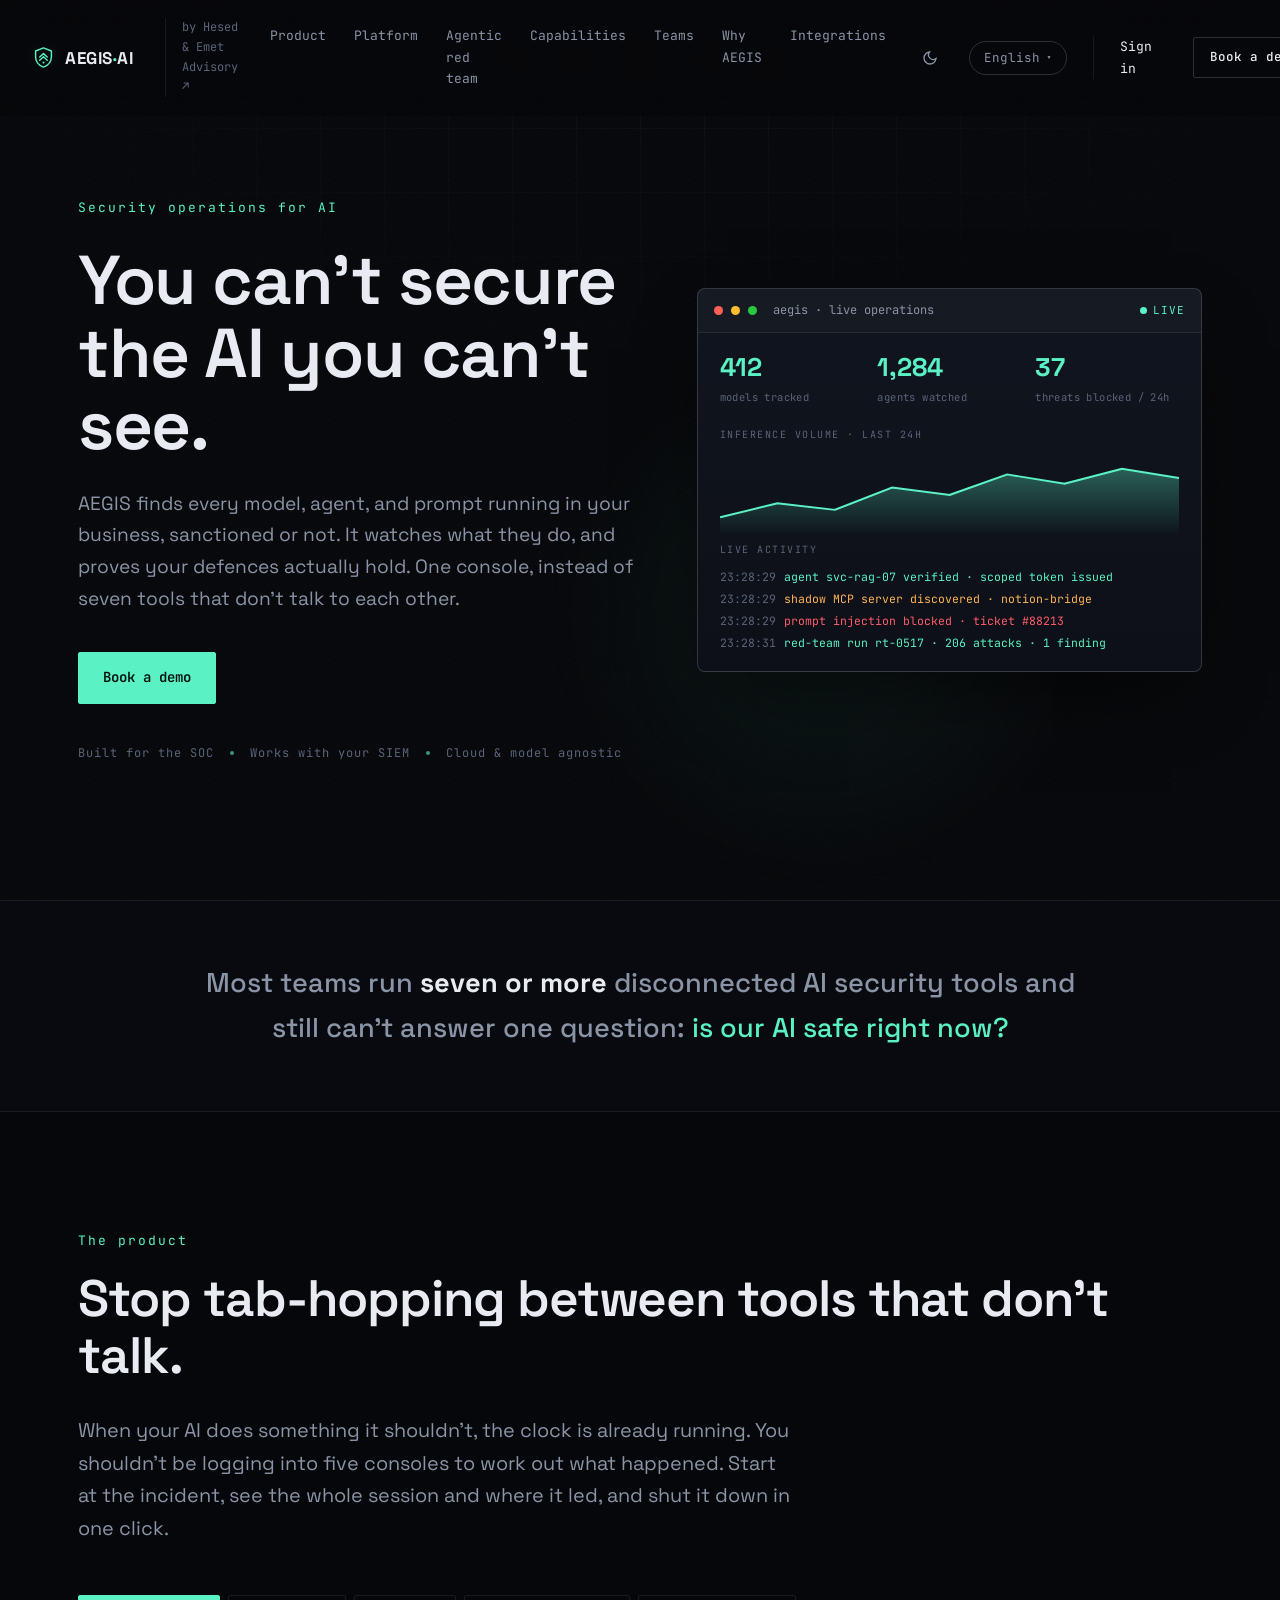
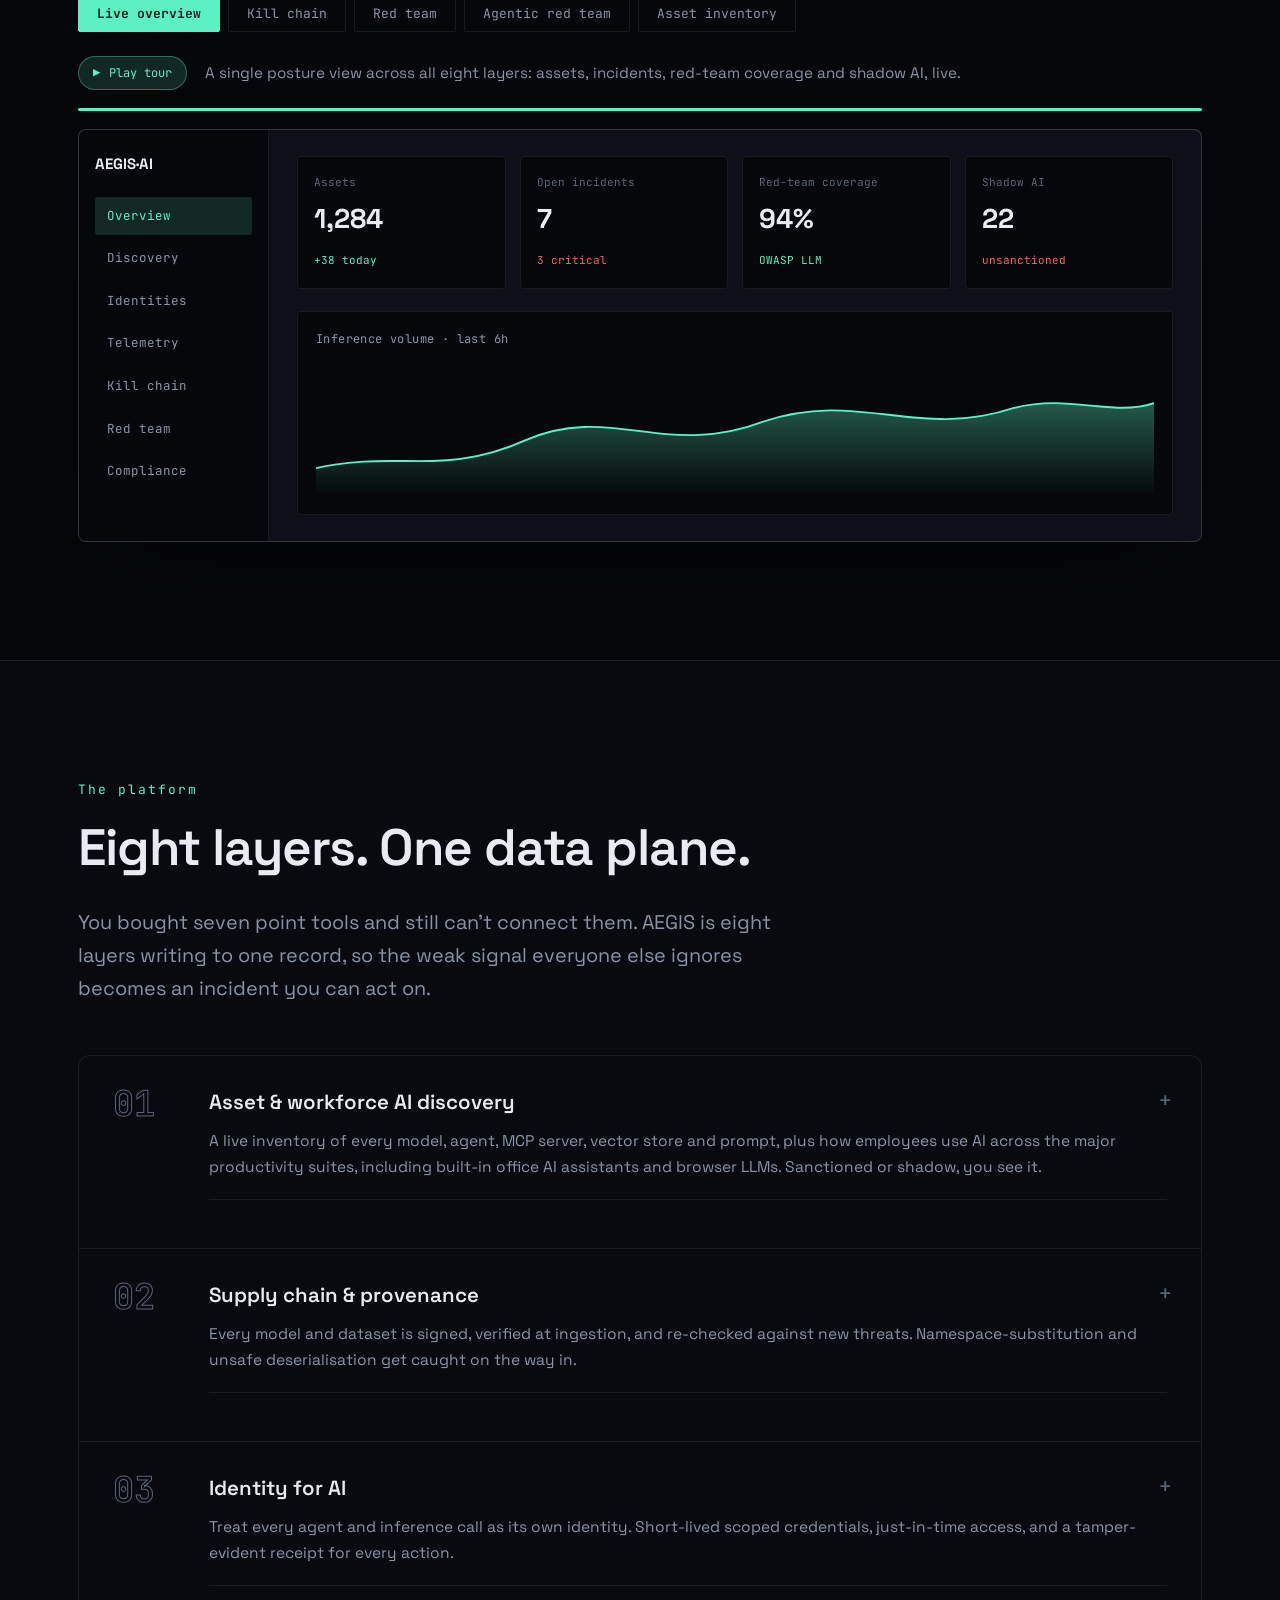
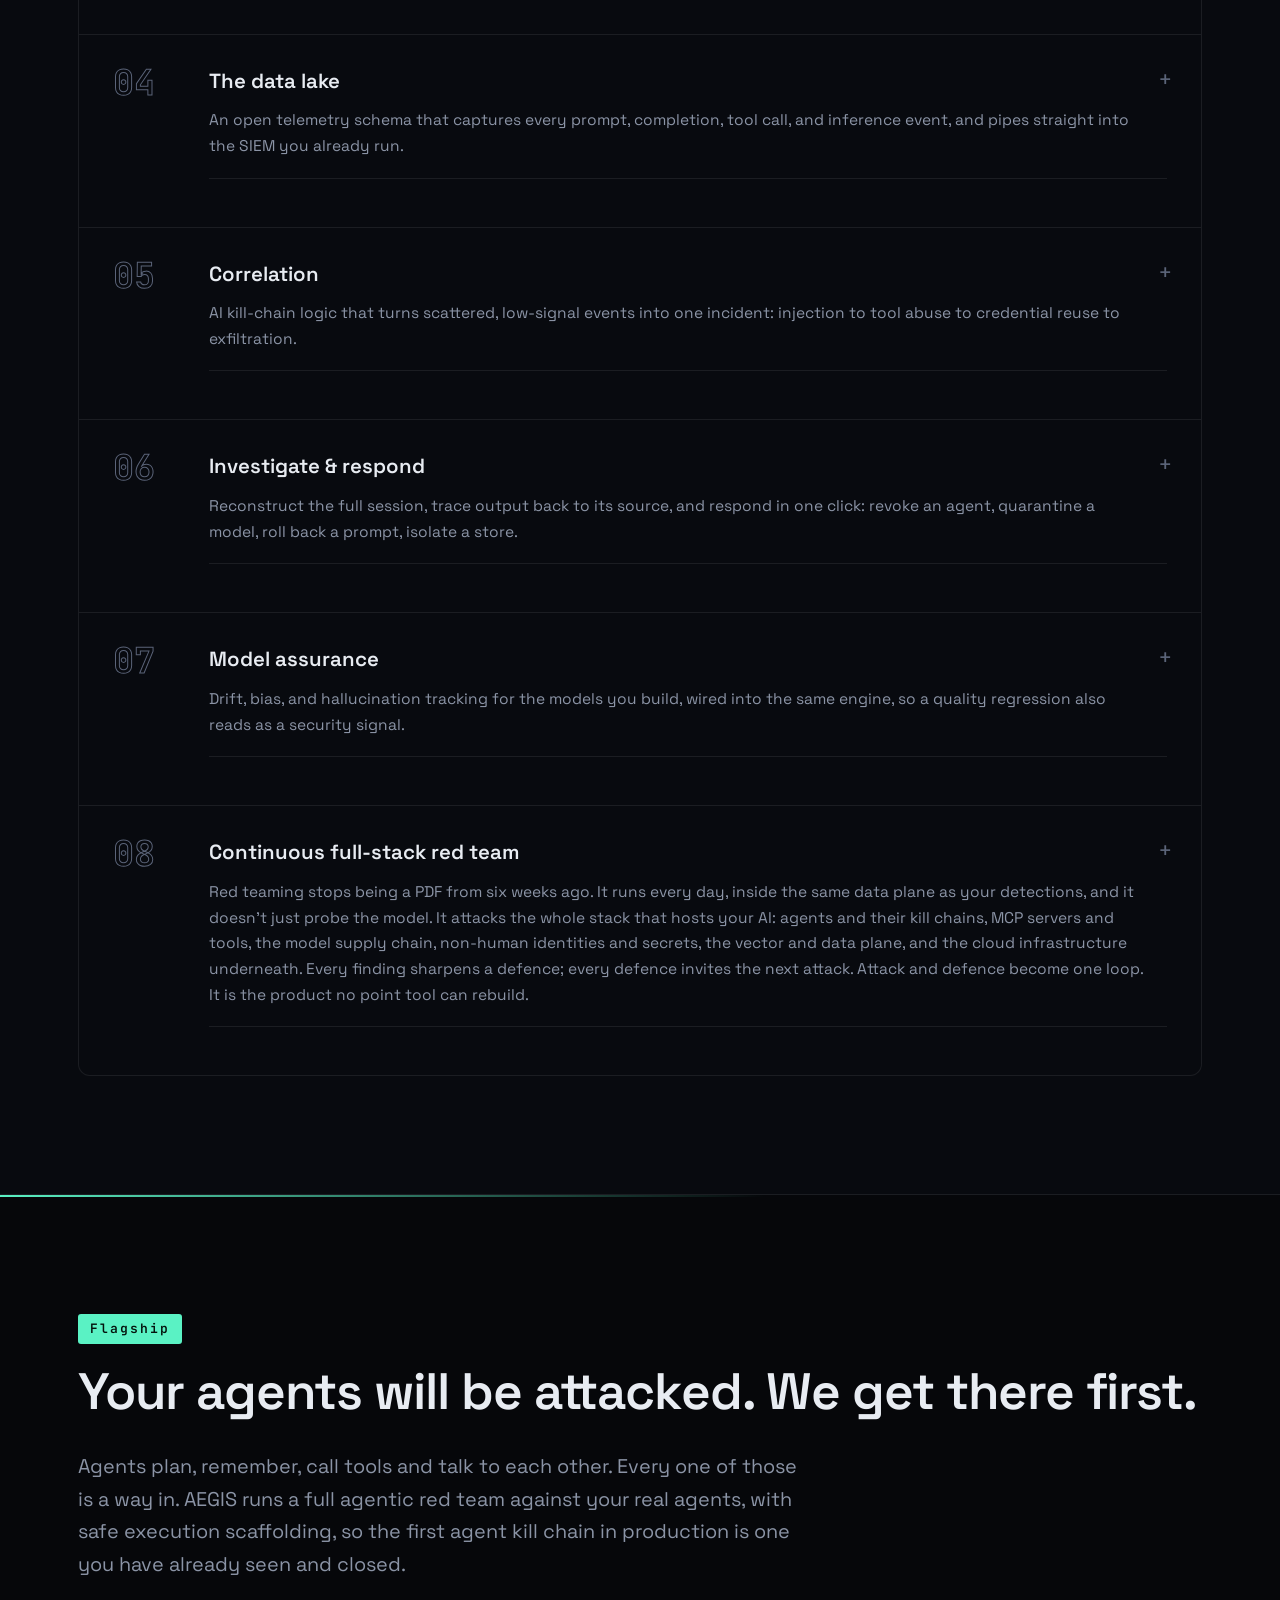
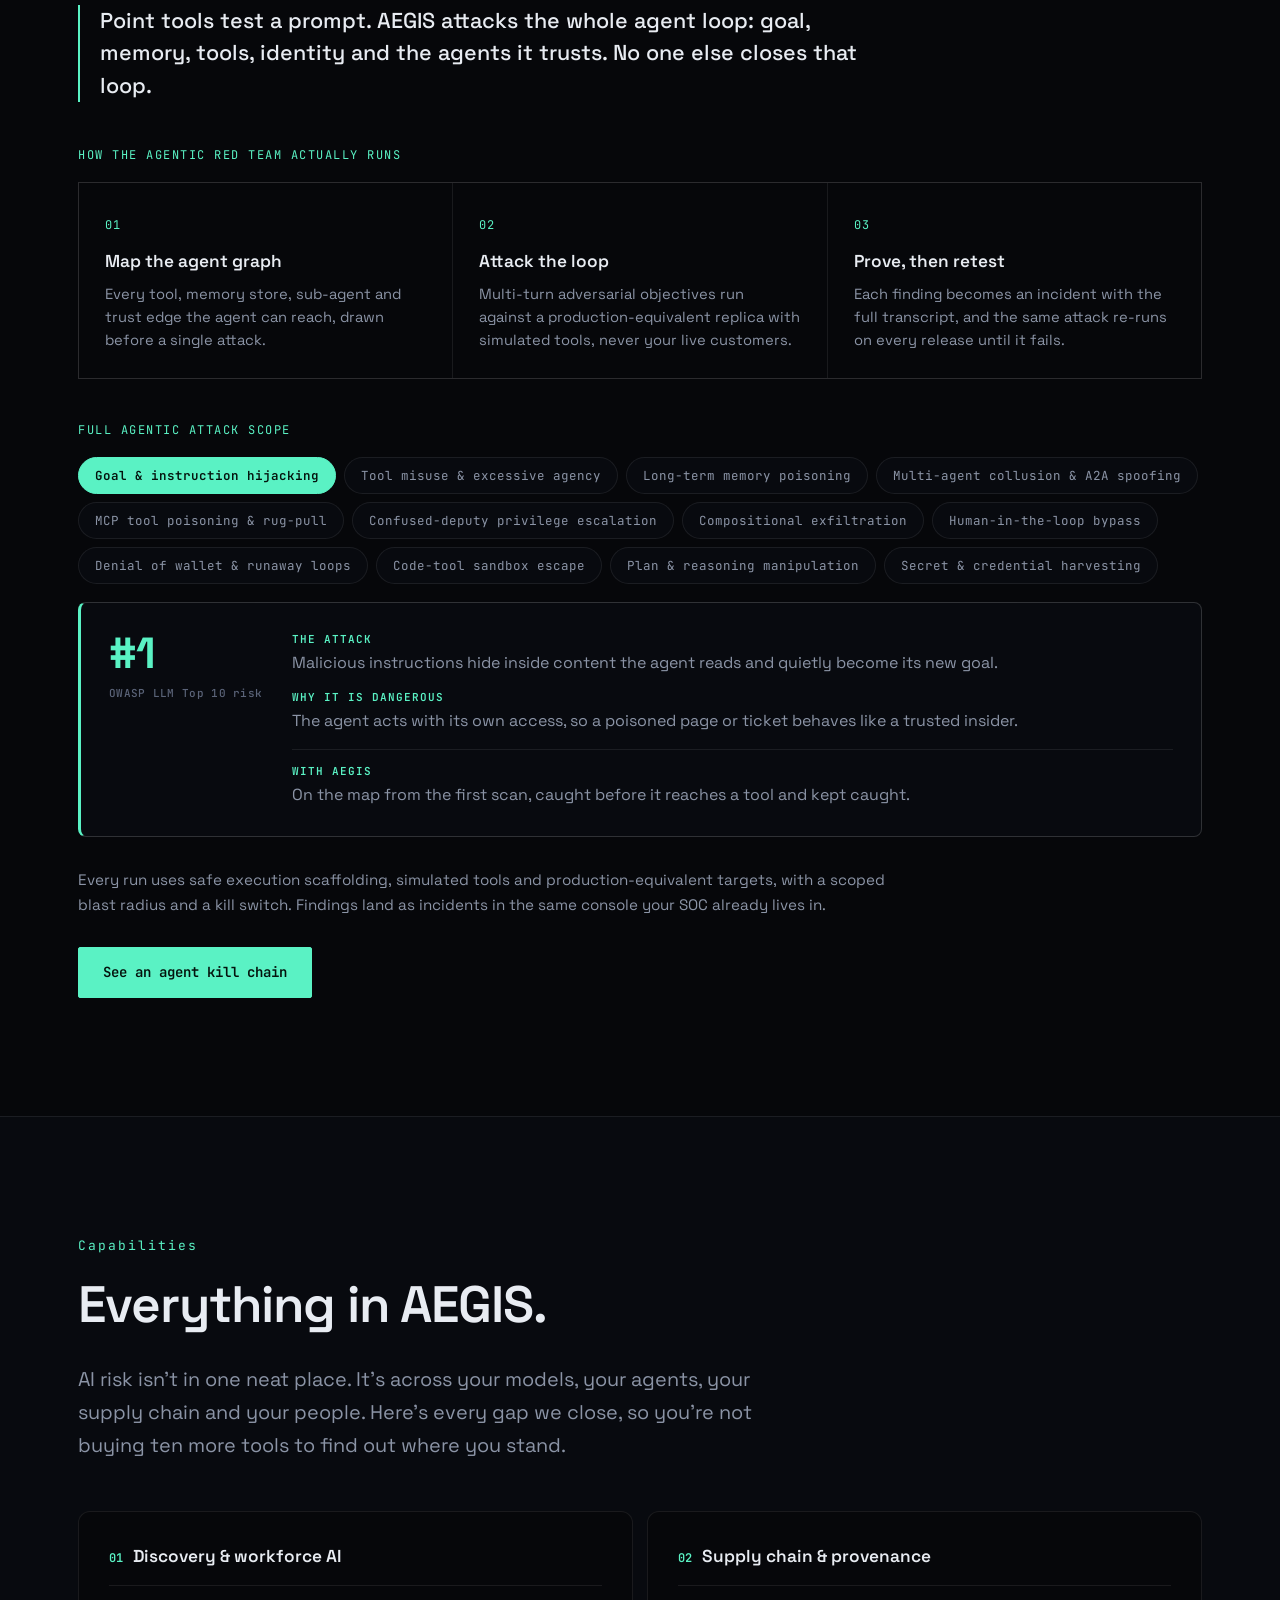
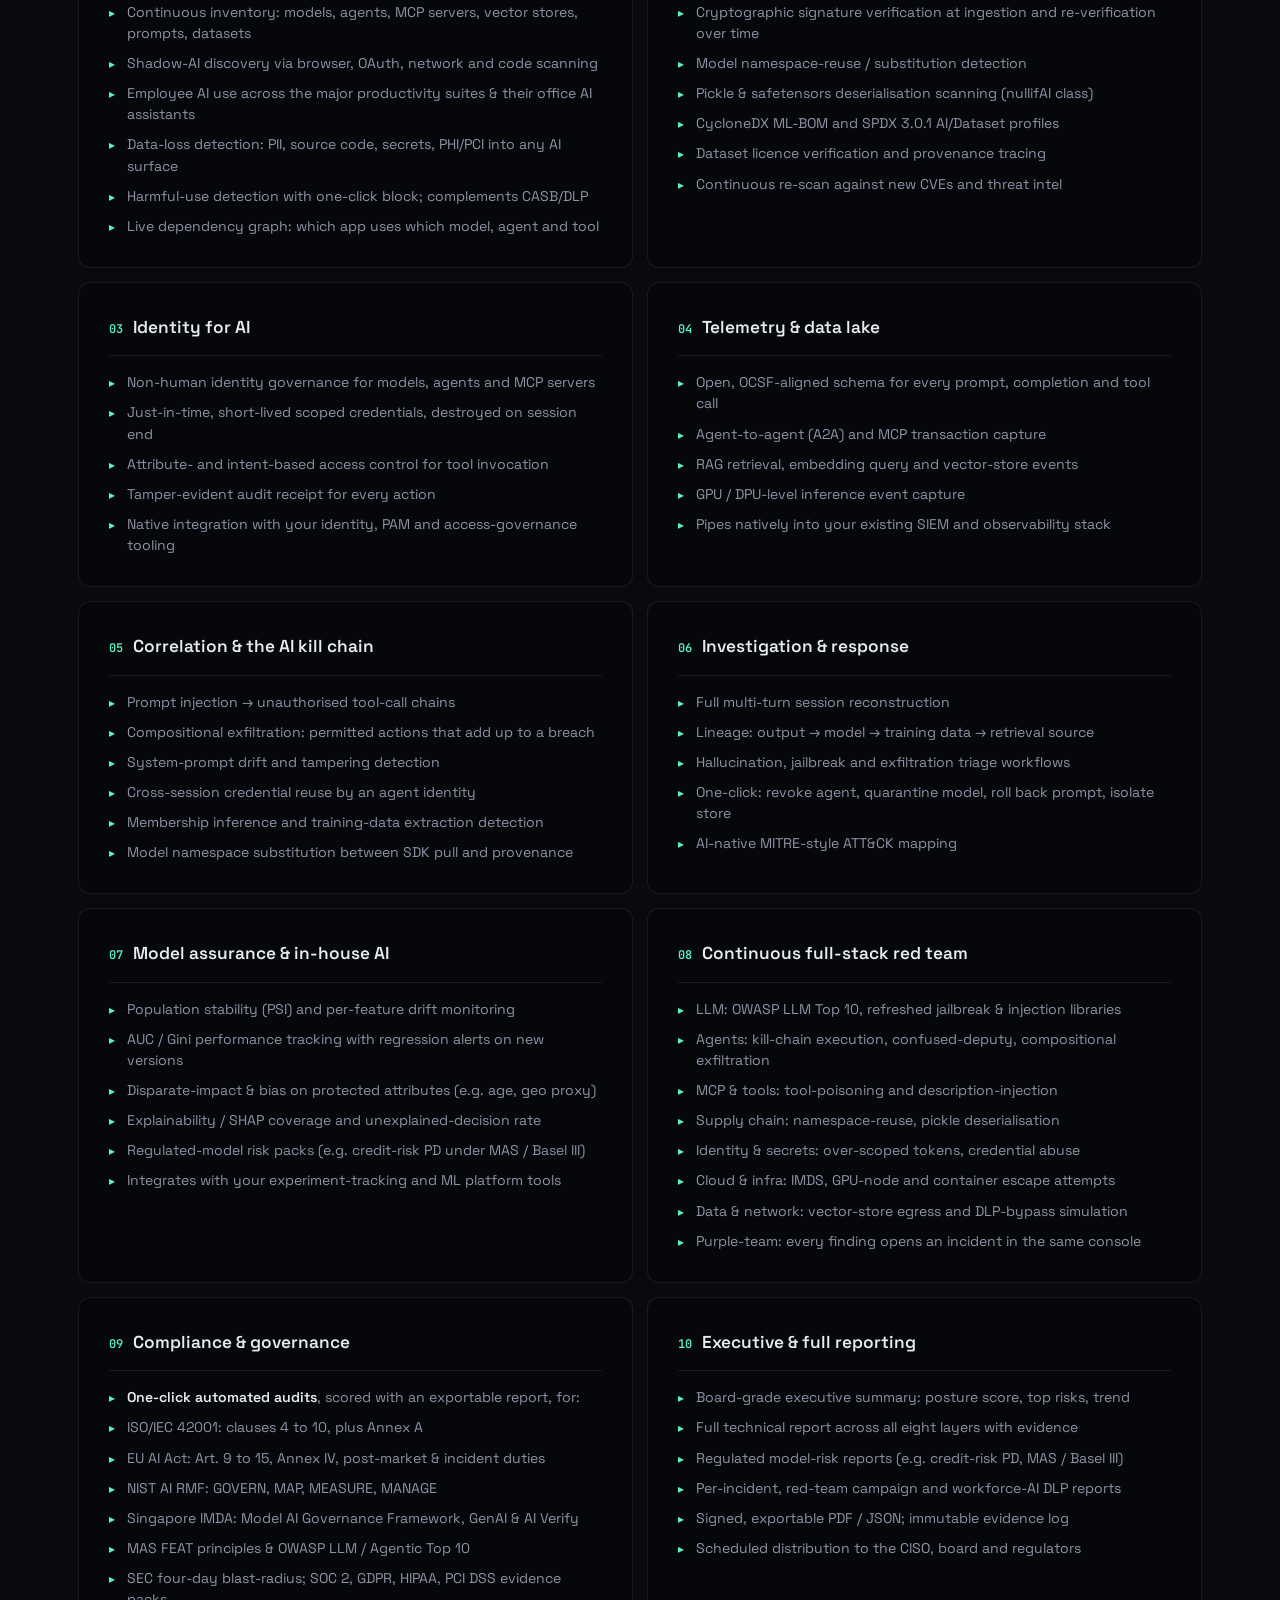
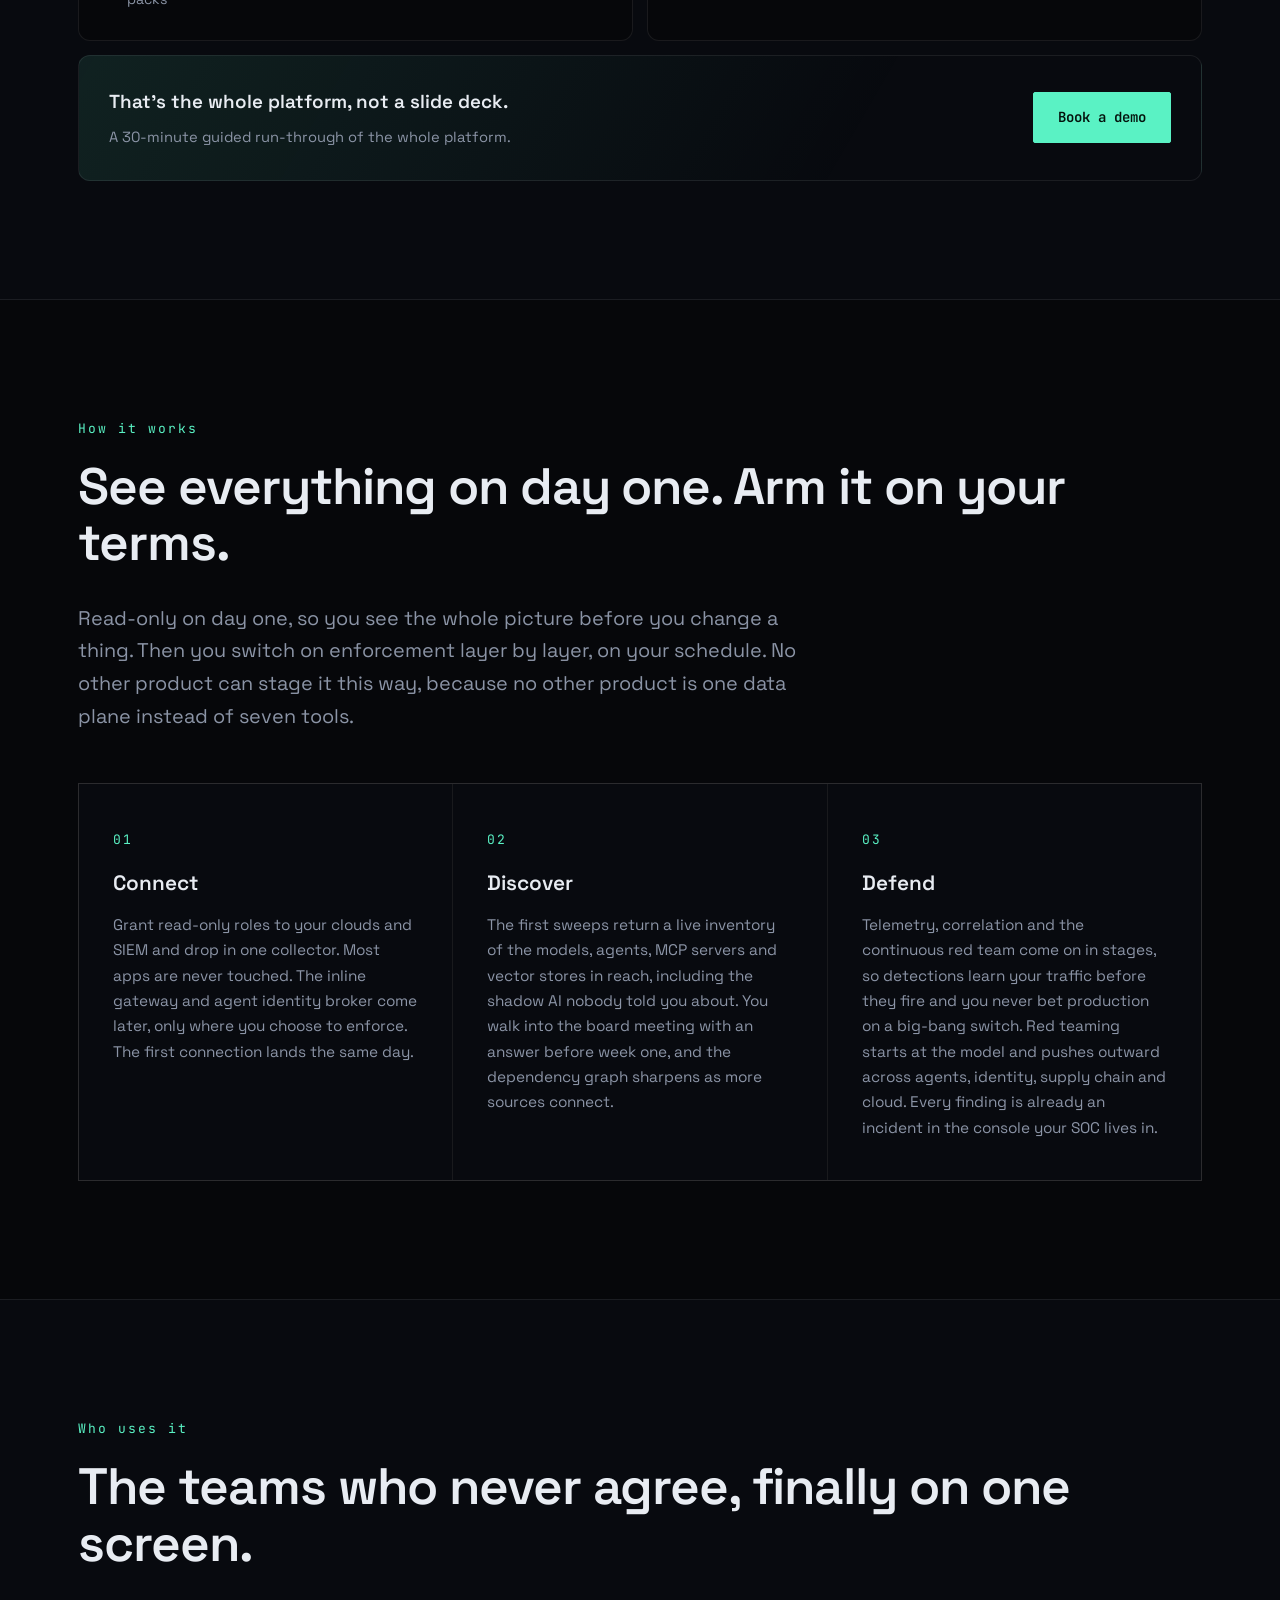
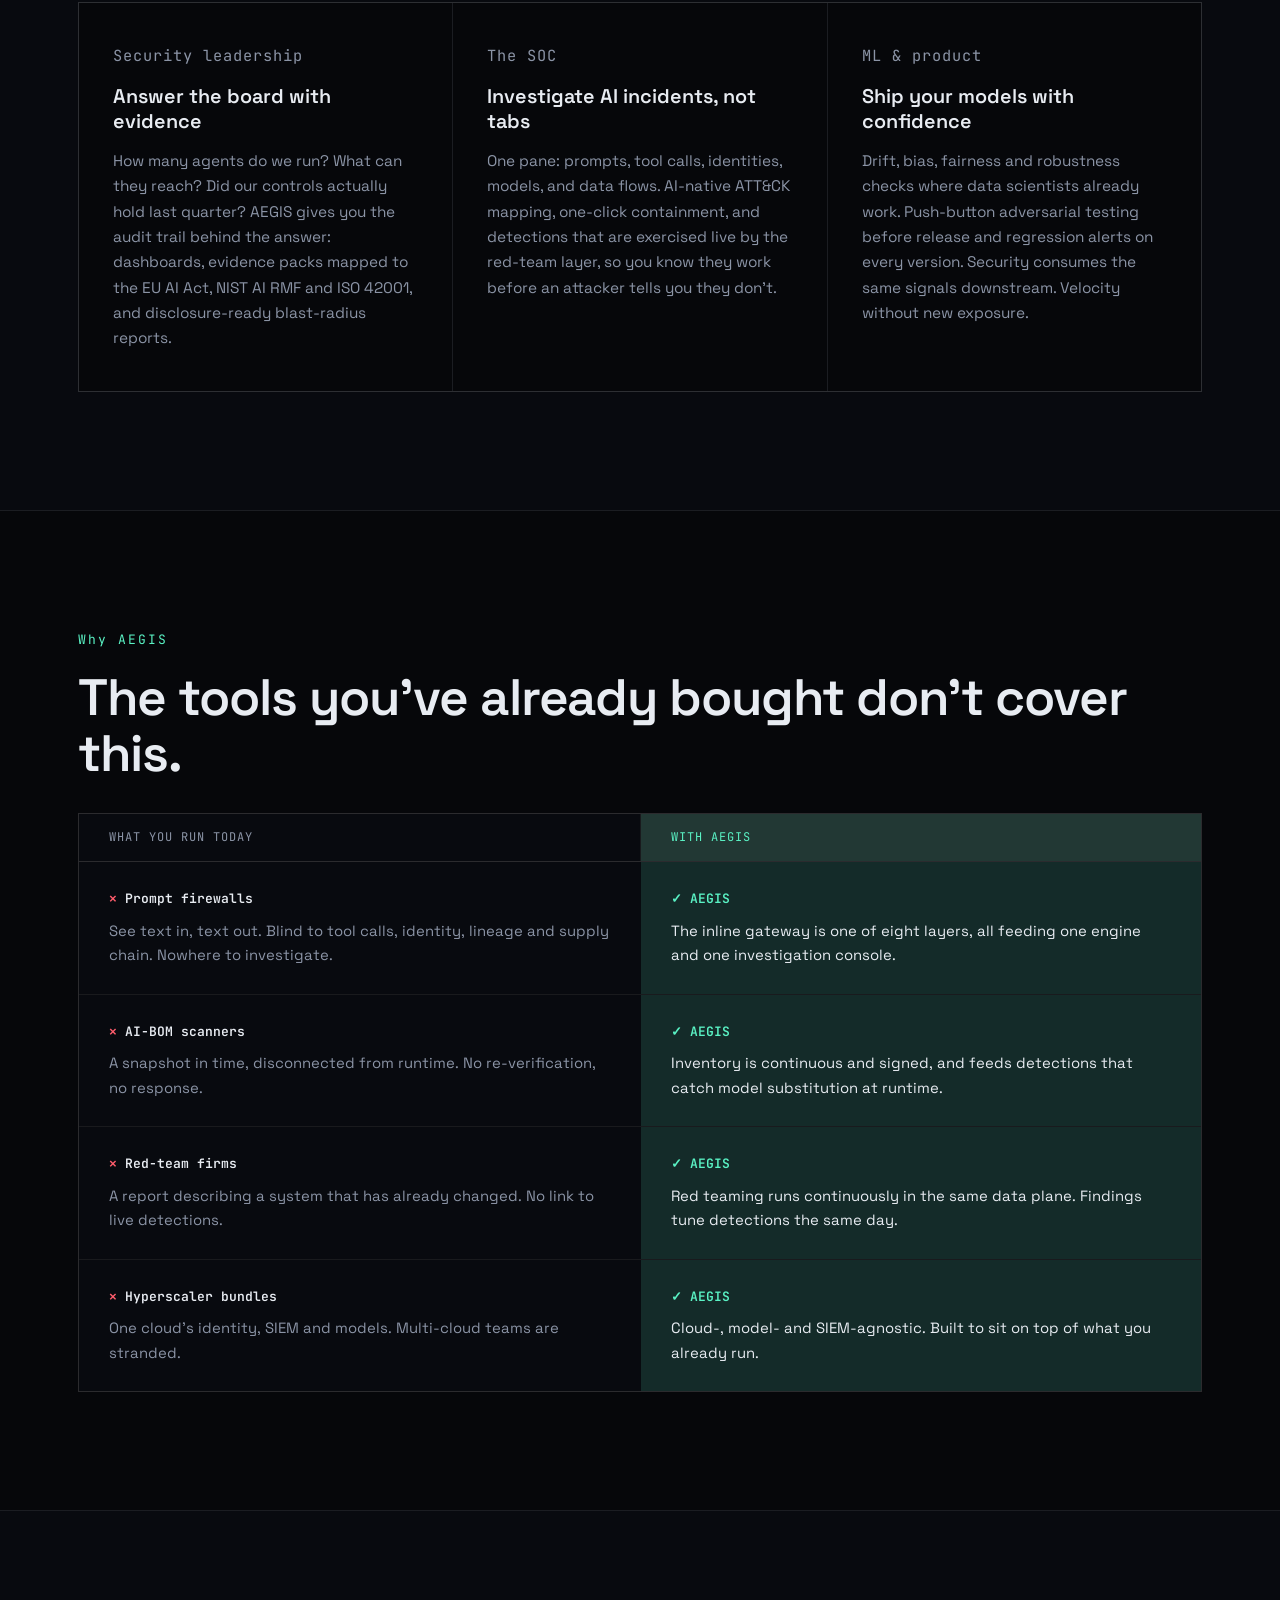
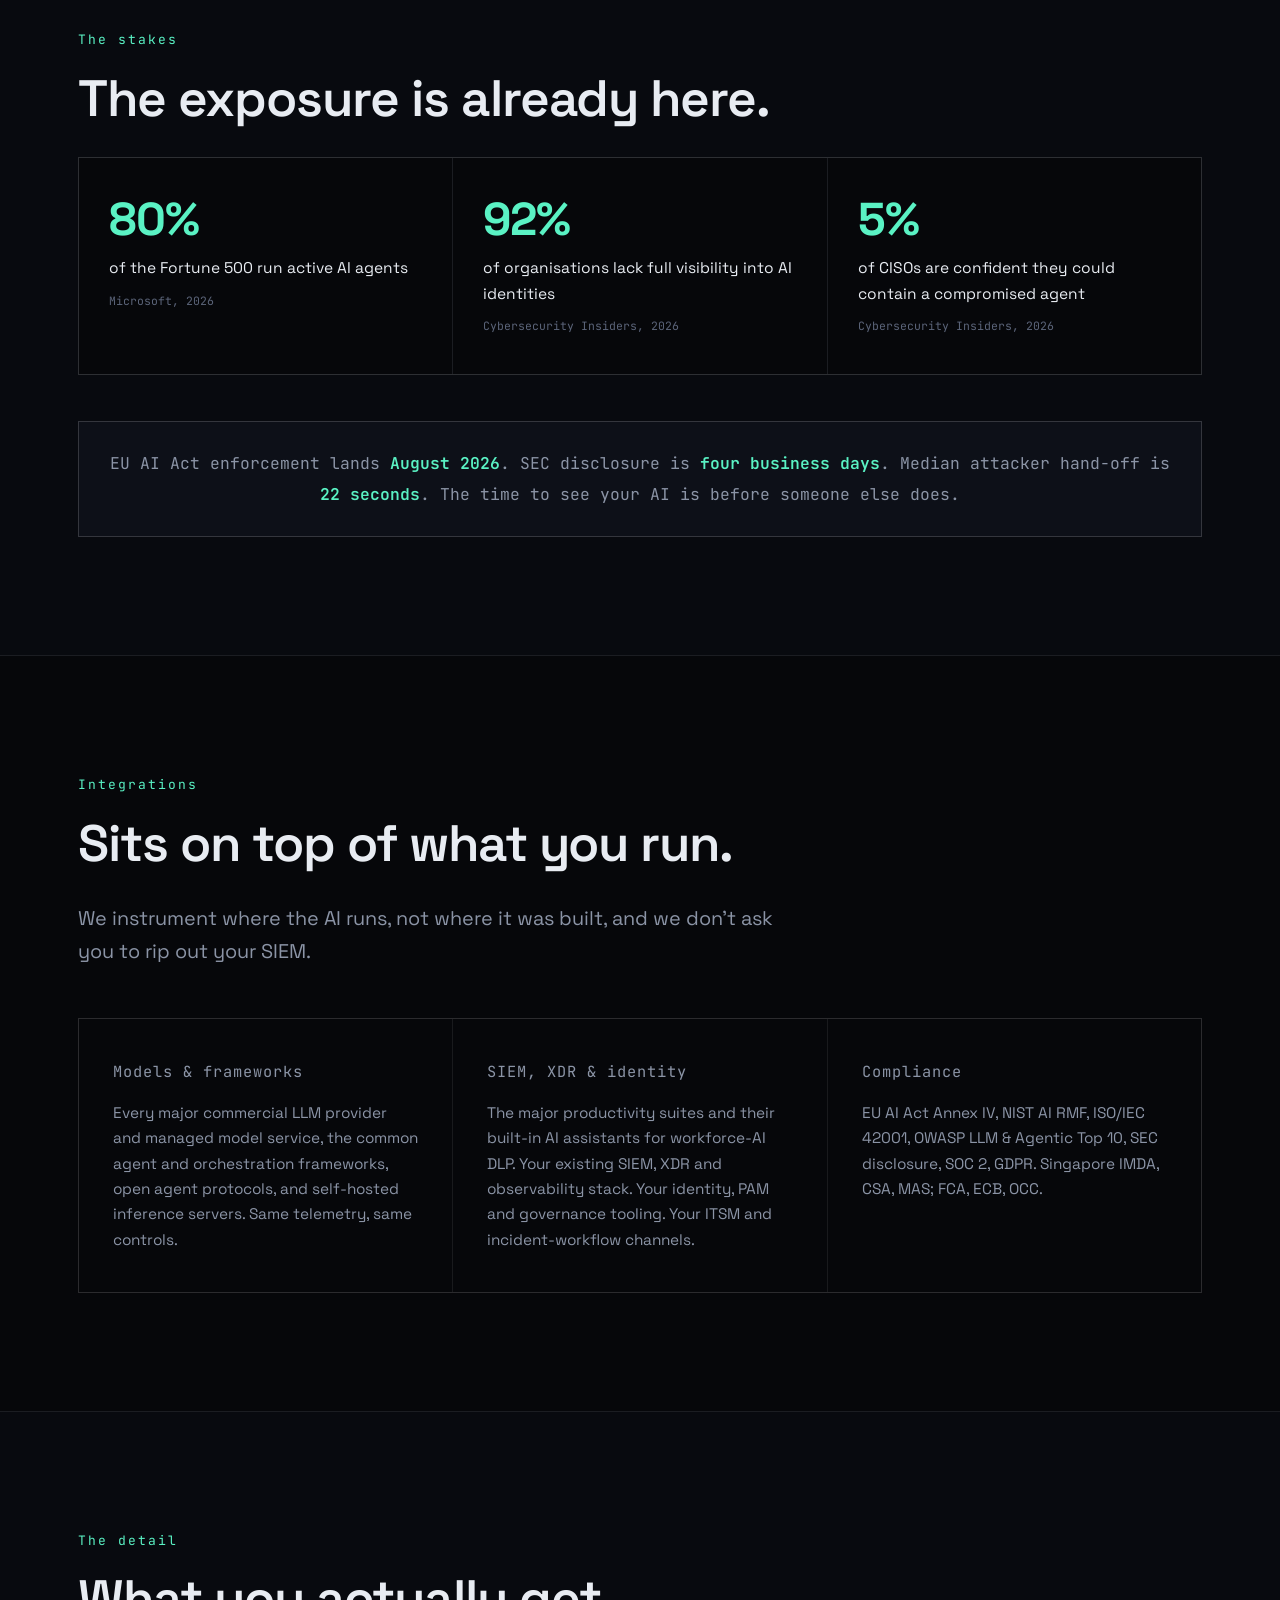
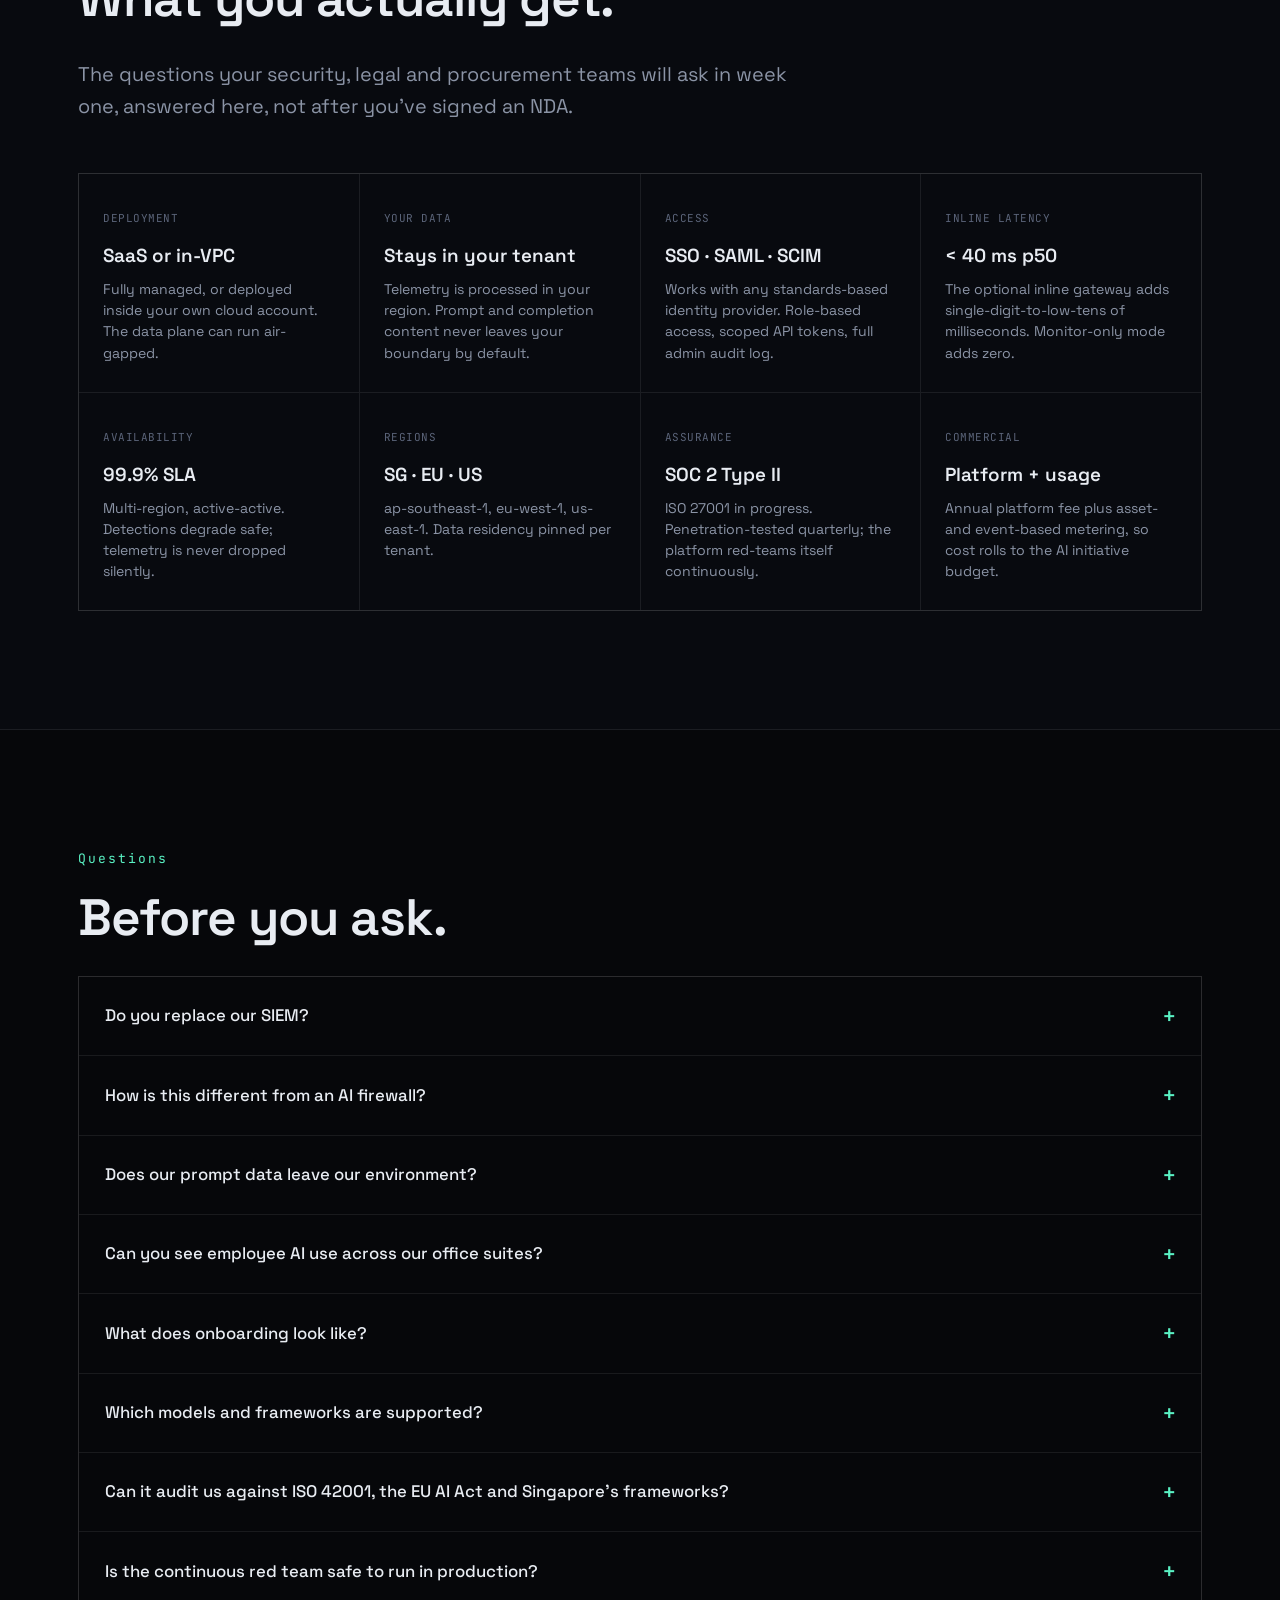
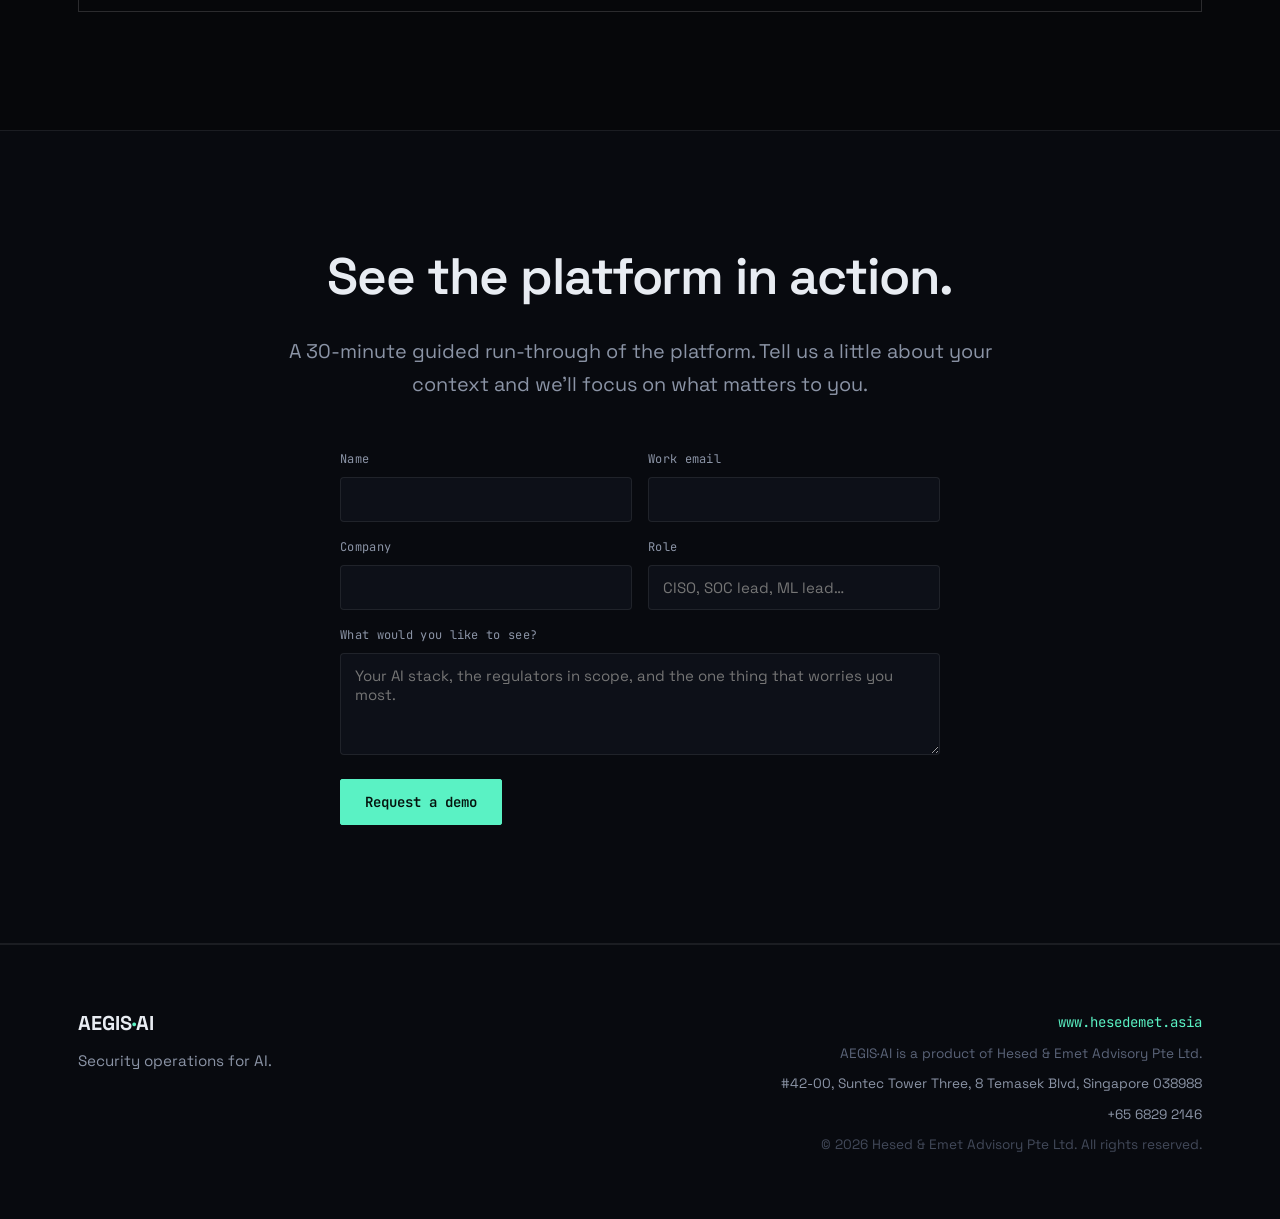
==== index.html @ 000a37b0 "Agentic explorer: attack deep-dive (stat + threat + impact + assurance), not mechanics - Rebuild the" ====
<!DOCTYPE html>
<html lang="en">
<head>
<meta charset="UTF-8" />
<meta name="viewport" content="width=device-width, initial-scale=1" />
<title>AEGIS·AI · Security operations for AI</title>
<meta name="description" content="AEGIS·AI is the security operations platform for AI. Discover every model and agent, govern non-human identities, watch every prompt and tool call, and red-team your defences continuously, from one console." />
<meta name="theme-color" content="#06070a" />
<meta property="og:title" content="AEGIS·AI · Security operations for AI" />
<meta property="og:description" content="One console for the whole AI stack. Discover, govern, monitor, and red-team, continuously." />
<meta property="og:type" content="website" />
<link rel="canonical" href="https://aegis.hesedemet.asia/" />
<meta name="robots" content="index, follow, max-image-preview:large, max-snippet:-1" />
<meta name="author" content="Hesed & Emet Advisory Pte Ltd" />
<meta name="keywords" content="AI security, AI security operations, AI-SOC, LLM security, agent security, non-human identity, AI red teaming, AI governance, ISO 42001, EU AI Act, NIST AI RMF, MAS FEAT, Singapore IMDA, shadow AI, AI SIEM" />
<meta property="og:site_name" content="AEGIS·AI" />
<meta property="og:url" content="https://aegis.hesedemet.asia/" />
<meta property="og:locale" content="en" />
<meta property="og:locale:alternate" content="zh_Hant" />
<meta property="og:image" content="https://aegis.hesedemet.asia/og.svg" />
<meta name="twitter:card" content="summary_large_image" />
<meta name="twitter:title" content="AEGIS·AI · Security operations for AI" />
<meta name="twitter:description" content="Find every model, agent and prompt running in your business, watch what they do, and prove your defences hold. One console, continuously red-teamed." />
<meta name="twitter:image" content="https://aegis.hesedemet.asia/og.svg" />
<link rel="alternate" hreflang="en" href="https://aegis.hesedemet.asia/" />
<link rel="alternate" hreflang="zh-Hant" href="https://aegis.hesedemet.asia/" />
<link rel="alternate" hreflang="x-default" href="https://aegis.hesedemet.asia/" />
<link rel="sitemap" type="application/xml" href="https://aegis.hesedemet.asia/sitemap.xml" />
<script type="application/ld+json">
{
  "@context": "https://schema.org",
  "@graph": [
    {
      "@type": "Organization",
      "@id": "https://aegis.hesedemet.asia/#org",
      "name": "Hesed & Emet Advisory Pte Ltd",
      "url": "https://www.hesedemet.asia",
      "telephone": "+65 6829 2146",
      "address": {
        "@type": "PostalAddress",
        "streetAddress": "#42-00, Suntec Tower Three, 8 Temasek Blvd",
        "addressLocality": "Singapore",
        "postalCode": "038988",
        "addressCountry": "SG"
      }
    },
    {
      "@type": "WebSite",
      "@id": "https://aegis.hesedemet.asia/#website",
      "url": "https://aegis.hesedemet.asia/",
      "name": "AEGIS·AI",
      "inLanguage": ["en", "zh-Hant"],
      "publisher": { "@id": "https://aegis.hesedemet.asia/#org" }
    },
    {
      "@type": "SoftwareApplication",
      "name": "AEGIS·AI",
      "applicationCategory": "SecurityApplication",
      "operatingSystem": "Web, SaaS, in-VPC",
      "url": "https://aegis.hesedemet.asia/",
      "publisher": { "@id": "https://aegis.hesedemet.asia/#org" },
      "description": "AEGIS·AI is the unified AI Security Operations platform: discover every model, agent and prompt, govern non-human identities, correlate the AI kill chain, and run continuous full-stack red teaming, from one console. One-click conformity audits for ISO/IEC 42001, the EU AI Act, NIST AI RMF, Singapore IMDA and MAS FEAT.",
      "offers": { "@type": "Offer", "category": "Annual platform fee plus asset- and event-based usage" }
    },
    {
      "@type": "FAQPage",
      "mainEntity": [
        { "@type": "Question", "name": "Do you replace our SIEM?", "acceptedAnswer": { "@type": "Answer", "text": "No. AEGIS is built to sit on top of the SIEM you already run. We make it AI-fluent and feed it correlated incidents in OCSF." } },
        { "@type": "Question", "name": "How is this different from an AI firewall?", "acceptedAnswer": { "@type": "Answer", "text": "A prompt firewall sees text in and text out. AEGIS also sees tool calls, agent identity, model lineage and supply chain, and correlates them. The gateway is one of eight layers, not the whole product." } },
        { "@type": "Question", "name": "Does our prompt data leave our environment?", "acceptedAnswer": { "@type": "Answer", "text": "Not by default. The data plane runs in your region or your VPC. You choose what is redacted before anything is stored, and content can stay entirely in your tenant." } },
        { "@type": "Question", "name": "Can it audit us against ISO 42001, the EU AI Act and Singapore's frameworks?", "acceptedAnswer": { "@type": "Answer", "text": "Yes. AEGIS runs one-click, scored conformity audits for ISO/IEC 42001, the EU AI Act, NIST AI RMF, the Singapore IMDA Model AI Governance Framework, MAS FEAT and OWASP, each control mapped to live platform evidence with findings, remediation and an exportable report." } }
      ]
    }
  ]
}
</script>
<link rel="preconnect" href="https://fonts.googleapis.com" />
<link rel="preconnect" href="https://fonts.gstatic.com" crossorigin />
<link href="https://fonts.googleapis.com/css2?family=Space+Grotesk:wght@400;500;600;700&family=JetBrains+Mono:wght@400;500;600&display=swap" rel="stylesheet" />
<link rel="stylesheet" href="styles.css?v=6" />
<style>
/* critical: language dropdown ships with the HTML so it can't desync from cached CSS */
.lang-dd{position:relative}
.lang-tg{height:34px;padding:0 14px;display:flex;align-items:center;gap:6px;border:1px solid rgba(255,255,255,.16);border-radius:18px;background:transparent;color:#8b94a6;cursor:pointer;font-family:'JetBrains Mono',monospace;font-size:12.5px;white-space:nowrap;transition:.2s}
.lang-tg:hover{color:#5af2c4;border-color:#5af2c4}
.lang-caret{font-size:10px;transition:transform .2s}
.lang-dd.open .lang-caret{transform:rotate(180deg)}
.lang-menu{position:absolute;right:0;top:calc(100% + 8px);min-width:150px;list-style:none;margin:0;padding:6px;background:#0d1018;border:1px solid rgba(255,255,255,.16);border-radius:8px;box-shadow:0 18px 40px -16px rgba(0,0,0,.6);opacity:0;visibility:hidden;transform:translateY(-6px);transition:opacity .18s,transform .18s,visibility .18s;z-index:70}
.lang-dd.open .lang-menu{opacity:1;visibility:visible;transform:none}
.lang-menu li{font-family:'JetBrains Mono',monospace;font-size:13px;color:#8b94a6;padding:9px 12px;border-radius:5px;cursor:pointer;transition:.15s}
.lang-menu li:hover{color:#e8ecf2;background:rgba(255,255,255,.06)}
.lang-menu li[aria-selected="true"]{color:#5af2c4;background:rgba(90,242,196,.14)}
html[data-theme="light"] .lang-menu{background:#fff}
</style>
<link rel="icon" href="data:image/svg+xml,%3Csvg xmlns='http://www.w3.org/2000/svg' viewBox='0 0 32 32' fill='none' stroke='%235af2c4' stroke-width='2' stroke-linejoin='round' stroke-linecap='round'%3E%3Cpath d='M16 2.6 27 6.9V14.8C27 21.8 22.4 26.9 16 29.4 9.6 26.9 5 21.8 5 14.8V6.9Z'/%3E%3Cpath d='M10.8 15.4 16 10.6l5.2 4.8'/%3E%3Cpath d='M10.8 19.8 16 15l5.2 4.8'/%3E%3Ccircle cx='16' cy='22.8' r='1.4' fill='%235af2c4' stroke='none'/%3E%3C/svg%3E" />
<script>try{var t=localStorage.getItem("aegis_theme");if(t)document.documentElement.dataset.theme=t;}catch(e){}</script>
</head>
<body>
<div class="grid-bg" aria-hidden="true"></div>
<div class="noise" aria-hidden="true"></div>

<header class="nav" id="nav">
  <a class="brand" href="#top" aria-label="AEGIS AI home">
    <span class="brand-mark" aria-hidden="true">
      <svg viewBox="0 0 32 32" width="23" height="23" fill="none" stroke="currentColor" stroke-width="2" stroke-linejoin="round" stroke-linecap="round"><path d="M16 2.6 27 6.9V14.8C27 21.8 22.4 26.9 16 29.4 9.6 26.9 5 21.8 5 14.8V6.9Z"/><path d="M10.8 15.4 16 10.6l5.2 4.8"/><path d="M10.8 19.8 16 15l5.2 4.8"/><circle cx="16" cy="22.8" r="1.4" fill="currentColor" stroke="none"/></svg>
    </span>
    <span class="brand-text">AEGIS<span class="dot">·</span>AI</span>
  </a>
  <a class="nav-parent" href="https://www.hesedemet.asia" target="_blank" rel="noopener">by Hesed &amp; Emet Advisory ↗</a>
  <nav class="nav-links" aria-label="Primary">
    <a href="#product">Product</a>
    <a href="#platform">Platform</a>
    <a href="#agentic">Agentic red team</a>
    <a href="#capabilities">Capabilities</a>
    <a href="#teams">Teams</a>
    <a href="#why">Why AEGIS</a>
    <a href="#integrations">Integrations</a>
  </nav>
  <div class="nav-cta">
    <button class="theme-tg" id="themeTg" aria-label="Toggle dark or light theme" title="Toggle theme">
      <svg class="t-moon" viewBox="0 0 24 24" width="16" height="16" fill="none" stroke="currentColor" stroke-width="2"><path d="M21 12.8A9 9 0 1 1 11.2 3 7 7 0 0 0 21 12.8Z"/></svg>
      <svg class="t-sun" viewBox="0 0 24 24" width="16" height="16" fill="none" stroke="currentColor" stroke-width="2"><circle cx="12" cy="12" r="4"/><path d="M12 2v2M12 20v2M4 12H2M22 12h-2M5 5l1.5 1.5M17.5 17.5 19 19M19 5l-1.5 1.5M6.5 17.5 5 19"/></svg>
    </button>
    <div class="lang-dd" id="langDd">
      <button class="lang-tg" id="langBtn" aria-haspopup="listbox" aria-expanded="false" aria-label="Select language">English <span class="lang-caret" aria-hidden="true">▾</span></button>
      <ul class="lang-menu" role="listbox" aria-label="Language">
        <li role="option" data-lang="en">English</li>
        <li role="option" data-lang="zh-Hant">繁體中文</li>
        <li role="option" data-lang="zh-Hans">简体中文</li>
        <li role="option" data-lang="ko">한국어</li>
      </ul>
    </div>
    <a href="login.html" class="nav-login">Sign in</a>
    <a href="#demo" class="btn btn-sm">Book a demo</a>
  </div>
  <button class="nav-toggle" id="navToggle" aria-label="Toggle menu" aria-expanded="false">
    <span></span><span></span><span></span>
  </button>
</header>

<main id="top">

  <!-- HERO -->
  <section class="hero">
    <div class="wrap hero-grid">
      <div class="hero-copy">
        <p class="kicker reveal">Security operations for AI</p>
        <h1 class="hero-title reveal">
          You can't secure the AI you can't see.
        </h1>
        <p class="hero-sub reveal">
          AEGIS finds every model, agent, and prompt running in your business,
          sanctioned or not. It watches what they do, and proves your defences
          actually hold. One console, instead of seven tools that don't talk to each other.
        </p>
        <div class="hero-cta reveal">
          <a href="#demo" class="btn btn-primary">Book a demo</a>
        </div>
        <div class="hero-trust reveal">
          <span>Built for the SOC</span><i></i>
          <span>Works with your SIEM</span><i></i>
          <span>Cloud &amp; model agnostic</span>
        </div>
      </div>

      <div class="hero-visual reveal" aria-hidden="true">
        <div class="console-mock">
          <div class="cm-bar">
            <span class="cm-dot"></span><span class="cm-dot"></span><span class="cm-dot"></span>
            <span class="cm-title">aegis · live operations</span>
            <span class="cm-live"><i></i> LIVE</span>
          </div>
          <div class="cm-body">
            <div class="cm-stats">
              <div><b id="hModels">0</b><small>models tracked</small></div>
              <div><b id="hAgents">0</b><small>agents watched</small></div>
              <div><b id="hThreats">0</b><small>threats blocked / 24h</small></div>
            </div>
            <div class="cm-cap">Inference volume · last 24h</div>
            <svg class="cm-chart" viewBox="0 0 320 90" preserveAspectRatio="none">
              <defs>
                <linearGradient id="g1" x1="0" y1="0" x2="0" y2="1">
                  <stop offset="0" stop-color="#5af2c4" stop-opacity=".35"/>
                  <stop offset="1" stop-color="#5af2c4" stop-opacity="0"/>
                </linearGradient>
              </defs>
              <path class="cm-area" d="M0,70 L40,55 L80,62 L120,38 L160,46 L200,24 L240,34 L280,18 L320,28 L320,90 L0,90 Z" fill="url(#g1)"/>
              <path class="cm-line" d="M0,70 L40,55 L80,62 L120,38 L160,46 L200,24 L240,34 L280,18 L320,28" fill="none" stroke="#5af2c4" stroke-width="2"/>
            </svg>
            <div class="cm-cap">Live activity</div>
            <div class="cm-feed" id="hFeed"></div>
          </div>
        </div>
      </div>
    </div>
  </section>

  <!-- LOGO / PROBLEM STRIP -->
  <section class="strip">
    <div class="wrap">
      <p class="strip-line reveal">
        Most teams run <b>seven or more</b> disconnected AI security tools and still
        can't answer one question: <em>is our AI safe right now?</em>
      </p>
    </div>
  </section>

  <!-- PRODUCT PREVIEW -->
  <section class="section" id="product">
    <div class="wrap">
      <p class="sec-label reveal">The product</p>
      <h2 class="sec-title reveal">Stop tab-hopping between tools that don't talk.</h2>
      <p class="lede reveal">
        When your AI does something it shouldn't, the clock is already running. You shouldn't be
        logging into five consoles to work out what happened. Start at the incident, see the
        whole session and where it led, and shut it down in one click.
      </p>

      <div class="tabs reveal" id="prodTabs">
        <button class="tab active" data-tab="overview">Live overview</button>
        <button class="tab" data-tab="killchain">Kill chain</button>
        <button class="tab" data-tab="redteam">Red team</button>
        <button class="tab" data-tab="agentic">Agentic red team</button>
        <button class="tab" data-tab="assets">Asset inventory</button>
      </div>

      <div class="tour reveal" id="tour">
        <button class="tour-btn" id="tourBtn" aria-label="Pause tour">
          <span class="t-pause">❚❚</span><span class="t-play">▶</span>
          <em id="tourState">Auto-tour</em>
        </button>
        <p class="tour-cap" id="tourCap">A single posture view across all eight layers: assets, incidents, red-team coverage and shadow AI, live.</p>
        <div class="tour-prog"><i id="tourBar"></i></div>
      </div>

      <div class="shot reveal">
        <!-- OVERVIEW -->
        <figure class="shot-pane active" data-pane="overview">
          <div class="ui">
            <div class="ui-side">
              <span class="ui-logo">AEGIS·AI</span>
              <i class="on">Overview</i><i>Discovery</i><i>Identities</i><i>Telemetry</i><i>Kill chain</i><i>Red team</i><i>Compliance</i>
            </div>
            <div class="ui-main">
              <div class="ui-row">
                <div class="ui-kpi"><span>Assets</span><b>1,284</b><em class="up">+38 today</em></div>
                <div class="ui-kpi"><span>Open incidents</span><b>7</b><em class="down">3 critical</em></div>
                <div class="ui-kpi"><span>Red-team coverage</span><b>94%</b><em class="up">OWASP LLM</em></div>
                <div class="ui-kpi"><span>Shadow AI</span><b>22</b><em class="down">unsanctioned</em></div>
              </div>
              <div class="ui-panel">
                <div class="ui-panel-h">Inference volume · last 6h</div>
                <svg viewBox="0 0 600 140" preserveAspectRatio="none" class="ui-graph">
                  <path d="M0,110 C60,90 90,120 150,80 C210,40 250,100 320,60 C390,25 430,80 500,45 C540,30 570,55 600,40 L600,140 L0,140 Z" fill="url(#g1)"/>
                  <path d="M0,110 C60,90 90,120 150,80 C210,40 250,100 320,60 C390,25 430,80 500,45 C540,30 570,55 600,40" fill="none" stroke="#5af2c4" stroke-width="2"/>
                </svg>
              </div>
            </div>
          </div>
        </figure>
        <!-- KILL CHAIN -->
        <figure class="shot-pane" data-pane="killchain">
          <div class="ui">
            <div class="ui-side">
              <span class="ui-logo">AEGIS·AI</span>
              <i>Overview</i><i>Discovery</i><i>Identities</i><i>Telemetry</i><i class="on">Kill chain</i><i>Red team</i><i>Compliance</i>
            </div>
            <div class="ui-main">
              <div class="ui-panel-h">Multi-stage attack · incident #4471</div>
              <div class="kc">
                <div class="kc-node done"><b>Prompt injection</b><span>via support ticket</span></div>
                <div class="kc-edge"></div>
                <div class="kc-node done"><b>Tool call abused</b><span>internal search API</span></div>
                <div class="kc-edge"></div>
                <div class="kc-node warn"><b>Credential reuse</b><span>agent svc-rag-07</span></div>
                <div class="kc-edge"></div>
                <div class="kc-node crit"><b>Data exfiltration</b><span>blocked by AEGIS</span></div>
              </div>
              <p class="kc-note">Four low-signal events. One correlated incident. Single-tool stacks see none of this.</p>
            </div>
          </div>
        </figure>
        <!-- RED TEAM -->
        <figure class="shot-pane" data-pane="redteam">
          <div class="ui">
            <div class="ui-side">
              <span class="ui-logo">AEGIS·AI</span>
              <i>Overview</i><i>Discovery</i><i>Identities</i><i>Telemetry</i><i>Kill chain</i><i class="on">Red team</i><i>Compliance</i>
            </div>
            <div class="ui-main">
              <div class="ui-panel-h">Continuous full-stack red team · run rt-2026-0517</div>
              <div class="rt-rows">
                <div class="rt-row"><span class="rt-tag pass">PASS</span>LLM · indirect prompt injection · 142 variants</div>
                <div class="rt-row"><span class="rt-tag pass">PASS</span>Agent kill-chain · confused-deputy tool abuse</div>
                <div class="rt-row"><span class="rt-tag fail">FINDING</span>Identity · over-scoped agent token reachable</div>
                <div class="rt-row"><span class="rt-tag pass">PASS</span>Supply chain · model namespace substitution</div>
                <div class="rt-row"><span class="rt-tag pass">PASS</span>Cloud infra · IMDS / GPU node escape attempts</div>
              </div>
              <p class="kc-note">Model, agents, identity, supply chain and the cloud underneath: every finding opens an incident in the same console.</p>
            </div>
          </div>
        </figure>
        <!-- AGENTIC RED TEAM -->
        <figure class="shot-pane" data-pane="agentic">
          <div class="ui">
            <div class="ui-side">
              <span class="ui-logo">AEGIS·AI</span>
              <i>Overview</i><i>Discovery</i><i>Identities</i><i>Telemetry</i><i>Kill chain</i><i class="on">Agentic RT</i><i>Compliance</i>
            </div>
            <div class="ui-main">
              <div class="ui-panel-h">Agentic kill chain · run agt-2026-0517 · target svc-rag-07</div>
              <div class="kc">
                <div class="kc-node done"><b>Goal hijack</b><span>poisoned RAG doc</span></div>
                <div class="kc-edge"></div>
                <div class="kc-node done"><b>Memory poison</b><span>long-term store</span></div>
                <div class="kc-edge"></div>
                <div class="kc-node warn"><b>Tool chain abuse</b><span>confused deputy</span></div>
                <div class="kc-edge"></div>
                <div class="kc-node crit"><b>Exfil attempt</b><span>blocked at egress</span></div>
              </div>
              <p class="kc-note">A real agent, attacked the way an adversary would: goal, memory, tools and the agents it trusts. Caught before it ever ran for real.</p>
            </div>
          </div>
        </figure>
        <!-- ASSETS -->
        <figure class="shot-pane" data-pane="assets">
          <div class="ui">
            <div class="ui-side">
              <span class="ui-logo">AEGIS·AI</span>
              <i>Overview</i><i class="on">Discovery</i><i>Identities</i><i>Telemetry</i><i>Kill chain</i><i>Red team</i><i>Compliance</i>
            </div>
            <div class="ui-main">
              <div class="ui-panel-h">AI asset inventory · 1,284 discovered</div>
              <table class="ui-table">
                <tr><th>Asset</th><th>Type</th><th>Owner</th><th>Status</th></tr>
                <tr><td>llm-prod · loan-assistant</td><td>Model</td><td>Lending</td><td><span class="ok">Verified</span></td></tr>
                <tr><td>svc-rag-07</td><td>Agent</td><td>Support</td><td><span class="ok">Verified</span></td></tr>
                <tr><td>internal · credit-risk-pd</td><td>Model</td><td>Risk</td><td><span class="warn">Re-scan</span></td></tr>
                <tr><td>unsanctioned-mcp-bridge</td><td>MCP server</td><td>n/a</td><td><span class="bad">Shadow</span></td></tr>
              </table>
            </div>
          </div>
        </figure>
      </div>
    </div>
  </section>

  <!-- PLATFORM -->
  <section class="section alt" id="platform">
    <div class="wrap">
      <p class="sec-label reveal">The platform</p>
      <h2 class="sec-title reveal">Eight layers. One data plane.</h2>
      <p class="lede reveal">
        You bought seven point tools and still can't connect them. AEGIS is eight layers writing
        to one record, so the weak signal everyone else ignores becomes an incident you can act on.
      </p>

      <div class="layers">
        <article class="layer reveal">
          <div class="layer-no"><span>01</span></div>
          <div class="layer-body">
            <h3>Asset &amp; workforce AI discovery</h3>
            <p>A live inventory of every model, agent, MCP server, vector store and prompt, plus
            how employees use AI across the major productivity suites, including built-in office
            AI assistants and browser LLMs. Sanctioned or shadow, you see it.</p>
            <div class="layer-detail"><div class="ld-in">
              <div class="ld-col"><span class="ld-k">The gap today</span><p>Most teams can't say how many models and agents they actually run, and only see the AI that passes through the browser. Shadow-AI breaches add USD 670k each. You can't protect what you can't list.</p></div>
              <div class="ld-col"><span class="ld-k">Why you need it</span><p>One live inventory across cloud, code, OAuth and the office suites, with owners and dependencies, so the board question "how much AI do we run, and who owns it?" finally has a real answer.</p></div>
            </div></div>
          </div>
        </article>
        <article class="layer reveal">
          <div class="layer-no"><span>02</span></div>
          <div class="layer-body">
            <h3>Supply chain &amp; provenance</h3>
            <p>Every model and dataset is signed, verified at ingestion, and re-checked against
            new threats. Namespace-substitution and unsafe deserialisation get caught on the way in.</p>
            <div class="layer-detail"><div class="ld-in">
              <div class="ld-col"><span class="ld-k">The gap today</span><p>Models arrive unsigned from public hubs. Roughly 352,000 unsafe issues were found across 51,700 of them, and attackers have swapped backdoored models into cloud catalogues via namespace reuse.</p></div>
              <div class="ld-col"><span class="ld-k">Why you need it</span><p>Every model and dataset is signed and verified on the way in and re-checked against new CVEs. Substitution and unsafe deserialisation are blocked before production, not found after a breach.</p></div>
            </div></div>
          </div>
        </article>
        <article class="layer reveal">
          <div class="layer-no"><span>03</span></div>
          <div class="layer-body">
            <h3>Identity for AI</h3>
            <p>Treat every agent and inference call as its own identity. Short-lived scoped
            credentials, just-in-time access, and a tamper-evident receipt for every action.</p>
            <div class="layer-detail"><div class="ld-in">
              <div class="ld-col"><span class="ld-k">The gap today</span><p>Agents run on broad, long-lived service keys; 97% of AI-breached organisations lacked proper access controls, so one compromised agent is a standing skeleton key.</p></div>
              <div class="ld-col"><span class="ld-k">Why you need it</span><p>Each agent gets its own short-lived, scoped identity with just-in-time access and a tamper-evident receipt. Damage is contained to one session and provable afterwards.</p></div>
            </div></div>
          </div>
        </article>
        <article class="layer reveal">
          <div class="layer-no"><span>04</span></div>
          <div class="layer-body">
            <h3>The data lake</h3>
            <p>An open telemetry schema that captures every prompt, completion, tool call, and
            inference event, and pipes straight into the SIEM you already run.</p>
            <div class="layer-detail"><div class="ld-in">
              <div class="ld-col"><span class="ld-k">The gap today</span><p>Prompts, tool calls and inference events never reach your SIEM, so AI incidents leave no forensic trail and the SOC is effectively blind to them.</p></div>
              <div class="ld-col"><span class="ld-k">Why you need it</span><p>An open, OCSF-aligned record of everything the AI did flows into the SIEM you already run. AI finally has an audit trail you can investigate and retain for regulators.</p></div>
            </div></div>
          </div>
        </article>
        <article class="layer reveal">
          <div class="layer-no"><span>05</span></div>
          <div class="layer-body">
            <h3>Correlation</h3>
            <p>AI kill-chain logic that turns scattered, low-signal events into one incident:
            injection to tool abuse to credential reuse to exfiltration.</p>
            <div class="layer-detail"><div class="ld-in">
              <div class="ld-col"><span class="ld-k">The gap today</span><p>Every tool sees one weak signal; nobody joins injection → tool abuse → credential reuse → exfiltration, so multi-stage AI attacks read as background noise.</p></div>
              <div class="ld-col"><span class="ld-k">Why you need it</span><p>Cross-layer kill-chain logic fuses those scattered signals into one high-confidence incident in seconds: the attack single-tool stacks never see.</p></div>
            </div></div>
          </div>
        </article>
        <article class="layer reveal">
          <div class="layer-no"><span>06</span></div>
          <div class="layer-body">
            <h3>Investigate &amp; respond</h3>
            <p>Reconstruct the full session, trace output back to its source, and respond in one
            click: revoke an agent, quarantine a model, roll back a prompt, isolate a store.</p>
            <div class="layer-detail"><div class="ld-in">
              <div class="ld-col"><span class="ld-k">The gap today</span><p>After an AI incident, piecing together what the model saw, did and leaked across tools takes hours, but SEC disclosure is four days and attacker hand-off is 22 seconds.</p></div>
              <div class="ld-col"><span class="ld-k">Why you need it</span><p>Full session reconstruction and output-to-source lineage in one place, with one-click revoke, quarantine, rollback and isolate. Contain in minutes, with the evidence already written.</p></div>
            </div></div>
          </div>
        </article>
        <article class="layer reveal">
          <div class="layer-no"><span>07</span></div>
          <div class="layer-body">
            <h3>Model assurance</h3>
            <p>Drift, bias, and hallucination tracking for the models you build, wired into the
            same engine, so a quality regression also reads as a security signal.</p>
            <div class="layer-detail"><div class="ld-in">
              <div class="ld-col"><span class="ld-k">The gap today</span><p>Drift, bias and hallucination sit in notebooks the SOC never sees; a regulated model going wrong is both a quality and a security failure, and nobody catches it in time.</p></div>
              <div class="ld-col"><span class="ld-k">Why you need it</span><p>The same engine tracks PSI drift, disparate impact and hallucination on your own models. A quality regression also fires as a security signal, with regulator-ready evidence (e.g. credit-risk PD under MAS / Basel III).</p></div>
            </div></div>
          </div>
        </article>
        <article class="layer reveal">
          <div class="layer-no"><span>08</span></div>
          <div class="layer-body">
            <h3>Continuous full-stack red team</h3>
            <p>Red teaming stops being a PDF from six weeks ago. It runs every day, inside the
            same data plane as your detections, and it doesn't just probe the model. It attacks
            the whole stack that hosts your AI: agents and their kill chains, MCP servers and
            tools, the model supply chain, non-human identities and secrets, the vector and data
            plane, and the cloud infrastructure underneath. Every finding sharpens a defence;
            every defence invites the next attack. Attack and defence become one loop. It is the
            product no point tool can rebuild.</p>
            <div class="layer-detail"><div class="ld-in">
              <div class="ld-col"><span class="ld-k">The gap today</span><p>Red teaming is a six-week-old PDF describing a system that has already changed, and it only tested the model, not the agents, identity, supply chain or cloud beneath it.</p></div>
              <div class="ld-col"><span class="ld-k">Why you need it</span><p>Automated adversarial testing runs daily in the same data plane across the whole stack; every finding tunes a detection and opens a real incident, so you can answer "did our controls actually hold this quarter?" with proof.</p></div>
            </div></div>
          </div>
        </article>
      </div>
    </div>
  </section>

  <!-- AGENTIC RED TEAM -->
  <section class="section flagship-sec" id="agentic">
    <div class="wrap">
      <p class="sec-label reveal">Flagship</p>
      <h2 class="sec-title reveal">Your agents will be attacked. We get there first.</h2>
      <p class="lede reveal">Agents plan, remember, call tools and talk to each other. Every one
      of those is a way in. AEGIS runs a full agentic red team against your real agents, with
      safe execution scaffolding, so the first agent kill chain in production is one you have
      already seen and closed.</p>
      <p class="agentic-edge reveal">Point tools test a prompt. AEGIS attacks the whole agent
      loop: goal, memory, tools, identity and the agents it trusts. No one else closes that loop.</p>

      <p class="mini-h reveal">How the agentic red team actually runs</p>
      <div class="agt-steps reveal">
        <div class="agt-step"><span>01</span><b>Map the agent graph</b><p>Every tool, memory
        store, sub-agent and trust edge the agent can reach, drawn before a single attack.</p></div>
        <div class="agt-step"><span>02</span><b>Attack the loop</b><p>Multi-turn adversarial
        objectives run against a production-equivalent replica with simulated tools, never your
        live customers.</p></div>
        <div class="agt-step"><span>03</span><b>Prove, then retest</b><p>Each finding becomes an
        incident with the full transcript, and the same attack re-runs on every release until it
        fails.</p></div>
      </div>

      <p class="mini-h reveal">Full agentic attack scope</p>
      <div class="scope expl reveal" id="agtScopeGrid">
        <button class="scope-i active" data-sd="0">Goal &amp; instruction hijacking</button>
        <button class="scope-i" data-sd="1">Tool misuse &amp; excessive agency</button>
        <button class="scope-i" data-sd="2">Long-term memory poisoning</button>
        <button class="scope-i" data-sd="3">Multi-agent collusion &amp; A2A spoofing</button>
        <button class="scope-i" data-sd="4">MCP tool poisoning &amp; rug-pull</button>
        <button class="scope-i" data-sd="5">Confused-deputy privilege escalation</button>
        <button class="scope-i" data-sd="6">Compositional exfiltration</button>
        <button class="scope-i" data-sd="7">Human-in-the-loop bypass</button>
        <button class="scope-i" data-sd="8">Denial of wallet &amp; runaway loops</button>
        <button class="scope-i" data-sd="9">Code-tool sandbox escape</button>
        <button class="scope-i" data-sd="10">Plan &amp; reasoning manipulation</button>
        <button class="scope-i" data-sd="11">Secret &amp; credential harvesting</button>
      </div>
      <div class="scope-detail reveal" id="agtDetail" aria-live="polite"></div>

      <p class="agentic-safe reveal">Every run uses safe execution scaffolding, simulated tools
      and production-equivalent targets, with a scoped blast radius and a kill switch. Findings
      land as incidents in the same console your SOC already lives in.</p>
      <div class="hero-cta reveal"><a href="#demo" class="btn btn-primary">See an agent kill chain</a></div>
    </div>
  </section>

  <!-- CAPABILITIES -->
  <section class="section alt" id="capabilities">
    <div class="wrap">
      <p class="sec-label reveal">Capabilities</p>
      <h2 class="sec-title reveal">Everything in AEGIS.</h2>
      <p class="lede reveal">AI risk isn't in one neat place. It's across your models, your
      agents, your supply chain and your people. Here's every gap we close, so you're not buying
      ten more tools to find out where you stand.</p>
      <div class="caps">

        <article class="cap reveal">
          <h3><span>01</span> Discovery &amp; workforce AI</h3>
          <ul>
            <li>Continuous inventory: models, agents, MCP servers, vector stores, prompts, datasets</li>
            <li>Shadow-AI discovery via browser, OAuth, network and code scanning</li>
            <li>Employee AI use across the major productivity suites &amp; their office AI assistants</li>
            <li>Data-loss detection: PII, source code, secrets, PHI/PCI into any AI surface</li>
            <li>Harmful-use detection with one-click block; complements CASB/DLP</li>
            <li>Live dependency graph: which app uses which model, agent and tool</li>
          </ul>
        </article>

        <article class="cap reveal">
          <h3><span>02</span> Supply chain &amp; provenance</h3>
          <ul>
            <li>Cryptographic signature verification at ingestion and re-verification over time</li>
            <li>Model namespace-reuse / substitution detection</li>
            <li>Pickle &amp; safetensors deserialisation scanning (nullifAI class)</li>
            <li>CycloneDX ML-BOM and SPDX 3.0.1 AI/Dataset profiles</li>
            <li>Dataset licence verification and provenance tracing</li>
            <li>Continuous re-scan against new CVEs and threat intel</li>
          </ul>
        </article>

        <article class="cap reveal">
          <h3><span>03</span> Identity for AI</h3>
          <ul>
            <li>Non-human identity governance for models, agents and MCP servers</li>
            <li>Just-in-time, short-lived scoped credentials, destroyed on session end</li>
            <li>Attribute- and intent-based access control for tool invocation</li>
            <li>Tamper-evident audit receipt for every action</li>
            <li>Native integration with your identity, PAM and access-governance tooling</li>
          </ul>
        </article>

        <article class="cap reveal">
          <h3><span>04</span> Telemetry &amp; data lake</h3>
          <ul>
            <li>Open, OCSF-aligned schema for every prompt, completion and tool call</li>
            <li>Agent-to-agent (A2A) and MCP transaction capture</li>
            <li>RAG retrieval, embedding query and vector-store events</li>
            <li>GPU / DPU-level inference event capture</li>
            <li>Pipes natively into your existing SIEM and observability stack</li>
          </ul>
        </article>

        <article class="cap reveal">
          <h3><span>05</span> Correlation &amp; the AI kill chain</h3>
          <ul>
            <li>Prompt injection → unauthorised tool-call chains</li>
            <li>Compositional exfiltration: permitted actions that add up to a breach</li>
            <li>System-prompt drift and tampering detection</li>
            <li>Cross-session credential reuse by an agent identity</li>
            <li>Membership inference and training-data extraction detection</li>
            <li>Model namespace substitution between SDK pull and provenance</li>
          </ul>
        </article>

        <article class="cap reveal">
          <h3><span>06</span> Investigation &amp; response</h3>
          <ul>
            <li>Full multi-turn session reconstruction</li>
            <li>Lineage: output → model → training data → retrieval source</li>
            <li>Hallucination, jailbreak and exfiltration triage workflows</li>
            <li>One-click: revoke agent, quarantine model, roll back prompt, isolate store</li>
            <li>AI-native MITRE-style ATT&amp;CK mapping</li>
          </ul>
        </article>

        <article class="cap reveal">
          <h3><span>07</span> Model assurance &amp; in-house AI</h3>
          <ul>
            <li>Population stability (PSI) and per-feature drift monitoring</li>
            <li>AUC / Gini performance tracking with regression alerts on new versions</li>
            <li>Disparate-impact &amp; bias on protected attributes (e.g. age, geo proxy)</li>
            <li>Explainability / SHAP coverage and unexplained-decision rate</li>
            <li>Regulated-model risk packs (e.g. credit-risk PD under MAS / Basel III)</li>
            <li>Integrates with your experiment-tracking and ML platform tools</li>
          </ul>
        </article>

        <article class="cap reveal">
          <h3><span>08</span> Continuous full-stack red team</h3>
          <ul>
            <li>LLM: OWASP LLM Top 10, refreshed jailbreak &amp; injection libraries</li>
            <li>Agents: kill-chain execution, confused-deputy, compositional exfiltration</li>
            <li>MCP &amp; tools: tool-poisoning and description-injection</li>
            <li>Supply chain: namespace-reuse, pickle deserialisation</li>
            <li>Identity &amp; secrets: over-scoped tokens, credential abuse</li>
            <li>Cloud &amp; infra: IMDS, GPU-node and container escape attempts</li>
            <li>Data &amp; network: vector-store egress and DLP-bypass simulation</li>
            <li>Purple-team: every finding opens an incident in the same console</li>
          </ul>
        </article>

        <article class="cap reveal">
          <h3><span>09</span> Compliance &amp; governance</h3>
          <ul>
            <li><b>One-click automated audits</b>, scored with an exportable report, for:</li>
            <li>ISO/IEC 42001: clauses 4 to 10, plus Annex A</li>
            <li>EU AI Act: Art. 9 to 15, Annex IV, post-market &amp; incident duties</li>
            <li>NIST AI RMF: GOVERN, MAP, MEASURE, MANAGE</li>
            <li>Singapore IMDA: Model AI Governance Framework, GenAI &amp; AI Verify</li>
            <li>MAS FEAT principles &amp; OWASP LLM / Agentic Top 10</li>
            <li>SEC four-day blast-radius; SOC 2, GDPR, HIPAA, PCI DSS evidence packs</li>
          </ul>
        </article>

        <article class="cap reveal">
          <h3><span>10</span> Executive &amp; full reporting</h3>
          <ul>
            <li>Board-grade executive summary: posture score, top risks, trend</li>
            <li>Full technical report across all eight layers with evidence</li>
            <li>Regulated model-risk reports (e.g. credit-risk PD, MAS / Basel III)</li>
            <li>Per-incident, red-team campaign and workforce-AI DLP reports</li>
            <li>Signed, exportable PDF / JSON; immutable evidence log</li>
            <li>Scheduled distribution to the CISO, board and regulators</li>
          </ul>
        </article>

        <article class="cap cap-cta reveal">
          <div>
            <h3 class="cta-h">That's the whole platform, not a slide deck.</h3>
            <p>A 30-minute guided run-through of the whole platform.</p>
          </div>
          <a href="#demo" class="btn btn-primary">Book a demo</a>
        </article>

      </div>
    </div>
  </section>

  <!-- HOW IT WORKS -->
  <section class="section" id="how">
    <div class="wrap">
      <p class="sec-label reveal">How it works</p>
      <h2 class="sec-title reveal">See everything on day one. Arm it on your terms.</h2>
      <p class="lede reveal">Read-only on day one, so you see the whole picture before you change
      a thing. Then you switch on enforcement layer by layer, on your schedule. No other product
      can stage it this way, because no other product is one data plane instead of seven tools.</p>
      <div class="steps">
        <article class="step reveal">
          <span class="step-n">01</span>
          <h3>Connect</h3>
          <p>Grant read-only roles to your clouds and SIEM and drop in one collector. Most apps
          are never touched. The inline gateway and agent identity broker come later, only where
          you choose to enforce. The first connection lands the same day.</p>
        </article>
        <article class="step reveal">
          <span class="step-n">02</span>
          <h3>Discover</h3>
          <p>The first sweeps return a live inventory of the models, agents, MCP servers and
          vector stores in reach, including the shadow AI nobody told you about. You walk into the
          board meeting with an answer before week one, and the dependency graph sharpens as more
          sources connect.</p>
        </article>
        <article class="step reveal">
          <span class="step-n">03</span>
          <h3>Defend</h3>
          <p>Telemetry, correlation and the continuous red team come on in stages, so detections
          learn your traffic before they fire and you never bet production on a big-bang switch.
          Red teaming starts at the model and pushes outward across agents, identity, supply chain
          and cloud. Every finding is already an incident in the console your SOC lives in.</p>
        </article>
      </div>
    </div>
  </section>

  <!-- TEAMS -->
  <section class="section alt" id="teams">
    <div class="wrap">
      <p class="sec-label reveal">Who uses it</p>
      <h2 class="sec-title reveal">The teams who never agree, finally on one screen.</h2>
      <div class="personas">
        <article class="persona reveal">
          <p class="persona-tag">Security leadership</p>
          <h3>Answer the board with evidence</h3>
          <p>How many agents do we run? What can they reach? Did our controls actually hold last
          quarter? AEGIS gives you the audit trail behind the answer: dashboards, evidence packs
          mapped to the EU AI Act, NIST AI RMF and ISO 42001, and disclosure-ready blast-radius
          reports.</p>
        </article>
        <article class="persona reveal">
          <p class="persona-tag">The SOC</p>
          <h3>Investigate AI incidents, not tabs</h3>
          <p>One pane: prompts, tool calls, identities, models, and data flows. AI-native ATT&amp;CK
          mapping, one-click containment, and detections that are exercised live by the red-team
          layer, so you know they work before an attacker tells you they don't.</p>
        </article>
        <article class="persona reveal">
          <p class="persona-tag">ML &amp; product</p>
          <h3>Ship your models with confidence</h3>
          <p>Drift, bias, fairness and robustness checks where data scientists already work.
          Push-button adversarial testing before release and regression alerts on every version.
          Security consumes the same signals downstream. Velocity without new exposure.</p>
        </article>
      </div>
    </div>
  </section>

  <!-- WHY -->
  <section class="section" id="why">
    <div class="wrap">
      <p class="sec-label reveal">Why AEGIS</p>
      <h2 class="sec-title reveal">The tools you've already bought don't cover this.</h2>
      <div class="vs-head reveal"><span>What you run today</span><span>With AEGIS</span></div>
      <div class="compare">
        <div class="cmp reveal">
          <div class="cmp-x"><span class="mark">Prompt firewalls</span>
            <p>See text in, text out. Blind to tool calls, identity, lineage and supply chain.
            Nowhere to investigate.</p>
          </div>
          <div class="cmp-v"><span class="mark">AEGIS</span>
            <p>The inline gateway is one of eight layers, all feeding one engine and one
            investigation console.</p>
          </div>
        </div>
        <div class="cmp reveal">
          <div class="cmp-x"><span class="mark">AI-BOM scanners</span>
            <p>A snapshot in time, disconnected from runtime. No re-verification, no response.</p>
          </div>
          <div class="cmp-v"><span class="mark">AEGIS</span>
            <p>Inventory is continuous and signed, and feeds detections that catch model
            substitution at runtime.</p>
          </div>
        </div>
        <div class="cmp reveal">
          <div class="cmp-x"><span class="mark">Red-team firms</span>
            <p>A report describing a system that has already changed. No link to live detections.</p>
          </div>
          <div class="cmp-v"><span class="mark">AEGIS</span>
            <p>Red teaming runs continuously in the same data plane. Findings tune detections the
            same day.</p>
          </div>
        </div>
        <div class="cmp reveal">
          <div class="cmp-x"><span class="mark">Hyperscaler bundles</span>
            <p>One cloud's identity, SIEM and models. Multi-cloud teams are stranded.</p>
          </div>
          <div class="cmp-v"><span class="mark">AEGIS</span>
            <p>Cloud-, model- and SIEM-agnostic. Built to sit on top of what you already run.</p>
          </div>
        </div>
      </div>
    </div>
  </section>

  <!-- METRICS -->
  <section class="section alt" id="metrics">
    <div class="wrap">
      <p class="sec-label reveal">The stakes</p>
      <h2 class="sec-title reveal">The exposure is already here.</h2>
      <div class="stat-row">
        <div class="stat reveal">
          <div class="stat-num" data-count="80" data-suffix="%">0%</div>
          <div class="stat-desc">of the Fortune 500 run active AI agents</div>
          <div class="stat-src">Microsoft, 2026</div>
        </div>
        <div class="stat reveal">
          <div class="stat-num" data-count="92" data-suffix="%">0%</div>
          <div class="stat-desc">of organisations lack full visibility into AI identities</div>
          <div class="stat-src">Cybersecurity Insiders, 2026</div>
        </div>
        <div class="stat reveal">
          <div class="stat-num" data-count="5" data-suffix="%">0%</div>
          <div class="stat-desc">of CISOs are confident they could contain a compromised agent</div>
          <div class="stat-src">Cybersecurity Insiders, 2026</div>
        </div>
      </div>
      <p class="band reveal">
        EU AI Act enforcement lands <strong>August 2026</strong>. SEC disclosure is
        <strong>four business days</strong>. Median attacker hand-off is
        <strong>22 seconds</strong>. The time to see your AI is before someone else does.
      </p>
    </div>
  </section>

  <!-- INTEGRATIONS -->
  <section class="section" id="integrations">
    <div class="wrap">
      <p class="sec-label reveal">Integrations</p>
      <h2 class="sec-title reveal">Sits on top of what you run.</h2>
      <p class="lede reveal">We instrument where the AI runs, not where it was built, and we
      don't ask you to rip out your SIEM.</p>
      <div class="eco">
        <article class="eco-col reveal">
          <p class="persona-tag">Models &amp; frameworks</p>
          <p>Every major commercial LLM provider and managed model service, the common agent and
          orchestration frameworks, open agent protocols, and self-hosted inference servers.
          Same telemetry, same controls.</p>
        </article>
        <article class="eco-col reveal">
          <p class="persona-tag">SIEM, XDR &amp; identity</p>
          <p>The major productivity suites and their built-in AI assistants for workforce-AI DLP.
          Your existing SIEM, XDR and observability stack. Your identity, PAM and governance
          tooling. Your ITSM and incident-workflow channels.</p>
        </article>
        <article class="eco-col reveal">
          <p class="persona-tag">Compliance</p>
          <p>EU AI Act Annex IV, NIST AI RMF, ISO/IEC 42001, OWASP LLM &amp; Agentic Top 10,
          SEC disclosure, SOC 2, GDPR. Singapore IMDA, CSA, MAS; FCA, ECB, OCC.</p>
        </article>
      </div>
    </div>
  </section>

  <!-- SPECS -->
  <section class="section alt" id="specs">
    <div class="wrap">
      <p class="sec-label reveal">The detail</p>
      <h2 class="sec-title reveal">What you actually get.</h2>
      <p class="lede reveal">The questions your security, legal and procurement teams will ask in
      week one, answered here, not after you've signed an NDA.</p>
      <div class="specs">
        <div class="spec reveal"><span>Deployment</span><b>SaaS or in-VPC</b><p>Fully managed, or
        deployed inside your own cloud account. The data plane can run air-gapped.</p></div>
        <div class="spec reveal"><span>Your data</span><b>Stays in your tenant</b><p>Telemetry is
        processed in your region. Prompt and completion content never leaves your boundary by
        default.</p></div>
        <div class="spec reveal"><span>Access</span><b>SSO · SAML · SCIM</b><p>Works with any
        standards-based identity provider. Role-based access, scoped API tokens, full admin audit
        log.</p></div>
        <div class="spec reveal"><span>Inline latency</span><b>&lt; 40 ms p50</b><p>The optional
        inline gateway adds single-digit-to-low-tens of milliseconds. Monitor-only mode adds
        zero.</p></div>
        <div class="spec reveal"><span>Availability</span><b>99.9% SLA</b><p>Multi-region,
        active-active. Detections degrade safe; telemetry is never dropped silently.</p></div>
        <div class="spec reveal"><span>Regions</span><b>SG · EU · US</b><p>ap-southeast-1,
        eu-west-1, us-east-1. Data residency pinned per tenant.</p></div>
        <div class="spec reveal"><span>Assurance</span><b>SOC 2 Type II</b><p>ISO 27001 in
        progress. Penetration-tested quarterly; the platform red-teams itself continuously.</p></div>
        <div class="spec reveal"><span>Commercial</span><b>Platform + usage</b><p>Annual platform
        fee plus asset- and event-based metering, so cost rolls to the AI initiative budget.</p></div>
      </div>
    </div>
  </section>

  <!-- FAQ -->
  <section class="section" id="faq">
    <div class="wrap">
      <p class="sec-label reveal">Questions</p>
      <h2 class="sec-title reveal">Before you ask.</h2>
      <div class="faq">
        <details class="reveal"><summary>Do you replace our SIEM?</summary><p>No. AEGIS is built
        to sit on top of the SIEM you already run. We make it AI-fluent and feed it correlated
        incidents in OCSF.</p></details>
        <details class="reveal"><summary>How is this different from an AI firewall?</summary><p>A
        prompt firewall sees text in and text out. AEGIS also sees tool calls, agent identity,
        model lineage and supply chain, and correlates them. The gateway is one of eight layers,
        not the whole product.</p></details>
        <details class="reveal"><summary>Does our prompt data leave our environment?</summary><p>Not
        by default. The data plane runs in your region or your VPC. You choose what is redacted
        before anything is stored, and content can stay entirely in your tenant.</p></details>
        <details class="reveal"><summary>Can you see employee AI use across our office
        suites?</summary><p>Yes. AEGIS watches workforce AI across the major productivity suites:
        their built-in office AI assistants, connected GPTs and browser LLMs. It flags data loss
        (PII, source code, secrets or regulated data leaving into an AI surface) and harmful use,
        with the user, the data class and a one-click block. It complements your CASB and DLP
        rather than replacing them.</p></details>
        <details class="reveal"><summary>What does onboarding look like?</summary><p>Days, not
        quarters. Read-only roles and one collector get you a first inventory and a SIEM feed
        within days. Correlation takes a short baseline to learn your traffic; the enforcement
        layers (inline gateway, non-human identity, continuous red team) switch on in phases, on
        your call. Passive coverage needs zero app code changes. Enforcement points need a light
        integration only where you choose to put them. You see the value before you commit to it.</p></details>
        <details class="reveal"><summary>Which models and frameworks are supported?</summary><p>Every
        major commercial LLM provider and managed model service, the common agent and orchestration
        frameworks, open agent protocols, and self-hosted inference servers. Same telemetry, same
        controls, wherever the AI runs.</p></details>
        <details class="reveal"><summary>Can it audit us against ISO 42001, the EU AI Act and
        Singapore's frameworks?</summary><p>Yes. AEGIS runs one-click, scored conformity audits for
        ISO/IEC 42001, the EU AI Act, NIST AI RMF, the Singapore IMDA Model AI Governance
        Framework (incl. GenAI &amp; AI Verify), MAS FEAT and OWASP. Each control is mapped to live
        platform evidence, with findings, remediation and an exportable report. Executive board
        packs and full technical reports are generated from the same live data.</p></details>
        <details class="reveal"><summary>Is the continuous red team safe to run in
        production?</summary><p>Yes. Attacks run with safe-execution scaffolding against
        production-equivalent targets. Findings open as incidents in the same console; purple-team
        by design.</p></details>
      </div>
    </div>
  </section>

  <!-- DEMO / CTA -->
  <section class="section alt cta-section" id="demo">
    <div class="wrap cta-wrap reveal">
      <h2 class="sec-title">See the platform in action.</h2>
      <p class="lede">A 30-minute guided run-through of the platform. Tell us a little about your
      context and we'll focus on what matters to you.</p>
      <form class="demo-form" id="demoForm" action="https://formspree.io/f/mdajozzj" method="POST">
        <div class="df-row">
          <label><span>Name</span><input type="text" name="name" required autocomplete="name" /></label>
          <label><span>Work email</span><input type="email" name="email" required autocomplete="email" /></label>
        </div>
        <div class="df-row">
          <label><span>Company</span><input type="text" name="company" required autocomplete="organization" /></label>
          <label><span>Role</span><input type="text" name="role" placeholder="CISO, SOC lead, ML lead…" /></label>
        </div>
        <label><span>What would you like to see?</span><textarea name="message" rows="4" placeholder="Your AI stack, the regulators in scope, and the one thing that worries you most."></textarea></label>
        <input type="hidden" name="_subject" value="AEGIS·AI demo request" />
        <input type="text" name="_gotcha" tabindex="-1" autocomplete="off" aria-hidden="true" class="df-hp" />
        <div class="df-foot">
          <button type="submit" class="btn btn-primary">Request a demo</button>
          <p class="df-msg" id="dfMsg" role="status" aria-live="polite"></p>
        </div>
      </form>
    </div>
  </section>

</main>

<footer class="footer">
  <div class="wrap footer-in">
    <div class="footer-brand">
      <span class="brand-text">AEGIS<span class="dot">·</span>AI</span>
      <p>Security operations for AI.</p>
    </div>
    <div class="footer-meta">
      <a href="https://www.hesedemet.asia" target="_blank" rel="noopener">www.hesedemet.asia</a>
      <p>AEGIS·AI is a product of Hesed &amp; Emet Advisory Pte Ltd.</p>
      <p class="fc">#42-00, Suntec Tower Three, 8 Temasek Blvd, Singapore 038988</p>
      <p class="fc">+65 6829 2146</p>
      <p class="muted">© 2026 Hesed &amp; Emet Advisory Pte Ltd. All rights reserved.</p>
    </div>
  </div>
</footer>

<script src="i18n.js?v=6"></script>
<script src="script.js?v=6"></script>
</body>
</html>
---- styles.css ----
:root{
  --bg:#06070a;
  --bg-alt:#080a0f;
  --panel:#0d1018;
  --panel-2:#11151f;
  --line:rgba(255,255,255,.08);
  --line-strong:rgba(255,255,255,.16);
  --txt:#e8ecf2;
  --muted:#8b94a6;
  --faint:#5b6479;
  --accent:#5af2c4;
  --accent-dim:rgba(90,242,196,.14);
  --danger:#ff5d6c;
  --warn:#ffb454;
  --mono:'JetBrains Mono',ui-monospace,SFMono-Regular,Menlo,monospace;
  --sans:'Space Grotesk',-apple-system,BlinkMacSystemFont,'Segoe UI',sans-serif;
  --max:1180px;
}
*{box-sizing:border-box;margin:0;padding:0}
html{scroll-behavior:smooth}
body{background:var(--bg);color:var(--txt);font-family:var(--sans);font-size:17px;line-height:1.65;-webkit-font-smoothing:antialiased;overflow-x:hidden}
a{color:inherit;text-decoration:none}
em{font-style:normal;color:var(--accent)}
::selection{background:var(--accent);color:#04130d}

.grid-bg{position:fixed;inset:0;z-index:-2;background-image:linear-gradient(var(--line) 1px,transparent 1px),linear-gradient(90deg,var(--line) 1px,transparent 1px);background-size:64px 64px;-webkit-mask-image:radial-gradient(ellipse 80% 60% at 50% 0%,#000 0%,transparent 75%);mask-image:radial-gradient(ellipse 80% 60% at 50% 0%,#000 0%,transparent 75%);opacity:.5}
.noise{position:fixed;inset:0;z-index:-1;pointer-events:none;opacity:.035;background-image:url("data:image/svg+xml,%3Csvg xmlns='http://www.w3.org/2000/svg' width='120' height='120'%3E%3Cfilter id='n'%3E%3CfeTurbulence type='fractalNoise' baseFrequency='.85' numOctaves='3'/%3E%3C/filter%3E%3Crect width='120' height='120' filter='url(%23n)'/%3E%3C/svg%3E")}
.wrap{max-width:var(--max);margin:0 auto;padding:0 28px}

/* nav */
.nav{position:fixed;top:0;left:0;right:0;z-index:50;display:flex;align-items:center;gap:32px;padding:18px 32px;backdrop-filter:blur(14px);background:rgba(6,7,10,.55);border-bottom:1px solid transparent;transition:background .3s,border-color .3s,padding .3s}
.nav.scrolled{background:rgba(6,7,10,.9);border-bottom-color:var(--line);padding:13px 32px}
.brand{display:flex;align-items:center;gap:10px;font-weight:700;letter-spacing:.5px}
.brand-mark{color:var(--accent);display:flex;filter:drop-shadow(0 0 8px var(--accent-dim))}
.brand-text{font-size:17px}
.dot{color:var(--accent)}
.nav-parent{font-family:var(--mono);font-size:12px;color:var(--faint);padding-left:16px;border-left:1px solid var(--line);transition:color .2s;align-self:center}
.nav-parent:hover{color:var(--accent)}
.nav-links{display:flex;gap:28px;margin-left:auto;font-family:var(--mono);font-size:13px}
.nav-links a{color:var(--muted);transition:color .2s;position:relative}
.nav-links a:hover{color:var(--txt)}
.nav-links a::after{content:"";position:absolute;left:0;right:100%;bottom:-6px;height:1px;background:var(--accent);transition:right .25s}
.nav-links a:hover::after{right:0}
.nav-cta{display:flex;align-items:center;gap:26px}
.nav-cta .btn-sm{margin-left:6px}
.nav-login{font-family:var(--mono);font-size:13px;color:var(--txt);padding-left:26px;border-left:1px solid var(--line)}
@media(max-width:900px){.nav-login{padding-left:0;border-left:0}}
.nav-login:hover{color:var(--accent)}
.btn{display:inline-flex;align-items:center;justify-content:center;font-family:var(--mono);font-size:14px;font-weight:500;padding:13px 24px;border-radius:2px;border:1px solid var(--line-strong);transition:all .2s;cursor:pointer;white-space:nowrap}
.btn-sm{padding:9px 16px;font-size:12.5px}
.btn-primary{background:var(--accent);color:#04130d;border-color:var(--accent);font-weight:600}
.btn-primary:hover{box-shadow:0 0 28px var(--accent-dim);transform:translateY(-1px)}
.btn-ghost{background:transparent}
.btn-ghost:hover,.btn-sm:hover{border-color:var(--accent);color:var(--accent)}
.lang-dd{position:relative}
.lang-tg{height:34px;padding:0 14px;display:flex;align-items:center;gap:6px;border:1px solid var(--line-2);border-radius:18px;background:transparent;color:var(--muted);cursor:pointer;transition:.2s;font-family:var(--mono);font-size:12.5px;white-space:nowrap}
.lang-tg:hover{color:var(--accent);border-color:var(--accent)}
.lang-caret{font-size:10px;transition:transform .2s}
.lang-dd.open .lang-caret{transform:rotate(180deg)}
.lang-menu{position:absolute;right:0;top:calc(100% + 8px);min-width:148px;list-style:none;margin:0;padding:6px;background:var(--panel);border:1px solid var(--line-2);border-radius:8px;box-shadow:0 18px 40px -16px rgba(0,0,0,.6);opacity:0;visibility:hidden;transform:translateY(-6px);transition:.18s;z-index:60}
.lang-dd.open .lang-menu{opacity:1;visibility:visible;transform:none}
.lang-menu li{font-family:var(--mono);font-size:13px;color:var(--muted);padding:9px 12px;border-radius:5px;cursor:pointer;transition:.15s}
.lang-menu li:hover{color:var(--txt);background:rgba(255,255,255,.05)}
.lang-menu li[aria-selected="true"]{color:var(--accent);background:var(--accent-dim)}
.theme-tg{width:34px;height:34px;display:grid;place-items:center;border:1px solid var(--line-2);border-radius:50%;background:transparent;color:var(--muted);cursor:pointer;transition:.2s}
.theme-tg:hover{color:var(--accent);border-color:var(--accent)}
.theme-tg .t-sun{display:none}
html[data-theme="light"] .theme-tg .t-sun{display:block}
html[data-theme="light"] .theme-tg .t-moon{display:none}
.nav-toggle{display:none;flex-direction:column;gap:5px;background:none;border:0;cursor:pointer;padding:6px}
.nav-toggle span{width:22px;height:2px;background:var(--txt);transition:.25s}

/* hero */
.hero{min-height:100vh;display:flex;align-items:center;padding:150px 0 90px;position:relative}
.hero::after{content:"";position:absolute;left:64%;top:34%;width:620px;height:620px;transform:translateX(-50%);z-index:-1;background:radial-gradient(circle,rgba(90,242,196,.07) 0%,transparent 62%);filter:blur(12px)}
.hero-grid{display:grid;grid-template-columns:1.05fr .95fr;gap:60px;align-items:center}
.kicker{font-family:var(--mono);font-size:13px;color:var(--accent);letter-spacing:2px;margin-bottom:26px}
.hero-title{font-size:clamp(2.5rem,5.4vw,4.4rem);font-weight:600;line-height:1.05;letter-spacing:-.02em;margin-bottom:26px}
.hero-sub{font-size:clamp(1.02rem,1.5vw,1.22rem);color:var(--muted);max-width:560px;margin-bottom:38px}
.hero-cta{display:flex;gap:16px;flex-wrap:wrap}
.hero-trust{display:flex;align-items:center;gap:16px;flex-wrap:wrap;margin-top:40px;font-family:var(--mono);font-size:12px;letter-spacing:1px;color:var(--faint)}
.hero-trust i{width:4px;height:4px;border-radius:50%;background:var(--accent);opacity:.6}

/* console mock */
.console-mock{border:1px solid var(--line-strong);border-radius:8px;background:linear-gradient(180deg,var(--panel-2),var(--panel));box-shadow:0 30px 80px -30px rgba(0,0,0,.8);overflow:hidden}
.cm-bar{display:flex;align-items:center;gap:8px;padding:12px 16px;border-bottom:1px solid var(--line);background:rgba(255,255,255,.02)}
.cm-dot{width:9px;height:9px;border-radius:50%;background:var(--faint)}
.cm-dot:first-child{background:#ff5f57}.cm-dot:nth-child(2){background:#febc2e}.cm-dot:nth-child(3){background:#28c840}
.cm-title{font-family:var(--mono);font-size:12px;color:var(--muted);margin-left:8px}
.cm-live{margin-left:auto;font-family:var(--mono);font-size:11px;color:var(--accent);display:flex;align-items:center;gap:6px;letter-spacing:1px}
.cm-live i{width:7px;height:7px;border-radius:50%;background:var(--accent);animation:pulse 1.6s infinite}
@keyframes pulse{0%,100%{opacity:1;box-shadow:0 0 0 0 var(--accent-dim)}50%{opacity:.5;box-shadow:0 0 0 6px transparent}}
.cm-body{padding:22px 22px 18px}
.cm-stats{display:grid;grid-template-columns:repeat(3,1fr);gap:14px;margin-bottom:18px}
.cm-stats b{font-size:1.6rem;font-weight:700;color:var(--accent);display:block;line-height:1}
.cm-stats small{font-family:var(--mono);font-size:10.5px;color:var(--faint);letter-spacing:.4px}
.cm-cap{font-family:var(--mono);font-size:10px;color:var(--faint);letter-spacing:1.5px;text-transform:uppercase;margin:4px 0 8px}
.cm-chart{width:100%;height:84px;display:block;margin-bottom:6px}
.cm-line{stroke-dasharray:600;stroke-dashoffset:600;animation:draw 2.4s ease forwards .3s}
@keyframes draw{to{stroke-dashoffset:0}}
.cm-feed{font-family:var(--mono);font-size:11.5px;line-height:1.9;min-height:76px}
.cm-feed div{display:flex;gap:8px;opacity:0;transform:translateY(4px);animation:feedIn .4s forwards}
.cm-feed .t{color:var(--faint)}
.cm-feed .ok{color:var(--accent)}.cm-feed .warn{color:var(--warn)}.cm-feed .bad{color:var(--danger)}
@keyframes feedIn{to{opacity:1;transform:none}}

/* strip */
.strip{padding:60px 0;border-top:1px solid var(--line);border-bottom:1px solid var(--line);background:var(--bg-alt)}
.strip-line{font-size:clamp(1.1rem,2.4vw,1.7rem);text-align:center;color:var(--muted);max-width:880px;margin:0 auto;font-weight:500}
.strip-line b{color:var(--txt)}

/* sections */
.section{padding:118px 0;position:relative}
.section.alt{background:var(--bg-alt);border-top:1px solid var(--line);border-bottom:1px solid var(--line)}
.sec-label{font-family:var(--mono);font-size:13px;color:var(--accent);letter-spacing:2px;margin-bottom:20px}
.sec-title{font-size:clamp(2rem,4.4vw,3.2rem);font-weight:600;line-height:1.1;letter-spacing:-.02em;margin-bottom:30px}
.lede{font-size:clamp(1.04rem,1.6vw,1.24rem);color:var(--muted);max-width:720px;margin-bottom:50px}

/* product tabs + ui mock */
.tabs{display:flex;gap:8px;flex-wrap:wrap;margin-bottom:24px}
.tab{font-family:var(--mono);font-size:13px;color:var(--muted);background:transparent;border:1px solid var(--line);padding:9px 18px;border-radius:2px;cursor:pointer;transition:all .2s}
.tab:hover{color:var(--txt);border-color:var(--line-strong)}
.tab.active{color:#04130d;background:var(--accent);border-color:var(--accent);font-weight:600}
.tour{display:flex;align-items:center;gap:18px;flex-wrap:wrap;margin-bottom:18px}
.tour-btn{display:flex;align-items:center;gap:9px;font-family:var(--mono);font-size:12px;color:var(--accent);background:var(--accent-dim);border:1px solid rgba(90,242,196,.35);padding:8px 14px;border-radius:30px;cursor:pointer;transition:.2s}
.tour-btn:hover{border-color:var(--accent)}
.tour-btn .t-play{display:none}
.tour.paused .tour-btn .t-pause{display:none}
.tour.paused .tour-btn .t-play{display:inline}
.tour-cap{flex:1;min-width:240px;color:var(--muted);font-size:.95rem}
.tour-prog{width:100%;height:3px;background:var(--line);border-radius:3px;overflow:hidden}
.tour-prog i{display:block;height:100%;width:0;background:var(--accent)}
.shot{border:1px solid var(--line-strong);border-radius:8px;overflow:hidden;background:var(--panel);box-shadow:0 40px 90px -40px rgba(0,0,0,.85)}
.shot-pane{display:none}
.shot-pane.active{display:block;animation:feedIn .35s ease}
.ui{display:grid;grid-template-columns:190px 1fr;min-height:380px}
.ui-side{background:var(--bg);border-right:1px solid var(--line);padding:22px 16px;display:flex;flex-direction:column;gap:4px}
.ui-logo{font-weight:700;font-size:15px;margin-bottom:16px;display:block}
.ui-side i{font-family:var(--mono);font-size:12.5px;color:var(--muted);padding:9px 12px;border-radius:3px;font-style:normal}
.ui-side i.on{background:var(--accent-dim);color:var(--accent)}
.ui-main{padding:26px 28px}
.ui-row{display:grid;grid-template-columns:repeat(4,1fr);gap:14px;margin-bottom:22px}
.ui-kpi{background:var(--bg);border:1px solid var(--line);border-radius:4px;padding:16px}
.ui-kpi span{font-family:var(--mono);font-size:11px;color:var(--faint);display:block}
.ui-kpi b{font-size:1.7rem;display:block;margin:6px 0 2px}
.ui-kpi em{font-family:var(--mono);font-size:11px}
.ui-kpi em.up{color:var(--accent)}.ui-kpi em.down{color:var(--danger)}
.ui-panel{background:var(--bg);border:1px solid var(--line);border-radius:4px;padding:18px}
.ui-panel-h{font-family:var(--mono);font-size:12px;color:var(--muted);margin-bottom:16px;letter-spacing:.4px}
.ui-graph{width:100%;height:130px;display:block}
.ui-graph path[stroke]{stroke-dasharray:1400;stroke-dashoffset:1400;animation:draw 2.6s ease forwards}
.kc{display:flex;align-items:center;gap:0;flex-wrap:wrap;margin:10px 0 16px}
.kc-node{background:var(--bg);border:1px solid var(--line-strong);border-radius:4px;padding:14px 18px;min-width:150px}
.kc-node b{display:block;font-size:.95rem}
.kc-node span{font-family:var(--mono);font-size:11px;color:var(--faint)}
.kc-node.done{border-color:rgba(90,242,196,.4)}
.kc-node.warn{border-color:rgba(255,180,84,.5)}
.kc-node.crit{border-color:rgba(255,93,108,.6);background:rgba(255,93,108,.06)}
.kc-edge{width:34px;height:1px;background:var(--line-strong);position:relative}
.kc-edge::after{content:"▸";position:absolute;right:-4px;top:-10px;color:var(--faint)}
.kc-note{font-family:var(--mono);font-size:12.5px;color:var(--muted);border-left:2px solid var(--accent);padding-left:14px}
.rt-rows{display:flex;flex-direction:column;gap:8px;margin-bottom:18px}
.rt-row{display:flex;align-items:center;gap:14px;font-family:var(--mono);font-size:13px;background:var(--bg);border:1px solid var(--line);border-radius:4px;padding:12px 16px}
.rt-tag{font-size:10.5px;font-weight:600;padding:3px 8px;border-radius:2px}
.rt-tag.pass{background:var(--accent-dim);color:var(--accent)}
.rt-tag.fail{background:rgba(255,93,108,.14);color:var(--danger)}
.ui-table{width:100%;border-collapse:collapse;font-size:13px}
.ui-table th{text-align:left;font-family:var(--mono);font-size:11px;color:var(--faint);padding:10px 12px;border-bottom:1px solid var(--line);font-weight:500}
.ui-table td{padding:13px 12px;border-bottom:1px solid var(--line);color:var(--txt)}
.ui-table .ok{color:var(--accent)}.ui-table .warn{color:var(--warn)}.ui-table .bad{color:var(--danger)}

/* layers */
.layers{display:flex;flex-direction:column;border:1px solid var(--line);border-radius:12px;overflow:hidden;background:var(--bg-alt)}
.layer{display:grid;grid-template-columns:72px 1fr;gap:24px;padding:30px 34px;transition:background .2s;cursor:pointer;position:relative;border-bottom:1px solid var(--line)}
.layer:last-child{border-bottom:0}
.layer:hover{background:var(--panel)}
.layer:focus-visible{outline:2px solid var(--accent);outline-offset:-2px}
.layer::after{content:"+";position:absolute;top:34px;right:30px;font-family:var(--mono);font-size:1.3rem;line-height:1;color:var(--faint);transition:transform .25s,color .2s}
.layer:hover::after{color:var(--accent)}
.layer.open::after{transform:rotate(45deg);color:var(--accent)}
.layer-body p{padding-right:24px}
.layer-detail{display:grid;grid-template-rows:0fr;transition:grid-template-rows .35s ease}
.layer-detail .ld-in{overflow:hidden;min-height:0}
.layer.open .layer-detail{grid-template-rows:1fr}
.ld-in{display:grid;grid-template-columns:1fr 1fr;gap:26px;margin-top:18px;padding-top:18px;border-top:1px solid var(--line)}
.ld-k{display:block;font-family:var(--mono);font-size:11px;letter-spacing:1.5px;text-transform:uppercase;color:var(--accent);margin-bottom:8px}
.ld-col p{font-size:.92rem;color:var(--muted);padding-right:0}
.layer.flagship .ld-col p{color:var(--muted)}
@media(max-width:680px){.ld-in{grid-template-columns:1fr;gap:18px}}
.layer-no span{font-family:var(--mono);font-size:2.2rem;font-weight:600;color:transparent;-webkit-text-stroke:1px var(--faint);line-height:1;display:block;transition:-webkit-text-stroke-color .25s}
.layer:hover .layer-no span{-webkit-text-stroke-color:var(--accent)}
.layer-no em{display:inline-block;margin-top:12px;font-family:var(--mono);font-size:10px;letter-spacing:1.5px;color:#04130d;background:var(--accent);padding:3px 8px;border-radius:2px;font-weight:600}
.layer-body h3{font-size:1.28rem;font-weight:600;margin-bottom:10px}
.layer-body p{color:var(--muted);font-size:.97rem}
.layer.flagship{background:linear-gradient(120deg,rgba(90,242,196,.07),transparent 60%)}
.layer.flagship:hover{background:linear-gradient(120deg,rgba(90,242,196,.09),transparent 60%)}
.layer.flagship .layer-body p{color:var(--txt)}

/* personas / eco */
.personas,.eco{display:grid;grid-template-columns:repeat(3,1fr);gap:1px;background:var(--line);border:1px solid var(--line)}
.persona,.eco-col{background:var(--bg);padding:40px 34px}
.section.alt .eco-col{background:var(--bg-alt)}
.persona-tag{font-family:var(--mono);font-size:12px;color:var(--accent);letter-spacing:1px;margin-bottom:16px}
.persona h3,.eco-col h3{font-size:1.24rem;font-weight:600;margin-bottom:14px;line-height:1.25}
.persona p,.eco-col p{color:var(--muted);font-size:.96rem}

/* compare */
.vs-head{display:grid;grid-template-columns:1fr 1fr;gap:1px;border:1px solid var(--line);border-bottom:0;background:var(--line)}
.vs-head span{background:var(--bg-alt);padding:14px 30px;font-family:var(--mono);font-size:12px;letter-spacing:1px;text-transform:uppercase}
.vs-head span:first-child{color:var(--muted)}
.vs-head span:last-child{color:var(--accent);background:var(--accent-dim)}
.compare{display:grid;grid-template-columns:1fr;gap:1px;background:var(--line);border:1px solid var(--line)}
.cmp{background:var(--bg-alt);display:grid;grid-template-columns:1fr 1fr;gap:1px}
.cmp-x,.cmp-v{padding:26px 30px;background:var(--bg-alt)}
.cmp .mark{font-family:var(--mono);font-size:13px;display:block;margin-bottom:9px;font-weight:600}
.cmp-x .mark{color:var(--txt)}
.cmp-x .mark::before{content:"✕ ";color:var(--danger)}
.cmp-v .mark{color:var(--accent)}
.cmp-v .mark::before{content:"✓ ";color:var(--accent)}
.cmp p{font-size:.93rem;color:var(--muted)}
.cmp-v{background:var(--accent-dim)}
.cmp-v p{color:var(--txt)}

/* agentic red team */
.flagship-sec{position:relative}
.flagship-sec::before{content:"";position:absolute;left:0;right:0;top:0;height:2px;background:linear-gradient(90deg,var(--accent),transparent 60%)}
.flagship-sec .sec-label{color:#04130d;background:var(--accent);display:inline-block;padding:4px 12px;border-radius:3px;font-weight:600}
.agt-steps{display:grid;grid-template-columns:repeat(3,1fr);gap:1px;background:var(--line);border:1px solid var(--line);margin-bottom:42px}
.agt-step{background:var(--bg);padding:26px 26px}
.agt-step span{font-family:var(--mono);font-size:12px;color:var(--accent);letter-spacing:1px}
.agt-step b{display:block;font-size:1.08rem;font-weight:600;margin:10px 0 8px}
.agt-step p{color:var(--muted);font-size:.92rem;line-height:1.55}
.scope.expl{display:flex;flex-wrap:wrap;gap:8px;margin-bottom:18px}
.scope-i{font-family:var(--mono);font-size:12.5px;color:var(--muted);background:var(--bg-alt);border:1px solid var(--line);border-radius:30px;padding:9px 16px;cursor:pointer;transition:.18s}
.scope-i:hover{color:var(--txt);border-color:var(--line-strong)}
.scope-i.active{color:#04130d;background:var(--accent);border-color:var(--accent);font-weight:600}
.scope-detail{border:1px solid var(--line-strong);border-left:3px solid var(--accent);border-radius:8px;background:var(--bg-alt);padding:28px;margin-bottom:30px;display:flex;gap:30px;align-items:flex-start;flex-wrap:wrap;min-height:120px}
.scope-detail>div{animation:fadeIn .25s ease}
.sd-stat{flex:none;min-width:150px;font-size:clamp(2rem,3.4vw,2.8rem);font-weight:700;color:var(--accent);line-height:1.02;letter-spacing:-.02em}
.sd-stat small{display:block;margin-top:10px;font-family:var(--mono);font-size:11px;font-weight:500;color:var(--faint);letter-spacing:.3px;line-height:1.5;max-width:210px}
.sd-body{flex:1;min-width:260px}
.sd-body p{margin:0 0 13px;font-size:1rem;color:var(--muted);line-height:1.55}
.sd-body b{display:block;font-family:var(--mono);font-size:11px;letter-spacing:1px;text-transform:uppercase;color:var(--accent);margin-bottom:3px;font-weight:600}
.sd-sure{border-top:1px solid var(--line);padding-top:13px;margin:16px 0 0!important;color:var(--txt)}
@keyframes fadeIn{from{opacity:0;transform:translateY(4px)}to{opacity:1}}
@media(max-width:680px){.scope-detail{gap:18px}.sd-stat{min-width:0}}
.agentic-edge{font-size:clamp(1.05rem,1.9vw,1.35rem);color:var(--txt);font-weight:500;max-width:820px;margin:-26px 0 44px;border-left:2px solid var(--accent);padding-left:20px;line-height:1.5}
.mini-h{font-family:var(--mono);font-size:12px;letter-spacing:1.5px;text-transform:uppercase;color:var(--accent);margin-bottom:16px}
.agentic-safe{font-size:.95rem;color:var(--muted);max-width:820px;margin-bottom:30px}
@media(max-width:900px){.agt-steps{grid-template-columns:1fr}.agentic-edge{margin-top:0}}

/* capabilities */
.caps{display:grid;grid-template-columns:repeat(2,1fr);gap:14px}
.cap{background:var(--bg);border:1px solid var(--line);border-radius:12px;padding:30px 30px;transition:border-color .2s,transform .2s}
.cap:hover{border-color:var(--line-strong);transform:translateY(-2px)}
.cap.flag{background:linear-gradient(150deg,rgba(90,242,196,.09),transparent 70%);border-color:rgba(90,242,196,.3)}
.cap h3{font-size:1.08rem;font-weight:600;display:flex;align-items:baseline;gap:10px;margin-bottom:16px;padding-bottom:14px;border-bottom:1px solid var(--line)}
.cap h3 span{font-family:var(--mono);font-size:12px;color:var(--accent)}
.cap ul{list-style:none;display:flex;flex-direction:column;gap:9px}
.cap li{position:relative;padding-left:18px;font-size:.88rem;color:var(--muted);line-height:1.5}
.cap li::before{content:"▸";position:absolute;left:0;color:var(--accent);font-size:.78rem;top:2px}
.cap li b{color:var(--txt);font-weight:600}
.cap-cta{grid-column:1/-1;display:flex;align-items:center;justify-content:space-between;gap:30px;background:linear-gradient(120deg,rgba(90,242,196,.10),transparent 70%)}
.cap-cta .cta-h{display:block;border:0;padding:0;margin-bottom:8px;font-size:1.18rem}
.cap-cta p{color:var(--muted);font-size:.92rem}
.cap-cta .btn{flex:none}
@media(max-width:620px){.cap-cta{flex-direction:column;align-items:flex-start;gap:18px}}

/* steps */
.steps{display:grid;grid-template-columns:repeat(3,1fr);gap:1px;background:var(--line);border:1px solid var(--line)}
.step{background:var(--bg-alt);padding:40px 34px}
.section.alt .step{background:var(--bg)}
.step-n{font-family:var(--mono);font-size:13px;color:var(--accent);letter-spacing:2px}
.step h3{font-size:1.3rem;font-weight:600;margin:14px 0 12px}
.step p{color:var(--muted);font-size:.96rem}

/* specs */
.specs{display:grid;grid-template-columns:repeat(4,1fr);gap:1px;background:var(--line);border:1px solid var(--line)}
.spec{background:var(--bg-alt);padding:28px 24px}
.spec span{font-family:var(--mono);font-size:11px;color:var(--faint);letter-spacing:.5px;text-transform:uppercase}
.spec b{display:block;font-size:1.18rem;font-weight:600;margin:10px 0 8px}
.spec p{color:var(--muted);font-size:.88rem;line-height:1.5}

/* faq */
.faq{display:grid;gap:1px;background:var(--line);border:1px solid var(--line)}
.faq details{background:var(--bg);padding:0}
.faq summary{cursor:pointer;list-style:none;padding:22px 26px;font-size:1.05rem;font-weight:500;display:flex;align-items:center;justify-content:space-between;transition:color .2s}
.faq summary::-webkit-details-marker{display:none}
.faq summary::after{content:"+";font-family:var(--mono);color:var(--accent);font-size:1.3rem;transition:transform .2s}
.faq details[open] summary::after{transform:rotate(45deg)}
.faq summary:hover{color:var(--accent)}
.faq details p{padding:0 26px 24px;color:var(--muted);font-size:.97rem;max-width:760px}

/* stats */
.stat-row{display:grid;grid-template-columns:repeat(3,1fr);gap:1px;background:var(--line);border:1px solid var(--line)}
.stat{background:var(--bg);padding:38px 30px}
.stat-num{font-size:clamp(2rem,3.6vw,2.9rem);font-weight:700;color:var(--accent);letter-spacing:-.02em;line-height:1}
.stat-desc{color:var(--txt);margin:14px 0 10px;font-size:.97rem}
.stat-src{font-family:var(--mono);font-size:11.5px;color:var(--faint)}
.band{margin-top:46px;padding:26px 30px;border:1px solid var(--line-strong);font-family:var(--mono);font-size:clamp(.85rem,1.5vw,1.02rem);text-align:center;color:var(--muted);background:var(--panel);line-height:1.9}
.band strong{color:var(--accent);font-weight:600}

/* cta */
.cta-section{text-align:center}
.cta-wrap{max-width:760px;margin:0 auto}
.cta-wrap .hero-cta{justify-content:center;margin-bottom:60px}
.demo-form{max-width:600px;margin:44px auto 0;text-align:left}
.df-row{display:grid;grid-template-columns:1fr 1fr;gap:16px}
.demo-form label{display:block;margin-bottom:16px}
.demo-form label span{display:block;font-family:var(--mono);font-size:12px;color:var(--muted);margin-bottom:7px;letter-spacing:.3px}
.demo-form input,.demo-form textarea{width:100%;background:var(--panel);border:1px solid var(--line);color:var(--txt);font-family:var(--sans);font-size:15px;padding:12px 14px;border-radius:4px;outline:none;transition:border-color .2s}
.demo-form input:focus,.demo-form textarea:focus{border-color:var(--accent)}
.demo-form textarea{resize:vertical}
.df-hp{position:absolute;left:-9999px;width:1px;height:1px;opacity:0}
.df-foot{display:flex;align-items:center;gap:18px;margin-top:8px}
.df-foot .btn{flex:none}
.df-msg{font-family:var(--mono);font-size:13px;margin:0}
.df-msg.ok{color:var(--accent)}
.df-msg.err{color:var(--danger)}
.demo-form.sent .df-row,.demo-form.sent label,.demo-form.sent .df-foot .btn{display:none}
.demo-form.sent .df-foot{justify-content:center}

/* footer */
.footer{border-top:1px solid var(--line);padding:62px 0;background:var(--bg-alt)}
.footer-in{display:flex;justify-content:space-between;gap:40px;flex-wrap:wrap}
.footer-brand .brand-text{font-size:20px;font-weight:700}
.footer-brand p{color:var(--muted);margin-top:8px;font-size:.95rem}
.footer-login{display:inline-block;margin-top:14px;font-family:var(--mono);font-size:13px;color:var(--accent)}
.footer-login:hover{text-decoration:underline}
.footer-back{display:inline-block;margin-top:10px;margin-left:18px;font-family:var(--mono);font-size:13px;color:var(--muted)}
.footer-back:hover{color:var(--accent)}
.footer-meta .fc{color:var(--muted)}
@media(max-width:560px){.footer-back{margin-left:0;display:block}}
.footer-meta{text-align:right}
.footer-meta>a{font-family:var(--mono);font-size:14px;color:var(--accent)}
.footer-meta>a:hover{text-decoration:underline}
.footer-meta p{color:var(--faint);font-size:.85rem;margin-top:8px}
.footer-meta .muted{opacity:.7}

/* reveal */
.reveal{opacity:0;transform:translateY(24px);transition:opacity .7s cubic-bezier(.16,1,.3,1),transform .7s cubic-bezier(.16,1,.3,1)}
.reveal.in{opacity:1;transform:none}
@media (prefers-reduced-motion:reduce){
  .reveal{opacity:1;transform:none;transition:none}
  html{scroll-behavior:auto}
  .cm-line,.ui-graph path[stroke],.cm-feed div{animation:none;stroke-dashoffset:0;opacity:1}
  .tour-prog i{width:100%}
}

/* ---- light theme ---- */
html{transition:background-color .3s}
body,.nav,.section,.card,.btn,.shot,input{transition:background-color .3s,border-color .3s,color .3s}
html[data-theme="light"]{
  --bg:#f5f7fb;--bg-alt:#eef2f8;--panel:#ffffff;--panel-2:#f3f6fb;
  --line:rgba(13,20,34,.10);--line-strong:rgba(13,20,34,.18);
  --txt:#0e1726;--muted:#54607a;--faint:#8b95ab;
  --accent:#0c9b78;--accent-dim:rgba(12,155,120,.12);
  --danger:#d83246;--warn:#b27414;
}
html[data-theme="light"] body{background:var(--bg);color:var(--txt)}
html[data-theme="light"] .grid-bg{opacity:.7}
html[data-theme="light"] .noise{opacity:.02}
html[data-theme="light"] .nav{background:rgba(245,247,251,.7)}
html[data-theme="light"] .nav.scrolled{background:rgba(245,247,251,.92)}
html[data-theme="light"] .nav.open .nav-links{background:rgba(245,247,251,.98)}
html[data-theme="light"] .btn-primary,html[data-theme="light"] .tab.active{color:#fff}
html[data-theme="light"] ::selection{background:var(--accent);color:#fff}
html[data-theme="light"] .console-mock,html[data-theme="light"] .shot{box-shadow:0 30px 70px -34px rgba(13,20,34,.28)}
html[data-theme="light"] .layer-no span{-webkit-text-stroke-color:var(--faint)}

@media(max-width:1024px){
  .specs,.caps{grid-template-columns:repeat(2,1fr)}
}
@media(max-width:960px){
  .hero-grid{grid-template-columns:1fr;gap:48px}
  .hero-visual{order:2}
}
@media(max-width:900px){
  .nav-links,.nav .btn-sm,.nav-cta{display:none}
  .nav-toggle{display:flex}
  .nav.open .nav-links{display:flex;flex-direction:column;position:absolute;top:100%;left:0;right:0;background:rgba(6,7,10,.97);padding:24px 32px;gap:20px;border-bottom:1px solid var(--line);margin:0}
  .section{padding:80px 0}
  .layers,.personas,.eco,.compare,.stat-row,.steps,.specs,.caps,.df-row{grid-template-columns:1fr}
  .vs-head{display:none}
  .cmp{grid-template-columns:1fr}
  .cmp-x{border-bottom:1px solid var(--line)}
  .layer.flagship{grid-column:auto}
  .ui{grid-template-columns:1fr}
  .ui-side{flex-direction:row;flex-wrap:wrap;border-right:0;border-bottom:1px solid var(--line)}
  .ui-row{grid-template-columns:repeat(2,1fr)}
  .footer-meta{text-align:left}
}
@media(max-width:560px){
  body{font-size:16px}
  .wrap{padding:0 20px}
  .nav{padding:16px 20px}
  .nav-parent{display:none}
  .cm-stats{grid-template-columns:repeat(3,1fr);gap:8px}
  .kc{flex-direction:column;align-items:flex-start}
  .kc-edge{width:1px;height:20px;margin-left:20px}
  .kc-edge::after{transform:rotate(90deg);right:-9px;top:2px}
}
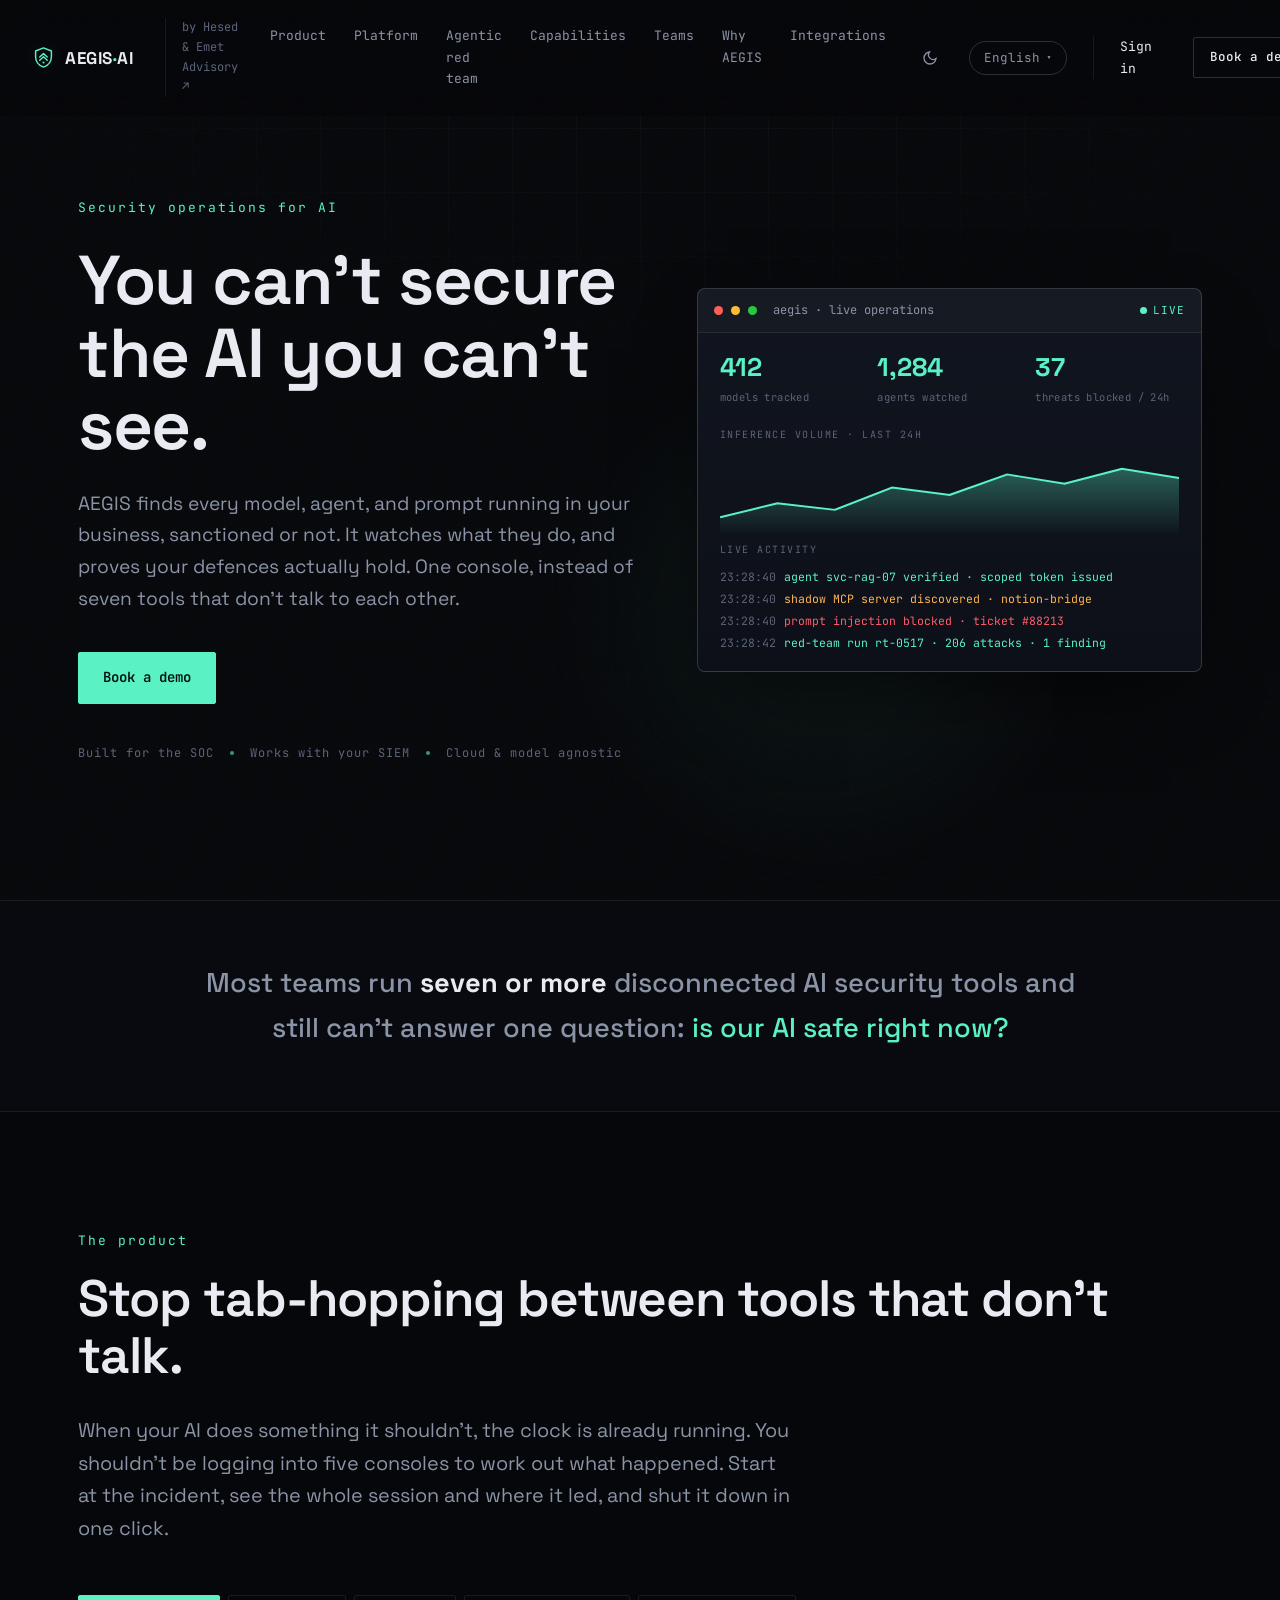
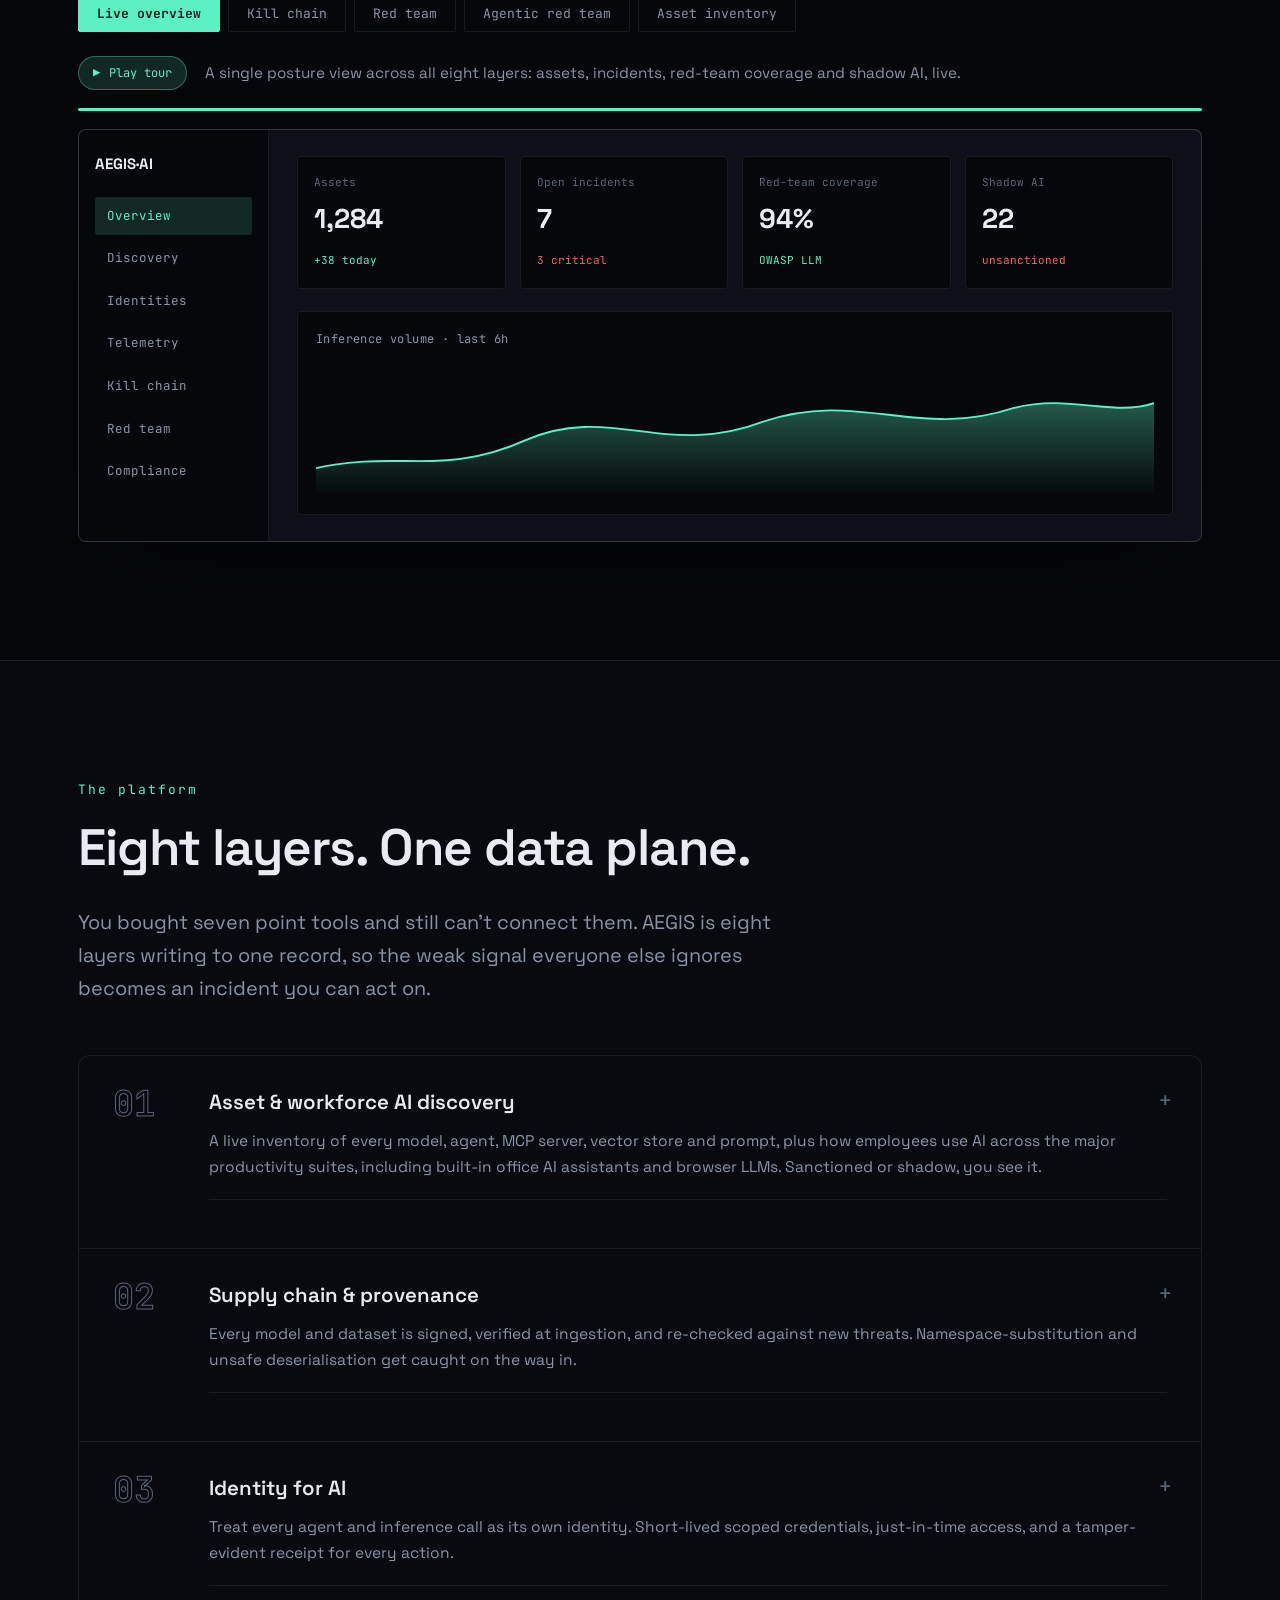
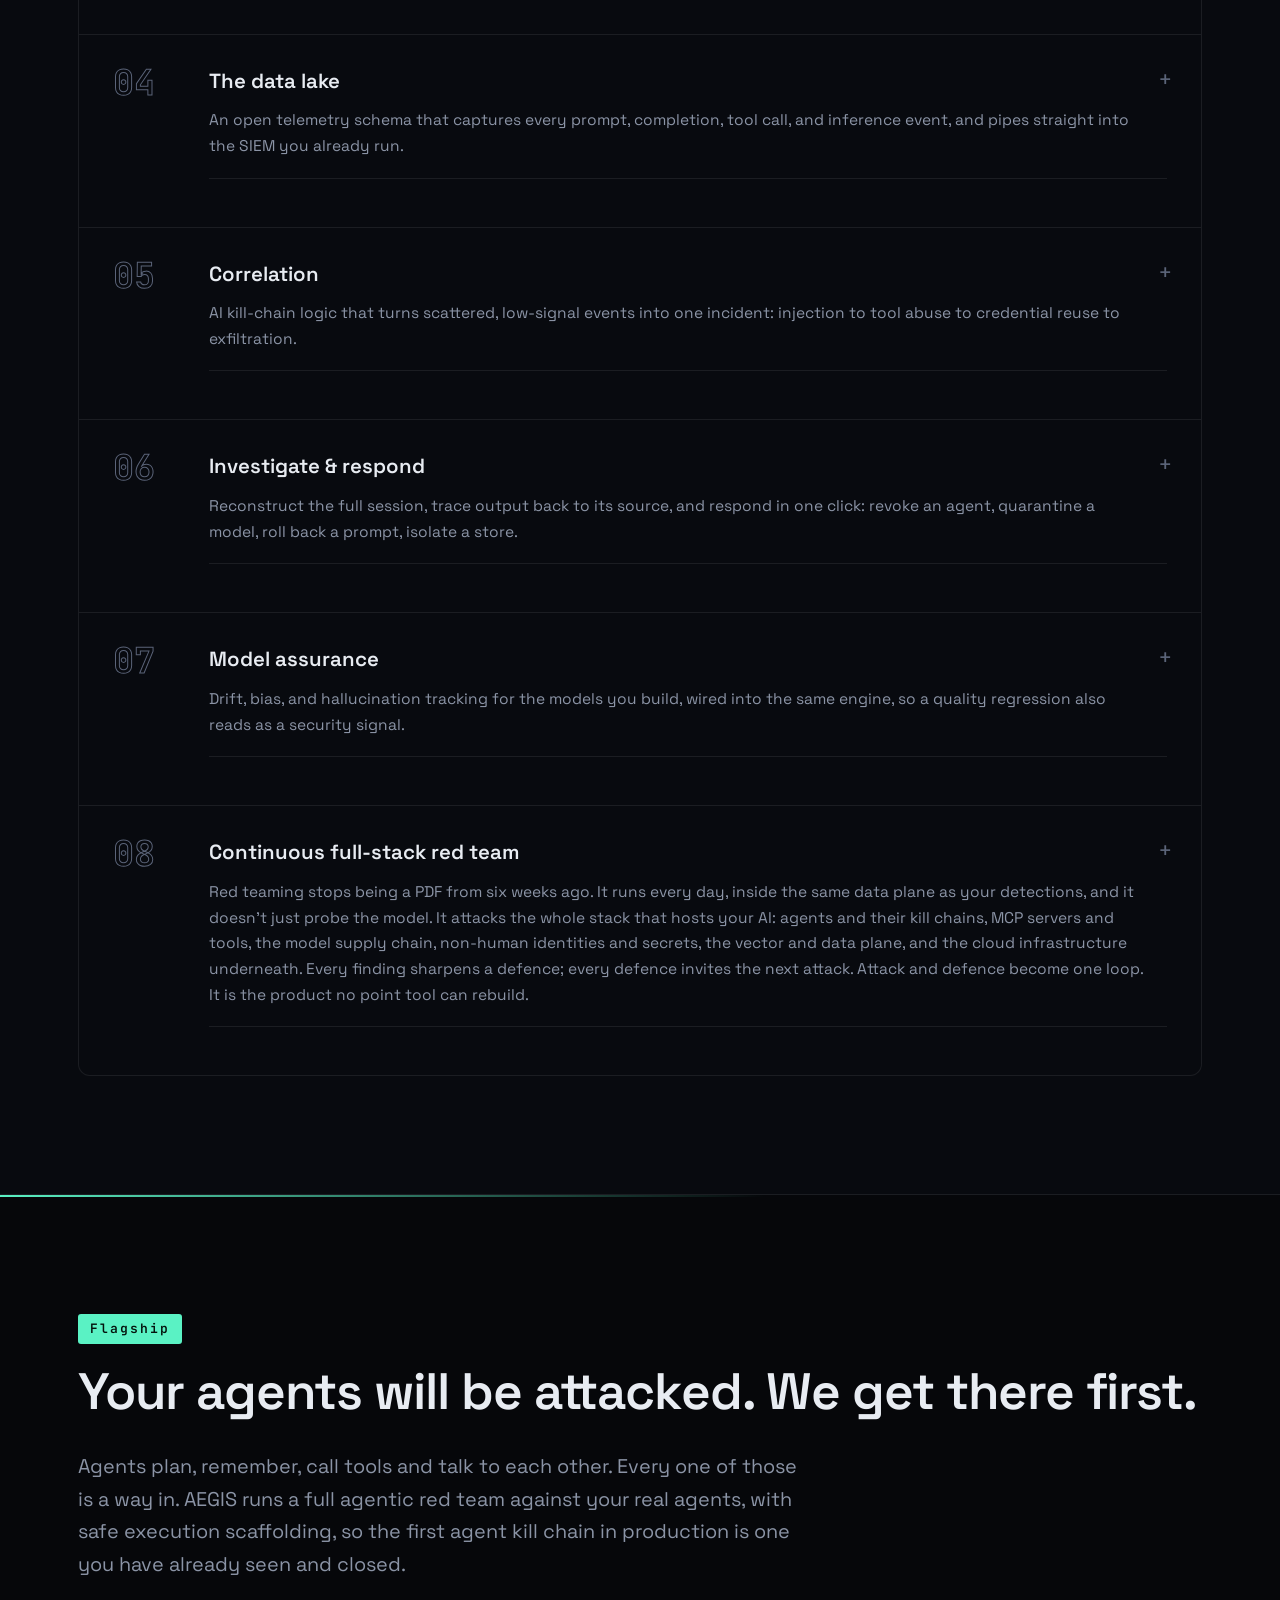
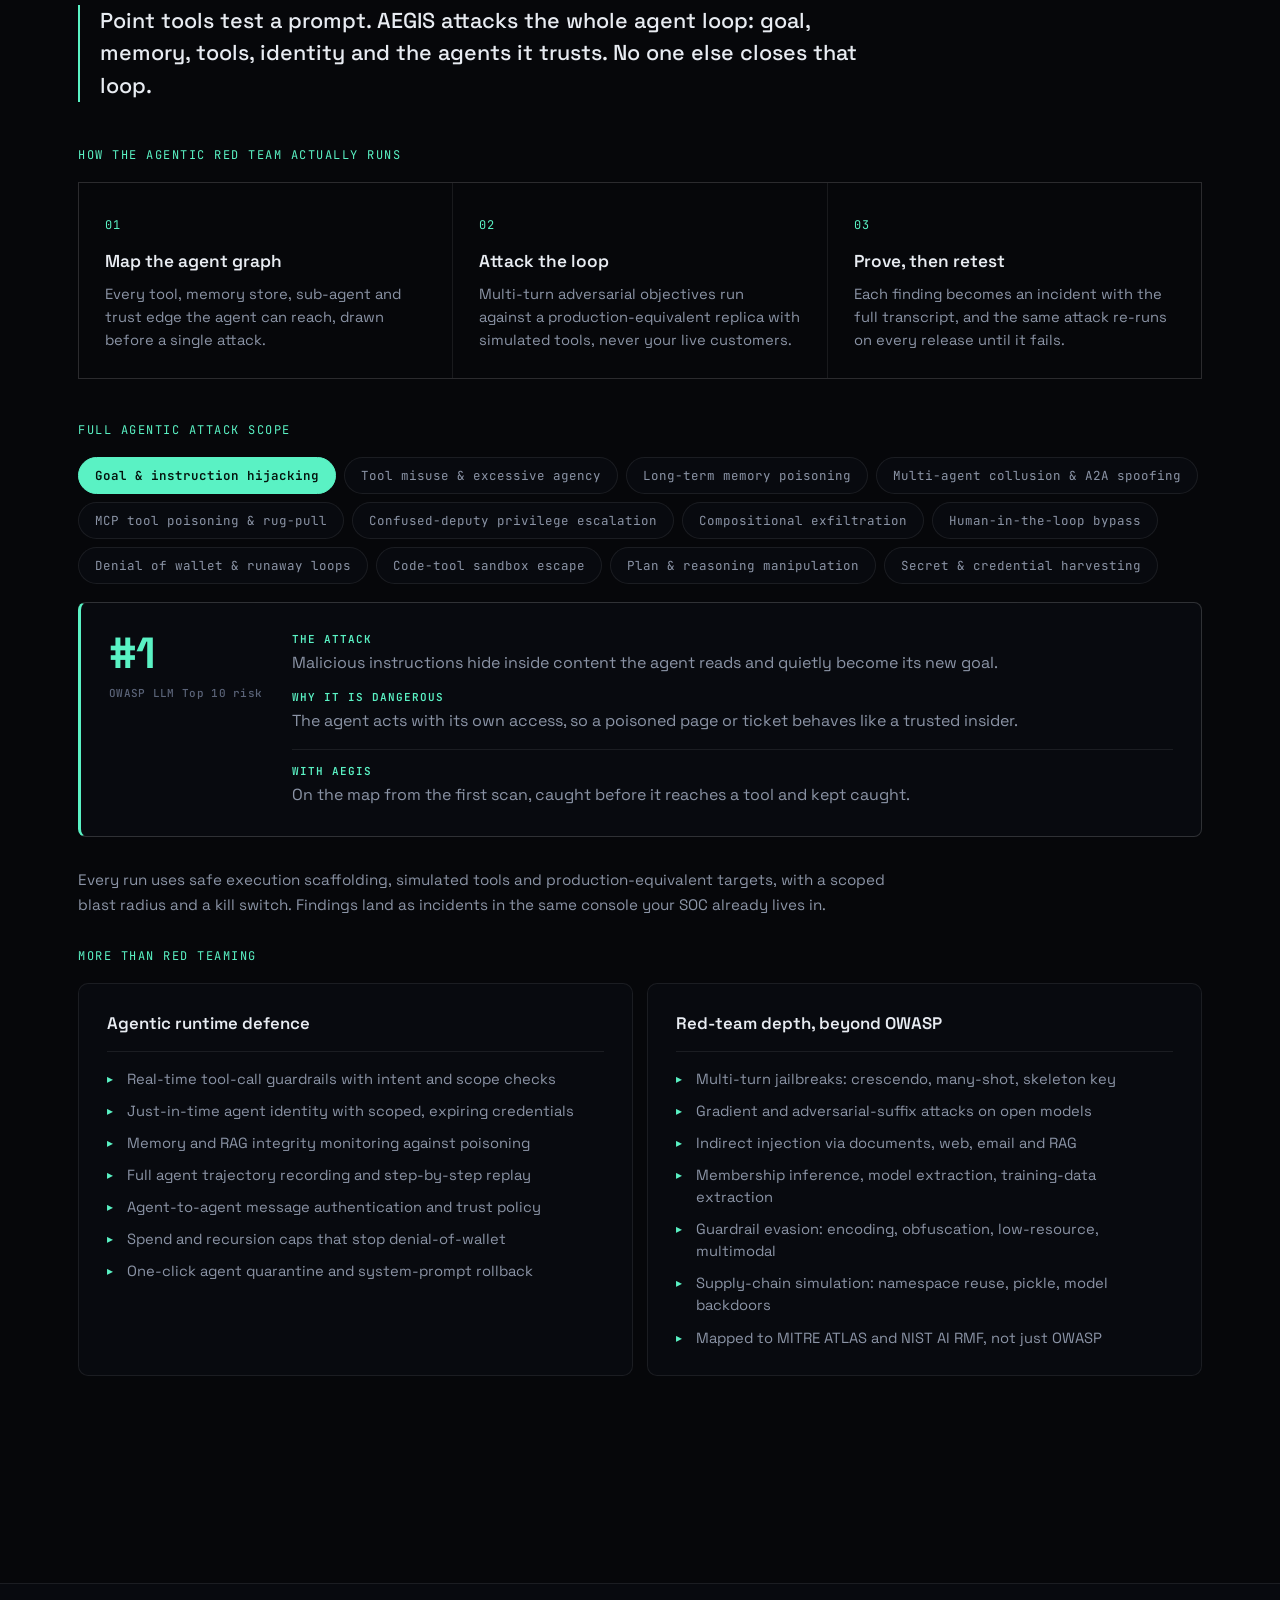
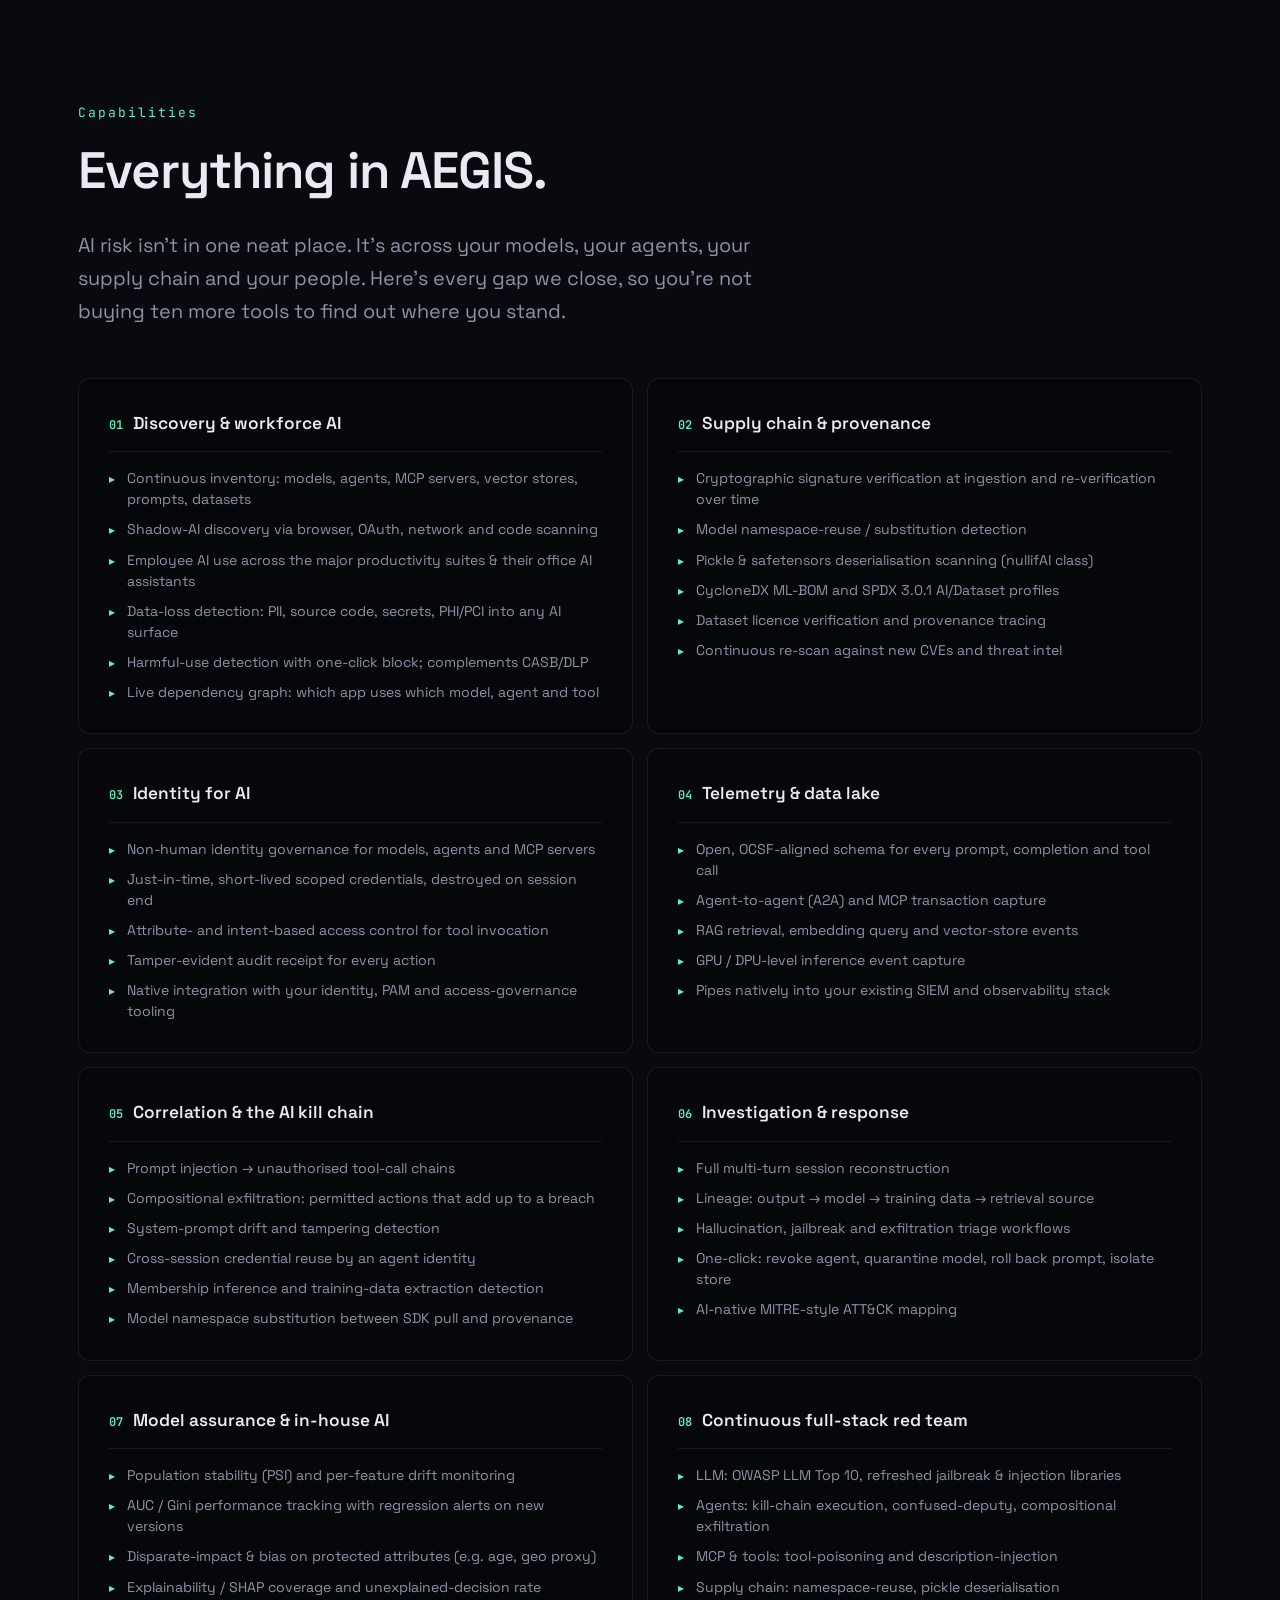
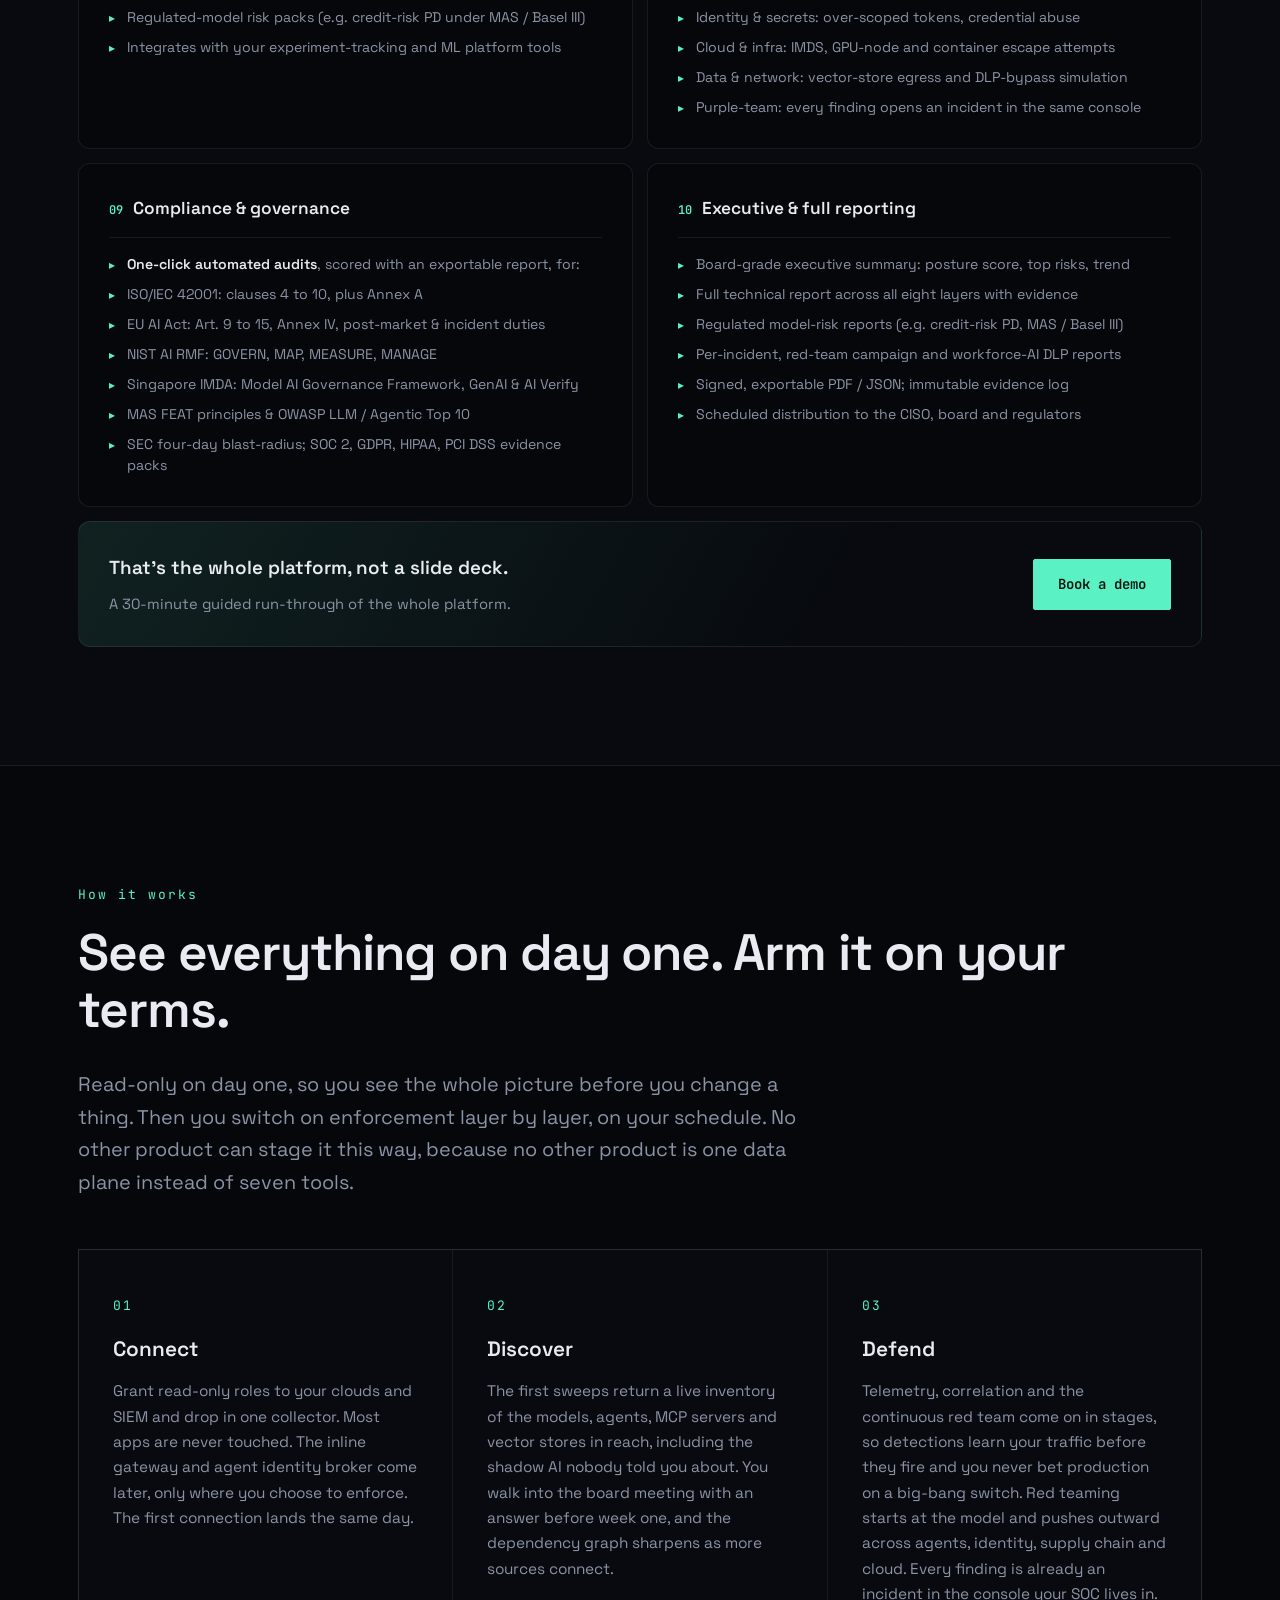
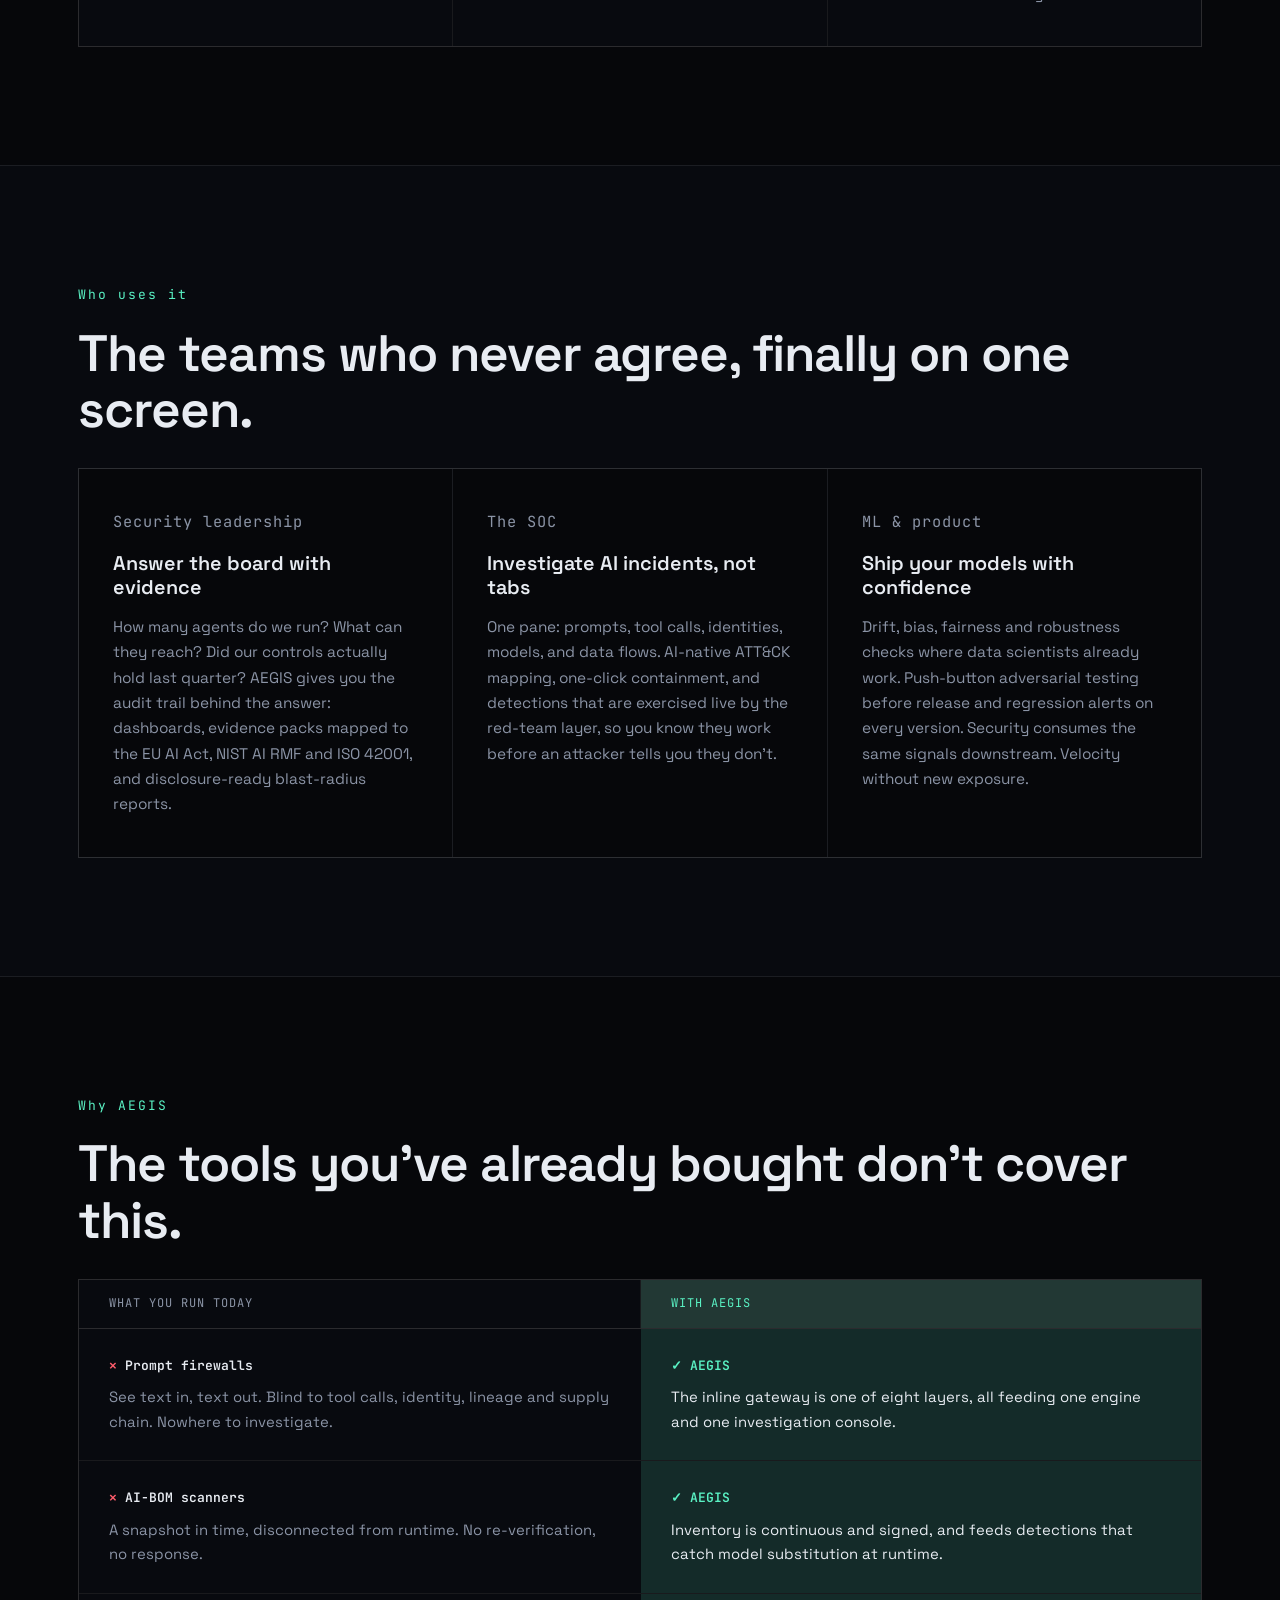
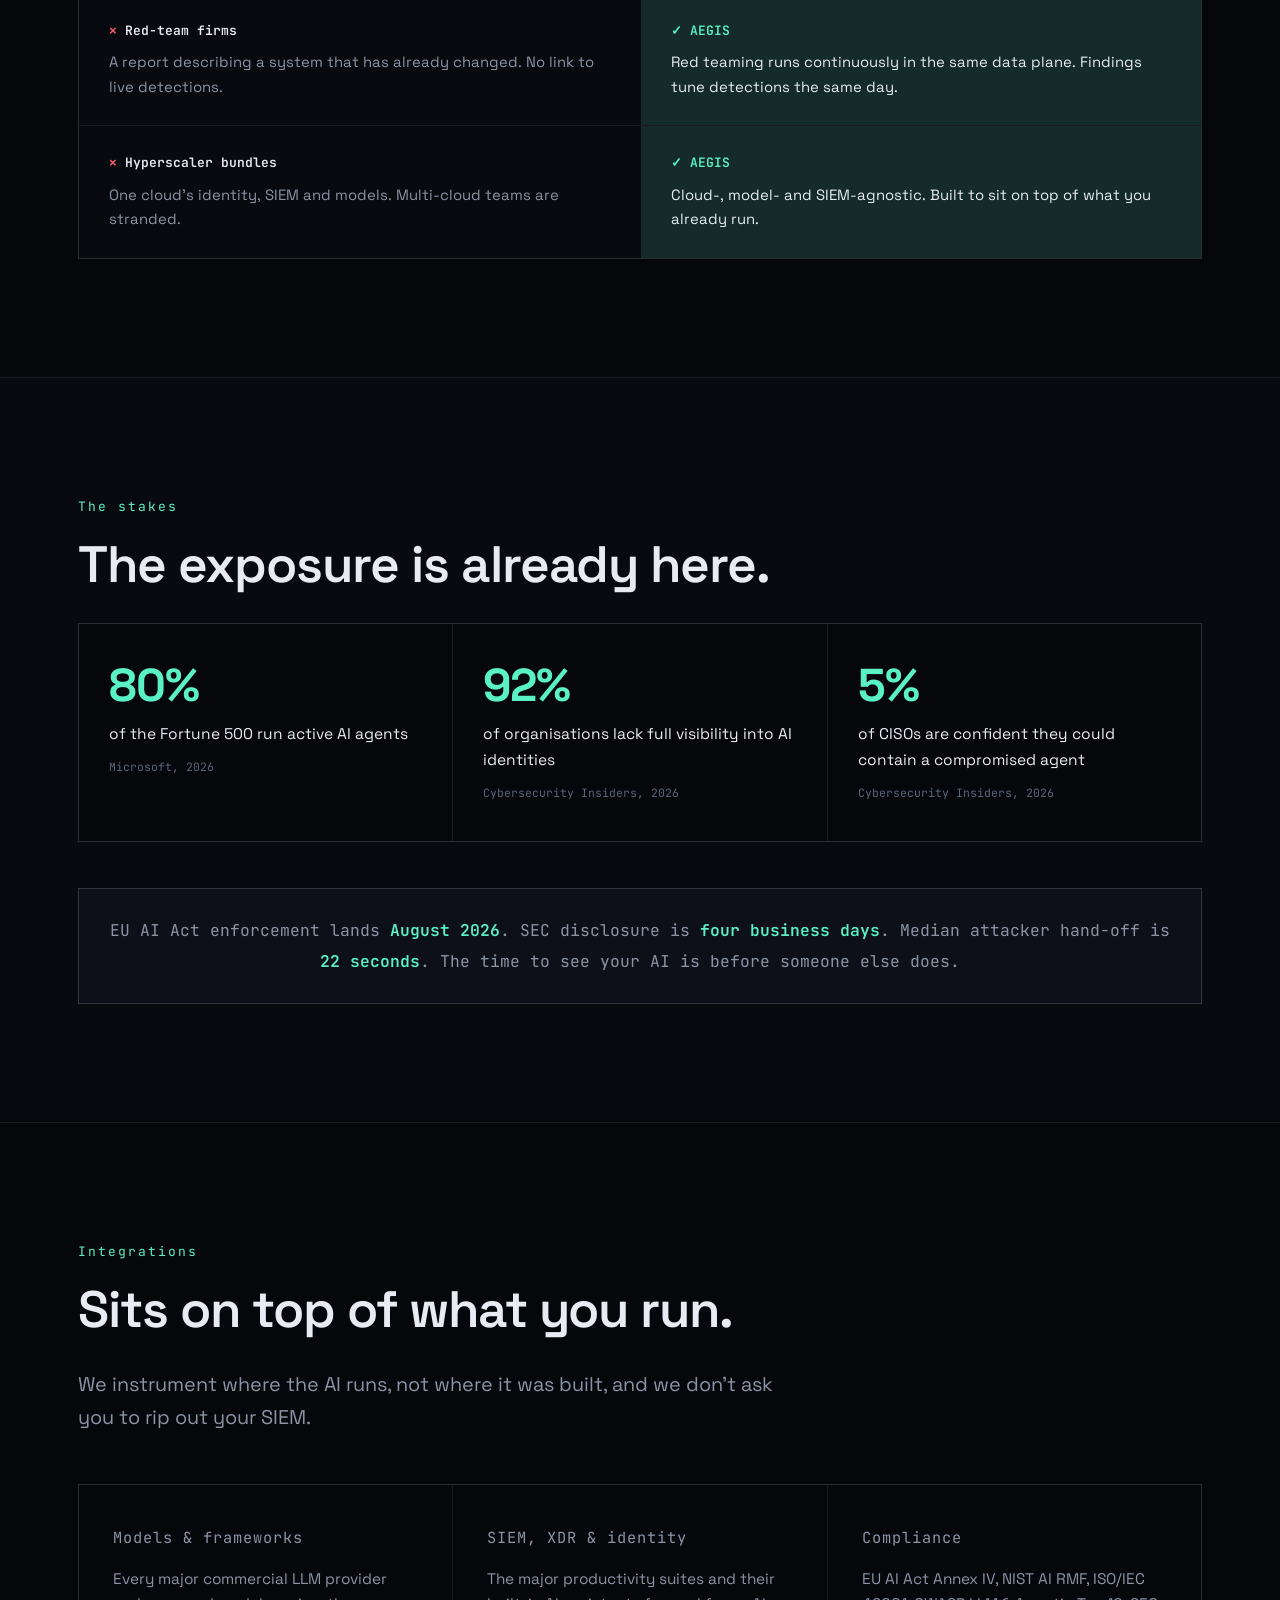
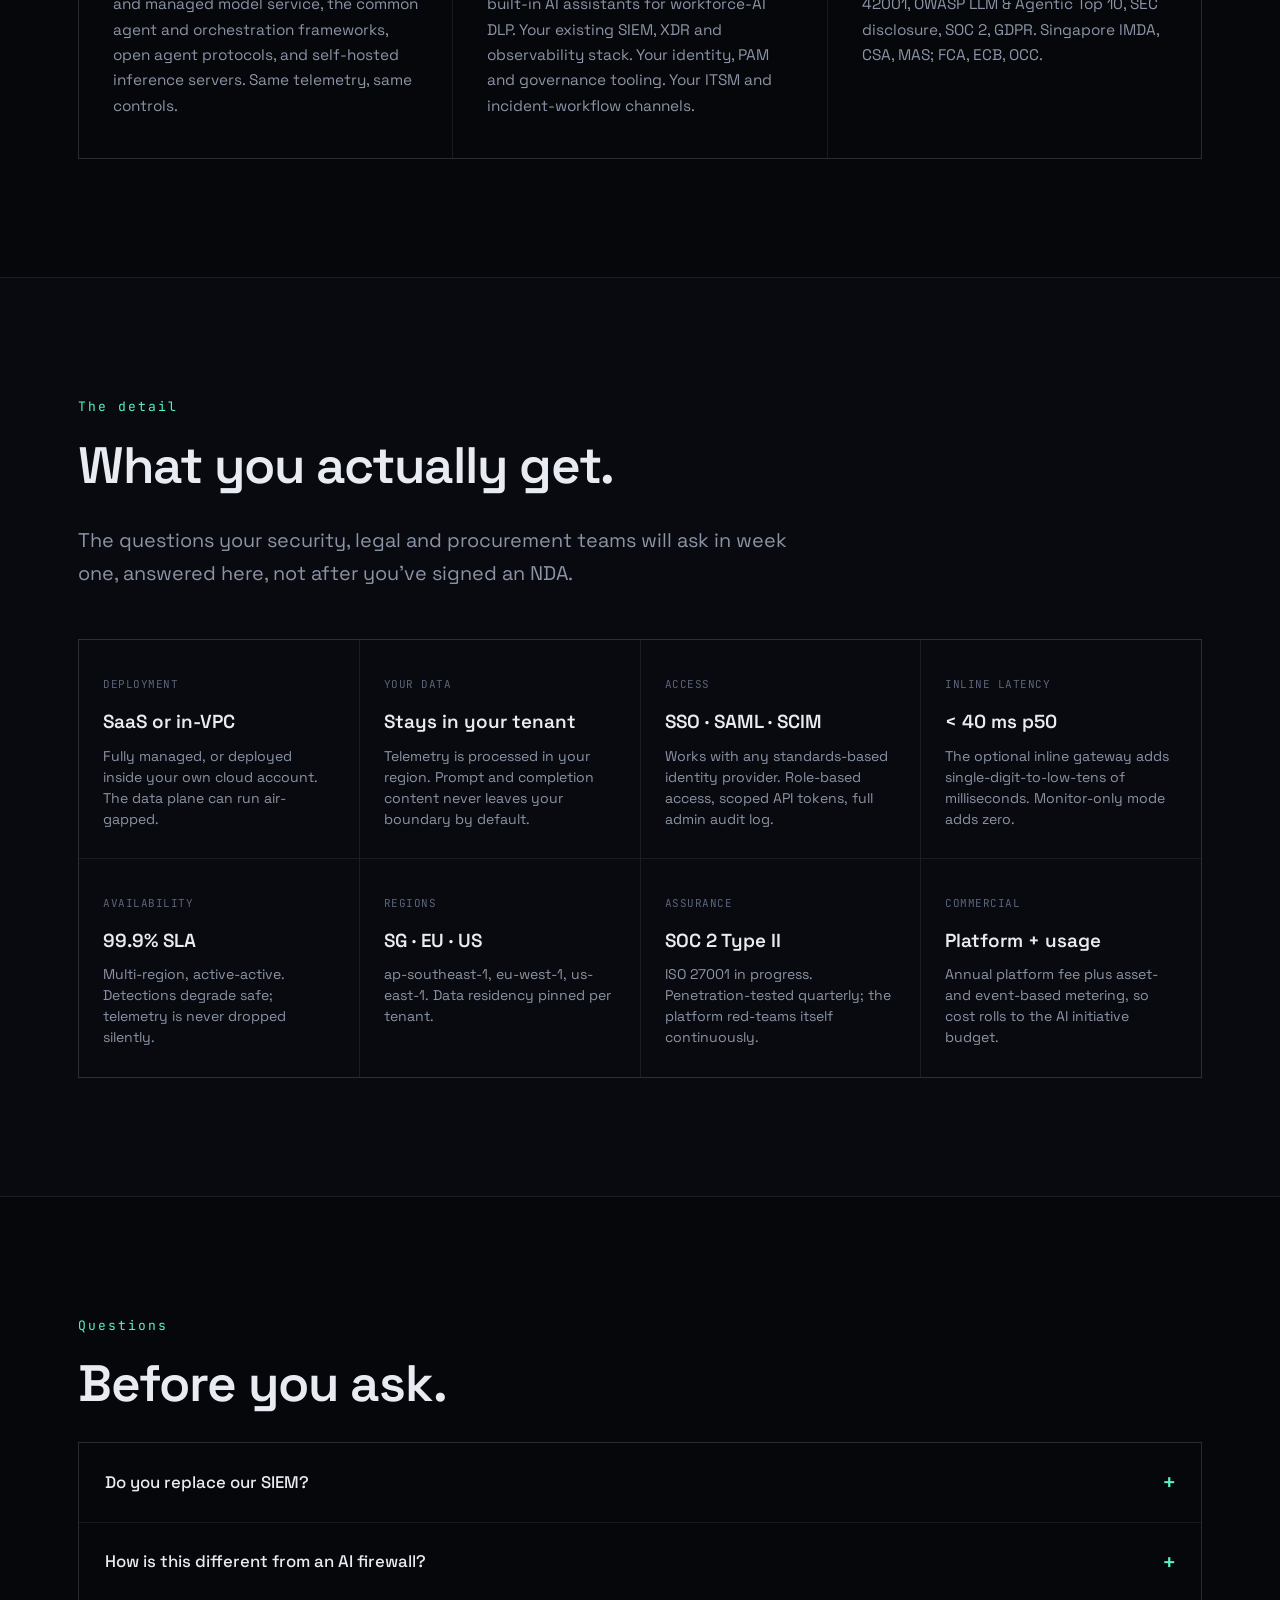
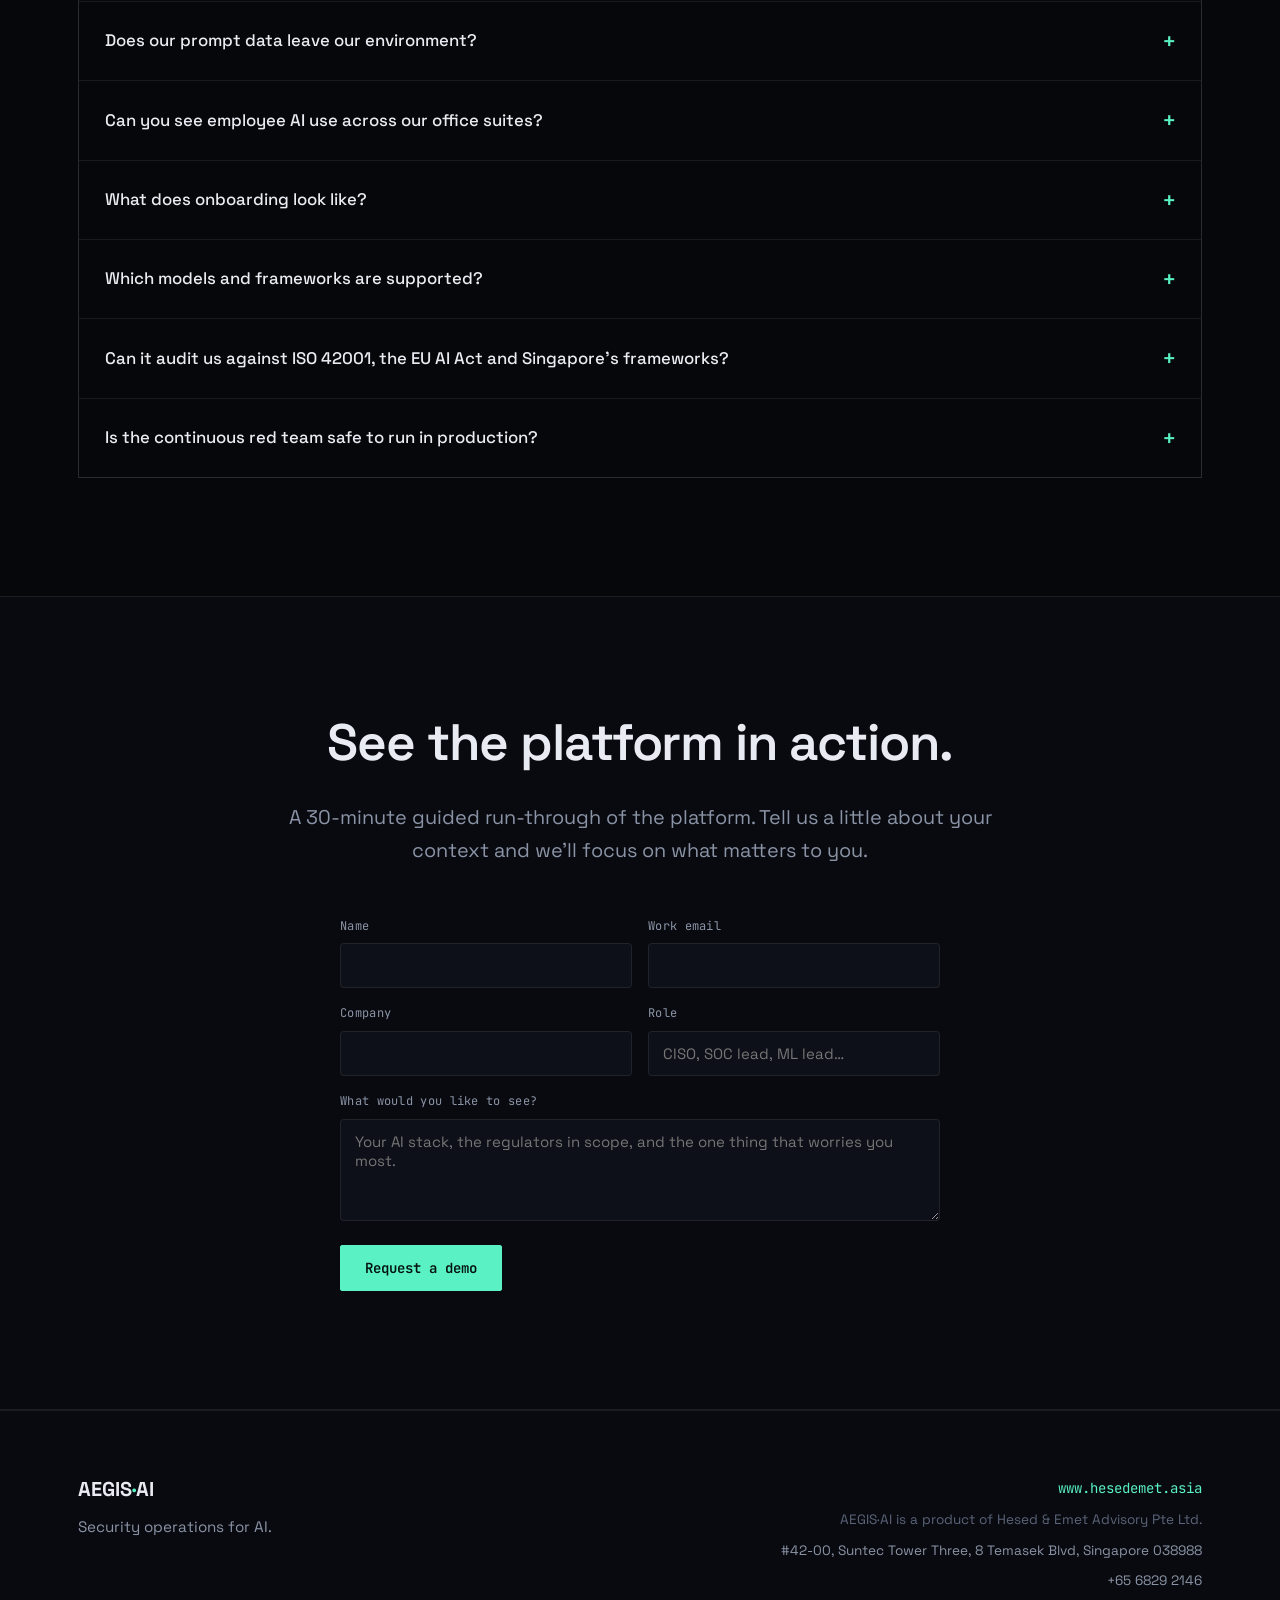
==== commit 62993a97: "Add agentic runtime defence + red-team depth (beyond OWASP); bake into portal - Landing Agentic sect" ====
--- a/index.html
+++ b/index.html
@@ -77,7 +77,7 @@
 <link rel="preconnect" href="https://fonts.googleapis.com" />
 <link rel="preconnect" href="https://fonts.gstatic.com" crossorigin />
 <link href="https://fonts.googleapis.com/css2?family=Space+Grotesk:wght@400;500;600;700&family=JetBrains+Mono:wght@400;500;600&display=swap" rel="stylesheet" />
-<link rel="stylesheet" href="styles.css?v=6" />
+<link rel="stylesheet" href="styles.css?v=7" />
 <style>
 /* critical: language dropdown ships with the HTML so it can't desync from cached CSS */
 .lang-dd{position:relative}
@@ -506,6 +506,35 @@
       <p class="agentic-safe reveal">Every run uses safe execution scaffolding, simulated tools
       and production-equivalent targets, with a scoped blast radius and a kill switch. Findings
       land as incidents in the same console your SOC already lives in.</p>
+
+      <p class="mini-h reveal">More than red teaming</p>
+      <div class="agt-more">
+        <article class="agt-col reveal">
+          <h4>Agentic runtime defence</h4>
+          <ul>
+            <li>Real-time tool-call guardrails with intent and scope checks</li>
+            <li>Just-in-time agent identity with scoped, expiring credentials</li>
+            <li>Memory and RAG integrity monitoring against poisoning</li>
+            <li>Full agent trajectory recording and step-by-step replay</li>
+            <li>Agent-to-agent message authentication and trust policy</li>
+            <li>Spend and recursion caps that stop denial-of-wallet</li>
+            <li>One-click agent quarantine and system-prompt rollback</li>
+          </ul>
+        </article>
+        <article class="agt-col reveal">
+          <h4>Red-team depth, beyond OWASP</h4>
+          <ul>
+            <li>Multi-turn jailbreaks: crescendo, many-shot, skeleton key</li>
+            <li>Gradient and adversarial-suffix attacks on open models</li>
+            <li>Indirect injection via documents, web, email and RAG</li>
+            <li>Membership inference, model extraction, training-data extraction</li>
+            <li>Guardrail evasion: encoding, obfuscation, low-resource, multimodal</li>
+            <li>Supply-chain simulation: namespace reuse, pickle, model backdoors</li>
+            <li>Mapped to MITRE ATLAS and NIST AI RMF, not just OWASP</li>
+          </ul>
+        </article>
+      </div>
+
       <div class="hero-cta reveal"><a href="#demo" class="btn btn-primary">See an agent kill chain</a></div>
     </div>
   </section>
@@ -947,7 +976,7 @@
   </div>
 </footer>
 
-<script src="i18n.js?v=6"></script>
-<script src="script.js?v=6"></script>
+<script src="i18n.js?v=7"></script>
+<script src="script.js?v=7"></script>
 </body>
 </html>
--- a/styles.css
+++ b/styles.css
@@ -246,6 +246,13 @@
 @media(max-width:680px){.scope-detail{gap:18px}.sd-stat{min-width:0}}
 .agentic-edge{font-size:clamp(1.05rem,1.9vw,1.35rem);color:var(--txt);font-weight:500;max-width:820px;margin:-26px 0 44px;border-left:2px solid var(--accent);padding-left:20px;line-height:1.5}
 .mini-h{font-family:var(--mono);font-size:12px;letter-spacing:1.5px;text-transform:uppercase;color:var(--accent);margin-bottom:16px}
+.agt-more{display:grid;grid-template-columns:1fr 1fr;gap:14px;margin-bottom:38px}
+.agt-col{background:var(--bg-alt);border:1px solid var(--line);border-radius:10px;padding:26px 28px}
+.agt-col h4{font-size:1.05rem;font-weight:600;margin:0 0 16px;padding-bottom:13px;border-bottom:1px solid var(--line)}
+.agt-col ul{list-style:none;display:flex;flex-direction:column;gap:10px}
+.agt-col li{position:relative;padding-left:20px;font-size:.92rem;color:var(--muted);line-height:1.5}
+.agt-col li::before{content:"▸";position:absolute;left:0;color:var(--accent);font-size:.78rem;top:2px}
+@media(max-width:900px){.agt-more{grid-template-columns:1fr}}
 .agentic-safe{font-size:.95rem;color:var(--muted);max-width:820px;margin-bottom:30px}
 @media(max-width:900px){.agt-steps{grid-template-columns:1fr}.agentic-edge{margin-top:0}}
 
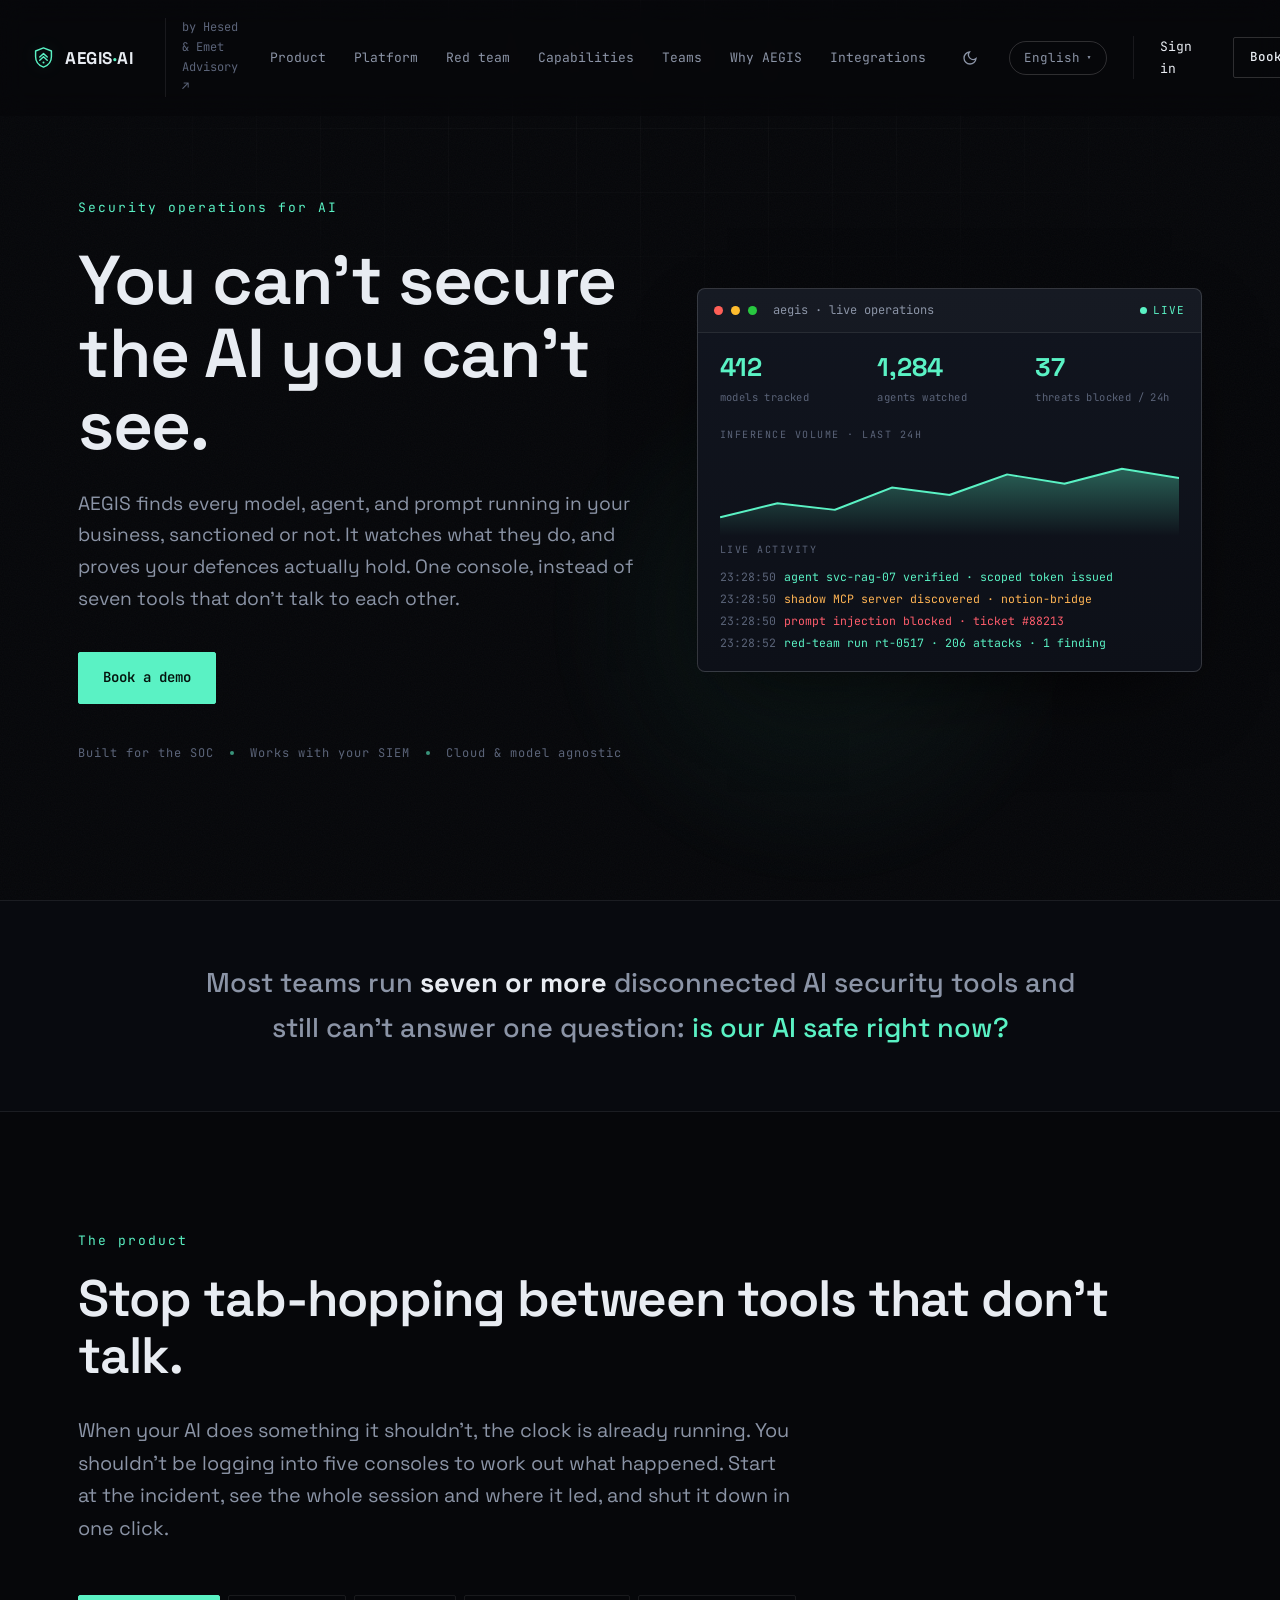
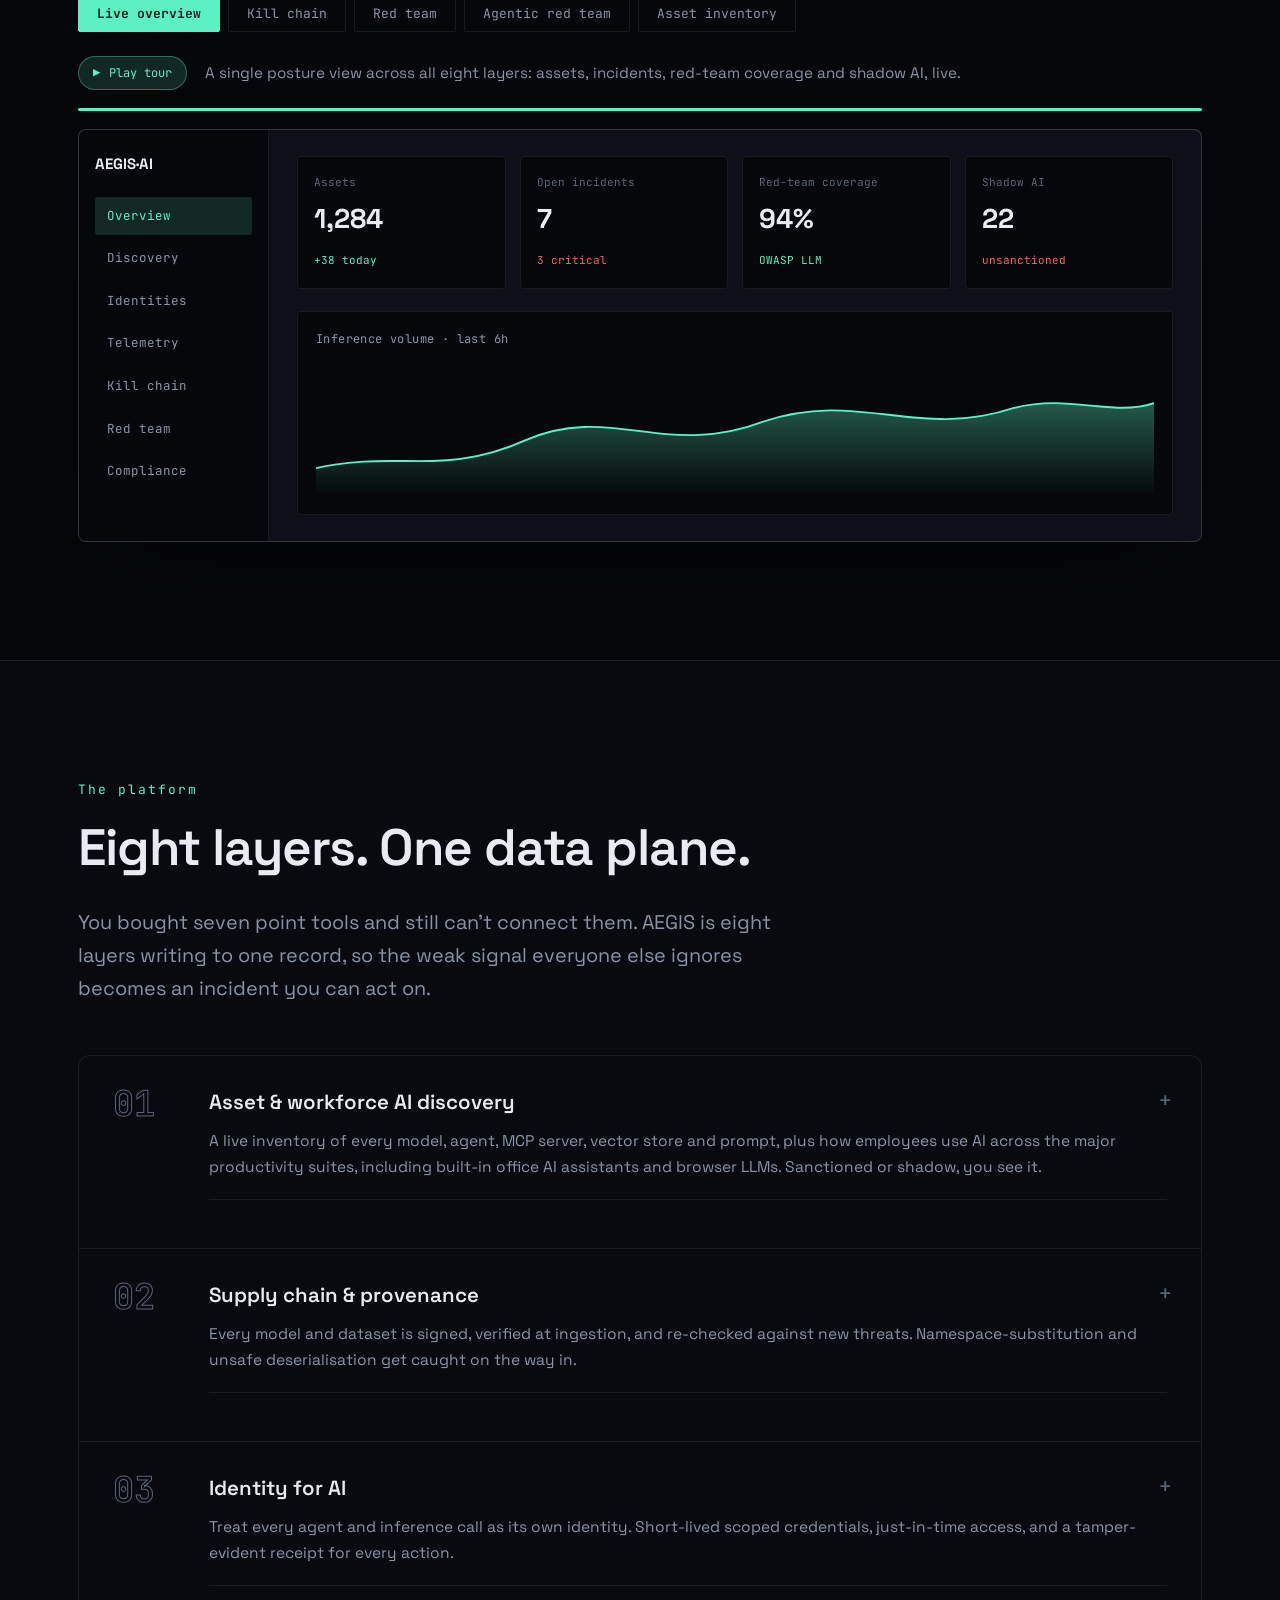
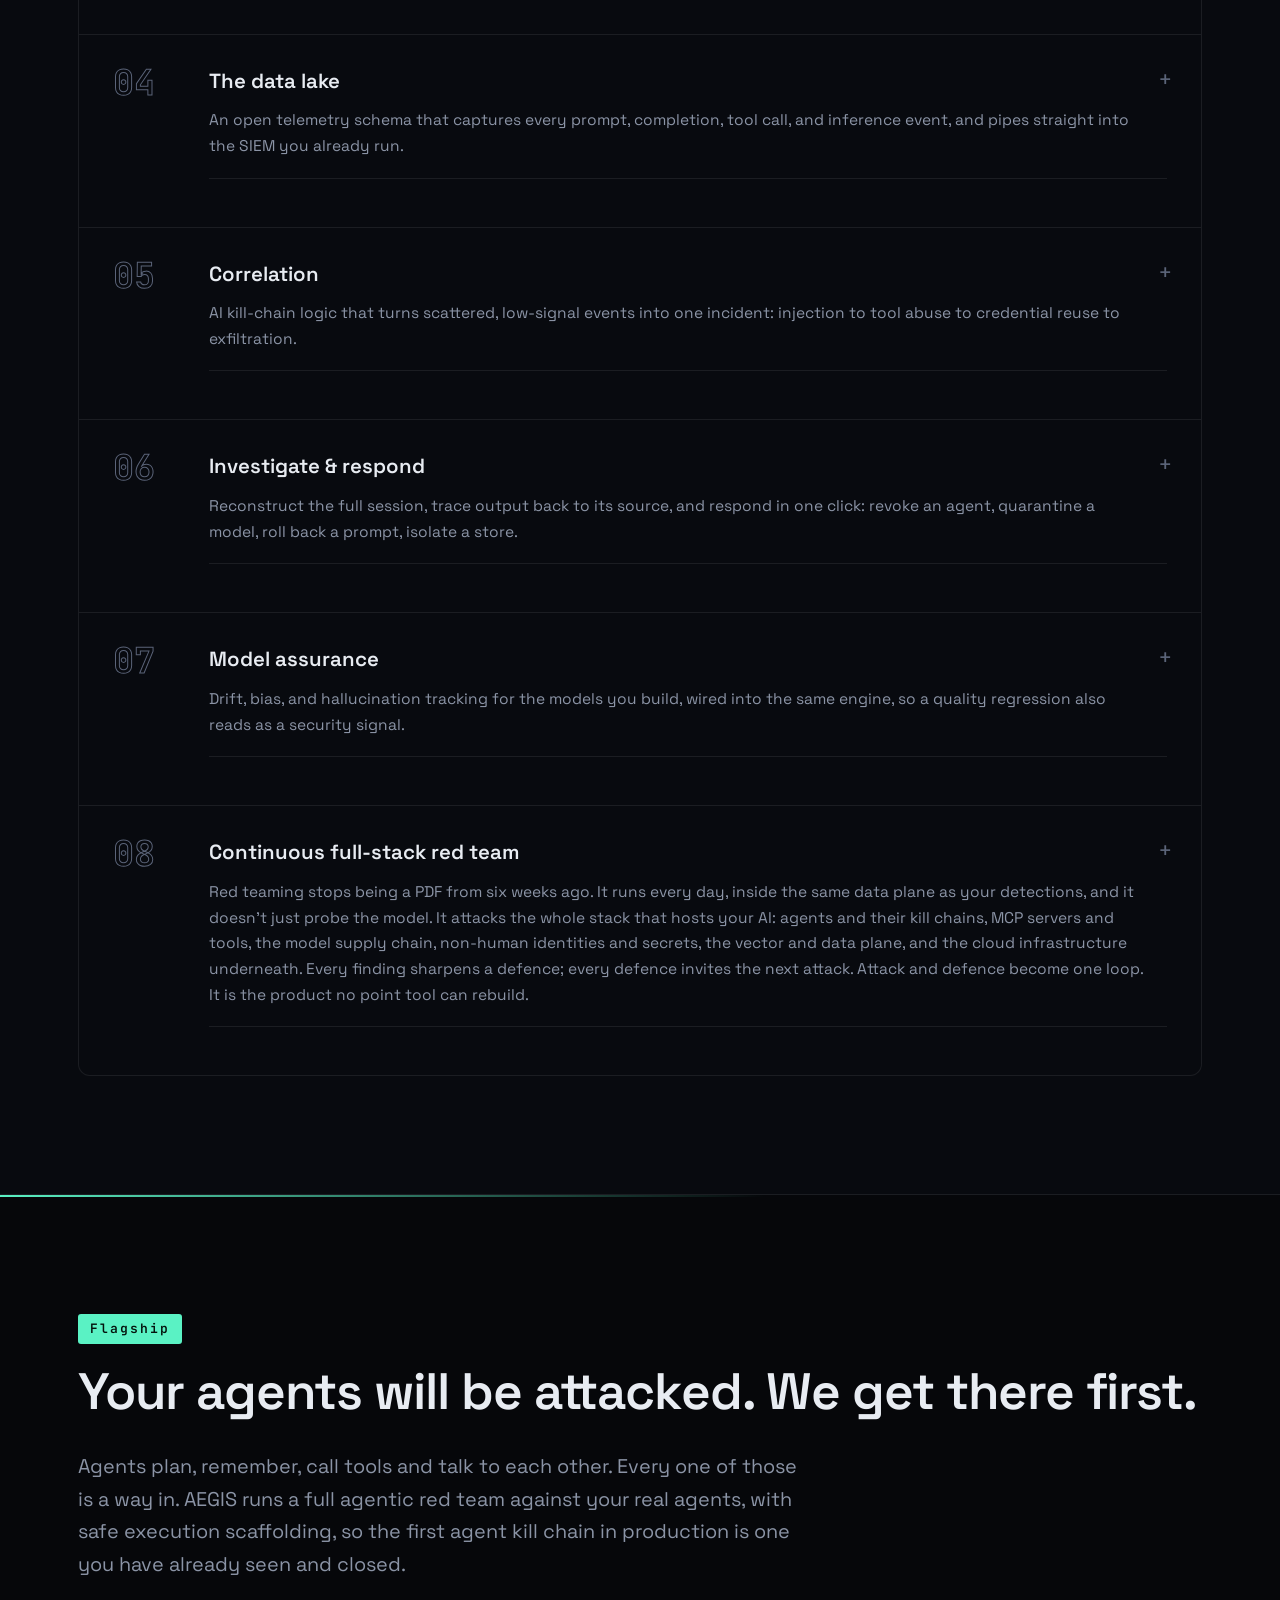
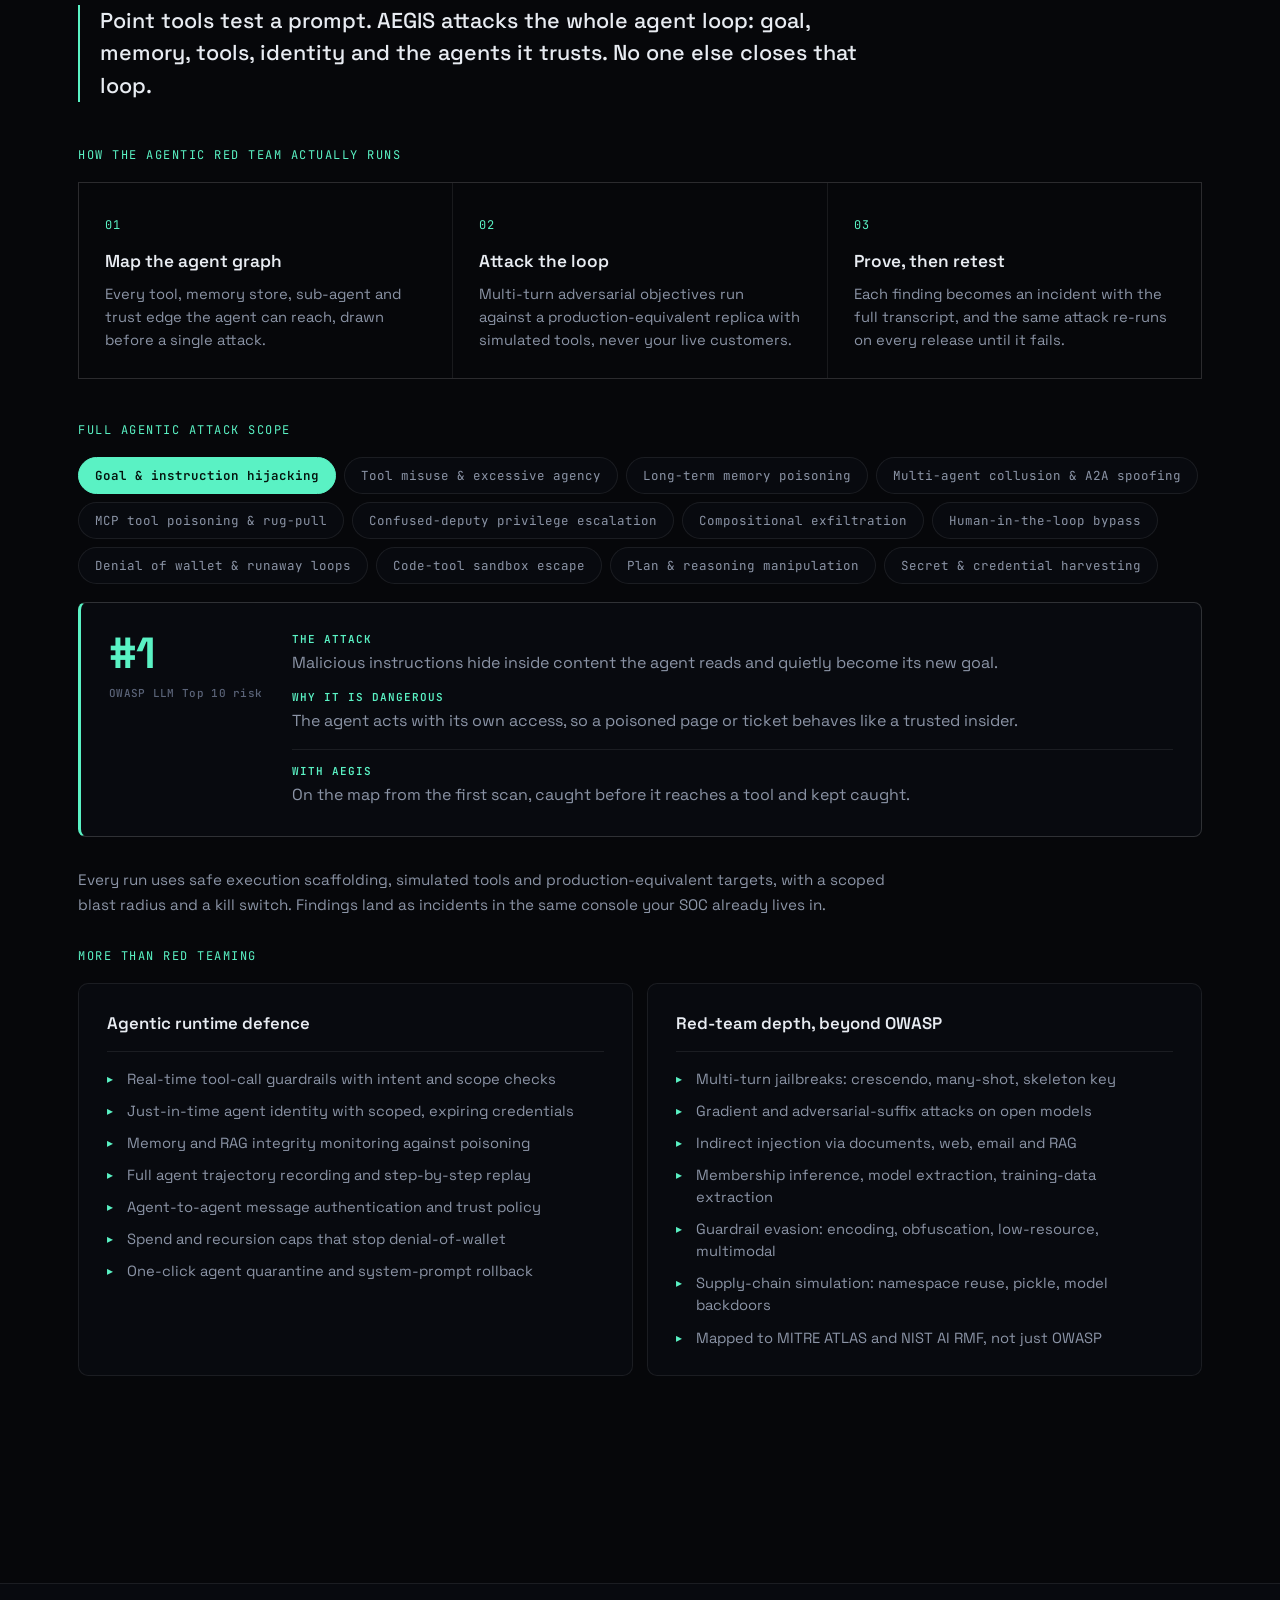
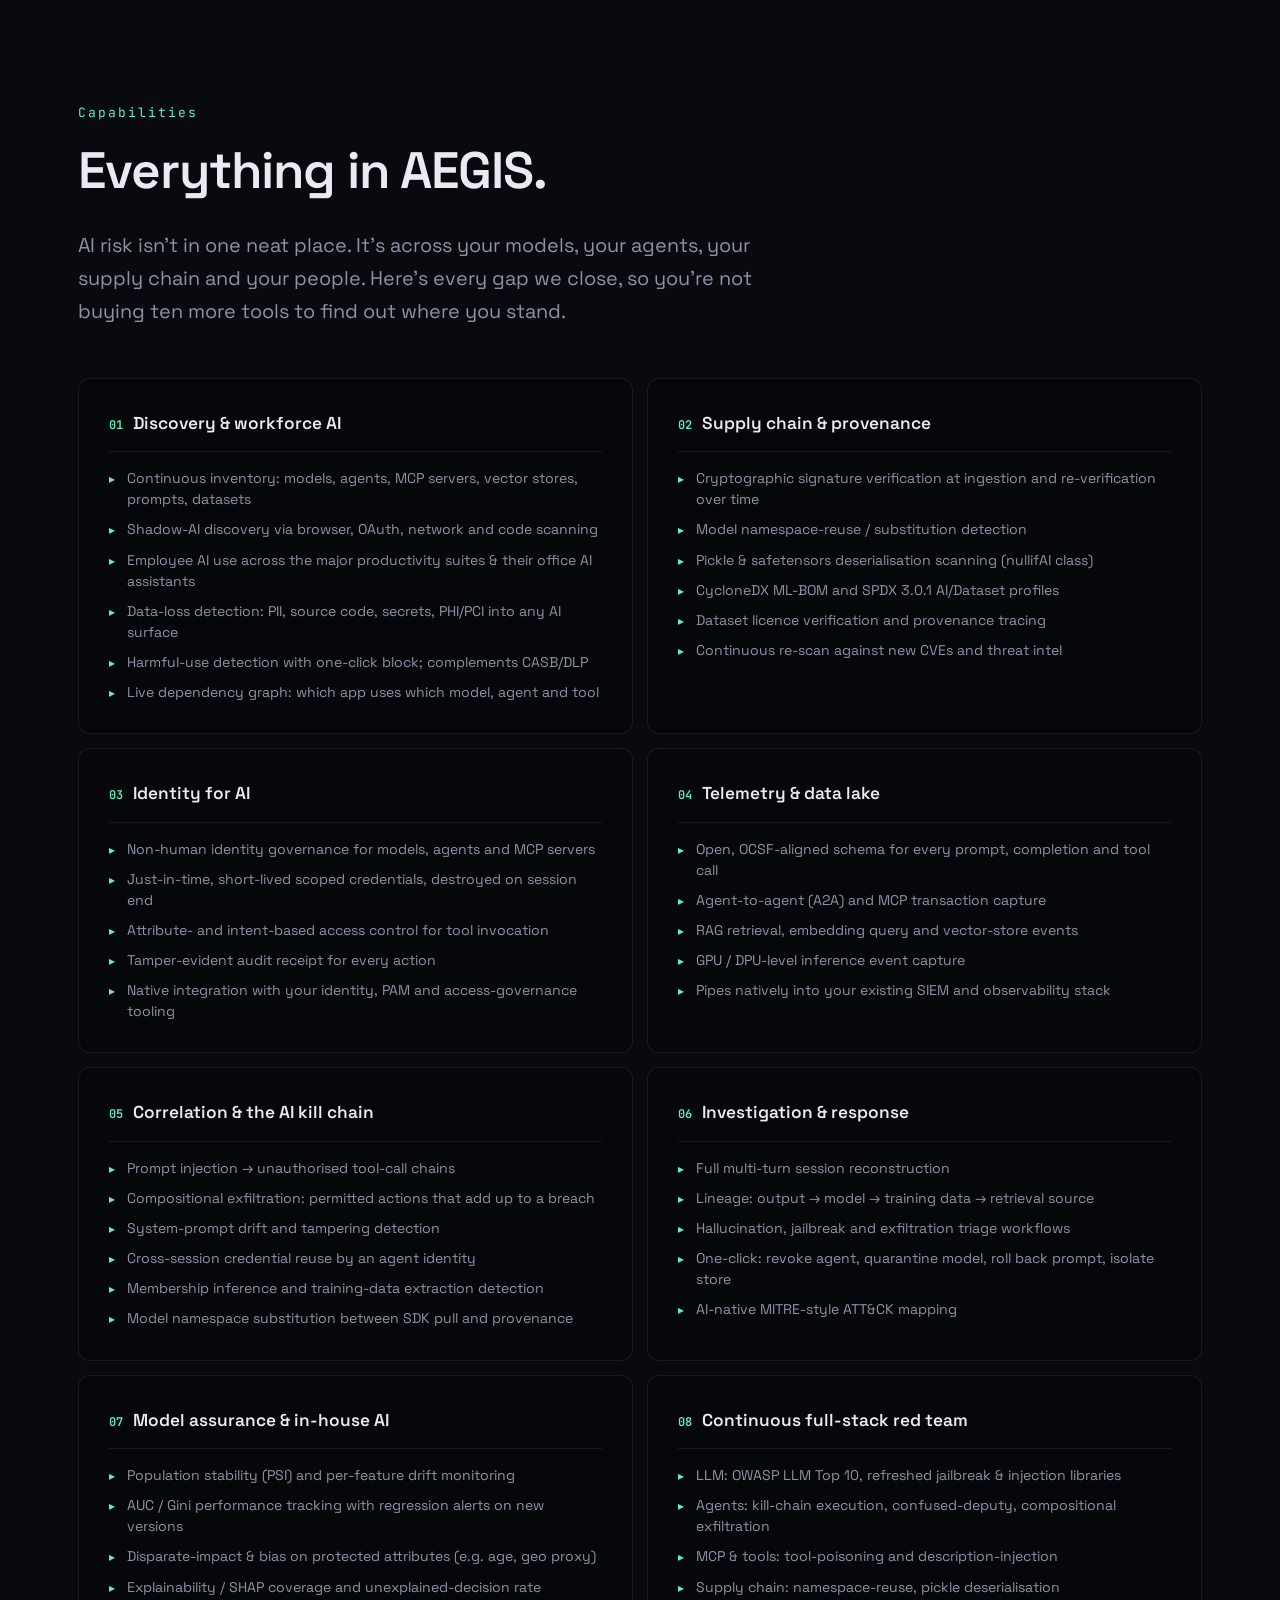
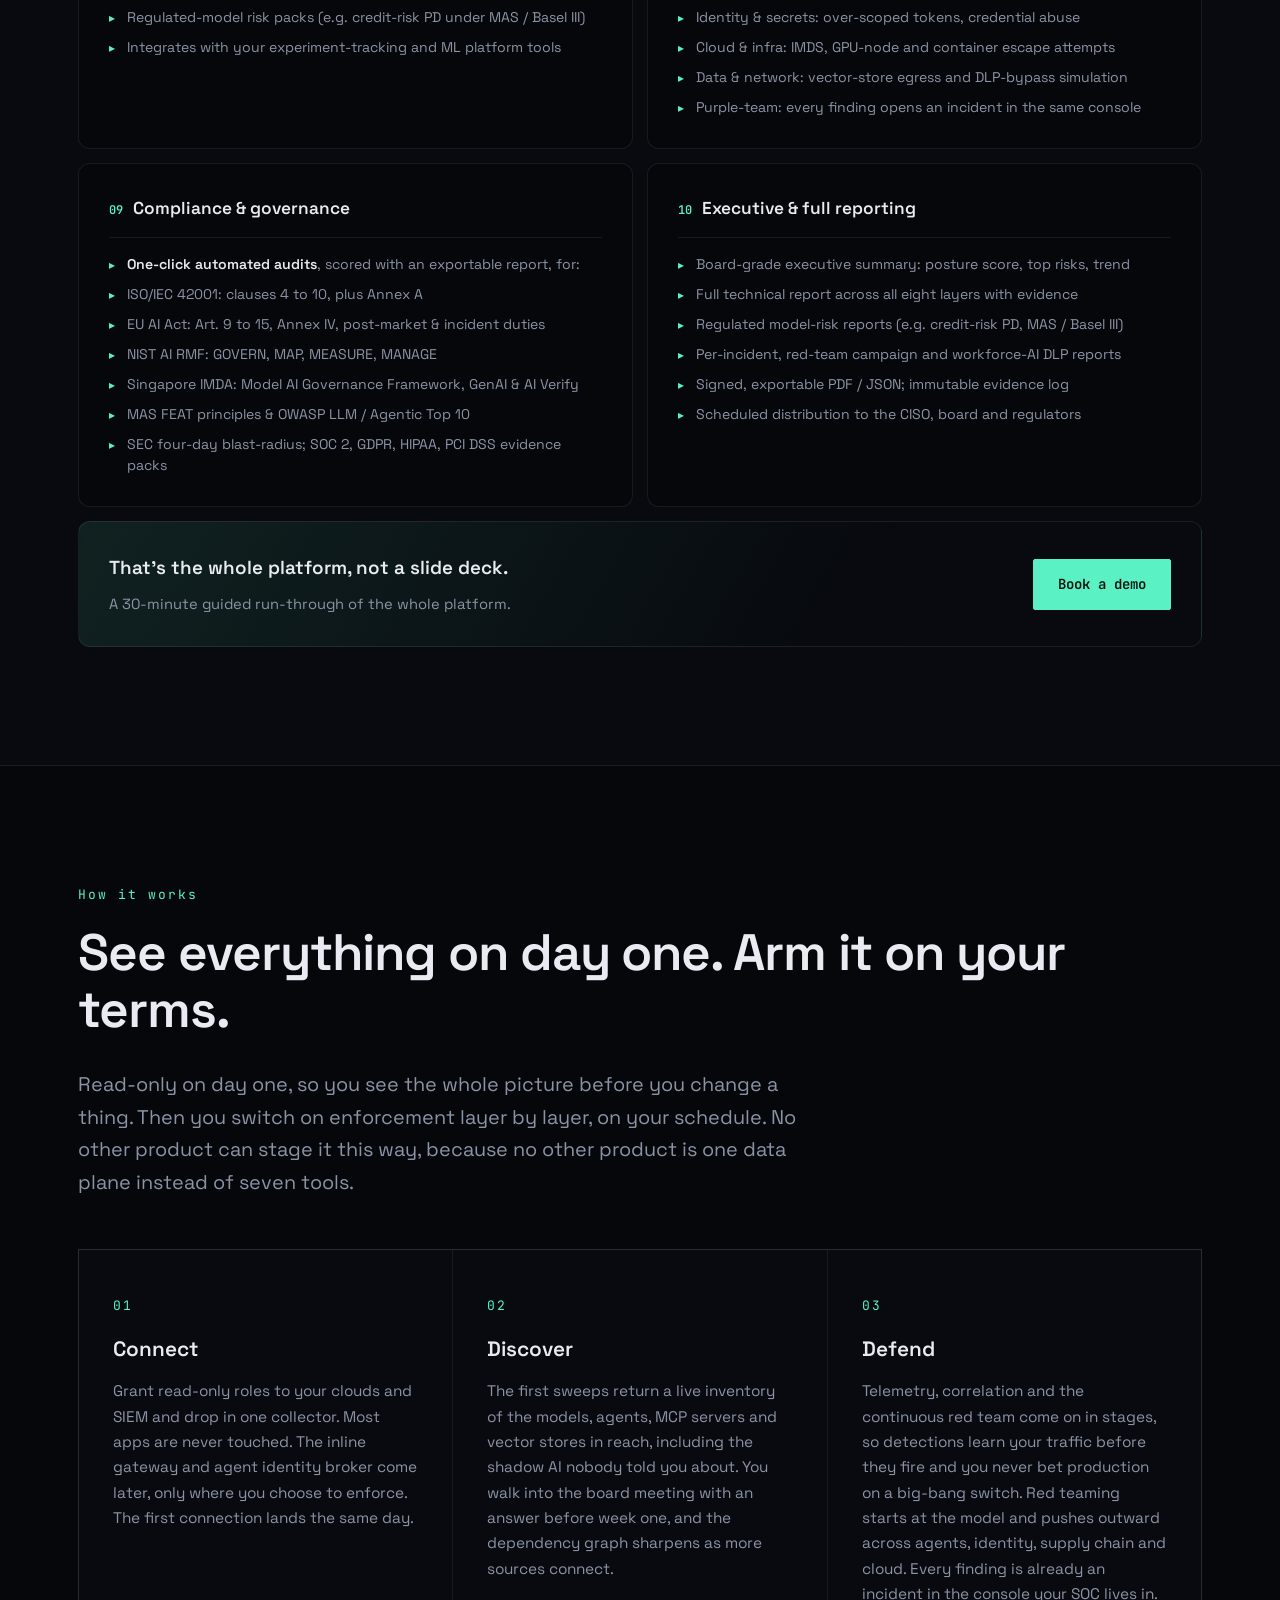
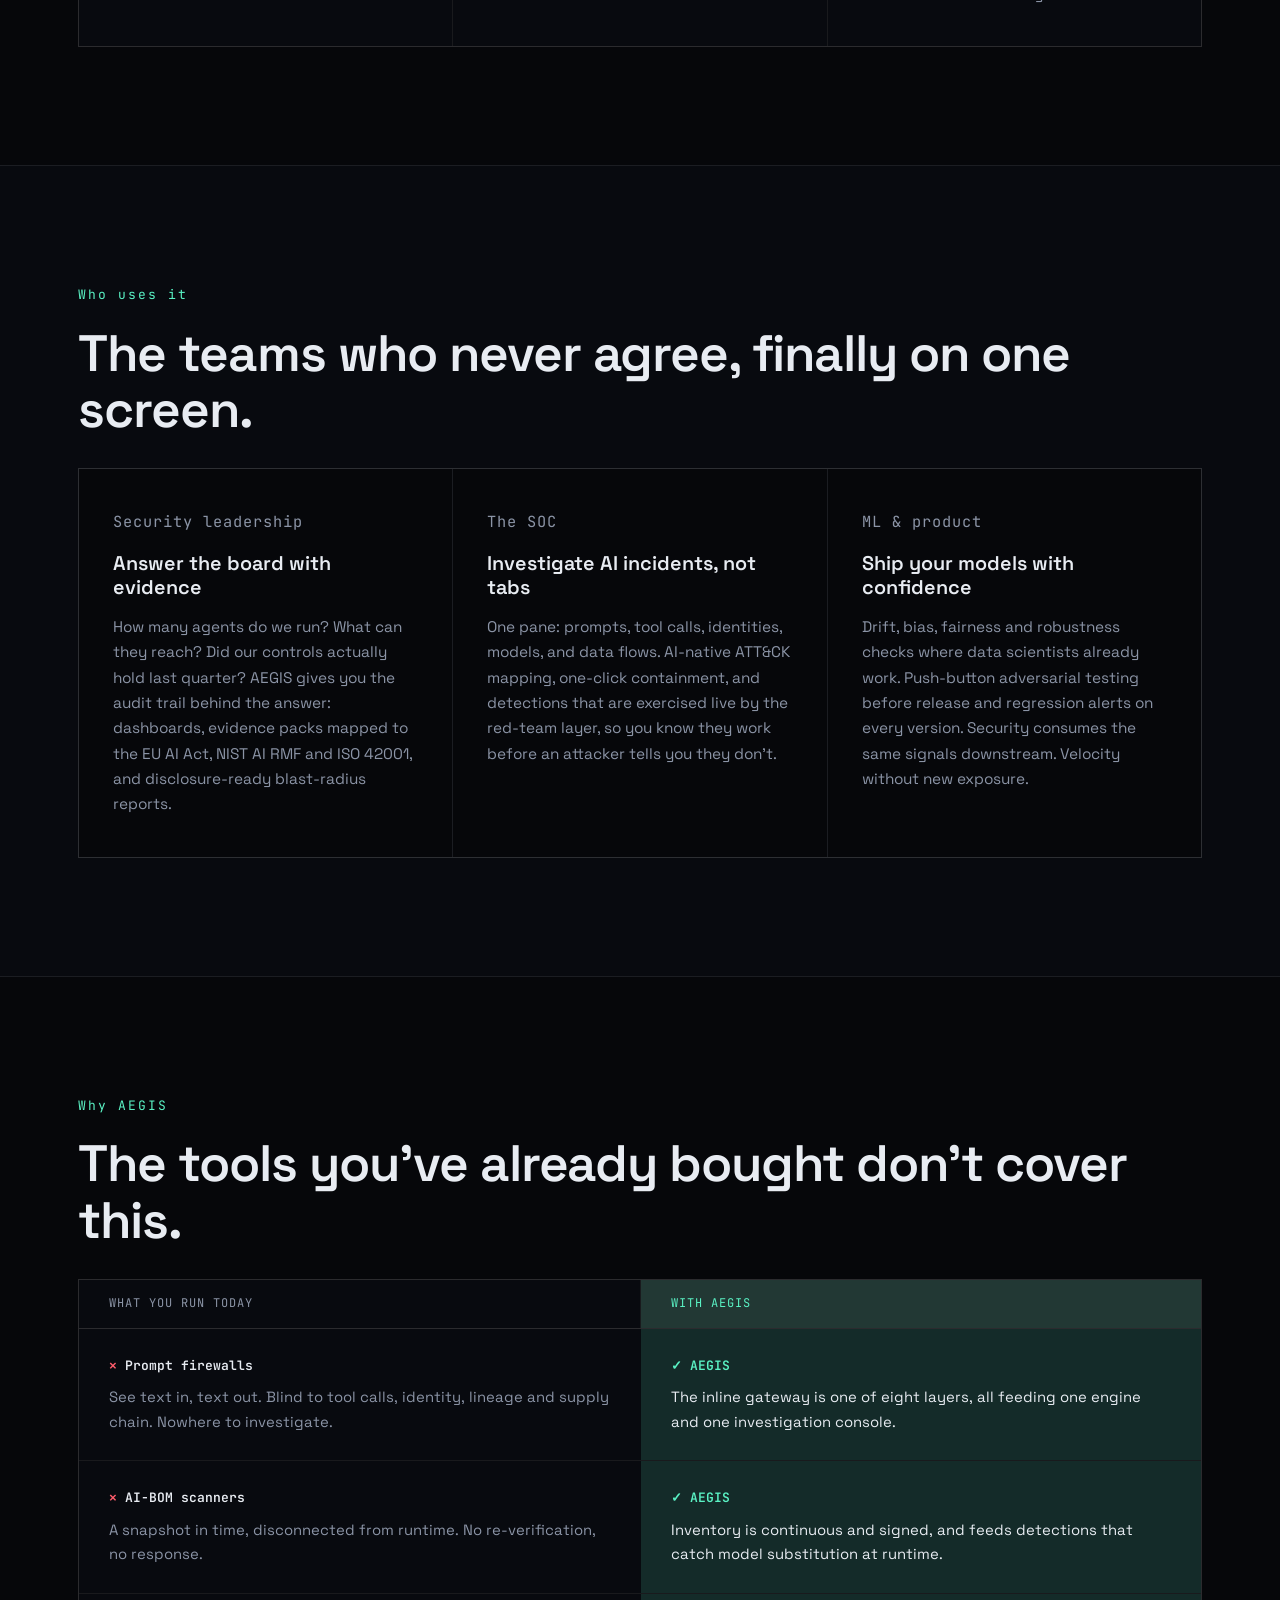
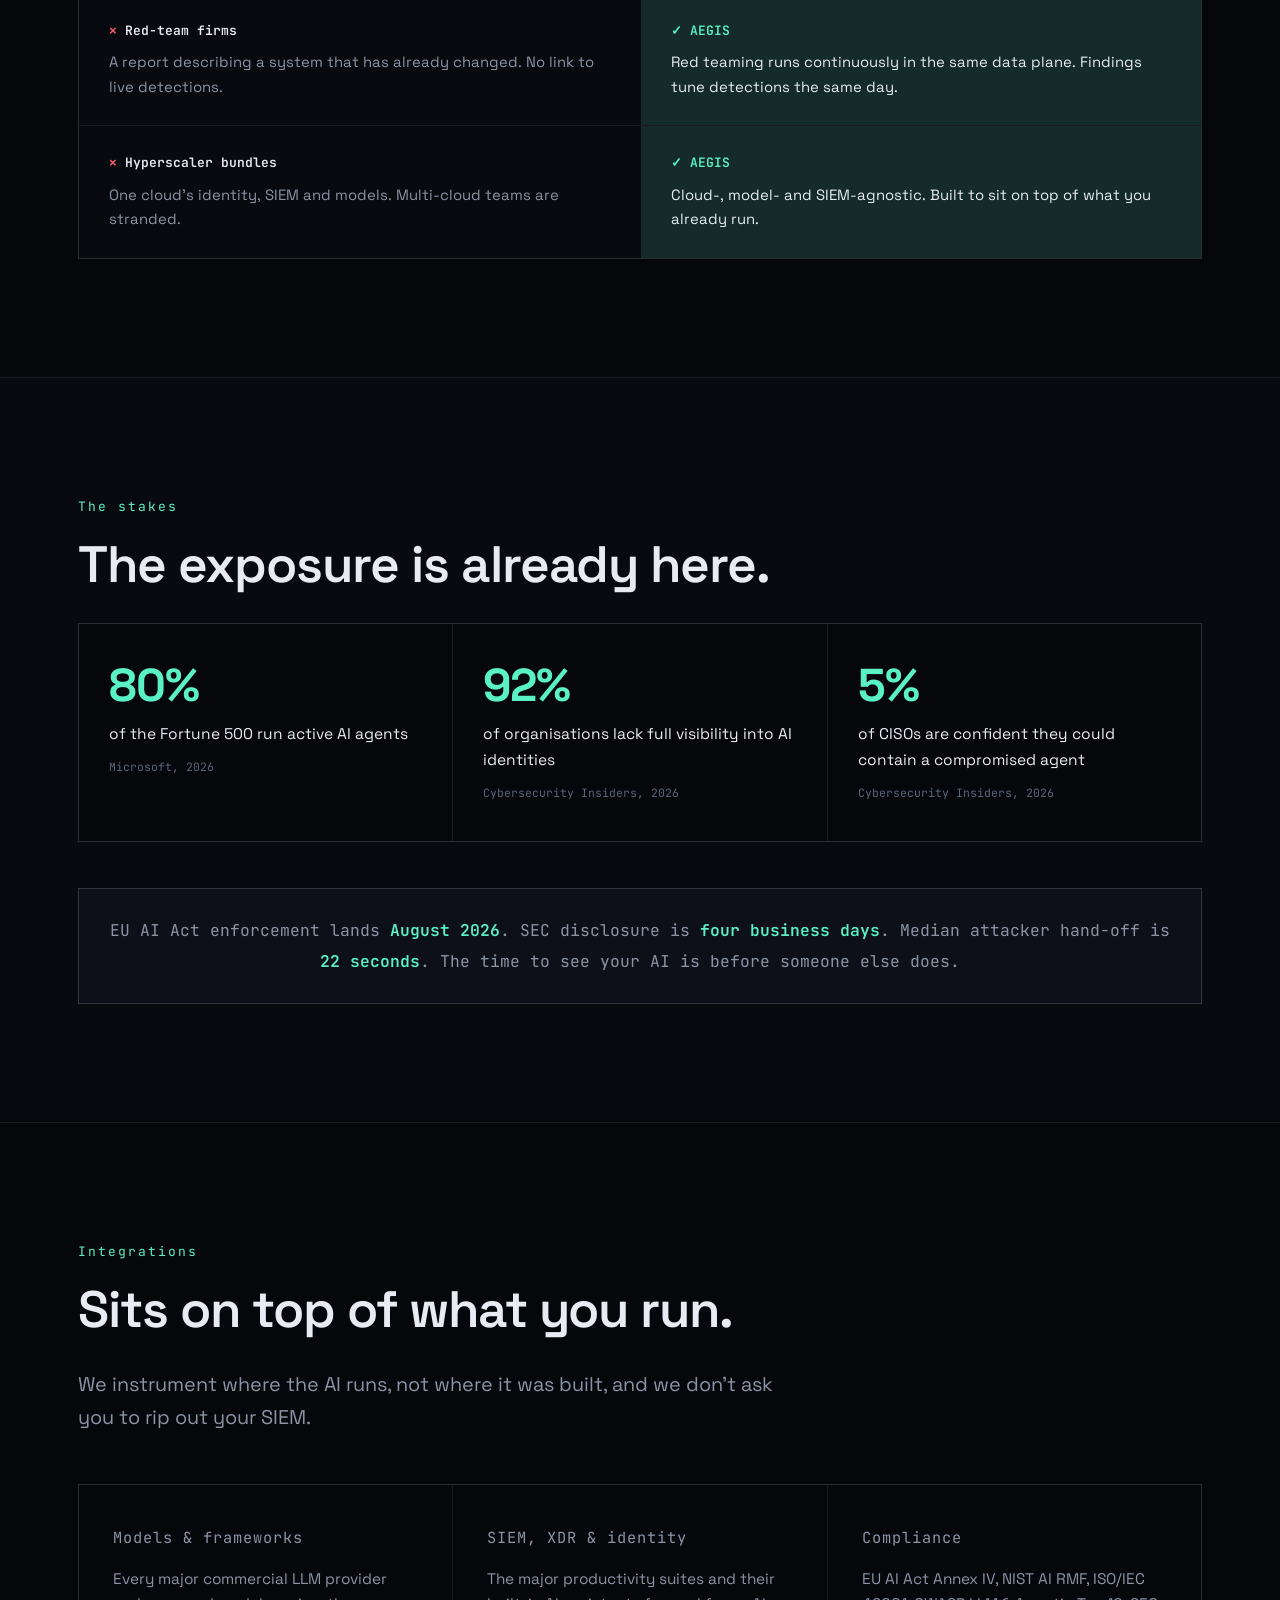
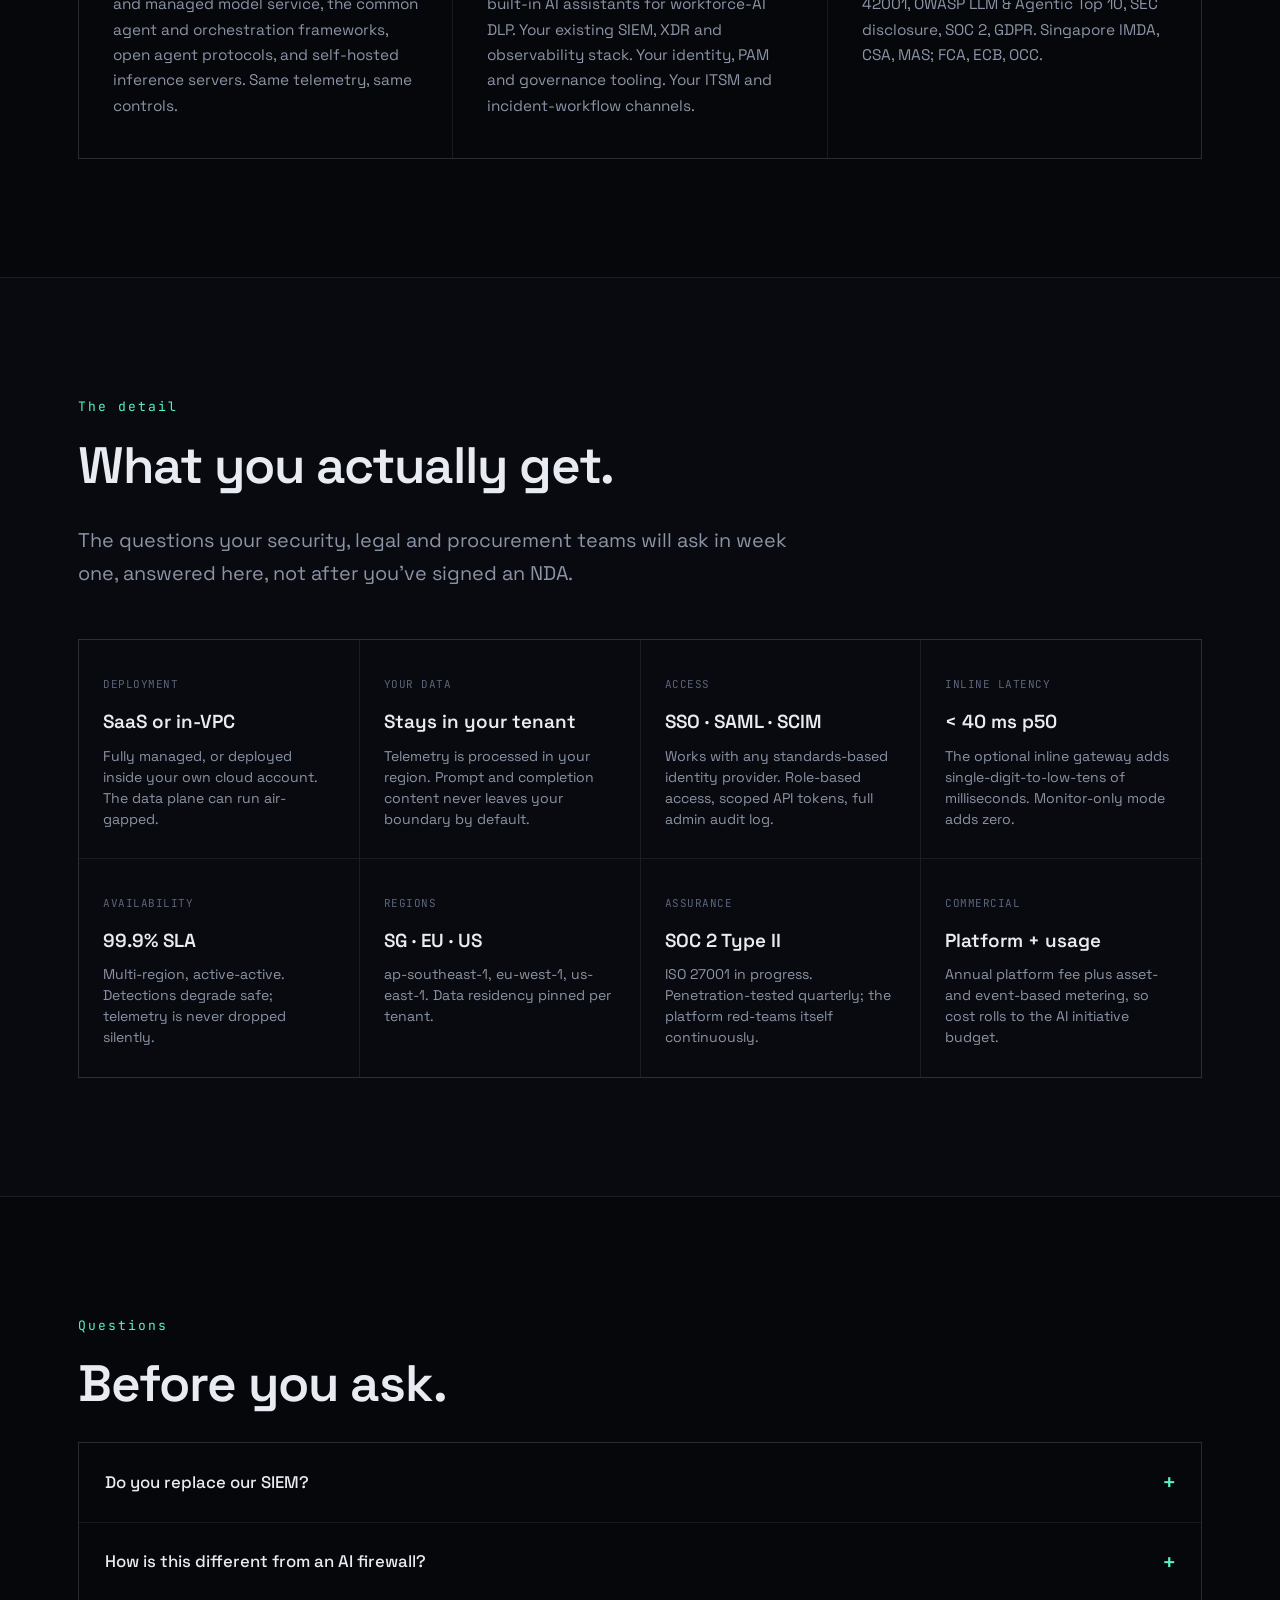
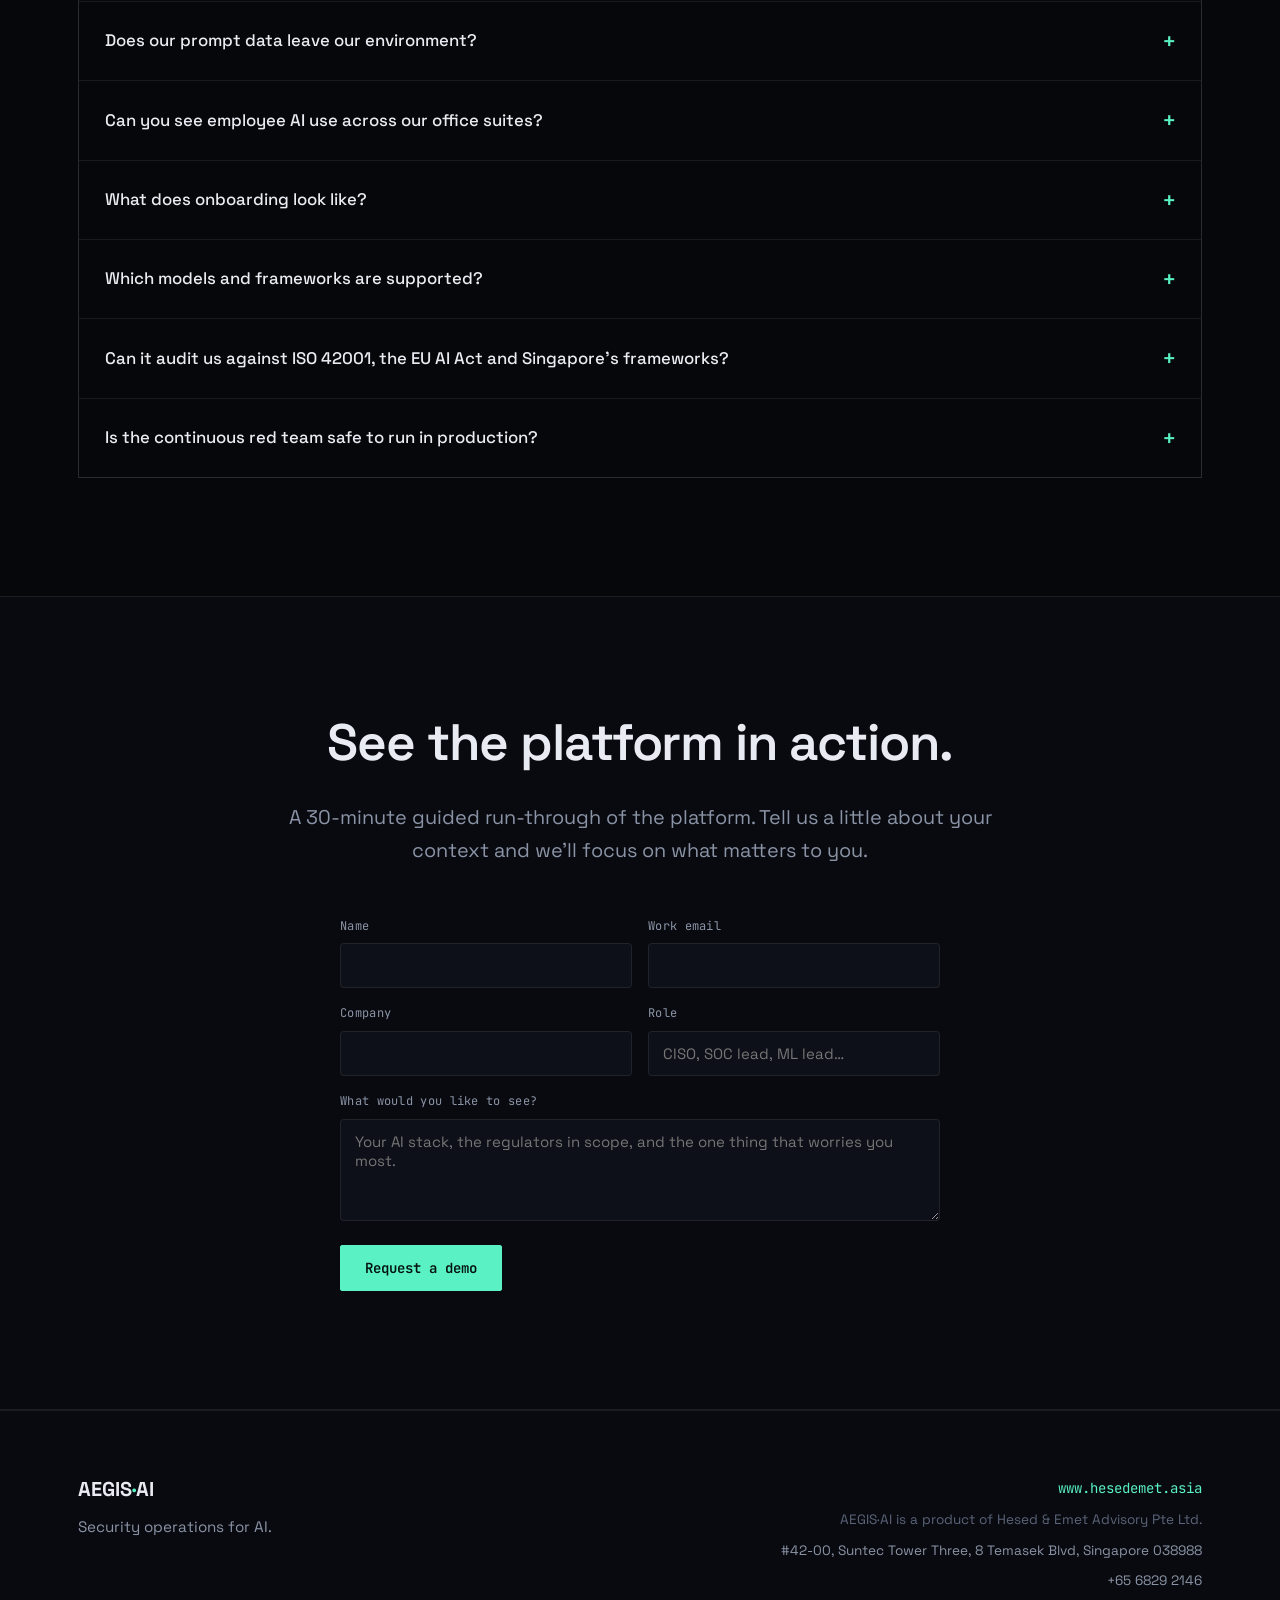
==== commit 2a12d059: "Nav: shorten "Agentic red team" to "Red team"; no-wrap nav links Reuses the existing "Red team" i18n" ====
--- a/index.html
+++ b/index.html
@@ -77,7 +77,7 @@
 <link rel="preconnect" href="https://fonts.googleapis.com" />
 <link rel="preconnect" href="https://fonts.gstatic.com" crossorigin />
 <link href="https://fonts.googleapis.com/css2?family=Space+Grotesk:wght@400;500;600;700&family=JetBrains+Mono:wght@400;500;600&display=swap" rel="stylesheet" />
-<link rel="stylesheet" href="styles.css?v=7" />
+<link rel="stylesheet" href="styles.css?v=8" />
 <style>
 /* critical: language dropdown ships with the HTML so it can't desync from cached CSS */
 .lang-dd{position:relative}
@@ -110,7 +110,7 @@
   <nav class="nav-links" aria-label="Primary">
     <a href="#product">Product</a>
     <a href="#platform">Platform</a>
-    <a href="#agentic">Agentic red team</a>
+    <a href="#agentic">Red team</a>
     <a href="#capabilities">Capabilities</a>
     <a href="#teams">Teams</a>
     <a href="#why">Why AEGIS</a>
@@ -976,7 +976,7 @@
   </div>
 </footer>
 
-<script src="i18n.js?v=7"></script>
-<script src="script.js?v=7"></script>
+<script src="i18n.js?v=8"></script>
+<script src="script.js?v=8"></script>
 </body>
 </html>
--- a/styles.css
+++ b/styles.css
@@ -37,7 +37,7 @@
 .nav-parent{font-family:var(--mono);font-size:12px;color:var(--faint);padding-left:16px;border-left:1px solid var(--line);transition:color .2s;align-self:center}
 .nav-parent:hover{color:var(--accent)}
 .nav-links{display:flex;gap:28px;margin-left:auto;font-family:var(--mono);font-size:13px}
-.nav-links a{color:var(--muted);transition:color .2s;position:relative}
+.nav-links a{color:var(--muted);transition:color .2s;position:relative;white-space:nowrap}
 .nav-links a:hover{color:var(--txt)}
 .nav-links a::after{content:"";position:absolute;left:0;right:100%;bottom:-6px;height:1px;background:var(--accent);transition:right .25s}
 .nav-links a:hover::after{right:0}
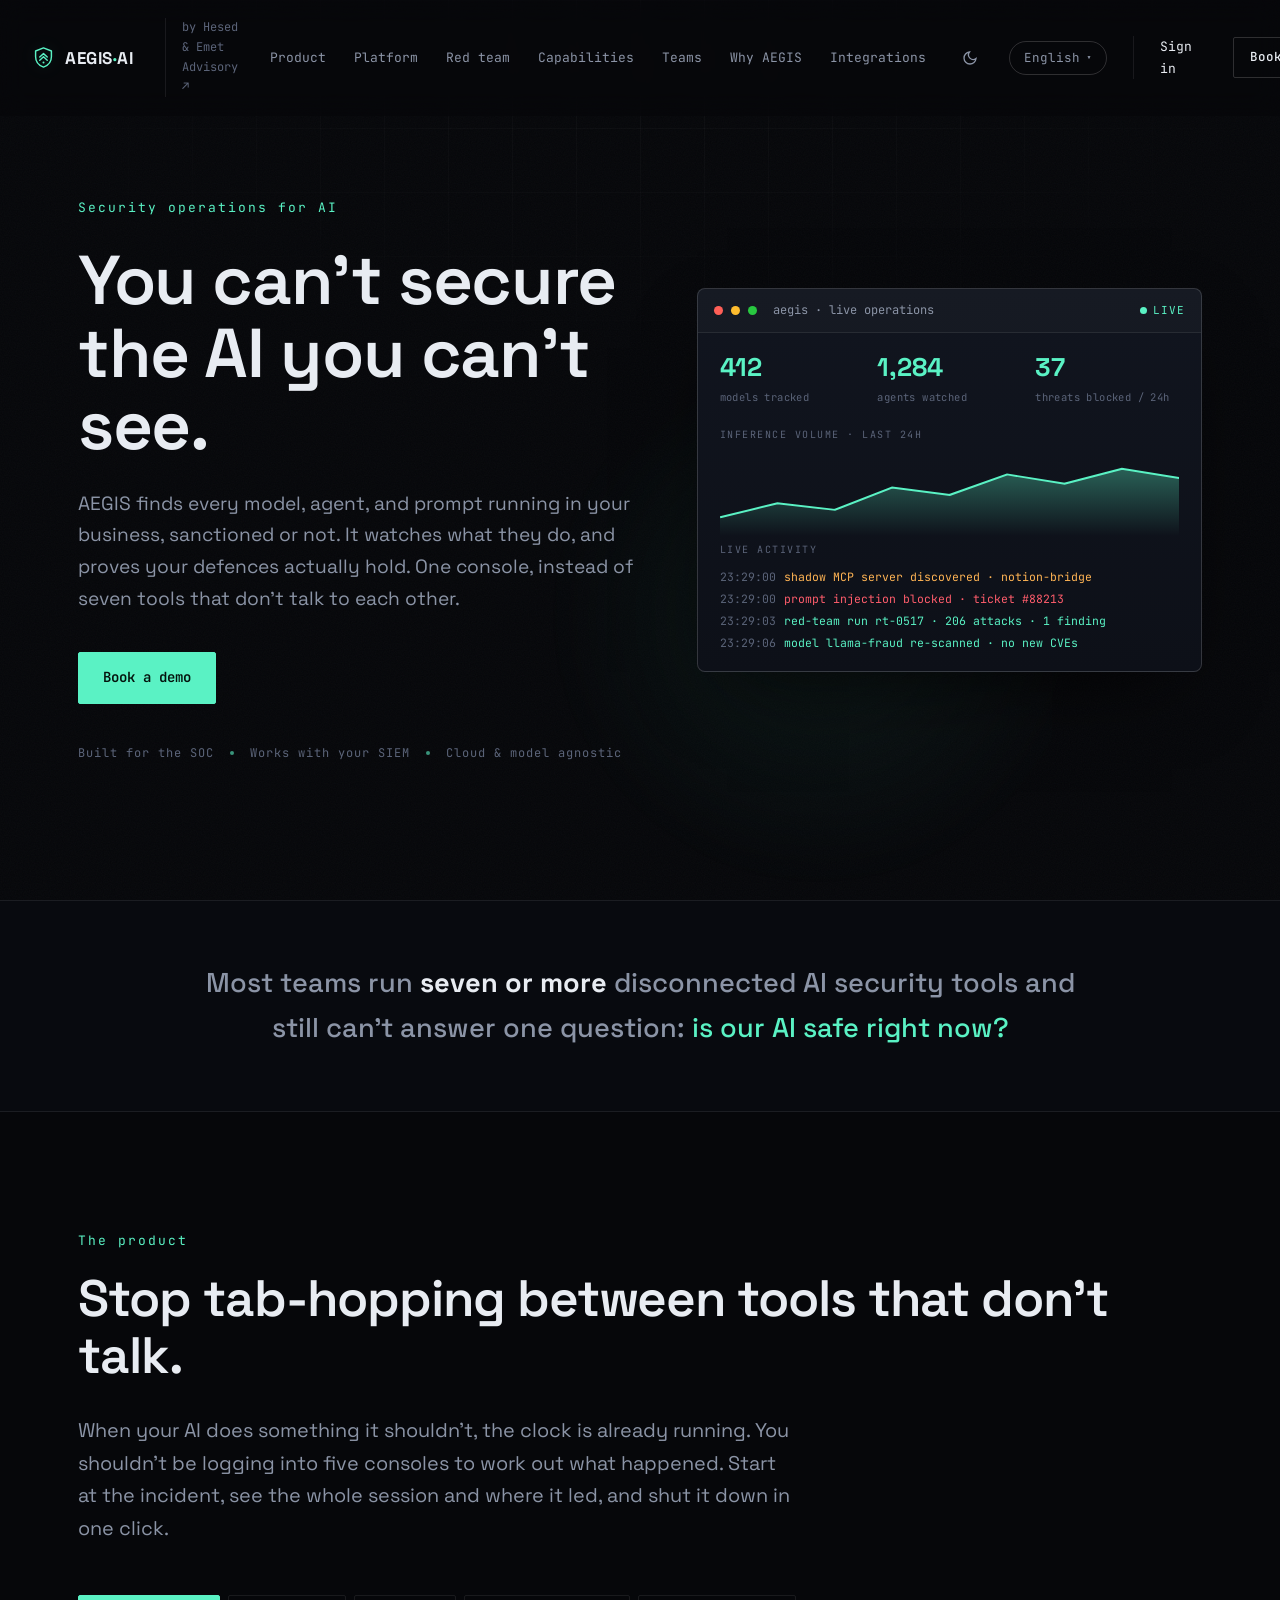
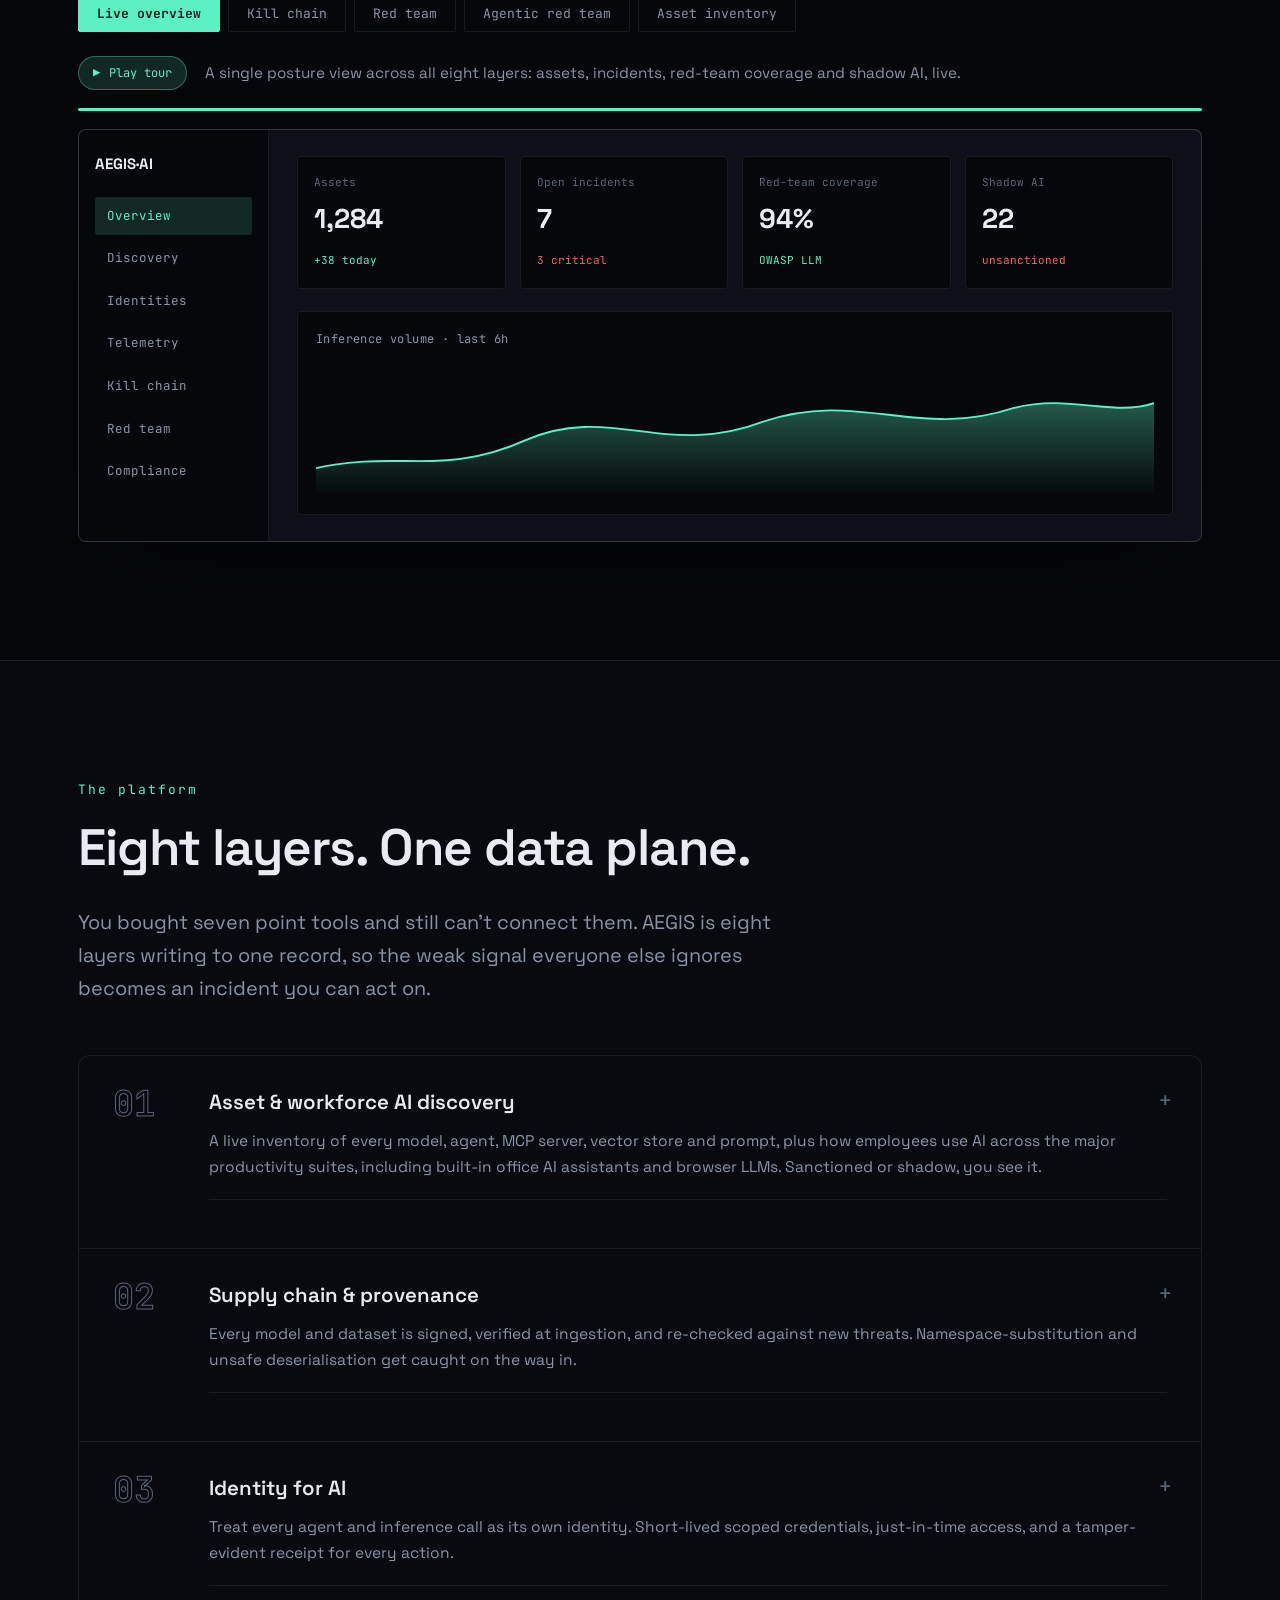
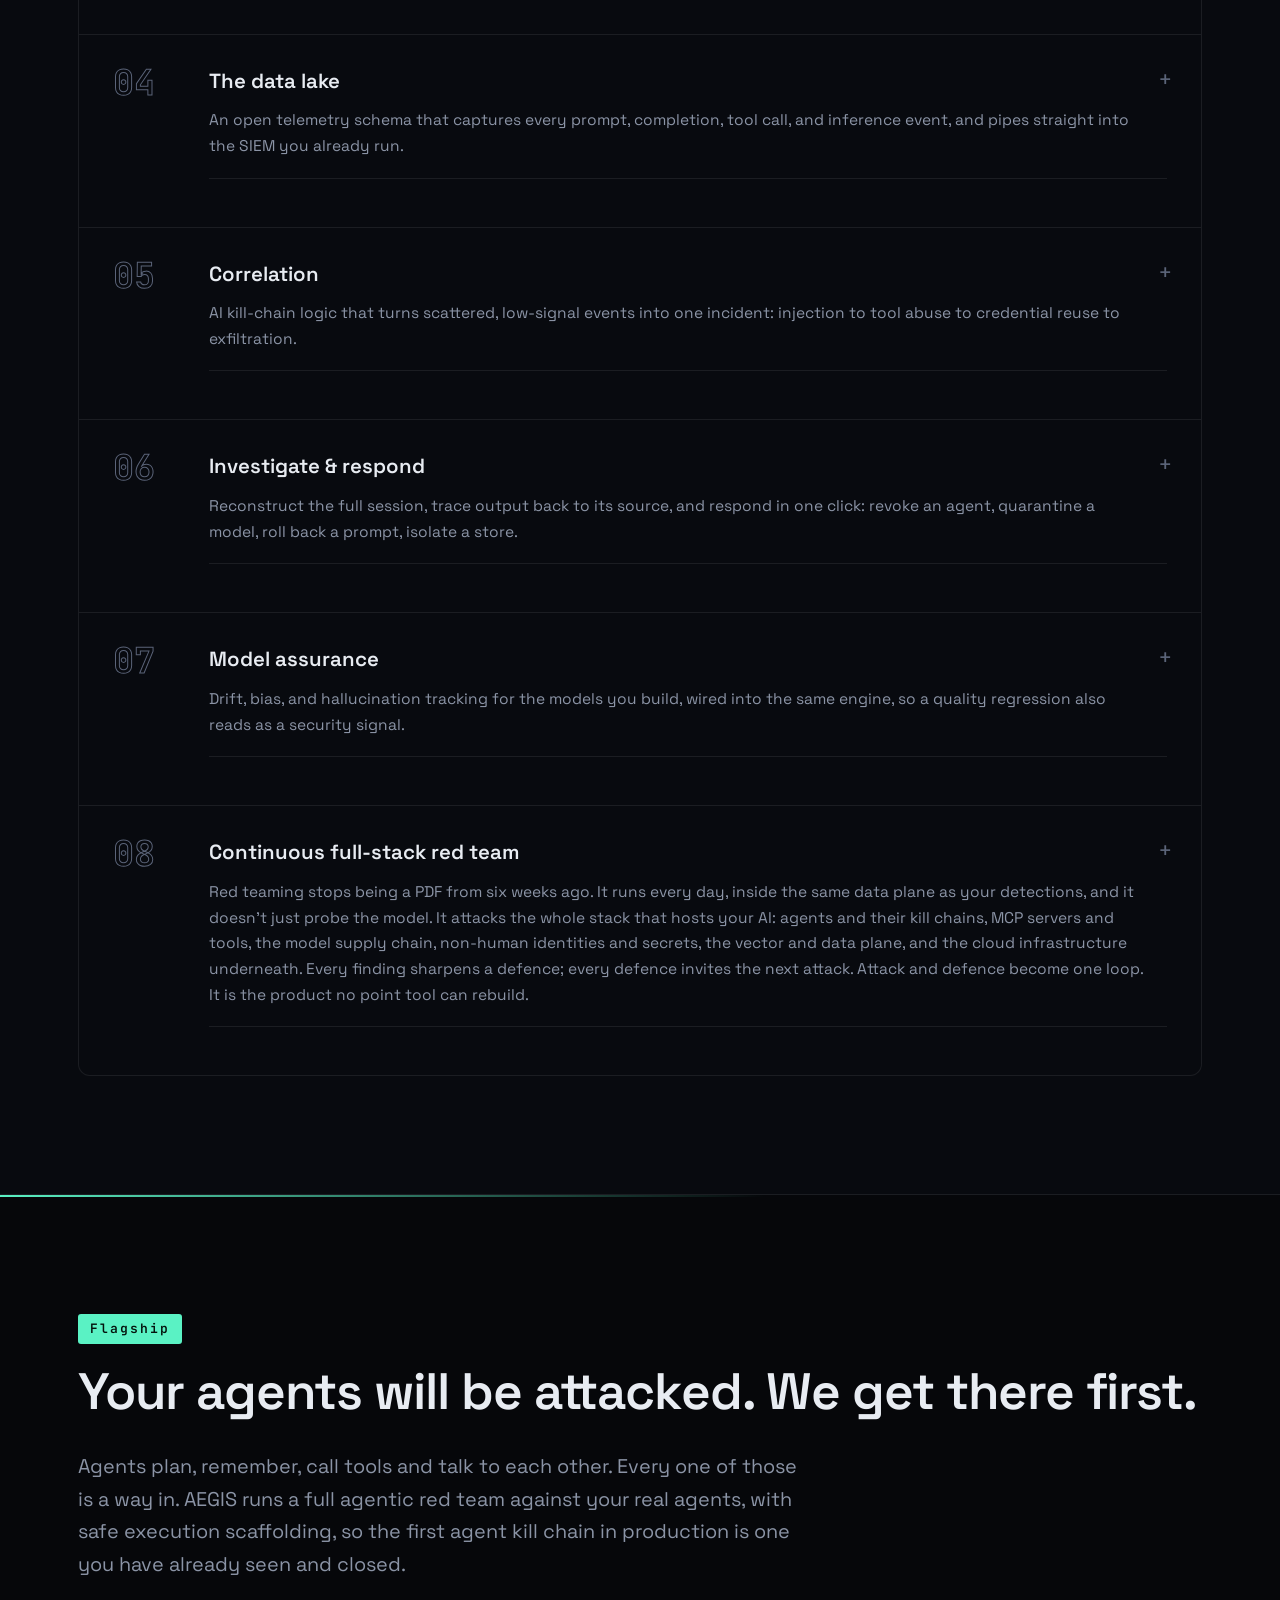
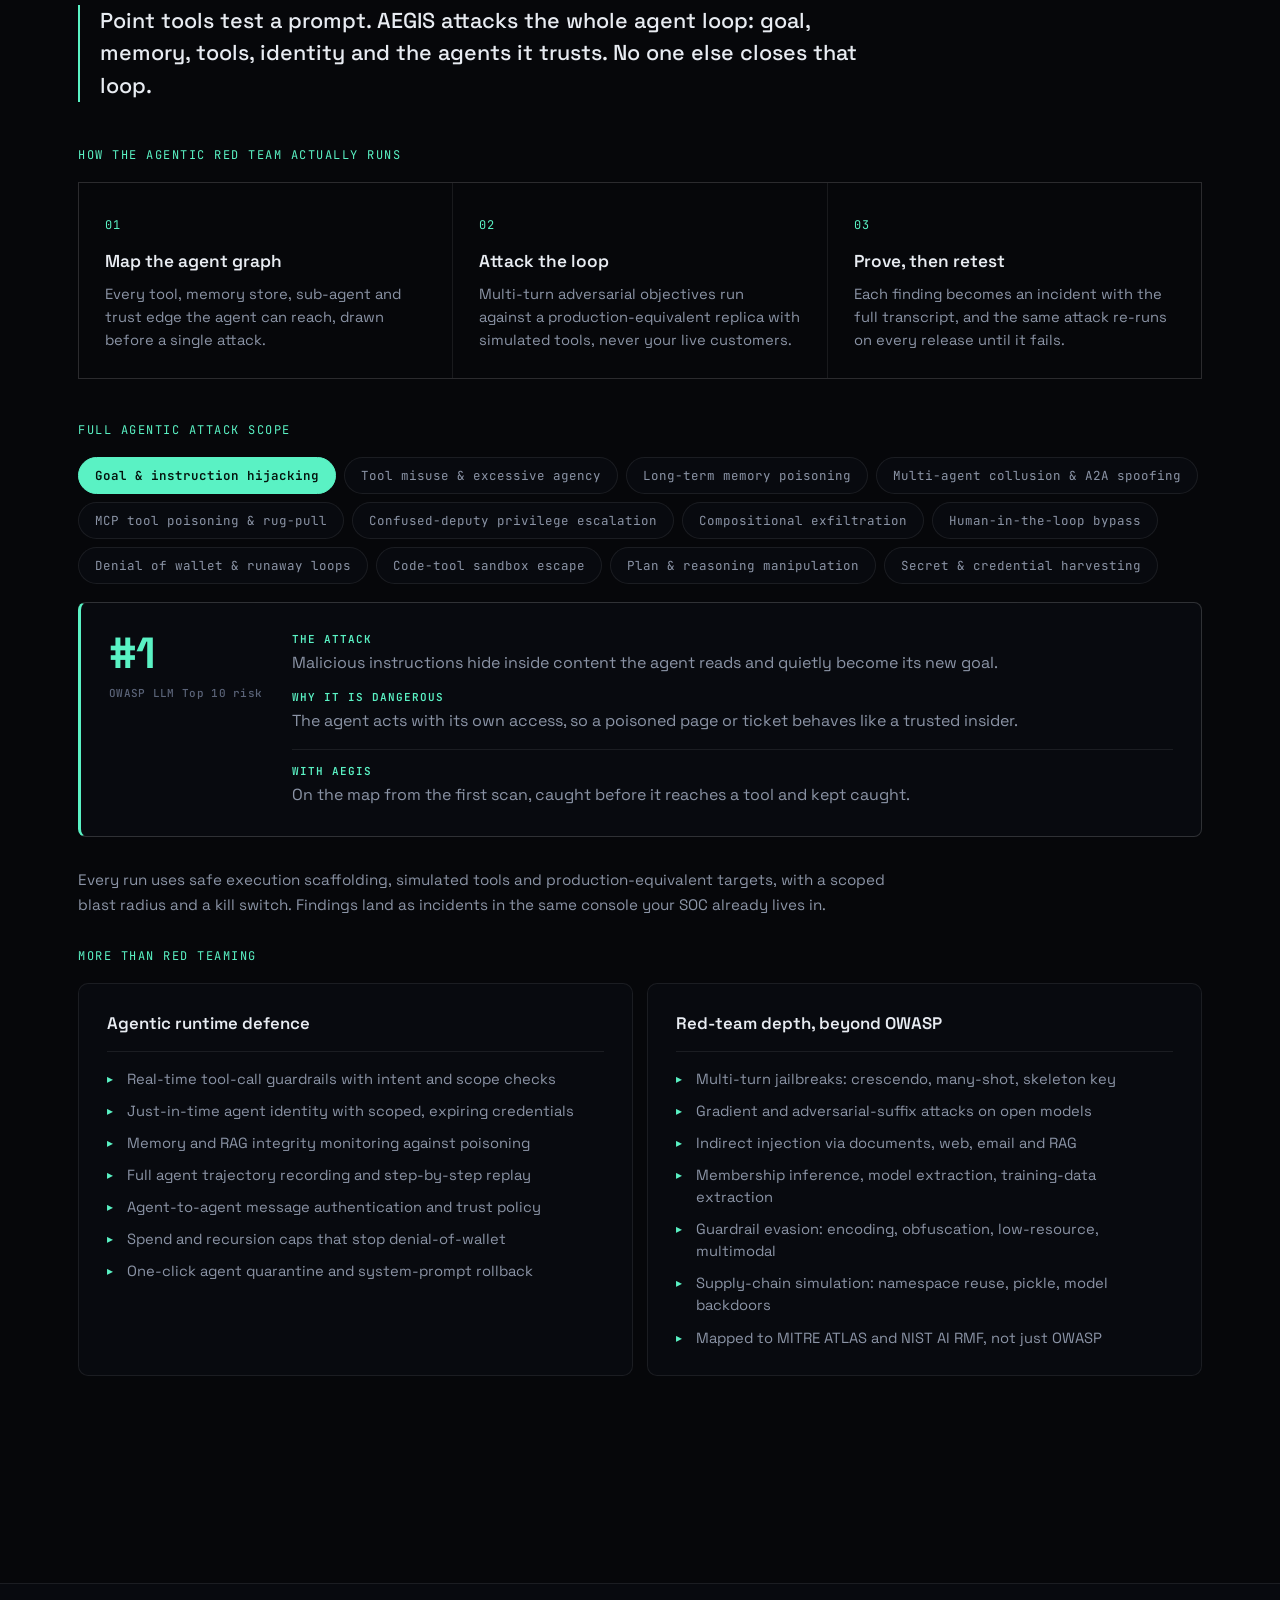
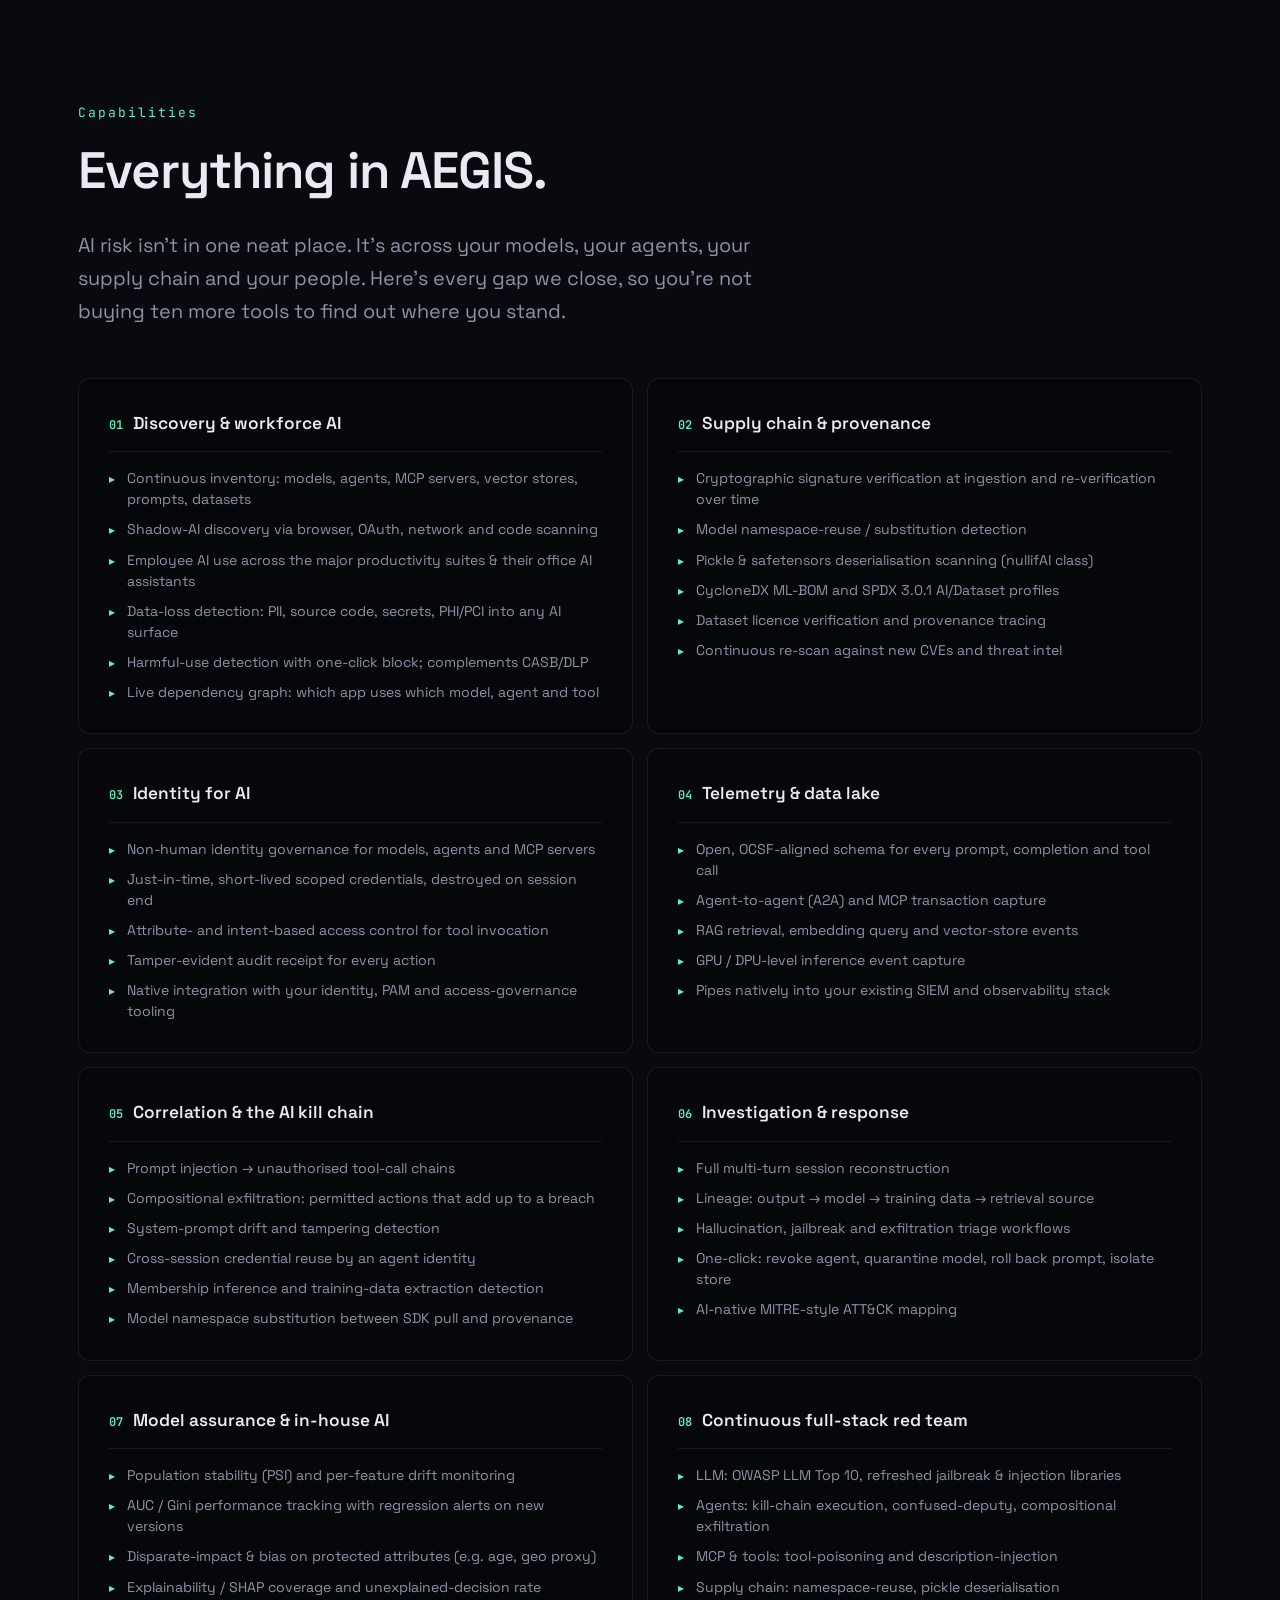
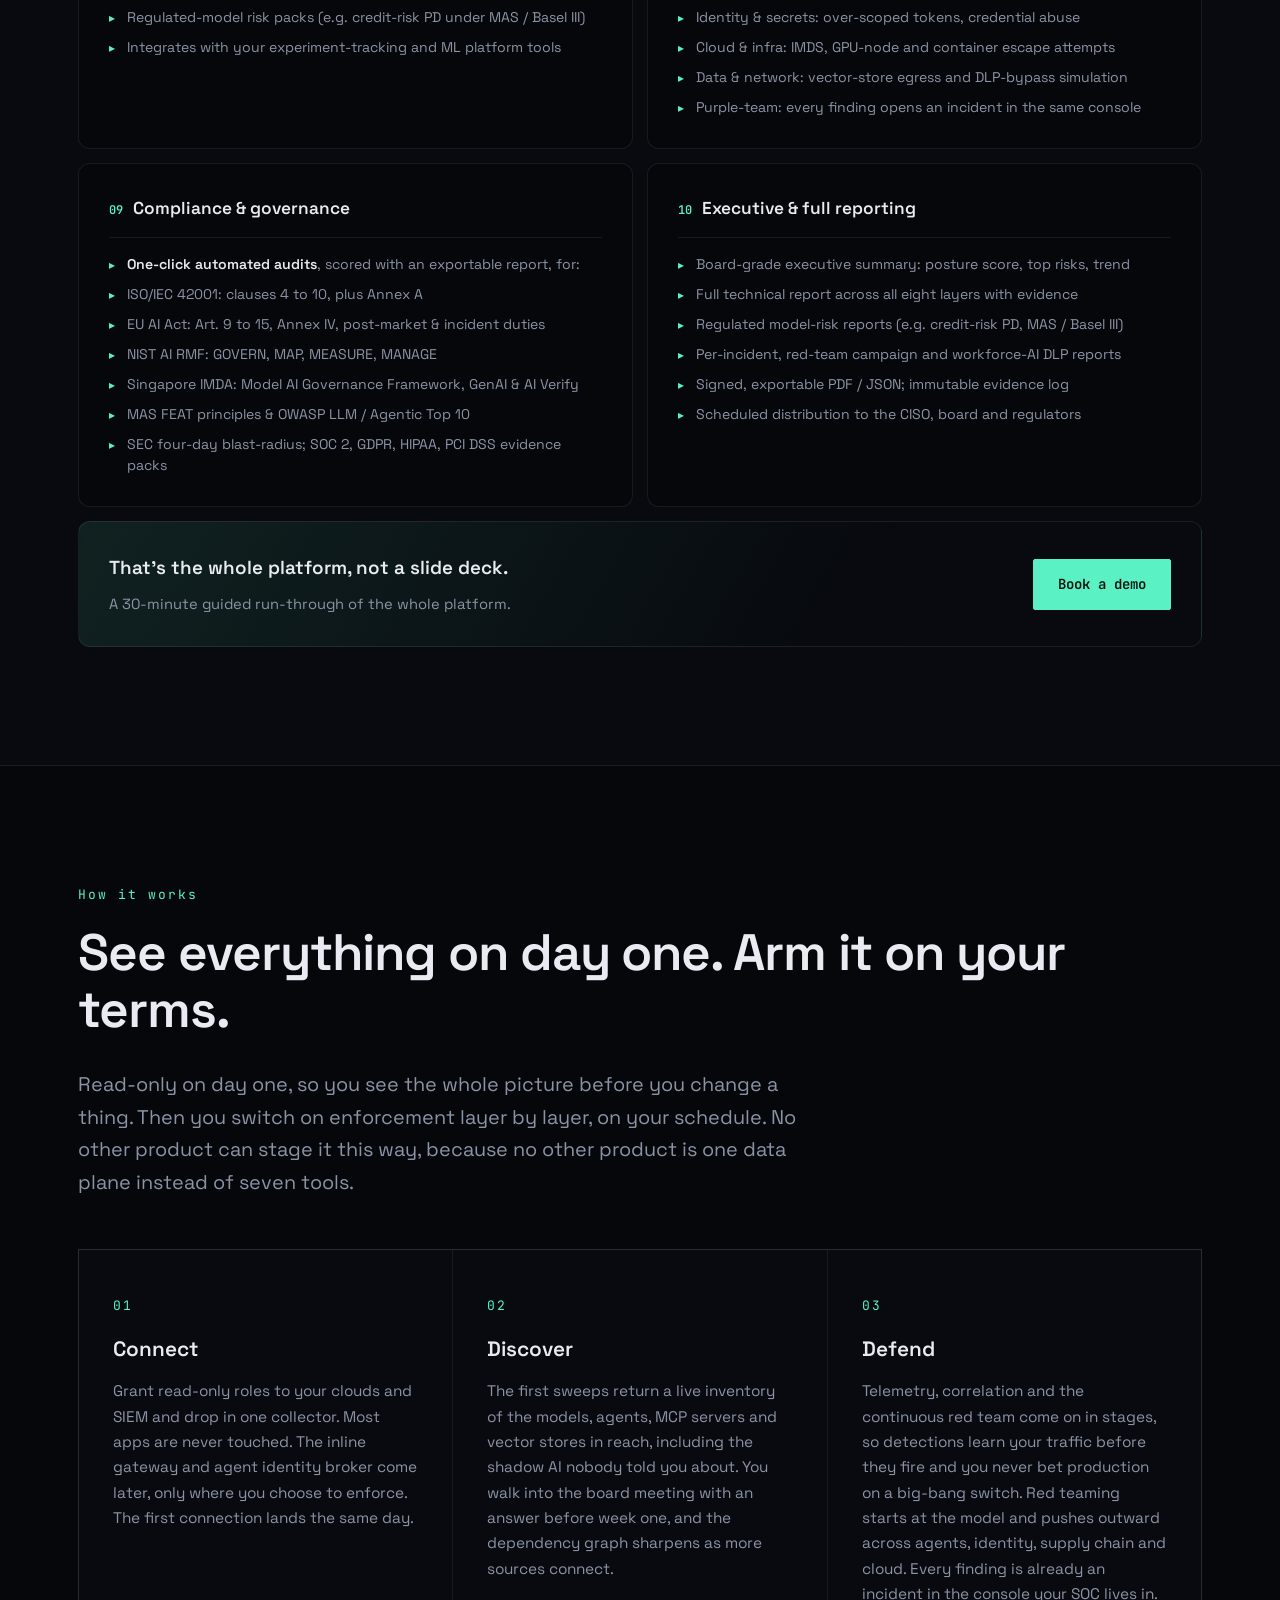
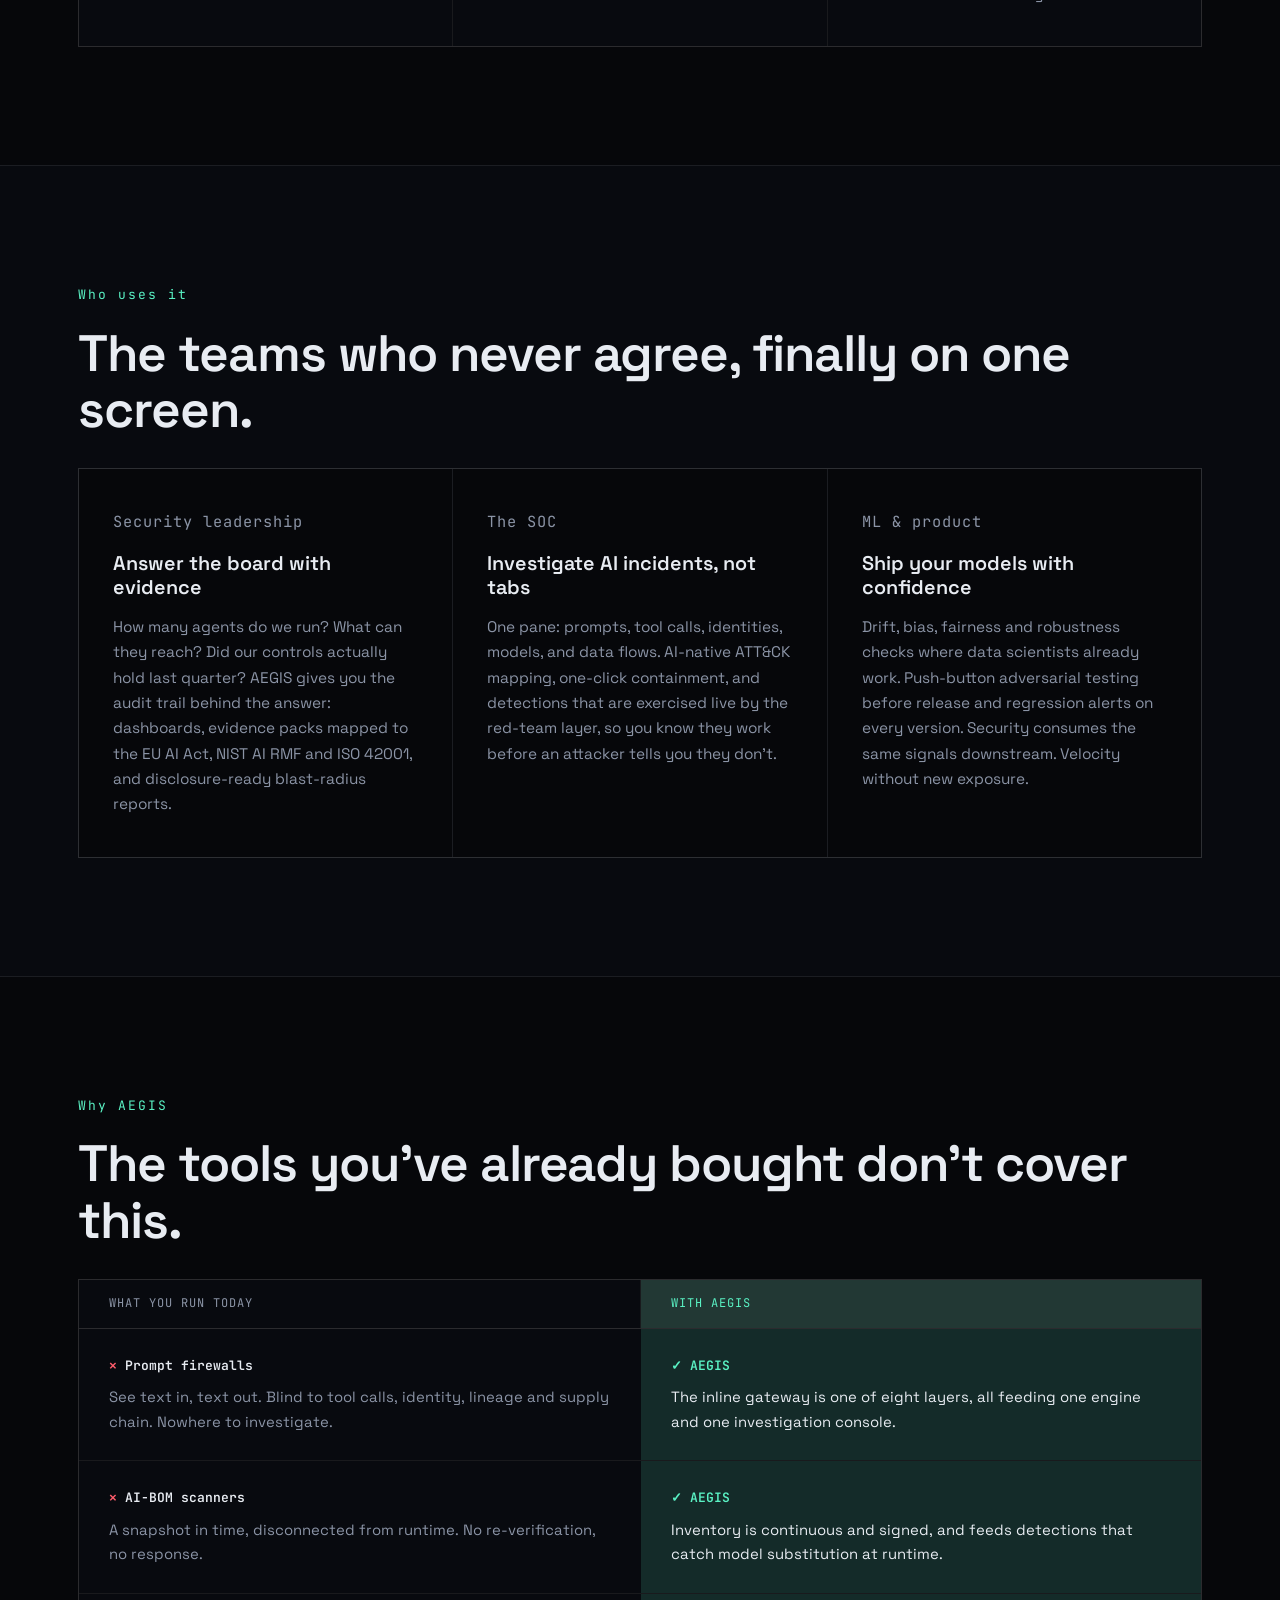
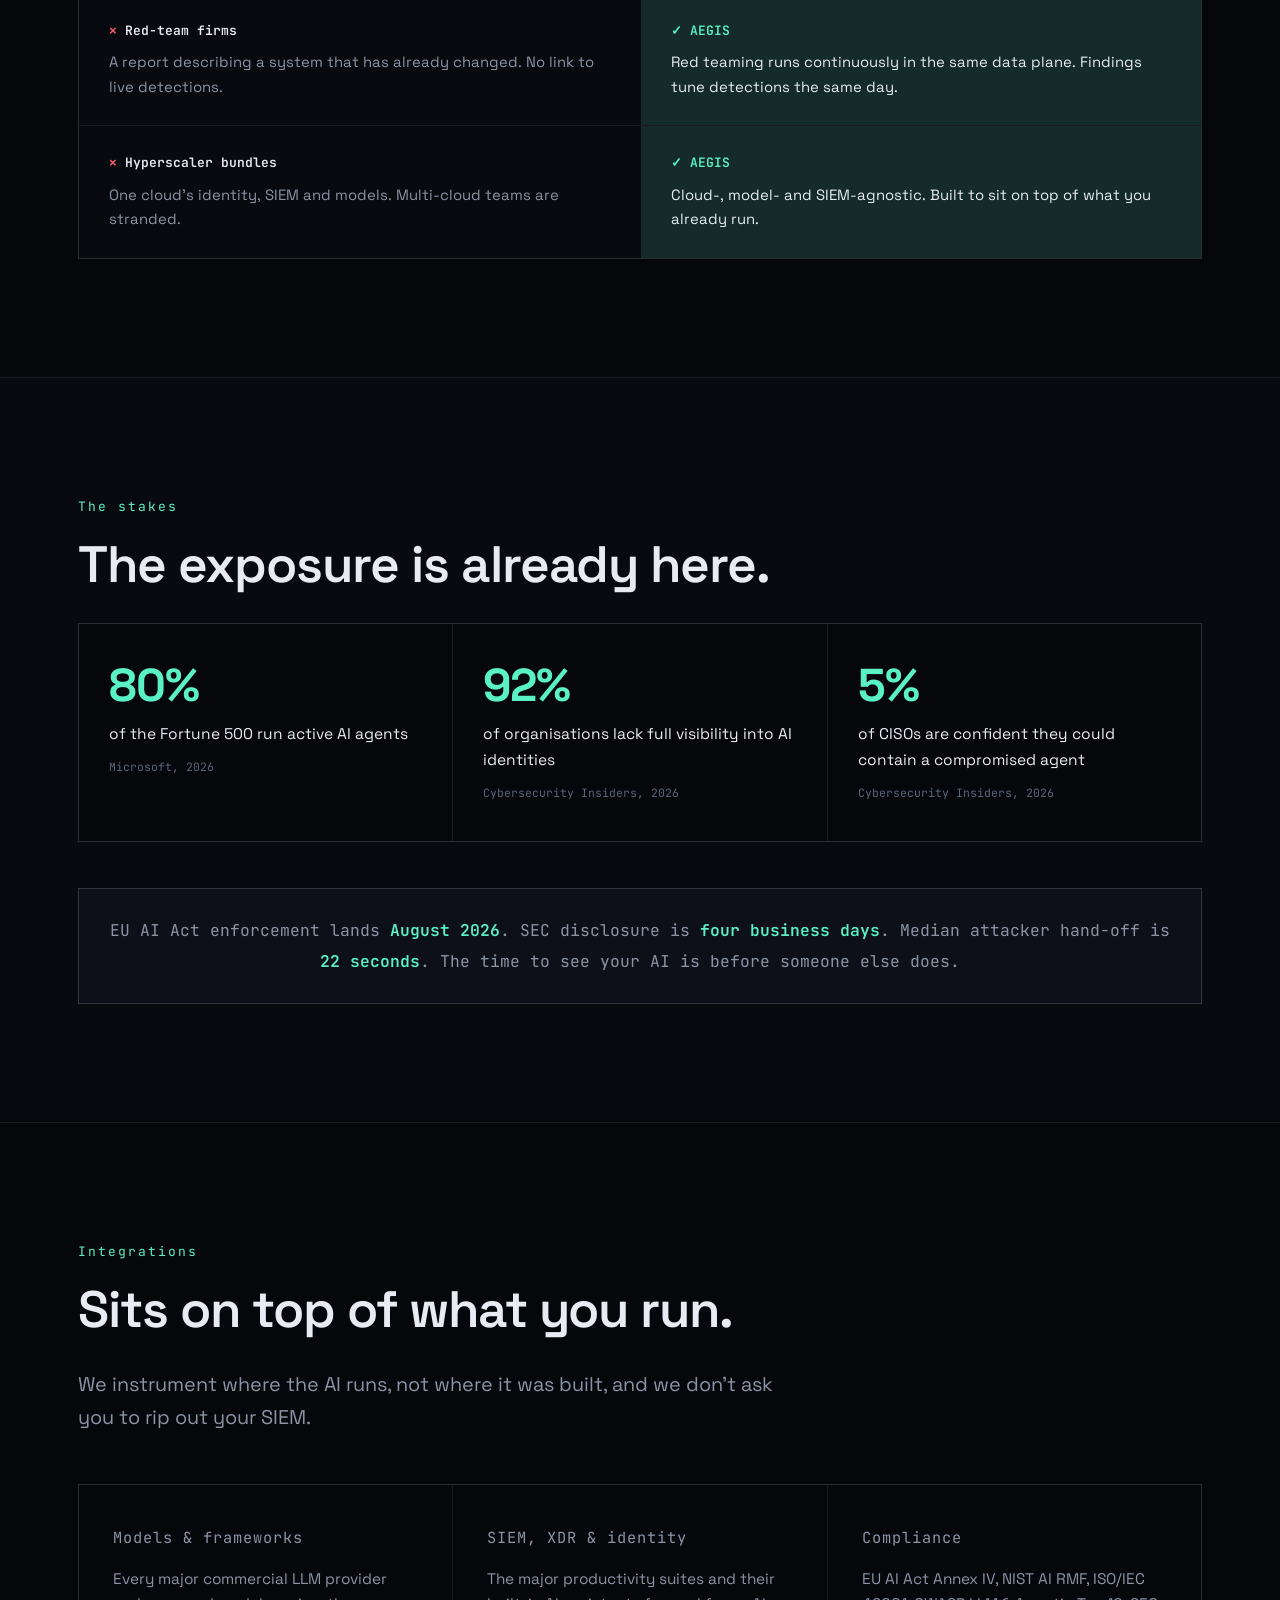
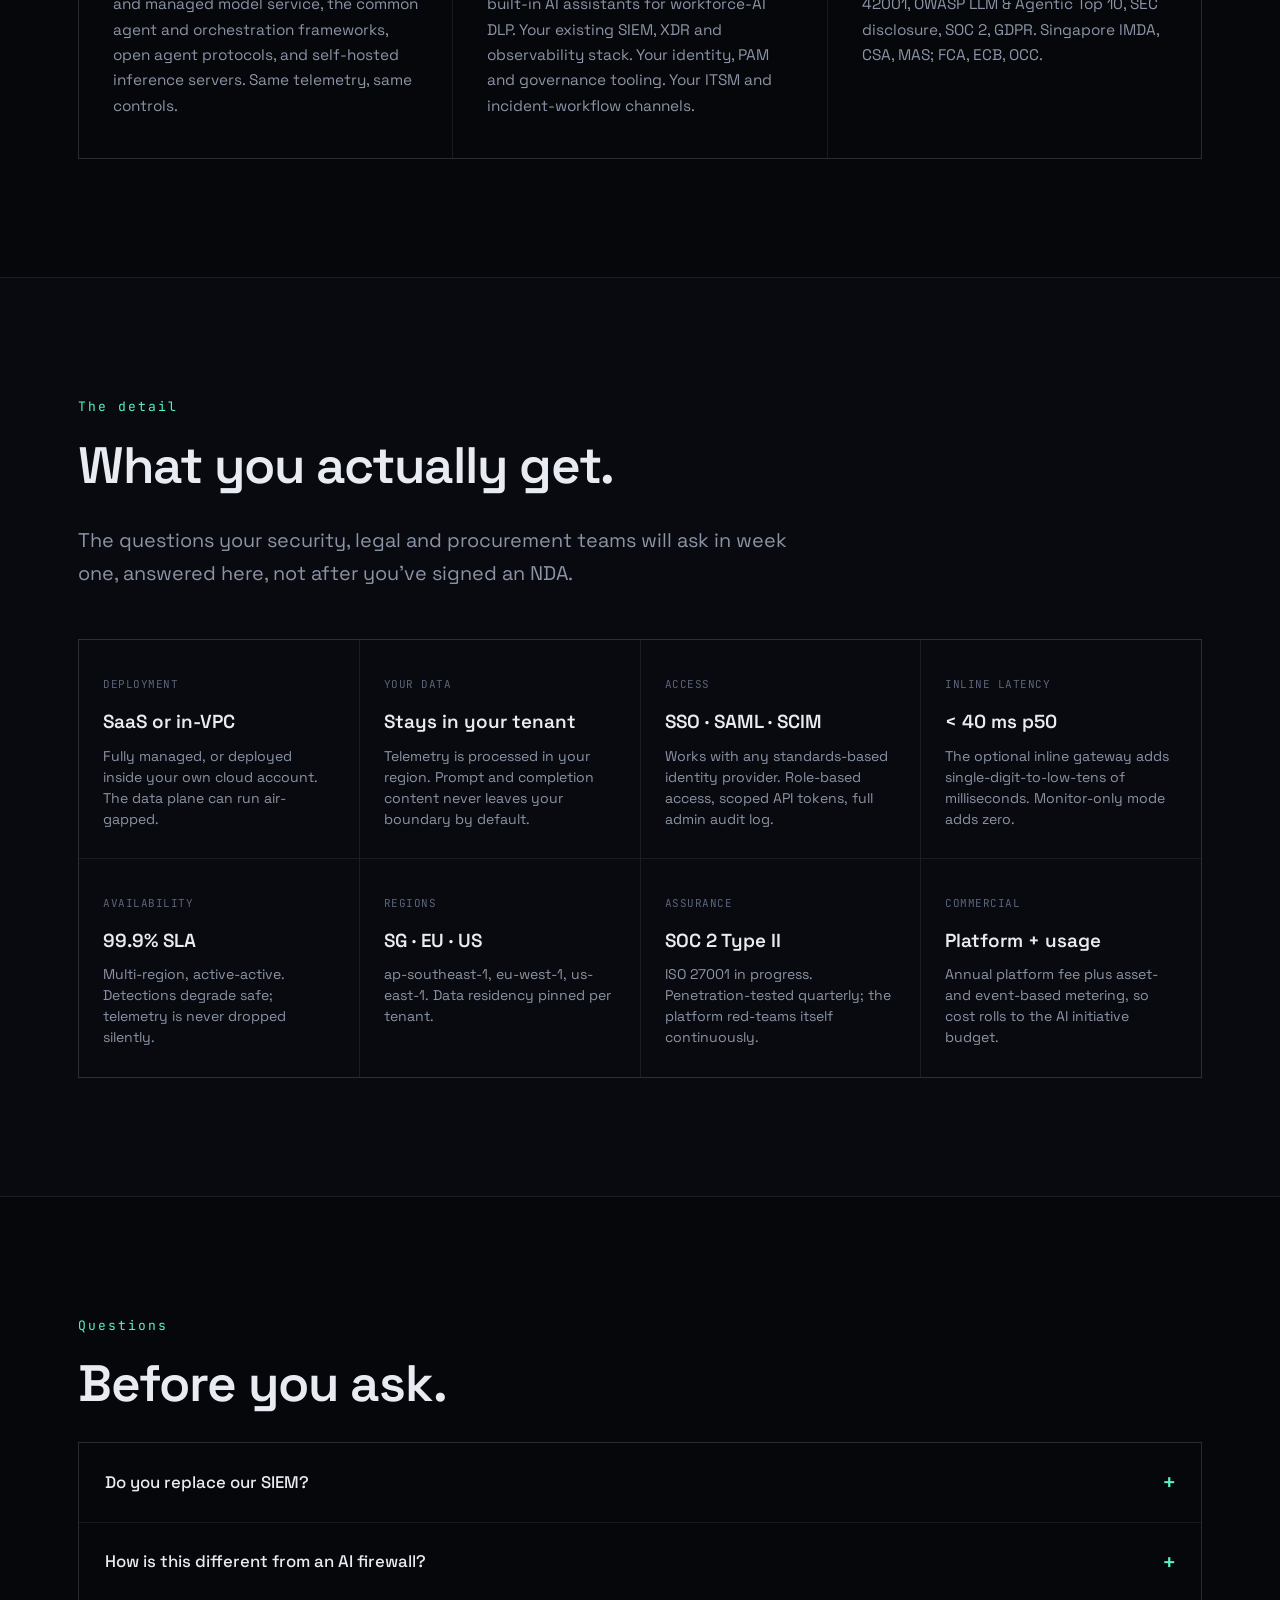
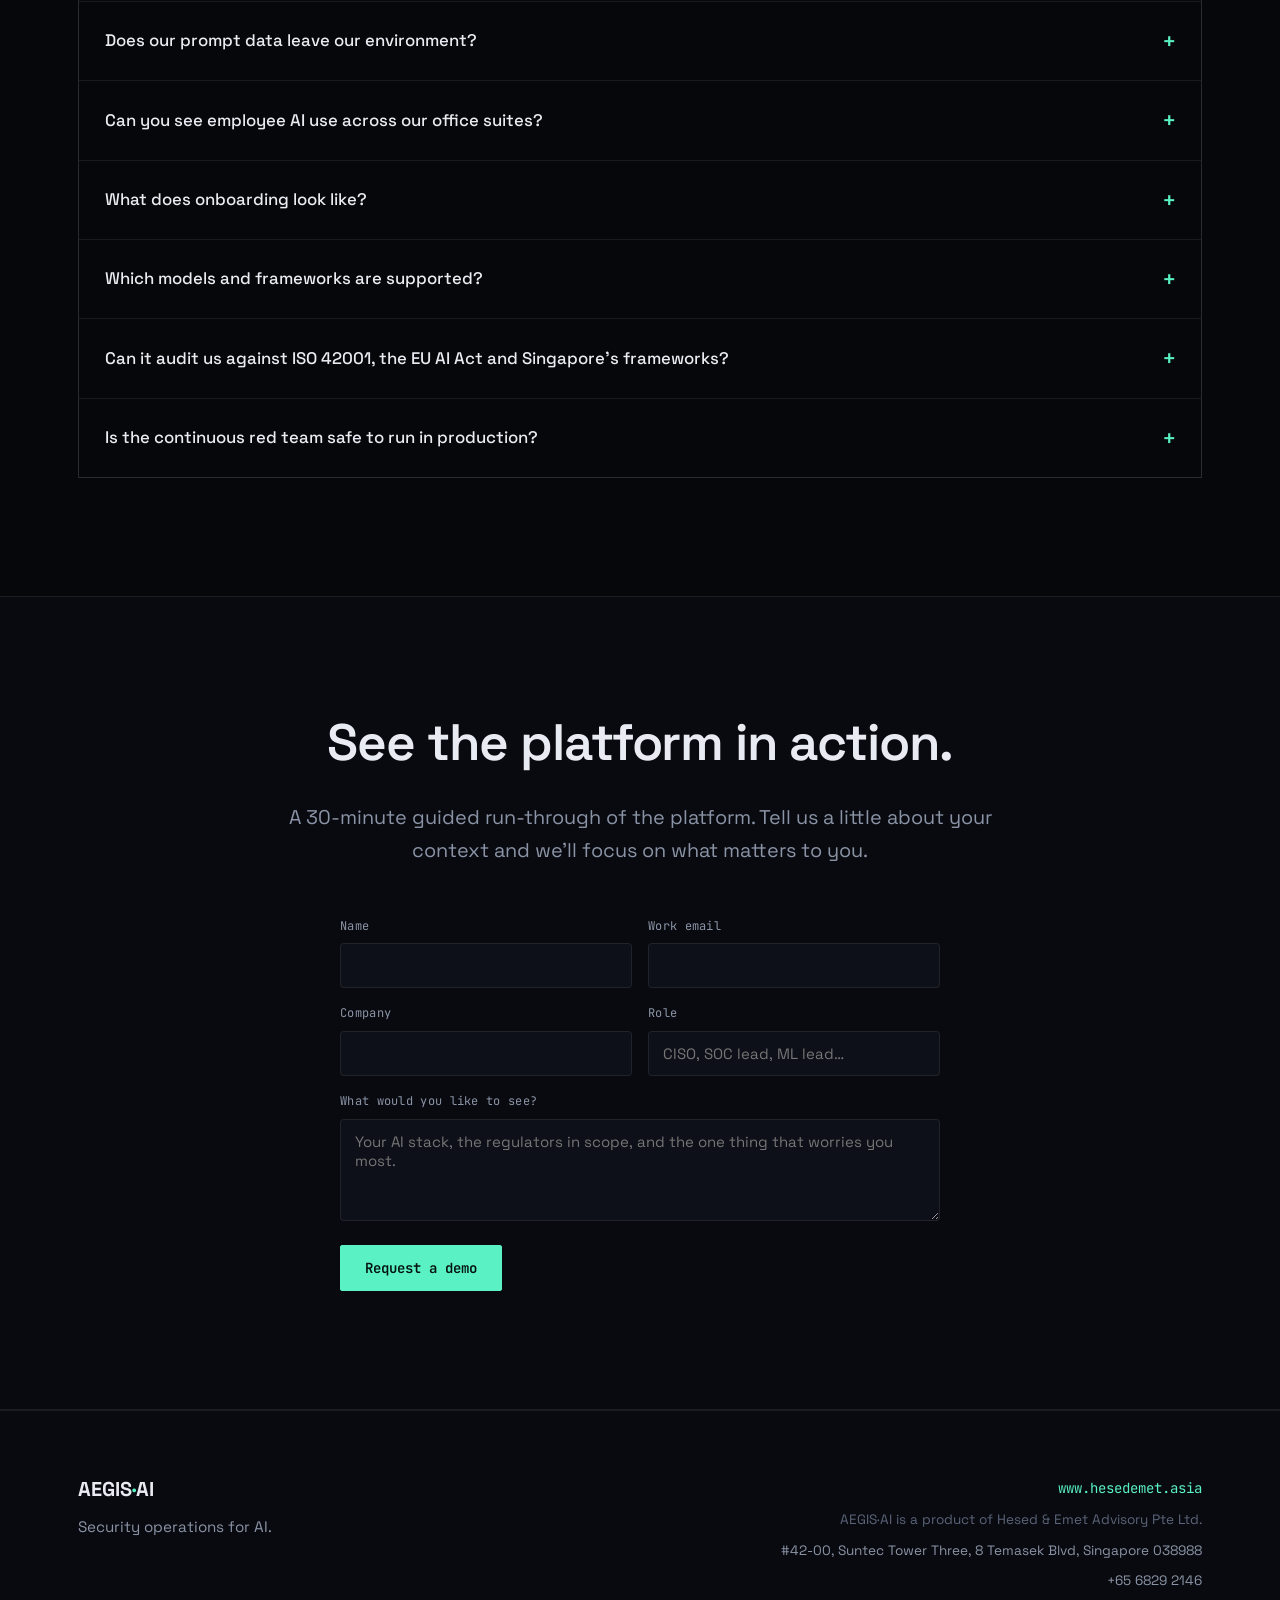
==== commit 8a5983d2: "Scrub vendor brand names from console demo data; SEO/GEO refresh (sitemap, llms.txt, JSON-LD)" ====
--- a/index.html
+++ b/index.html
@@ -49,7 +49,7 @@
       "@id": "https://aegis.hesedemet.asia/#website",
       "url": "https://aegis.hesedemet.asia/",
       "name": "AEGIS·AI",
-      "inLanguage": ["en", "zh-Hant"],
+      "inLanguage": ["en", "zh-Hant", "zh-Hans", "ko"],
       "publisher": { "@id": "https://aegis.hesedemet.asia/#org" }
     },
     {
@@ -59,7 +59,8 @@
       "operatingSystem": "Web, SaaS, in-VPC",
       "url": "https://aegis.hesedemet.asia/",
       "publisher": { "@id": "https://aegis.hesedemet.asia/#org" },
-      "description": "AEGIS·AI is the unified AI Security Operations platform: discover every model, agent and prompt, govern non-human identities, correlate the AI kill chain, and run continuous full-stack red teaming, from one console. One-click conformity audits for ISO/IEC 42001, the EU AI Act, NIST AI RMF, Singapore IMDA and MAS FEAT.",
+      "description": "AEGIS·AI is the unified AI Security Operations platform: discover every model, agent and prompt, govern non-human identities, correlate the AI kill chain, and run continuous full-stack and agentic AI red teaming, from one console. One-click conformity audits for ISO/IEC 42001, the EU AI Act, NIST AI RMF, Singapore IMDA and MAS FEAT.",
+      "featureList": "Agentic AI red team, full-stack continuous red team, AI asset and shadow-AI discovery, non-human identity governance, OCSF telemetry data lake, AI kill-chain correlation, investigation and one-click response, model assurance, one-click compliance audits, executive reporting",
       "offers": { "@type": "Offer", "category": "Annual platform fee plus asset- and event-based usage" }
     },
     {
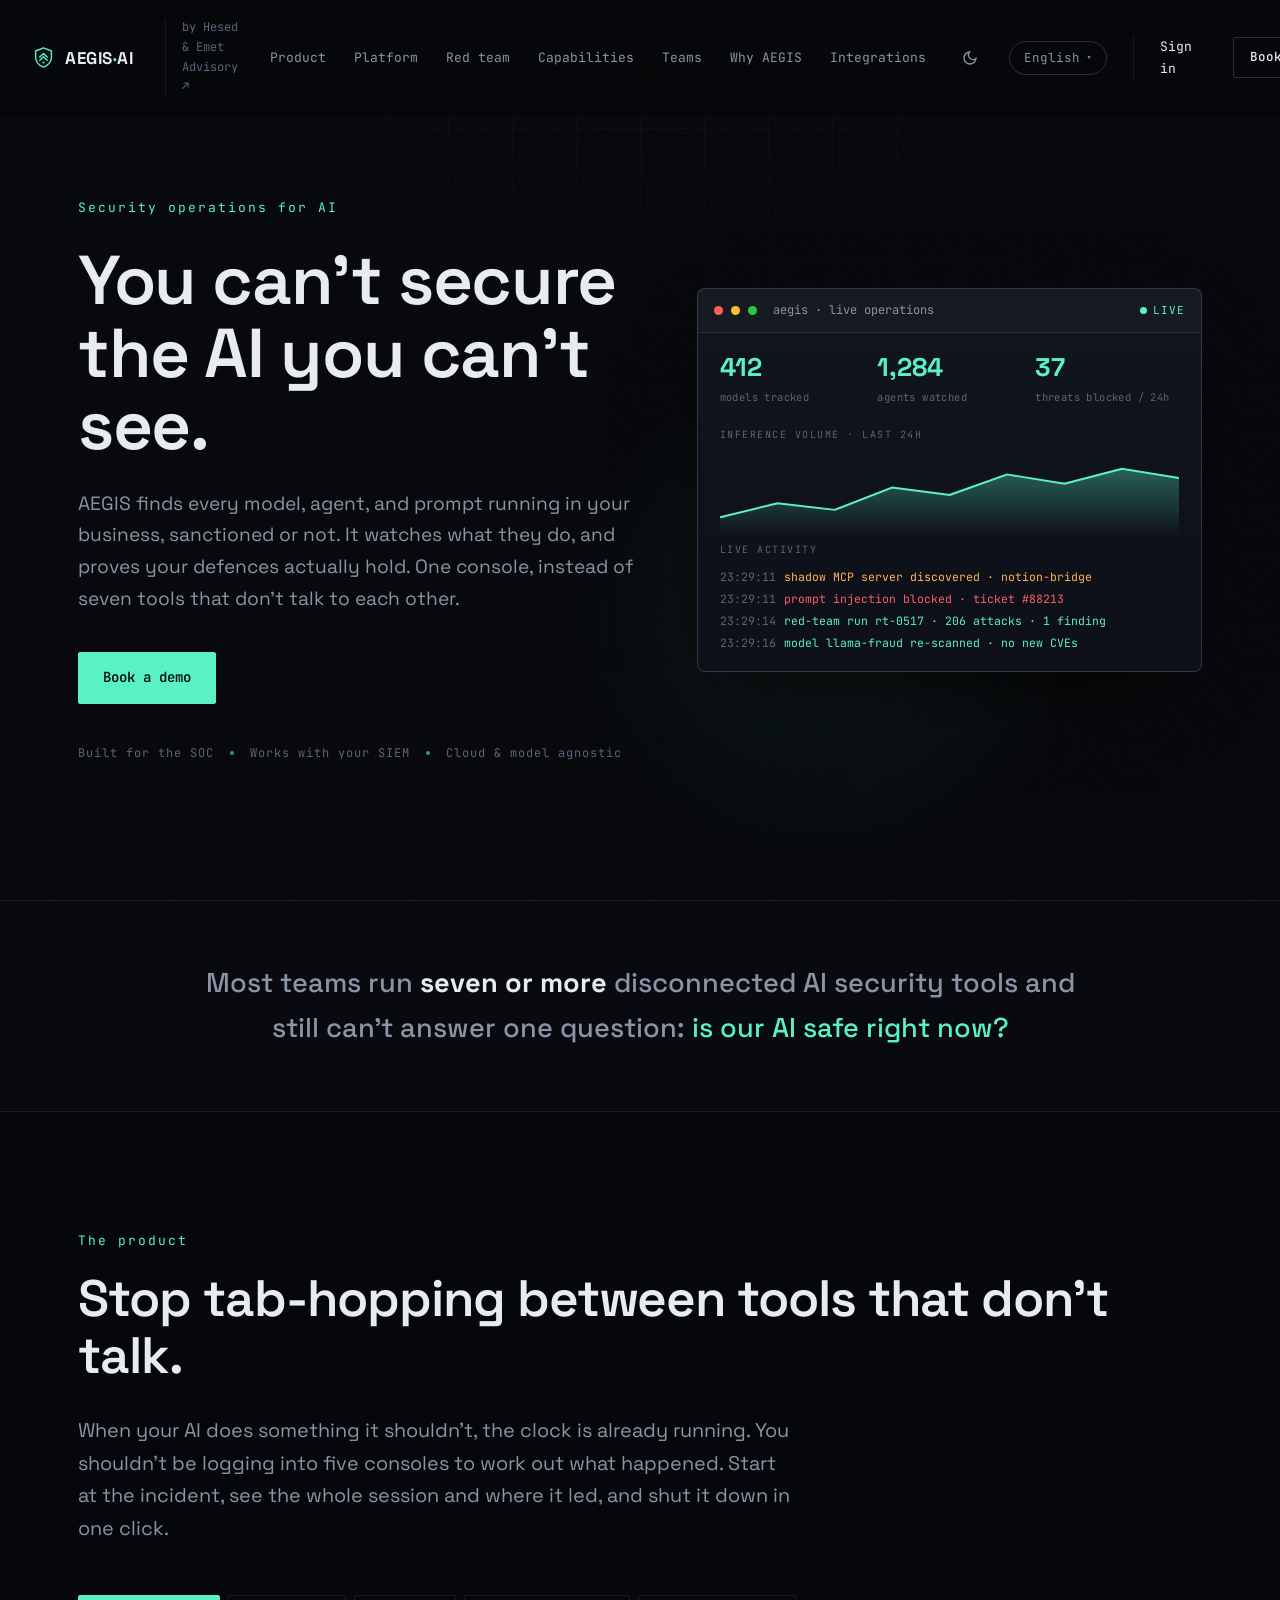
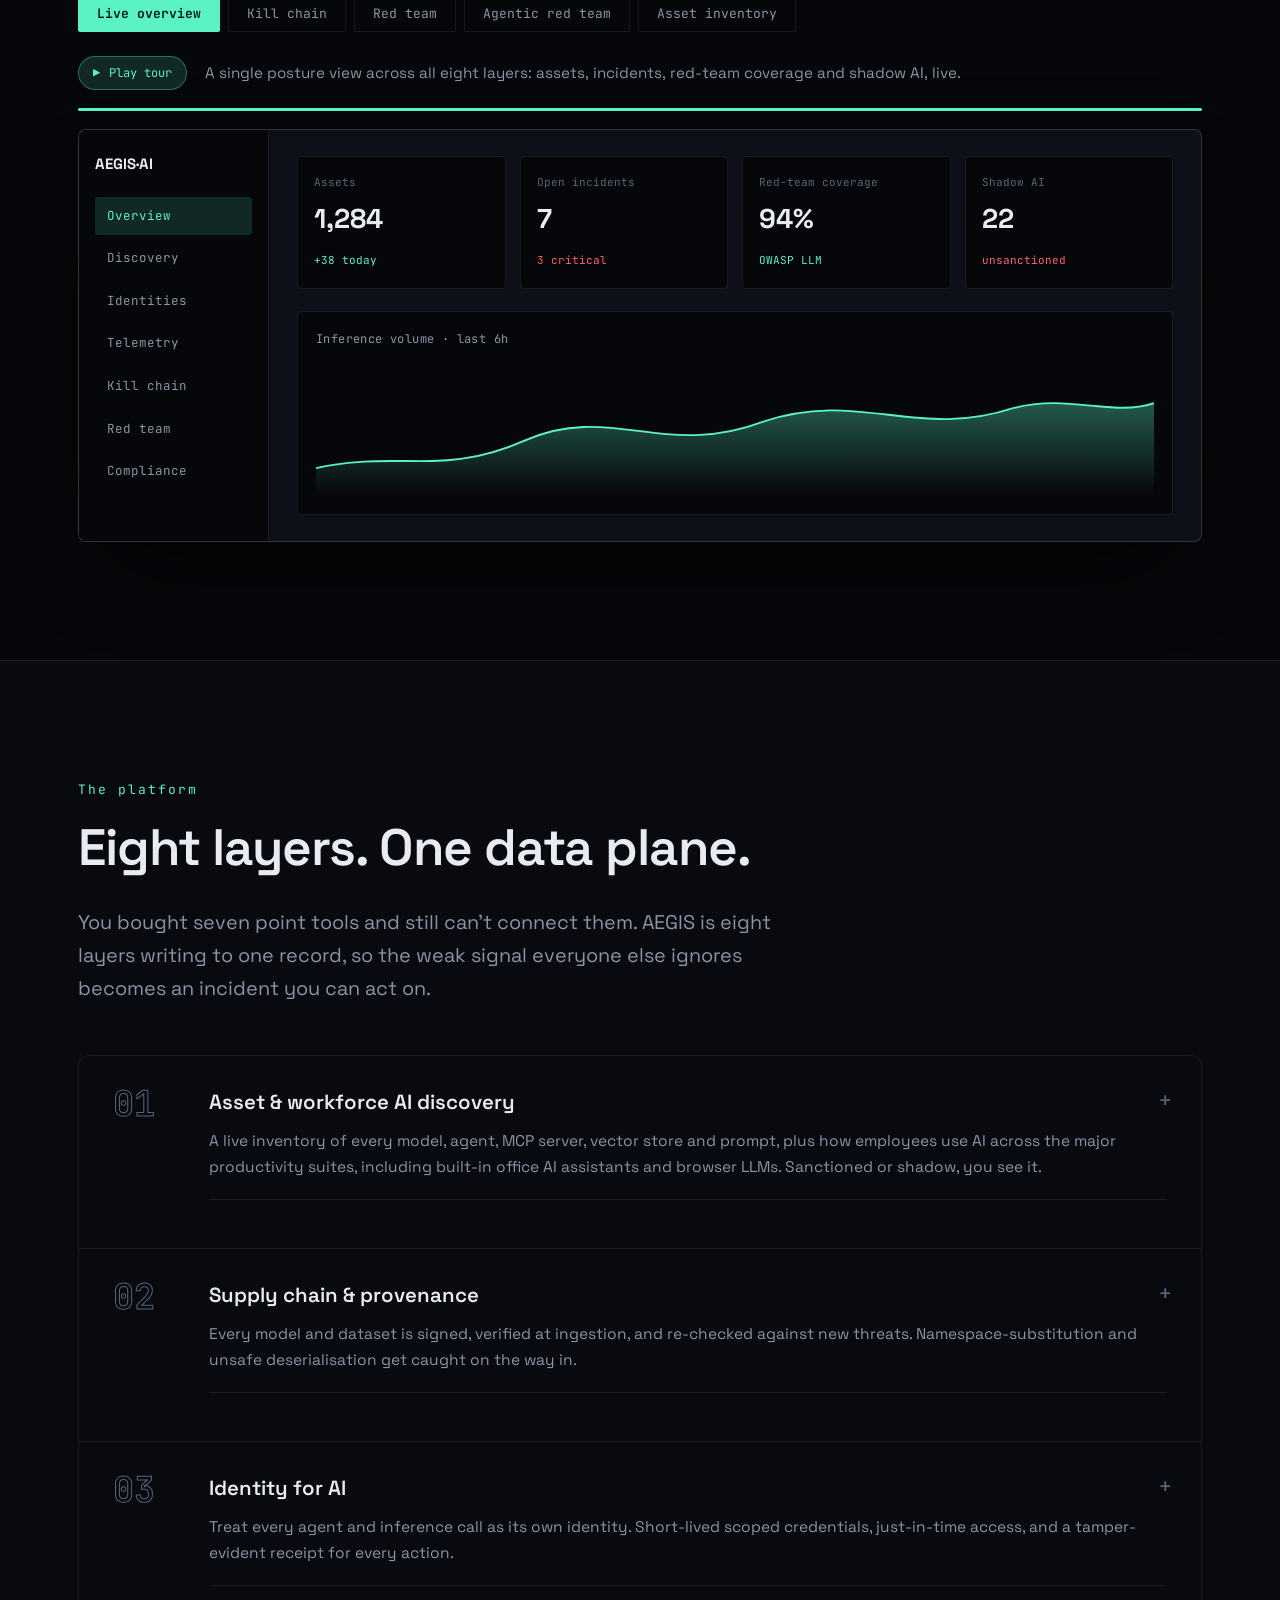
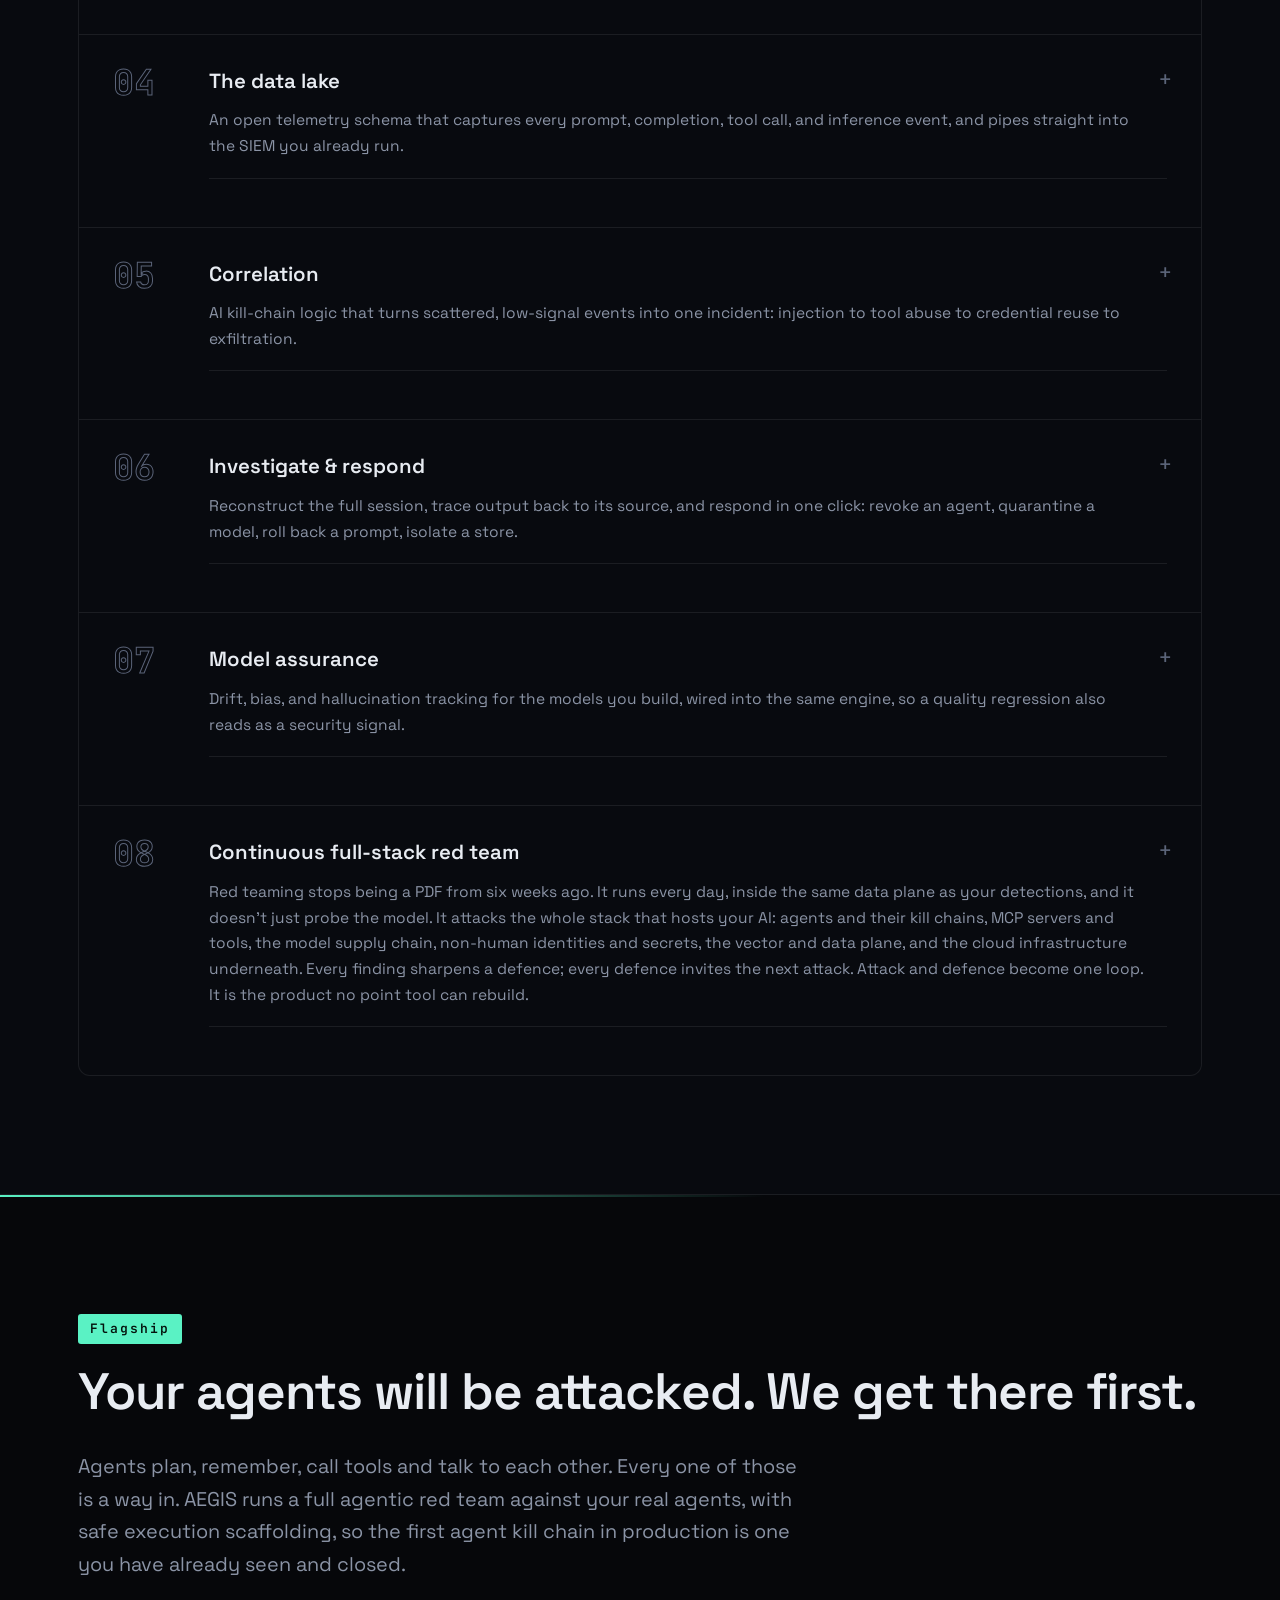
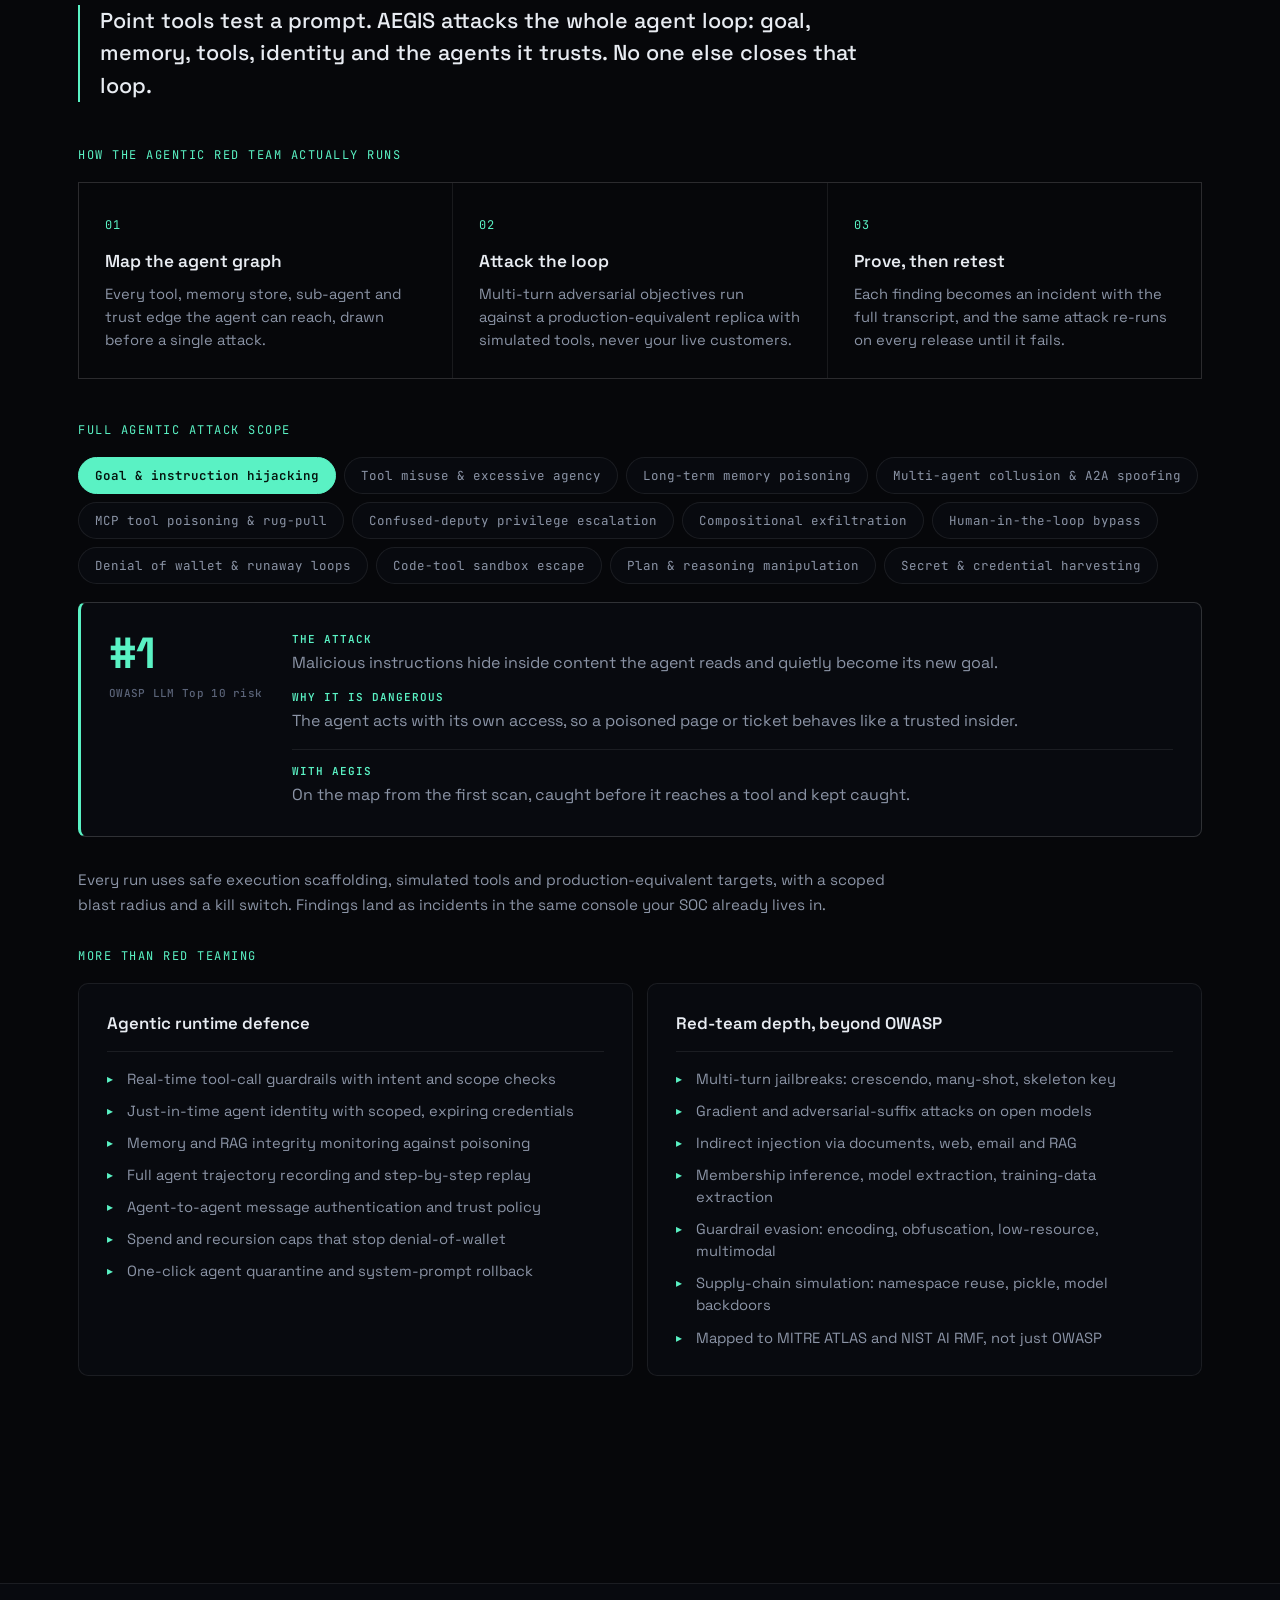
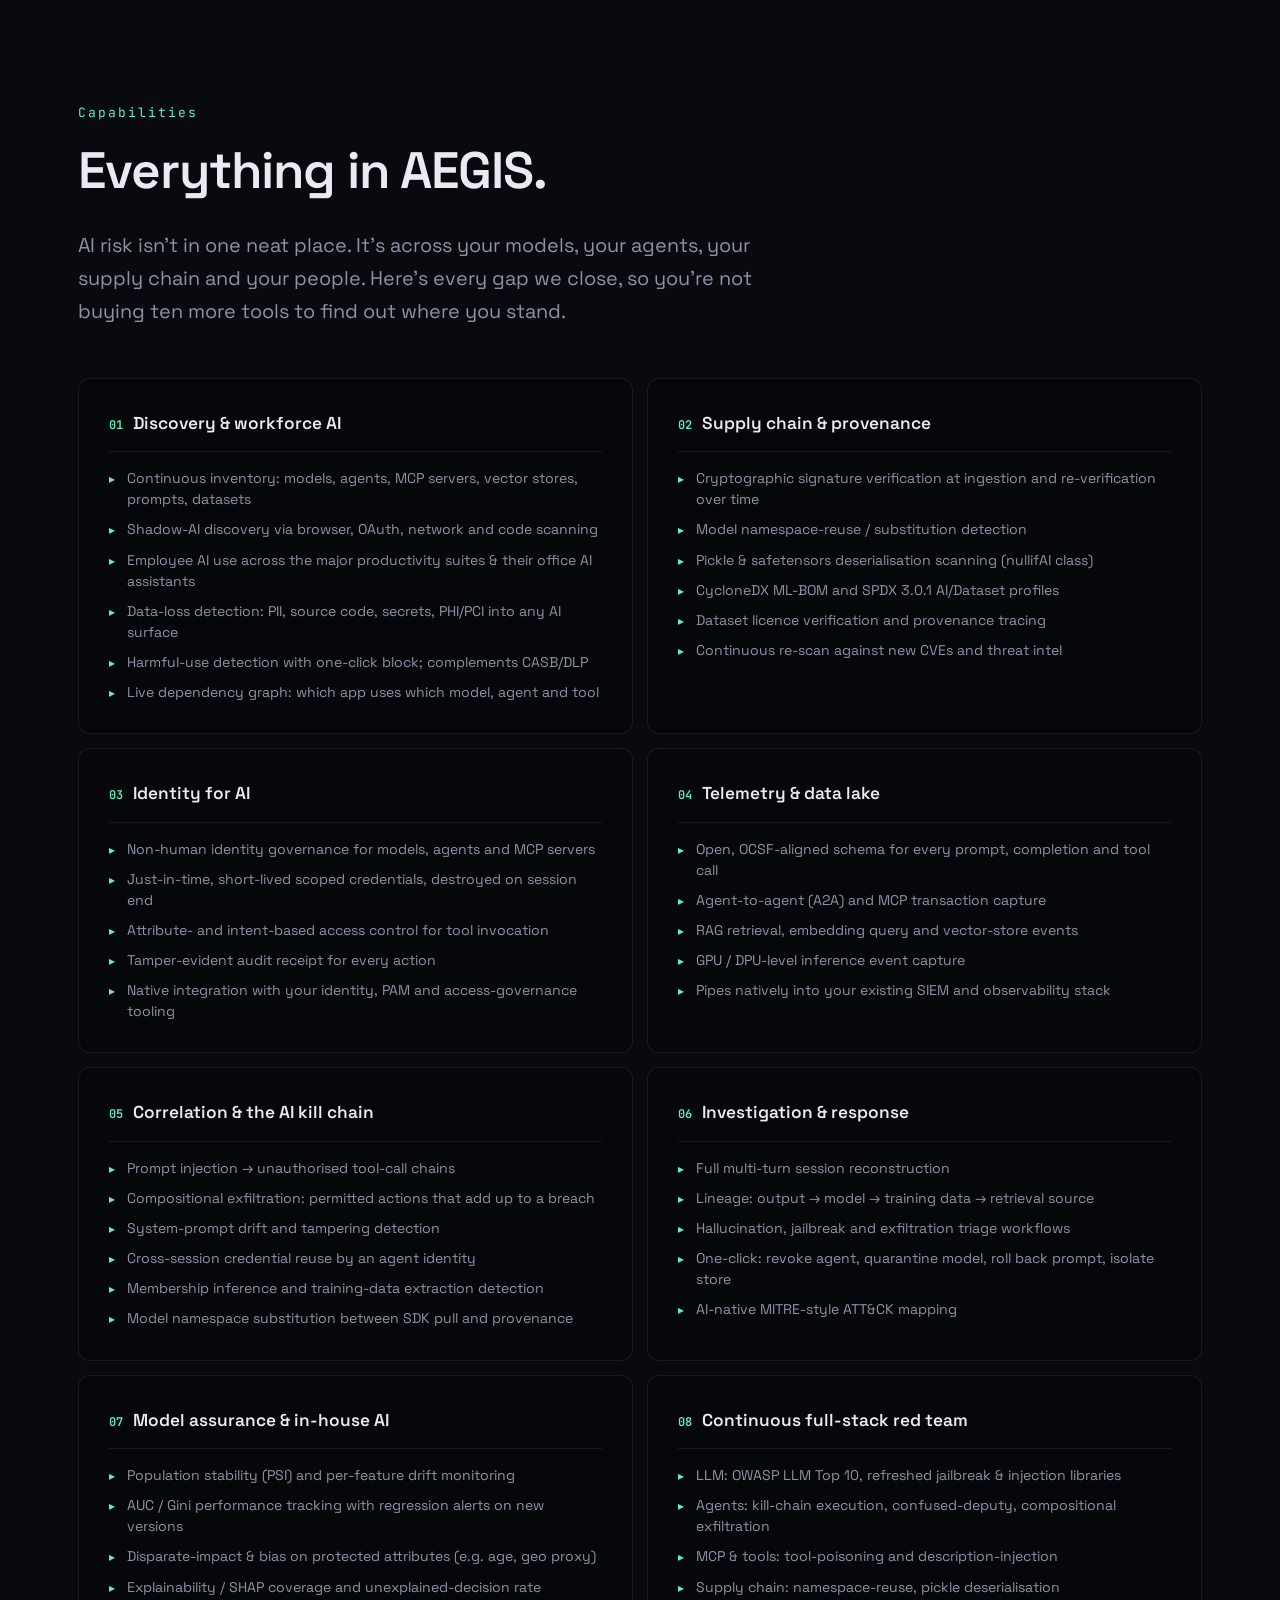
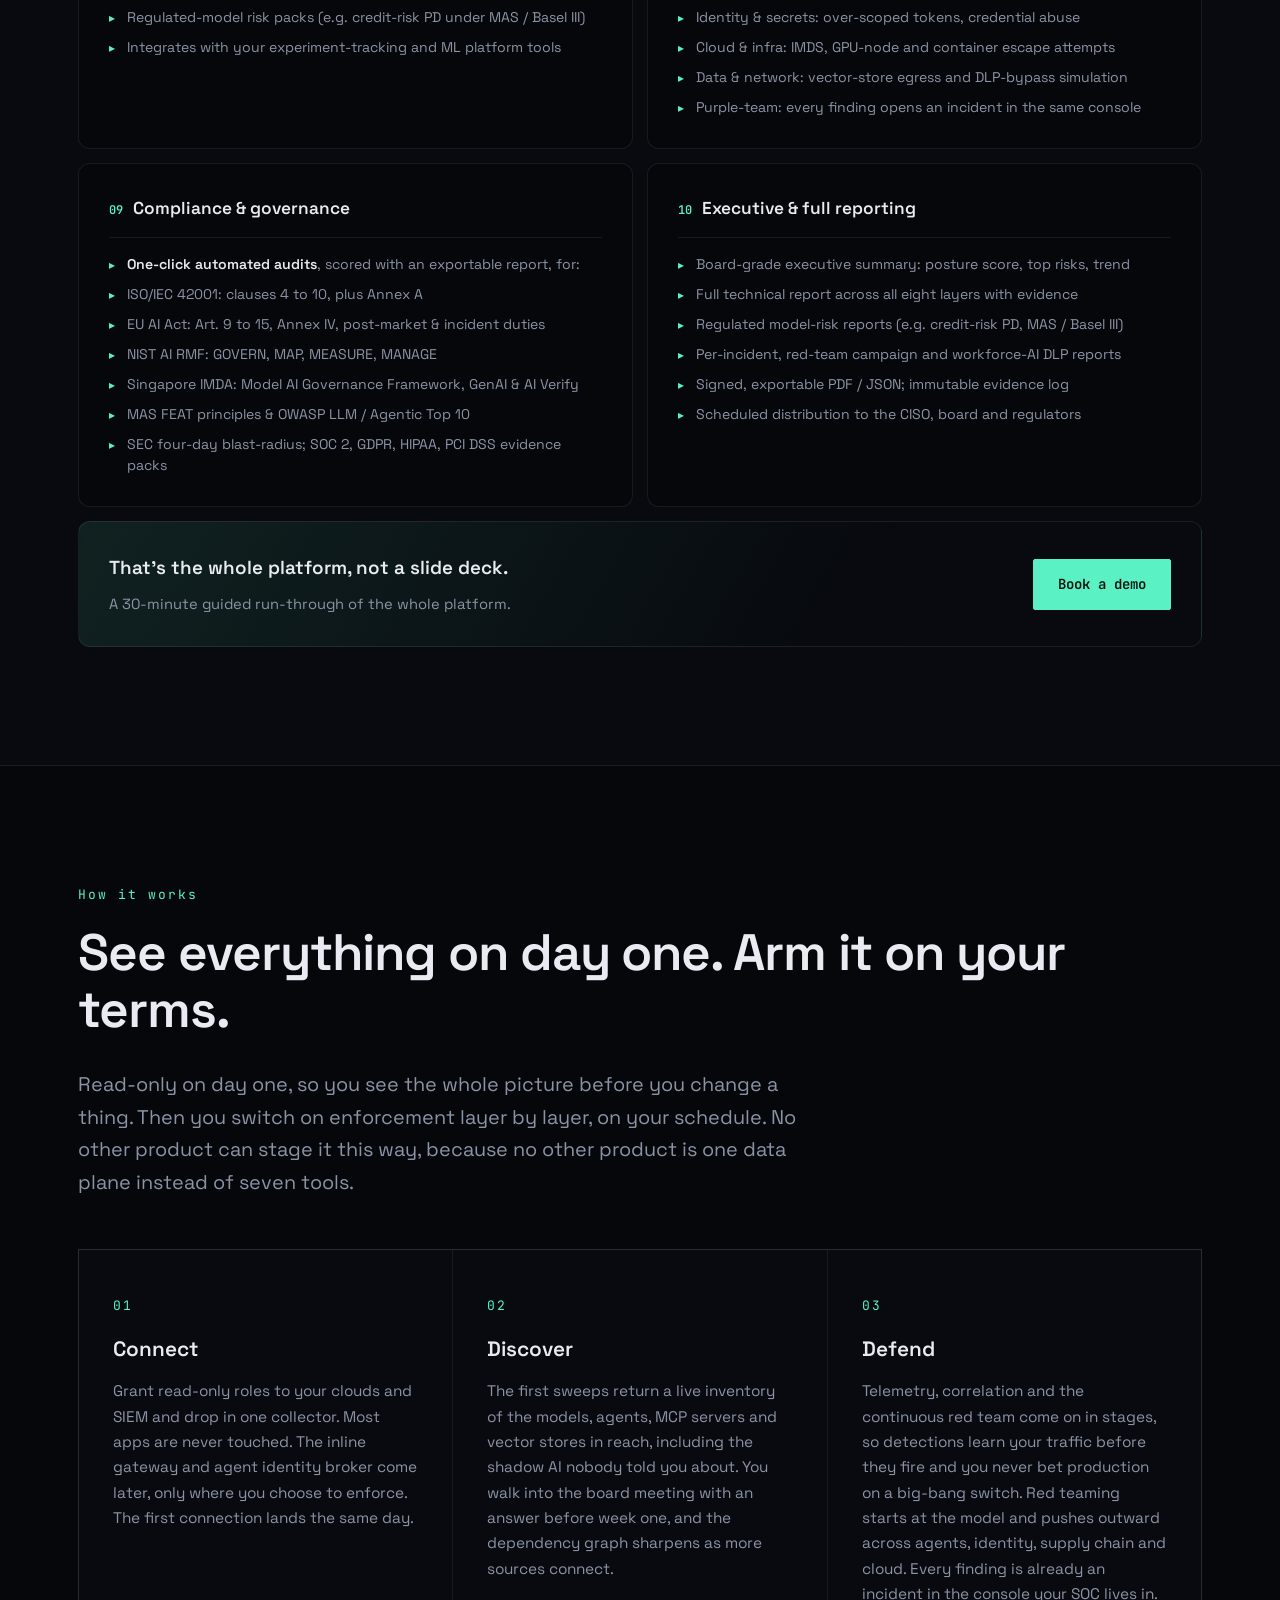
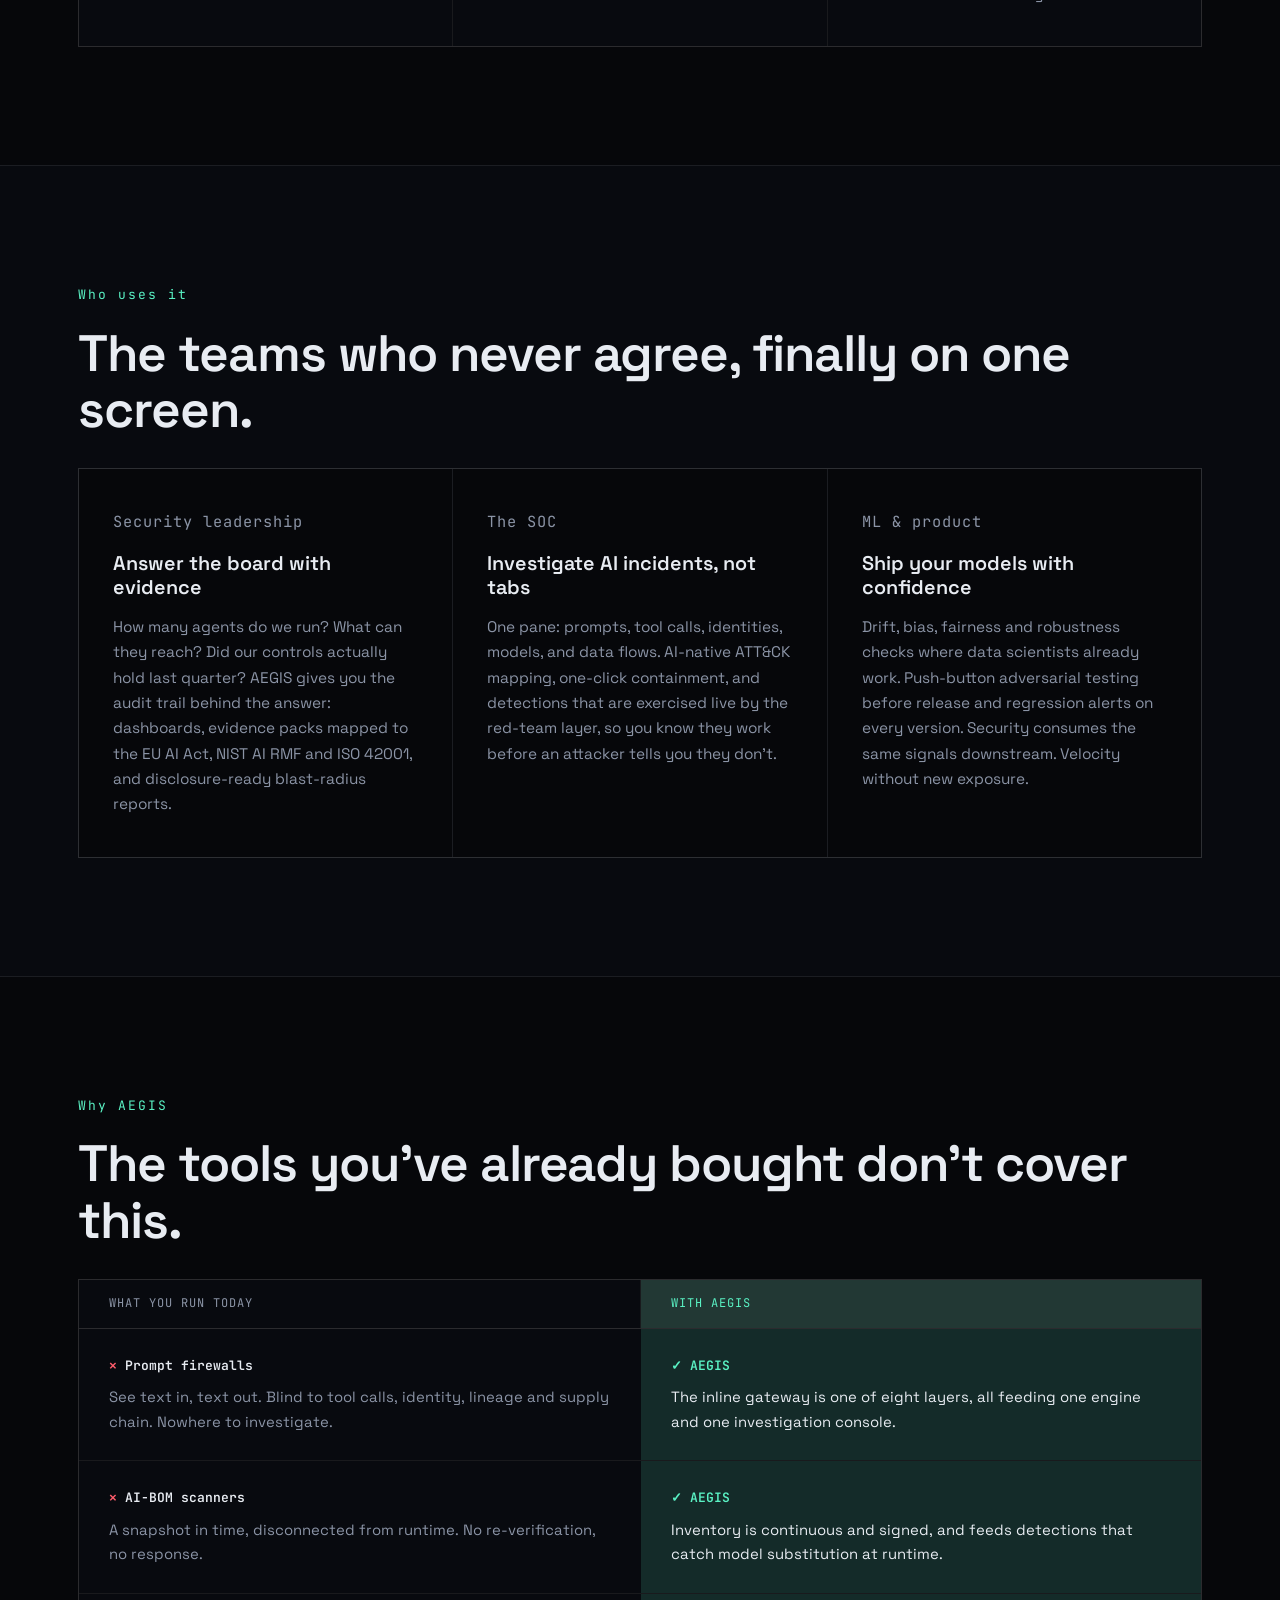
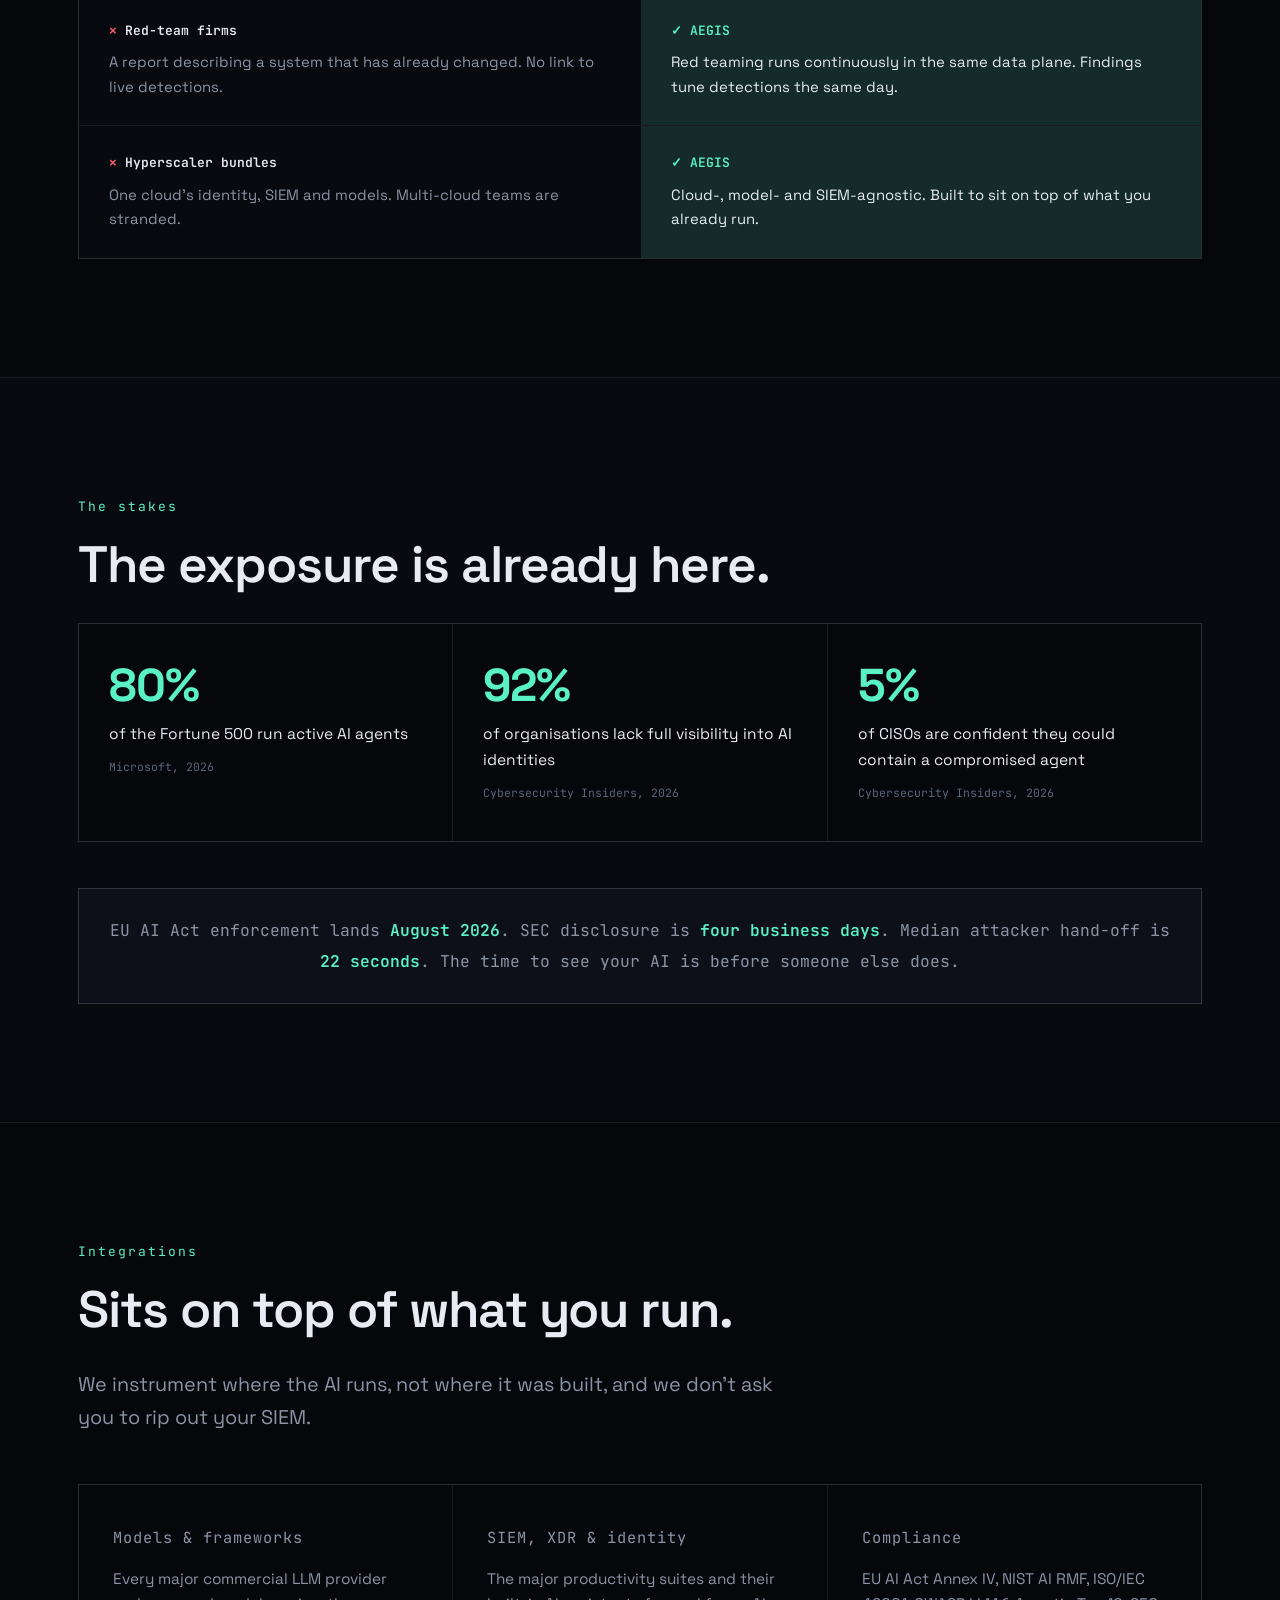
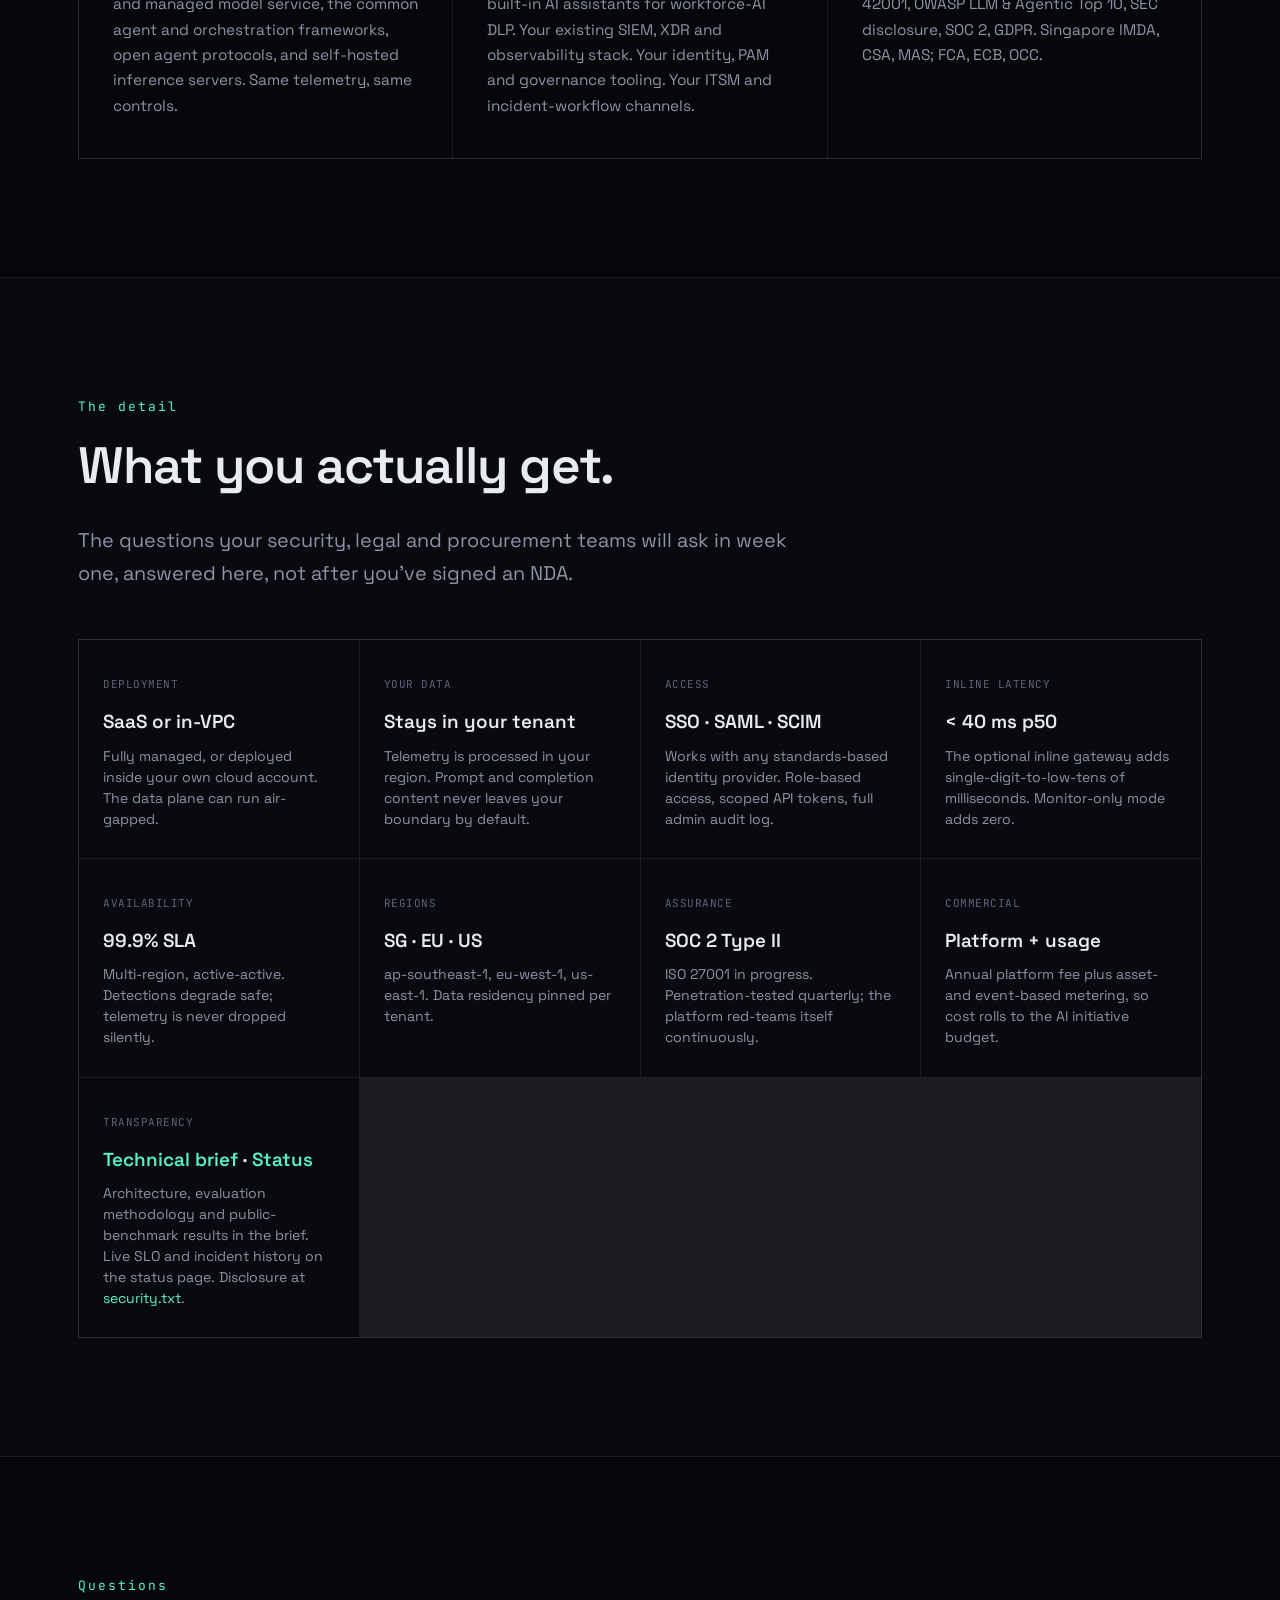
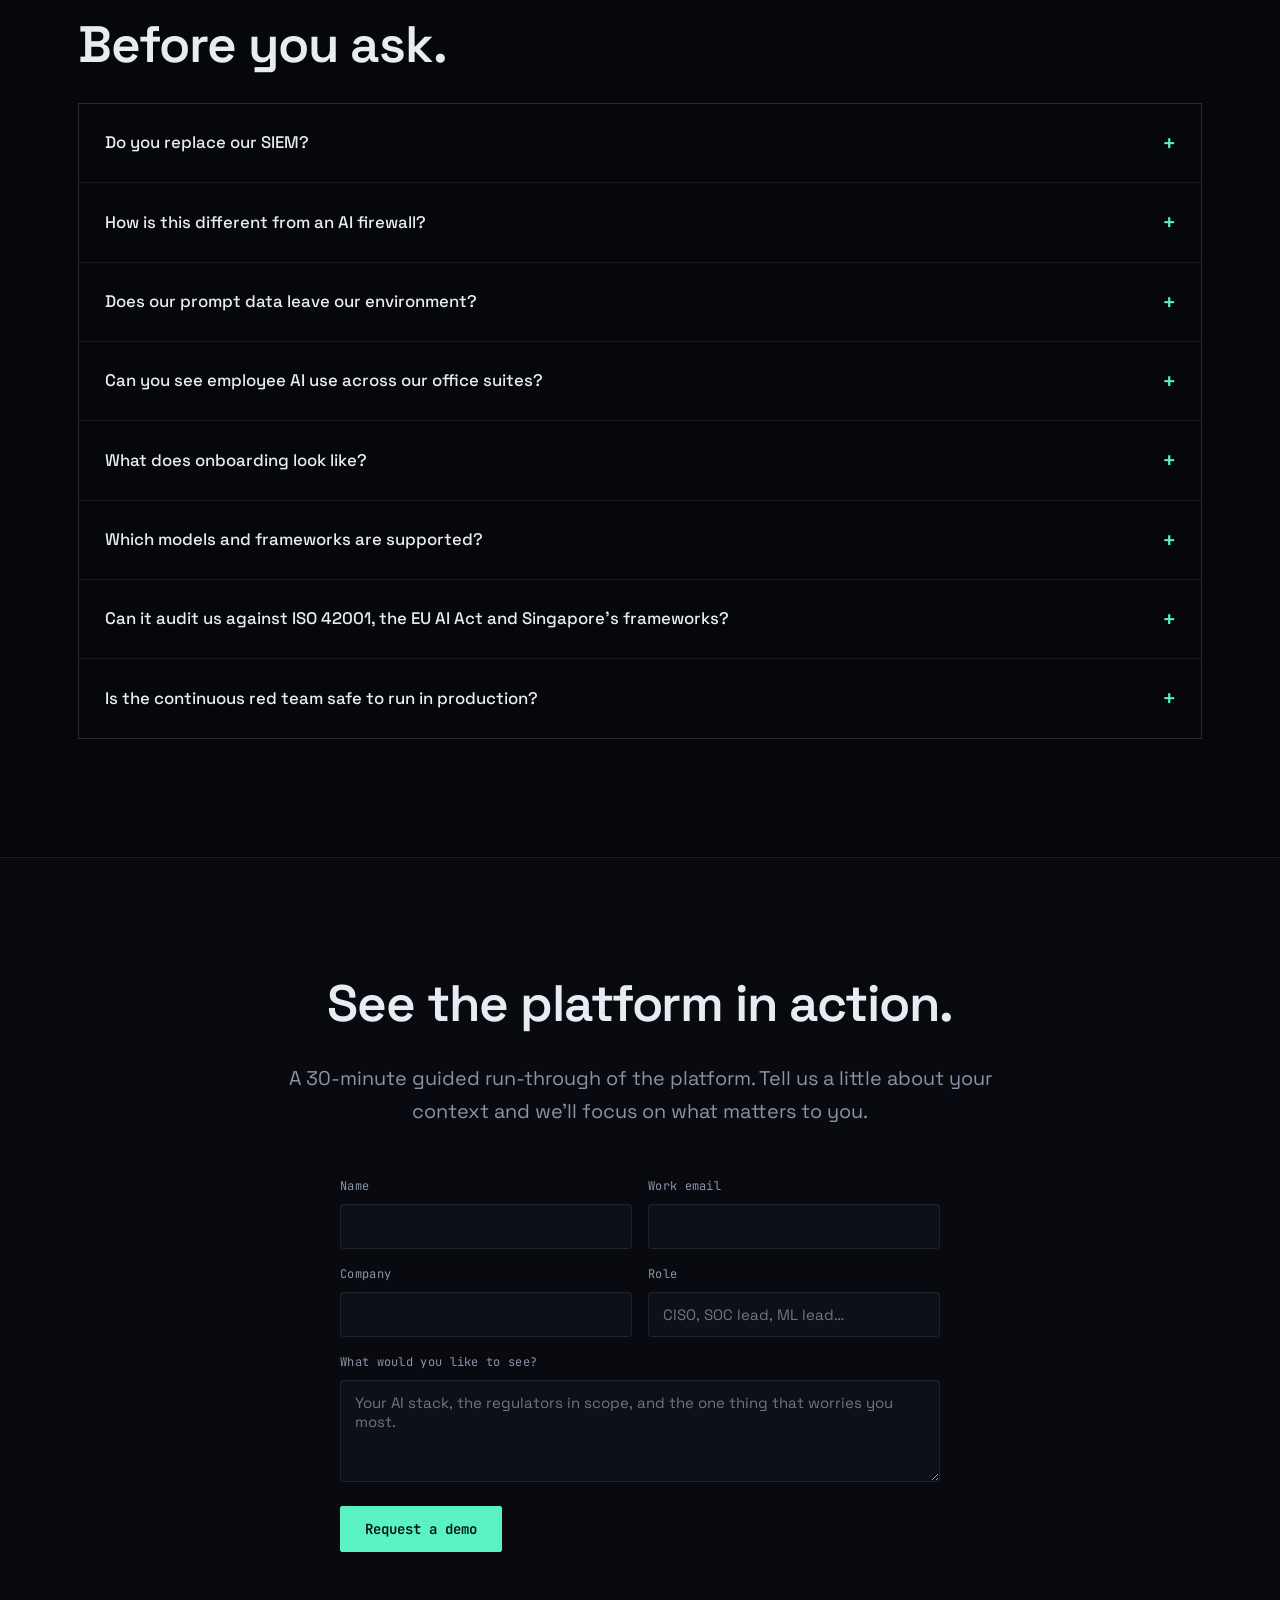
==== commit c2a85b11: "Engineering credibility pack: whitepaper, status, security.txt, Eval Bench, SLOs - /whitepaper.html:" ====
--- a/index.html
+++ b/index.html
@@ -883,6 +883,7 @@
         progress. Penetration-tested quarterly; the platform red-teams itself continuously.</p></div>
         <div class="spec reveal"><span>Commercial</span><b>Platform + usage</b><p>Annual platform
         fee plus asset- and event-based metering, so cost rolls to the AI initiative budget.</p></div>
+        <div class="spec reveal"><span>Transparency</span><b><a href="whitepaper.html" style="color:var(--accent)">Technical brief</a> · <a href="status.html" style="color:var(--accent)">Status</a></b><p>Architecture, evaluation methodology and public-benchmark results in the brief. Live SLO and incident history on the status page. Disclosure at <a href="security.txt" style="color:var(--accent)">security.txt</a>.</p></div>
       </div>
     </div>
   </section>
@@ -966,6 +967,9 @@
     <div class="footer-brand">
       <span class="brand-text">AEGIS<span class="dot">·</span>AI</span>
       <p>Security operations for AI.</p>
+      <p class="trust-row" style="margin-top:14px;font-family:var(--mono);font-size:12px;color:var(--muted);line-height:2">
+        <a href="whitepaper.html">Technical brief</a> · <a href="status.html">Status</a> · <a href="security.txt">Security</a>
+      </p>
     </div>
     <div class="footer-meta">
       <a href="https://www.hesedemet.asia" target="_blank" rel="noopener">www.hesedemet.asia</a>
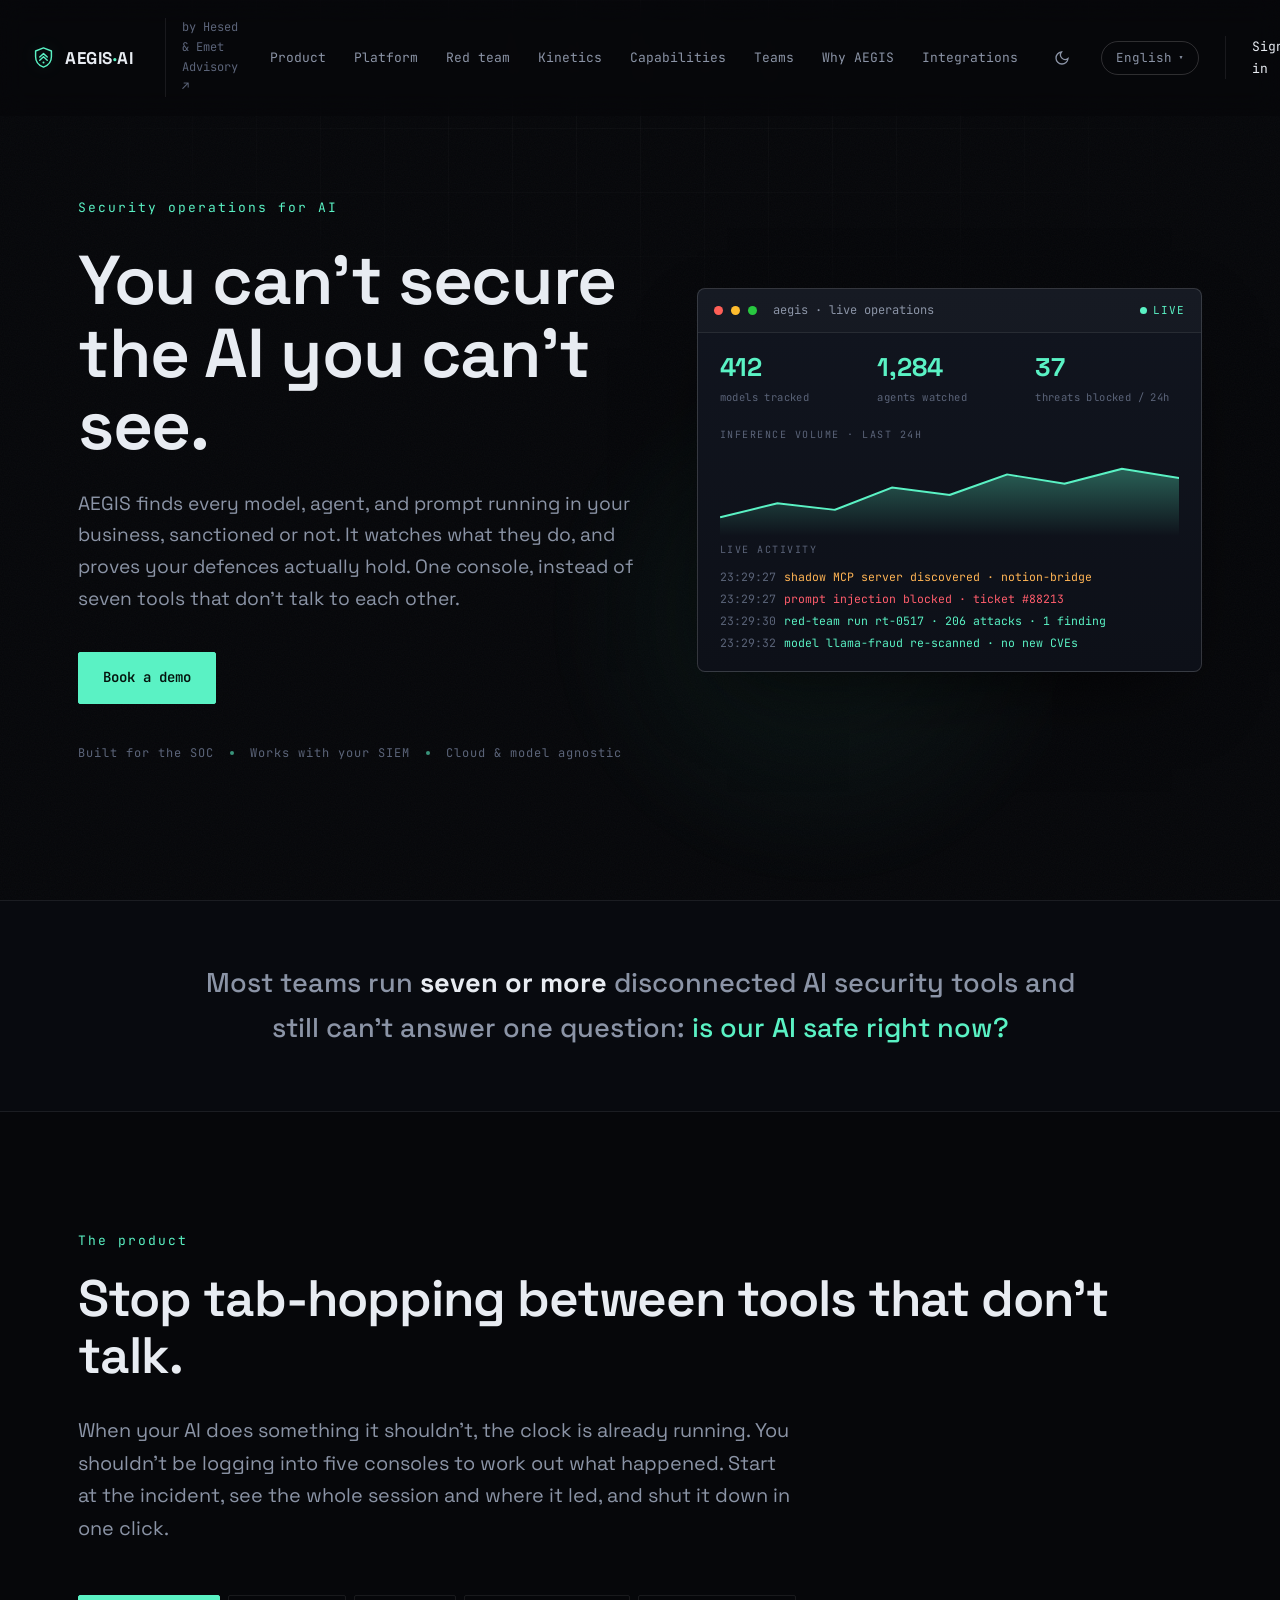
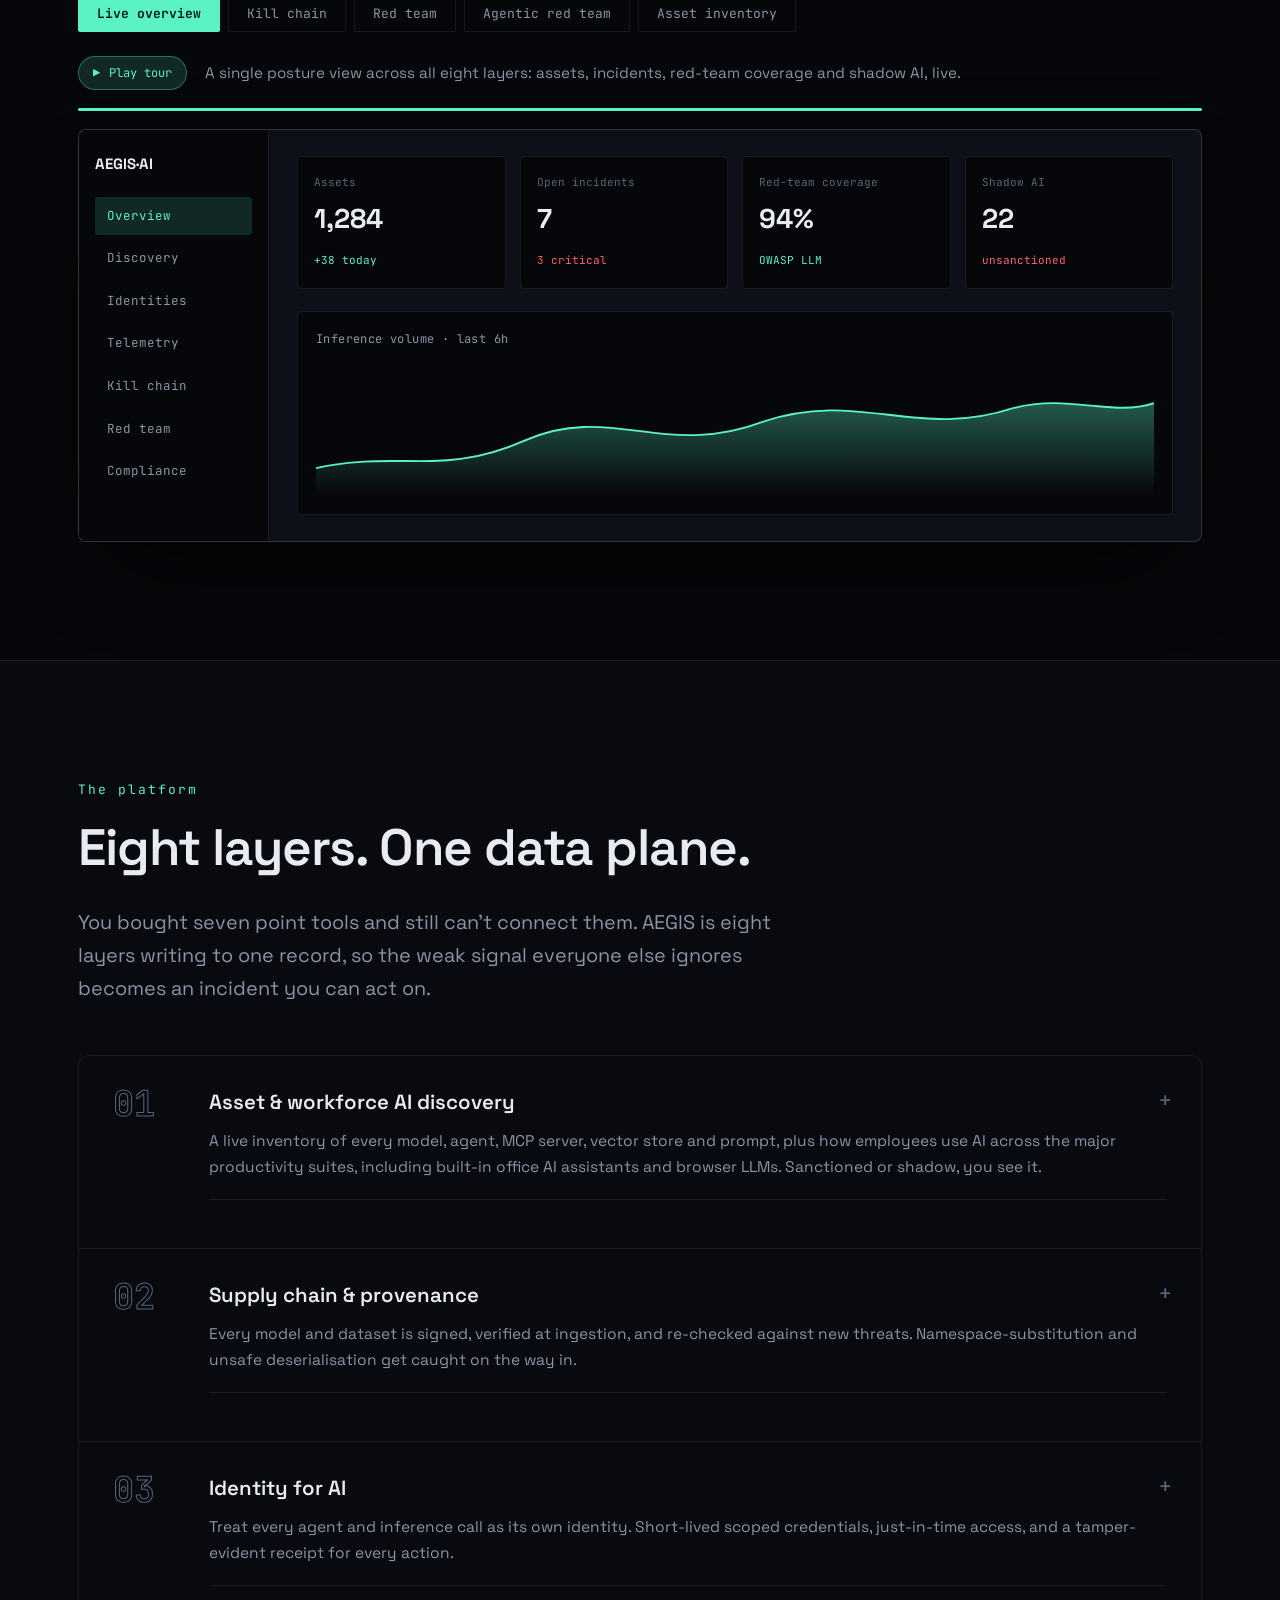
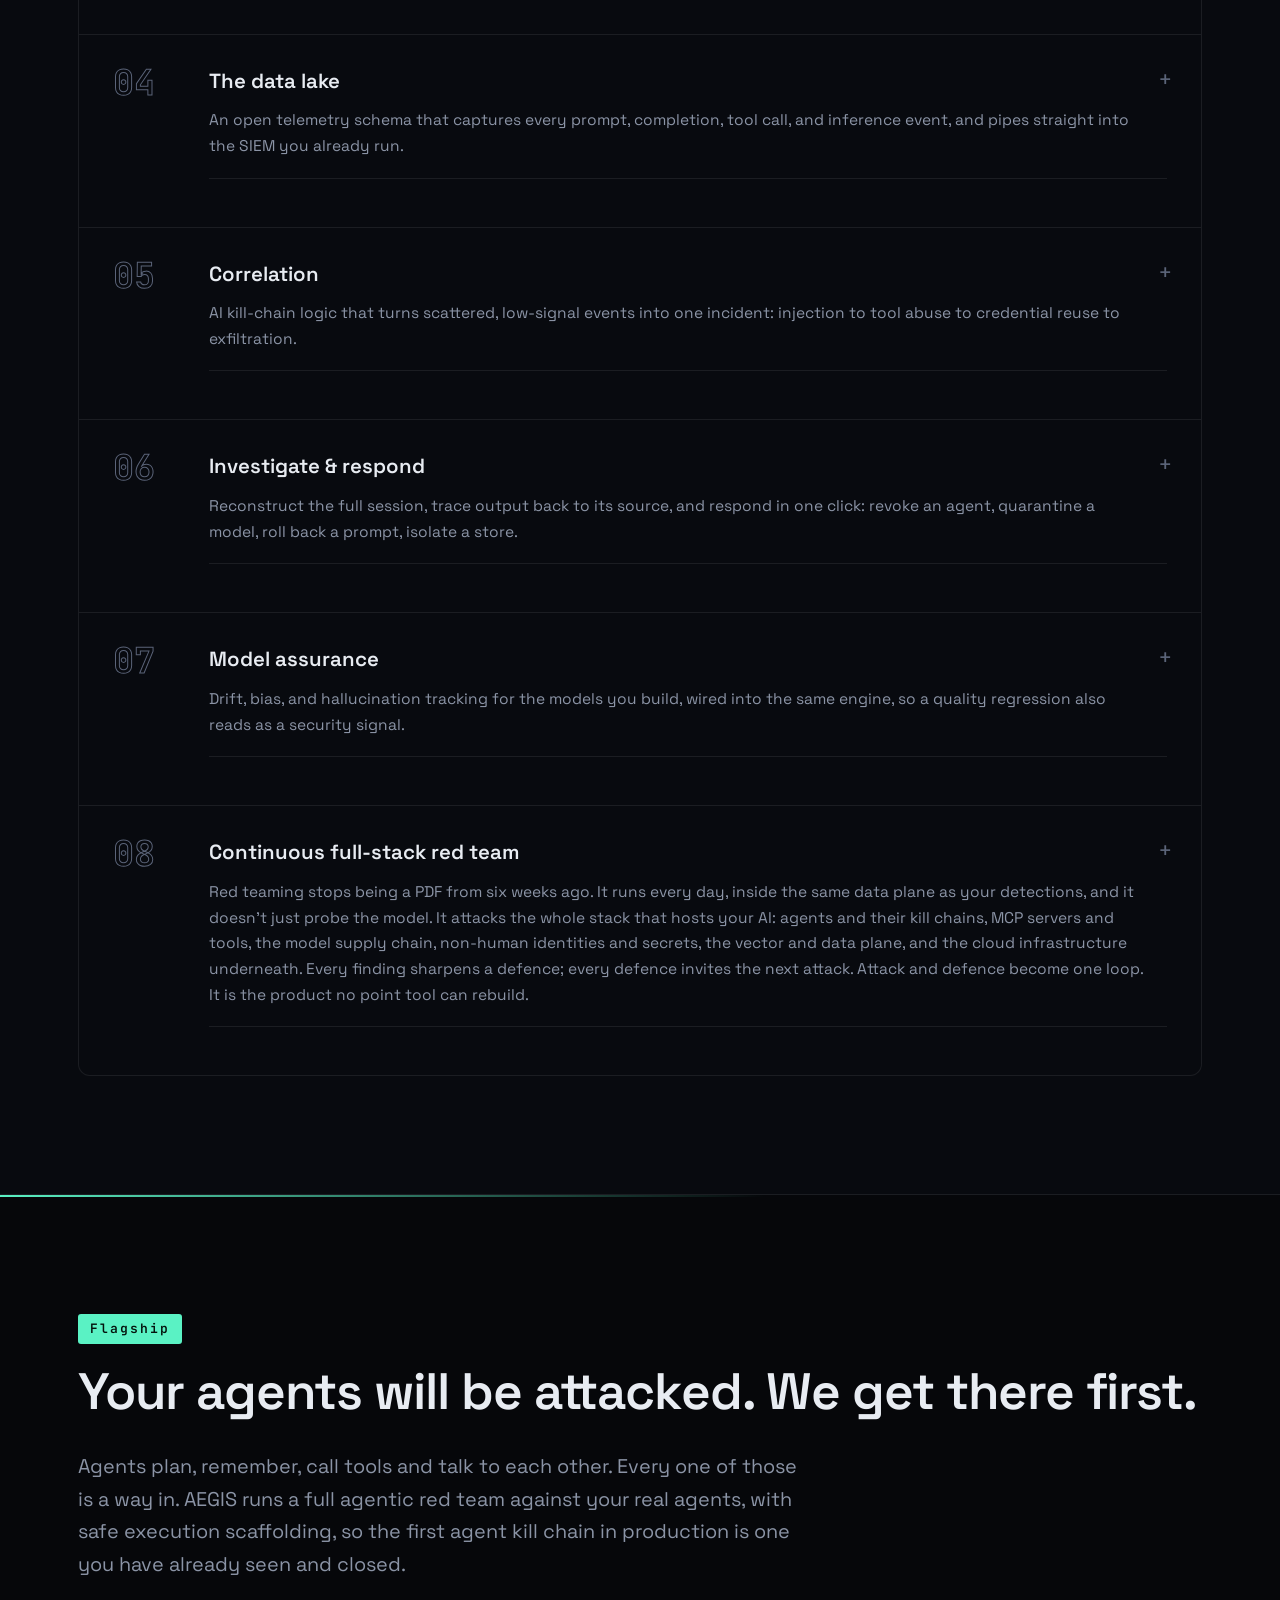
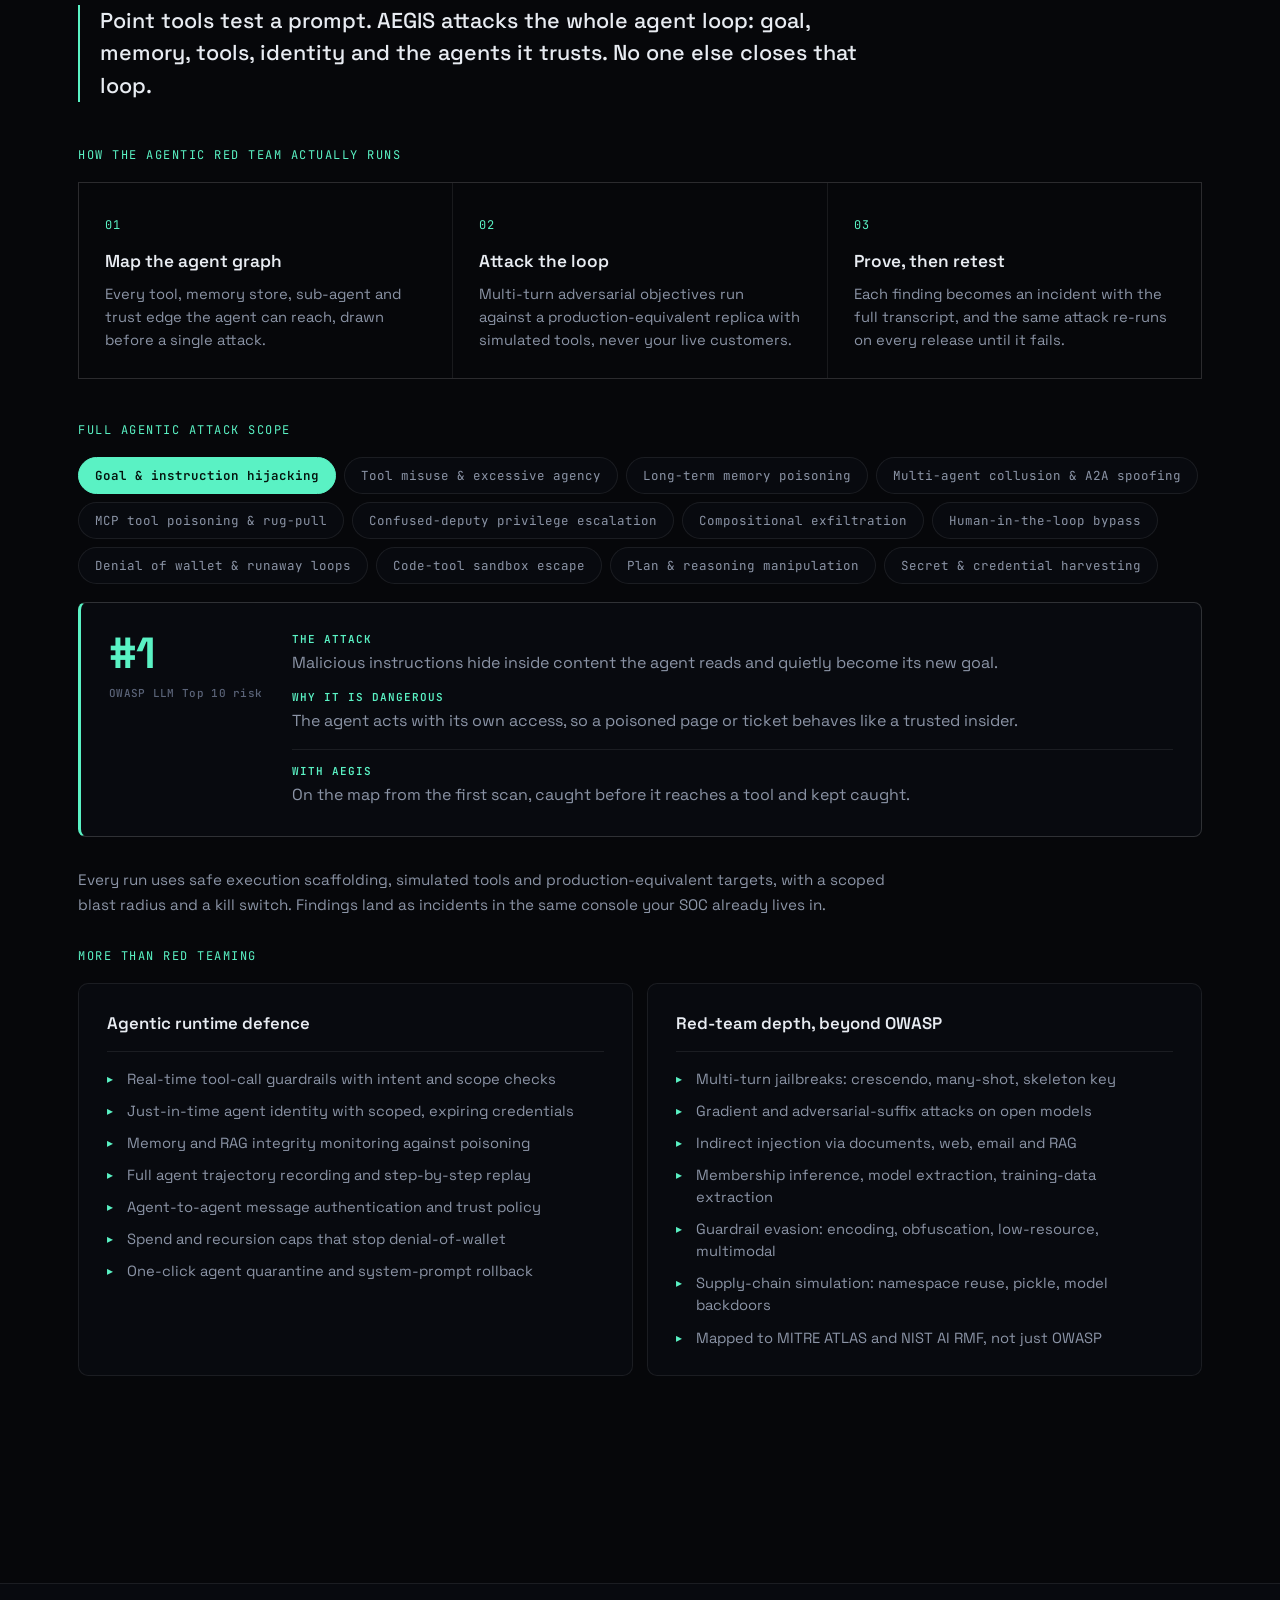
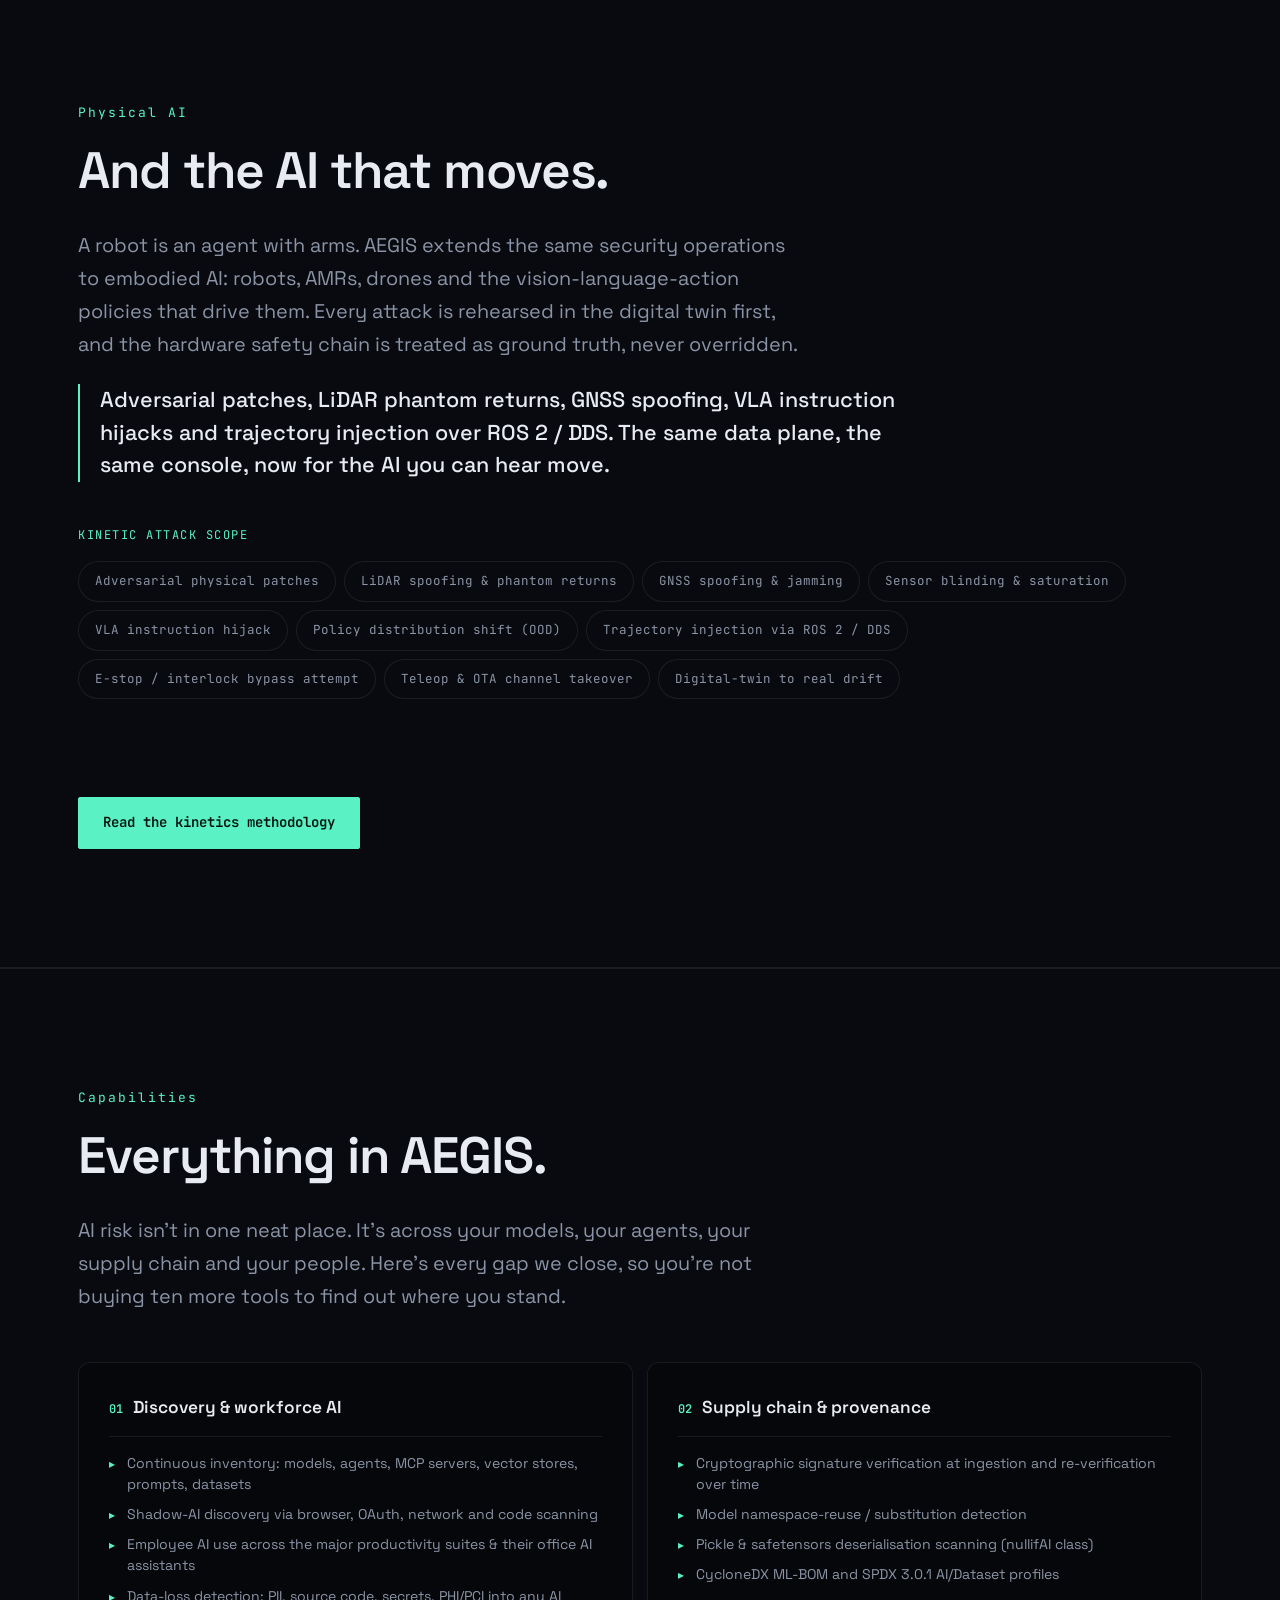
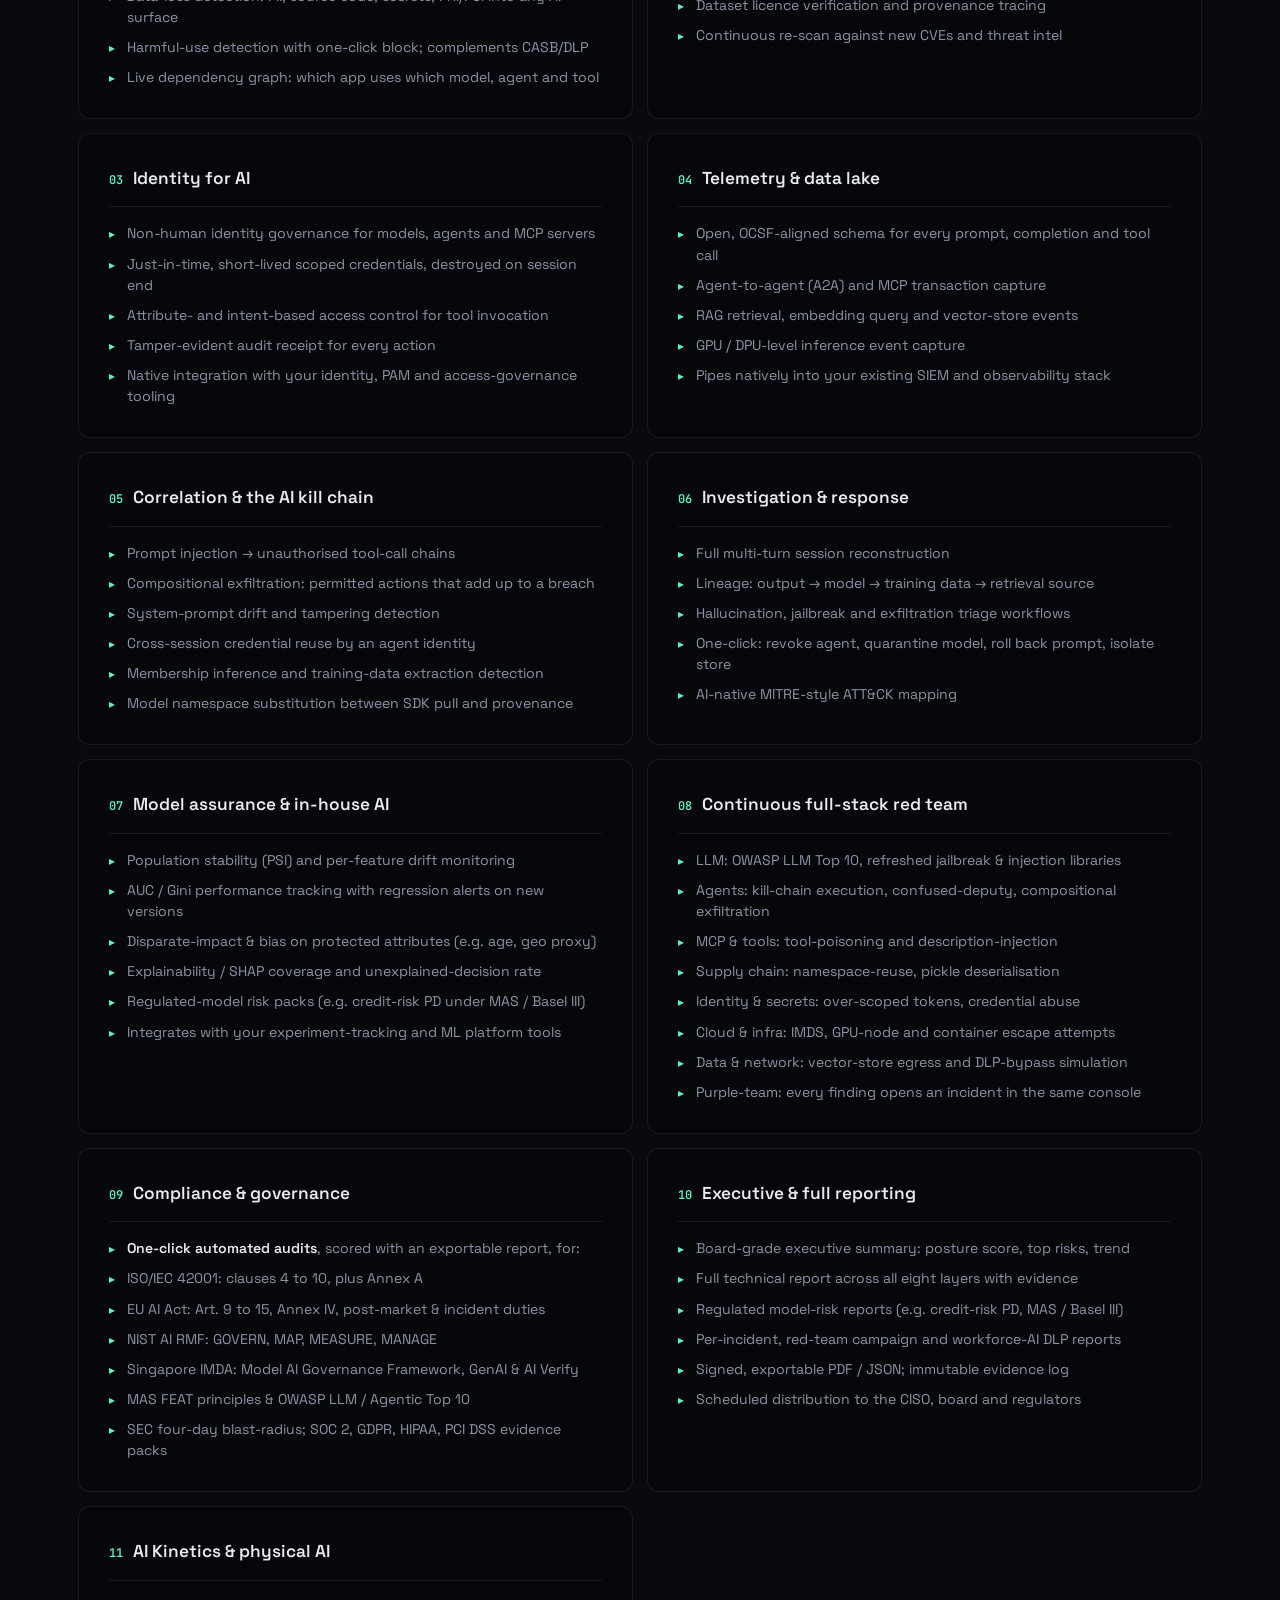
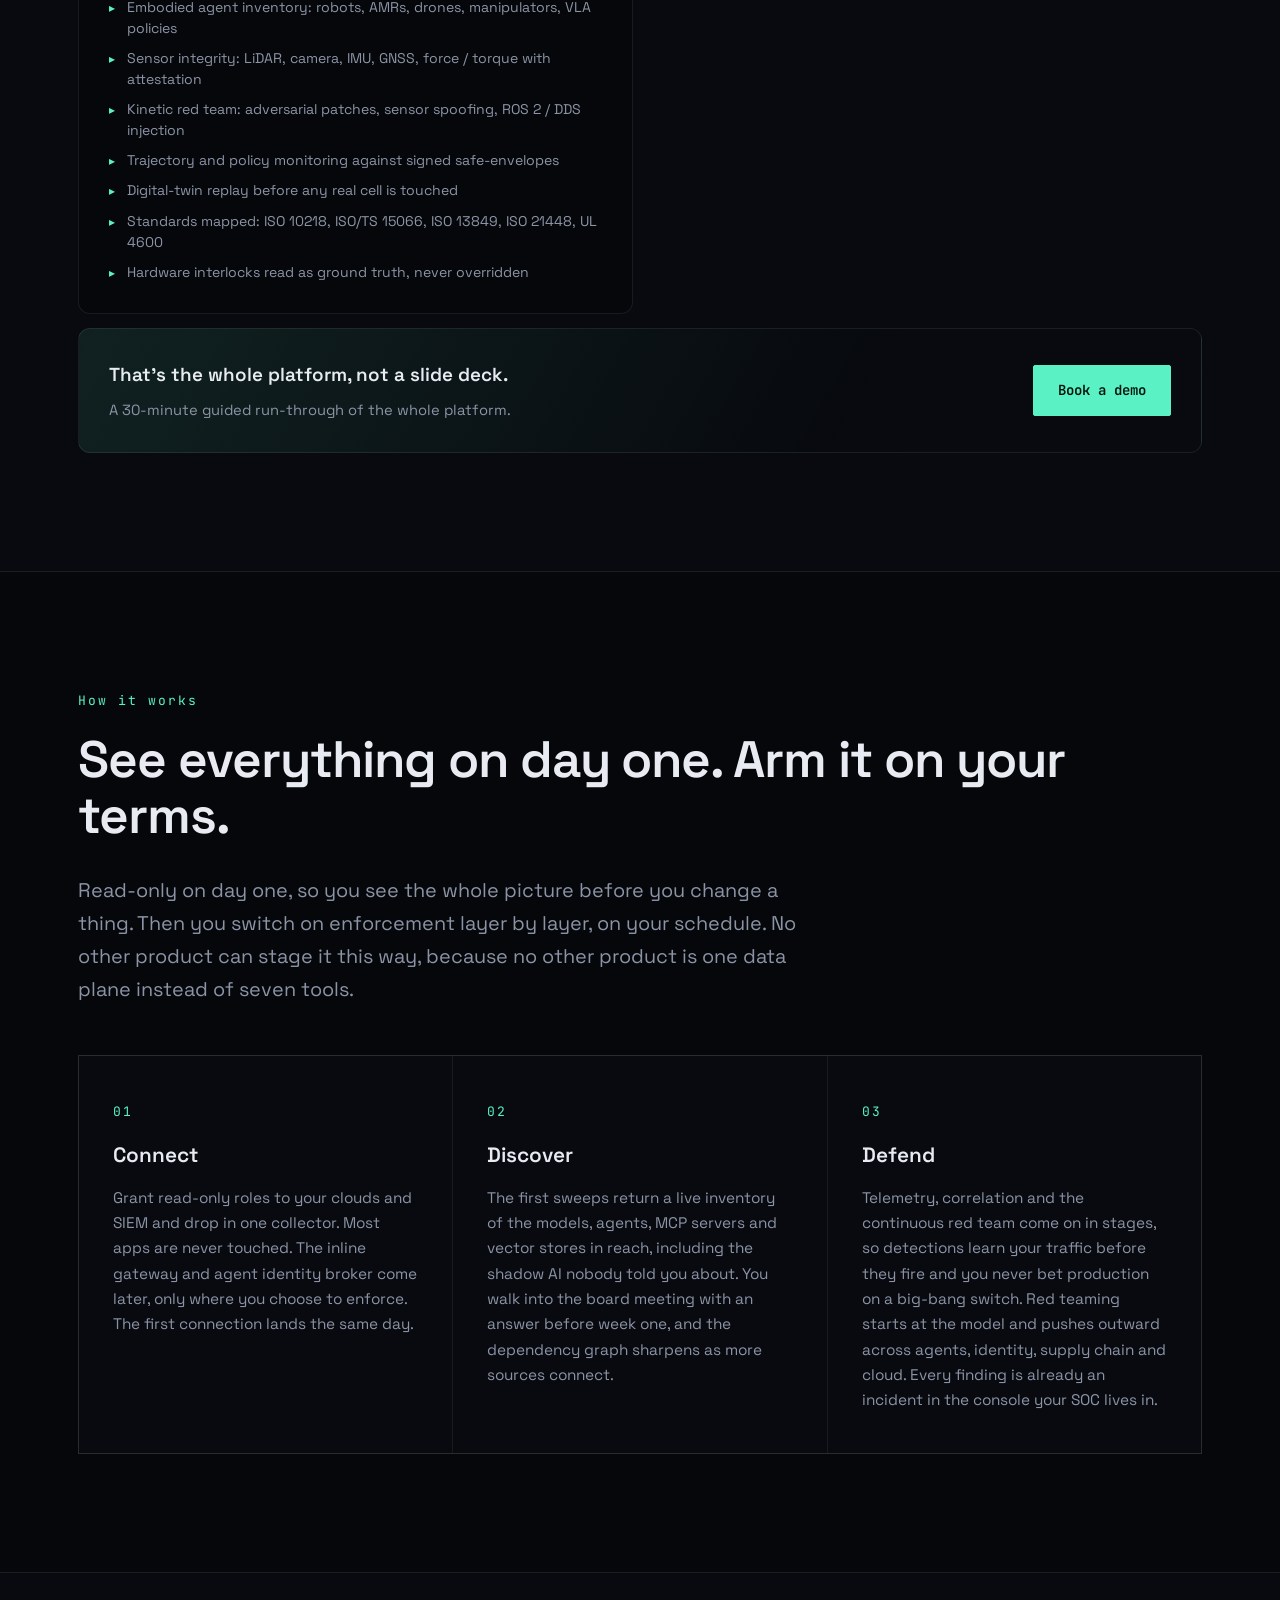
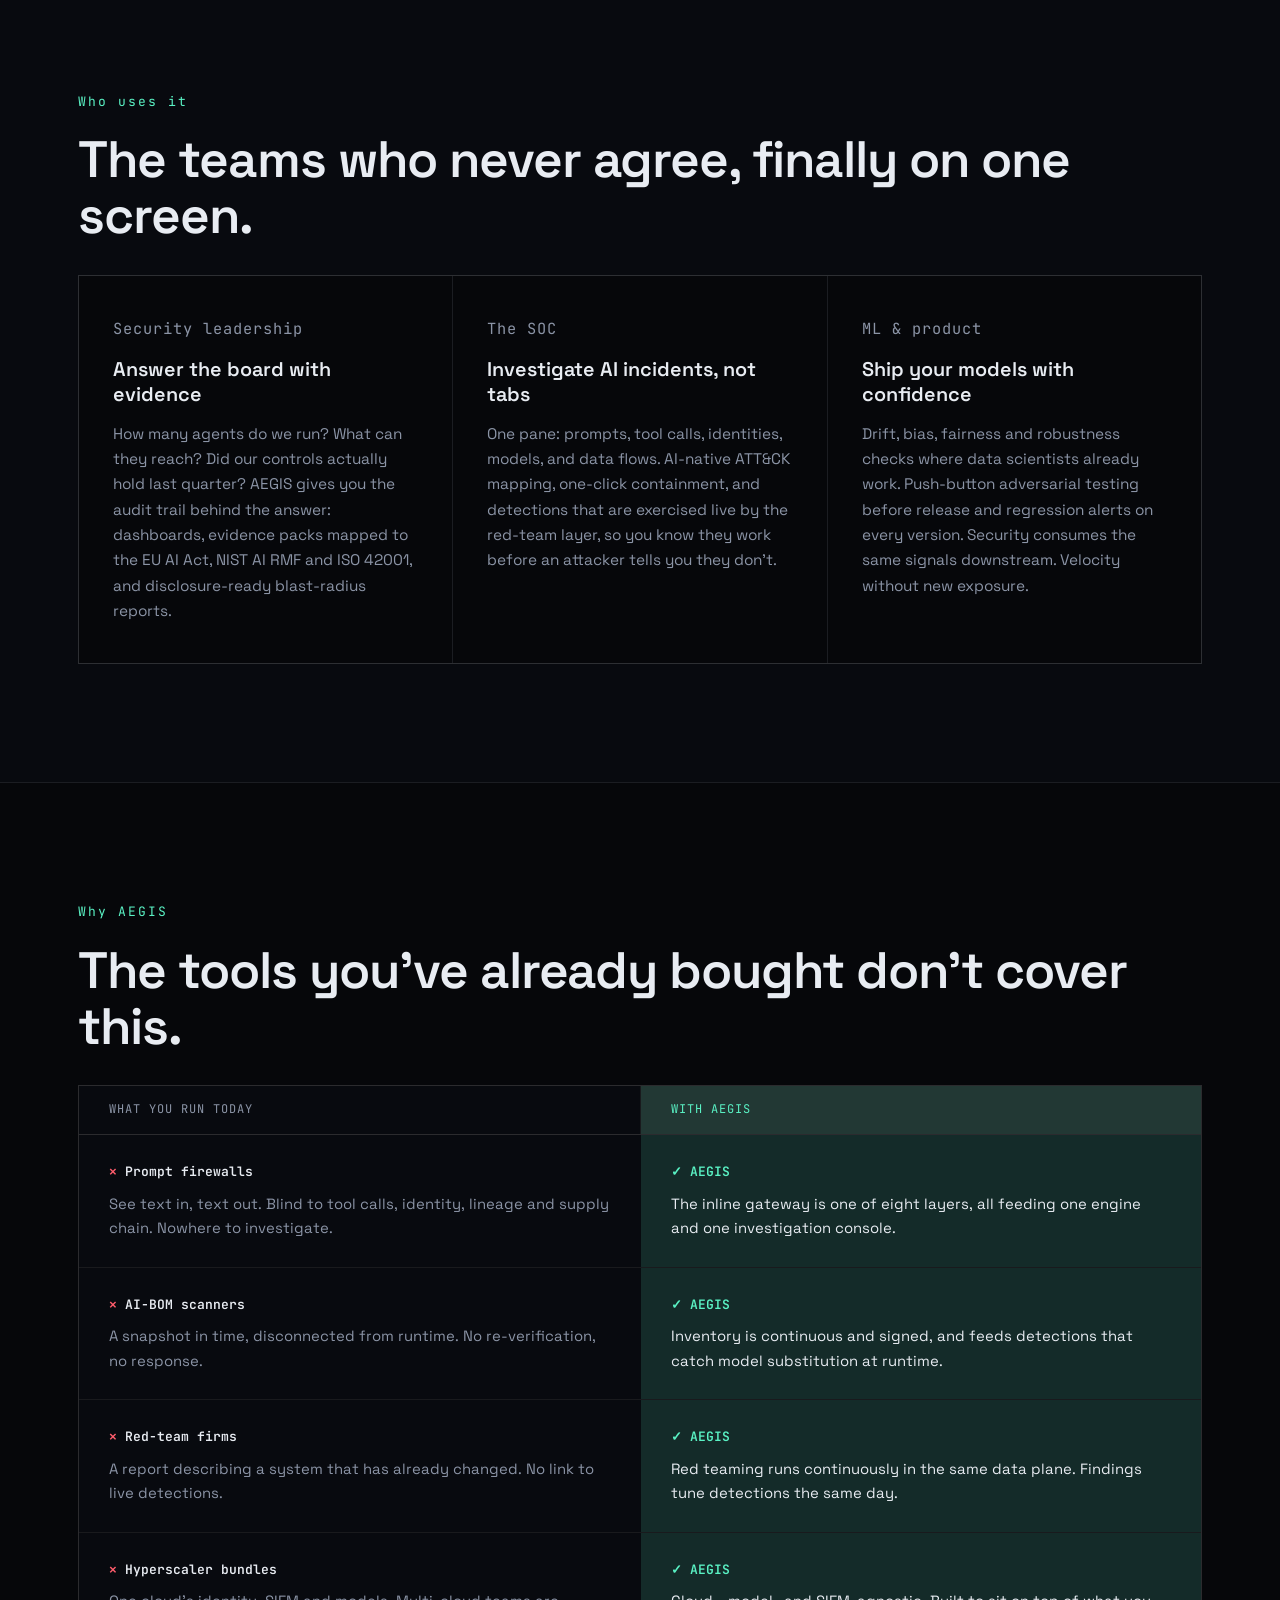
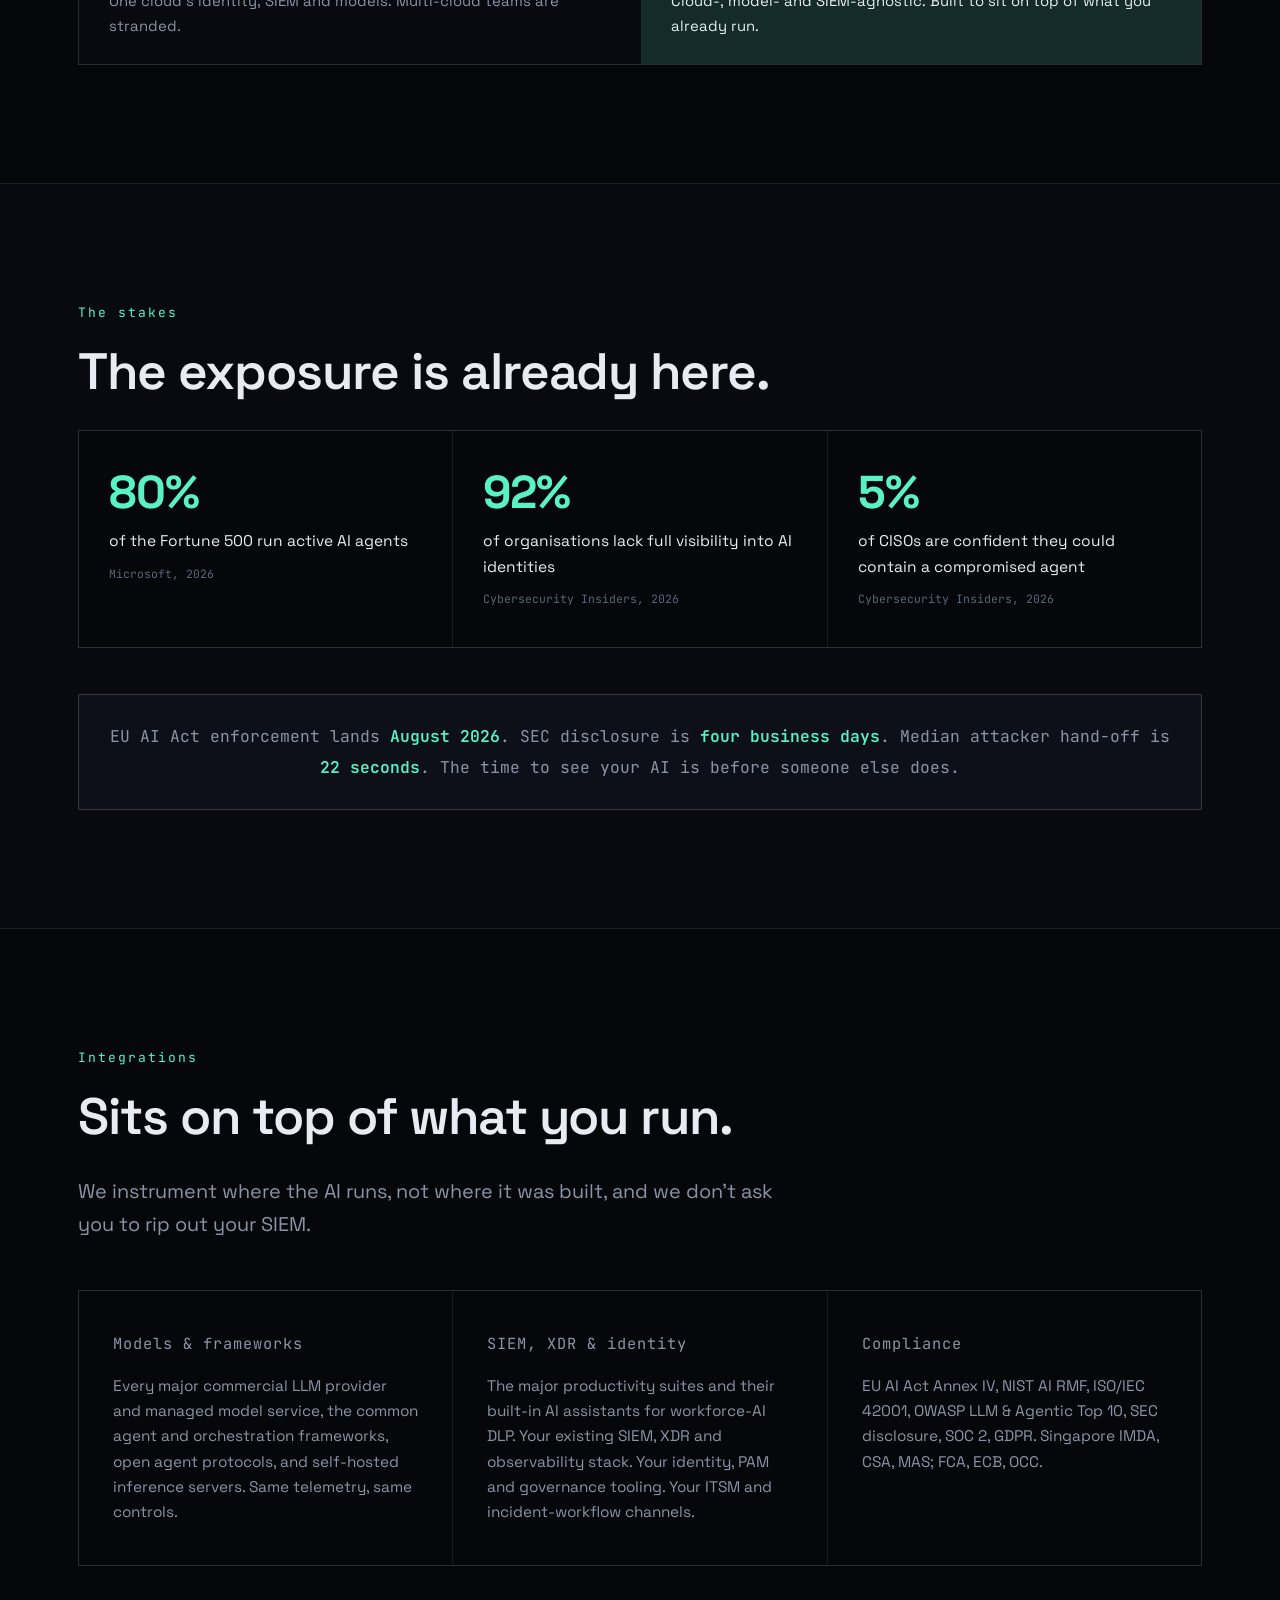
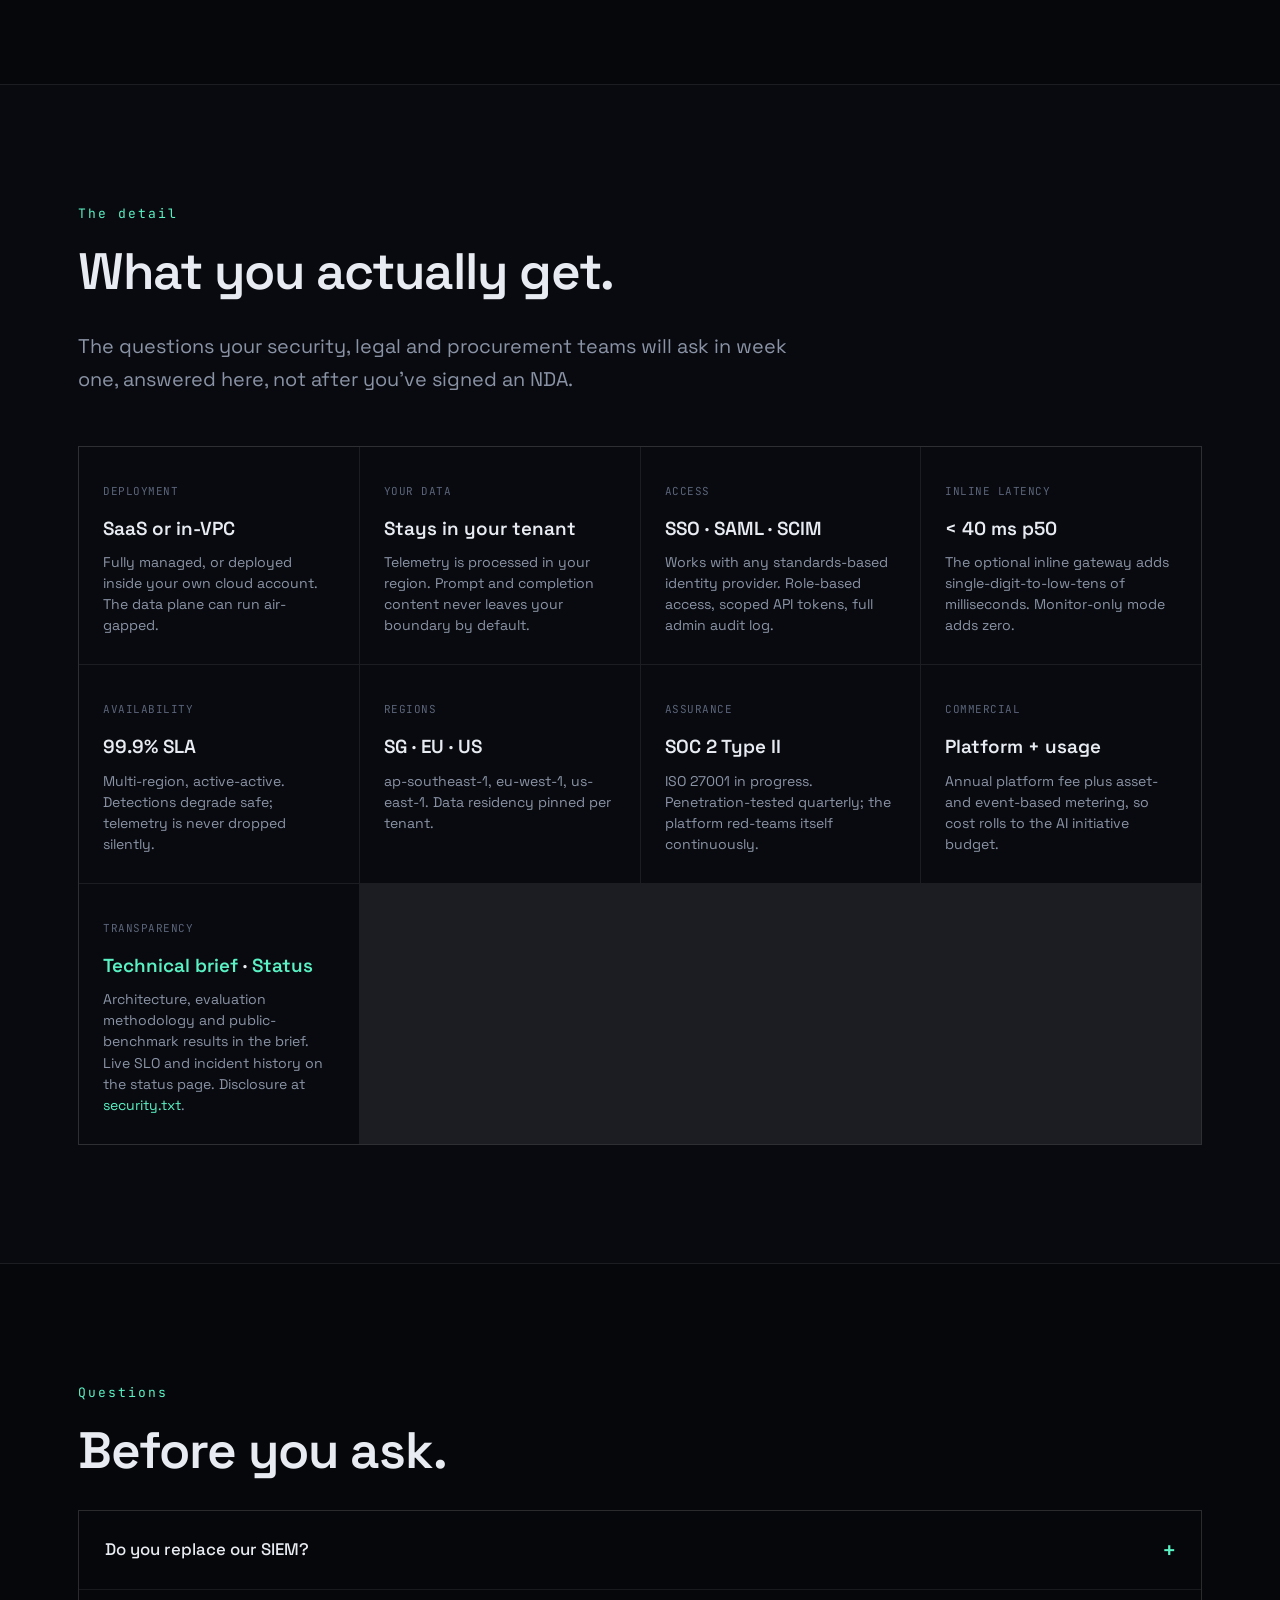
==== commit 532455fc: "AI Kinetics (physical / embodied AI): full console view + landing section + capability + SEO/GEO - C" ====
--- a/index.html
+++ b/index.html
@@ -59,8 +59,8 @@
       "operatingSystem": "Web, SaaS, in-VPC",
       "url": "https://aegis.hesedemet.asia/",
       "publisher": { "@id": "https://aegis.hesedemet.asia/#org" },
-      "description": "AEGIS·AI is the unified AI Security Operations platform: discover every model, agent and prompt, govern non-human identities, correlate the AI kill chain, and run continuous full-stack and agentic AI red teaming, from one console. One-click conformity audits for ISO/IEC 42001, the EU AI Act, NIST AI RMF, Singapore IMDA and MAS FEAT.",
-      "featureList": "Agentic AI red team, full-stack continuous red team, AI asset and shadow-AI discovery, non-human identity governance, OCSF telemetry data lake, AI kill-chain correlation, investigation and one-click response, model assurance, one-click compliance audits, executive reporting",
+      "description": "AEGIS·AI is the unified AI Security Operations platform: discover every model, agent and prompt, govern non-human identities, correlate the AI kill chain, run continuous full-stack and agentic AI red teaming, and extend security operations to embodied AI (robots, AMRs, drones and VLA policies). One-click conformity audits for ISO/IEC 42001, the EU AI Act, NIST AI RMF, Singapore IMDA and MAS FEAT.",
+      "featureList": "Agentic AI red team, AI Kinetics (physical / embodied AI security), full-stack continuous red team, AI asset and shadow-AI discovery, non-human identity governance, OCSF telemetry data lake, AI kill-chain correlation, investigation and one-click response, model assurance, sensor integrity and VLA policy monitoring, sim-to-real evaluation, one-click compliance audits, executive reporting",
       "offers": { "@type": "Offer", "category": "Annual platform fee plus asset- and event-based usage" }
     },
     {
@@ -78,7 +78,7 @@
 <link rel="preconnect" href="https://fonts.googleapis.com" />
 <link rel="preconnect" href="https://fonts.gstatic.com" crossorigin />
 <link href="https://fonts.googleapis.com/css2?family=Space+Grotesk:wght@400;500;600;700&family=JetBrains+Mono:wght@400;500;600&display=swap" rel="stylesheet" />
-<link rel="stylesheet" href="styles.css?v=8" />
+<link rel="stylesheet" href="styles.css?v=9" />
 <style>
 /* critical: language dropdown ships with the HTML so it can't desync from cached CSS */
 .lang-dd{position:relative}
@@ -112,6 +112,7 @@
     <a href="#product">Product</a>
     <a href="#platform">Platform</a>
     <a href="#agentic">Red team</a>
+    <a href="#kinetics">Kinetics</a>
     <a href="#capabilities">Capabilities</a>
     <a href="#teams">Teams</a>
     <a href="#why">Why AEGIS</a>
@@ -540,6 +541,38 @@
     </div>
   </section>
 
+  <!-- AI KINETICS (PHYSICAL AI) -->
+  <section class="section alt" id="kinetics">
+    <div class="wrap">
+      <p class="sec-label reveal">Physical AI</p>
+      <h2 class="sec-title reveal">And the AI that moves.</h2>
+      <p class="lede reveal">A robot is an agent with arms. AEGIS extends the same security
+      operations to embodied AI: robots, AMRs, drones and the vision-language-action policies
+      that drive them. Every attack is rehearsed in the digital twin first, and the hardware
+      safety chain is treated as ground truth, never overridden.</p>
+      <p class="agentic-edge reveal">Adversarial patches, LiDAR phantom returns, GNSS spoofing,
+      VLA instruction hijacks and trajectory injection over ROS 2 / DDS. The same data plane,
+      the same console, now for the AI you can hear move.</p>
+      <p class="mini-h reveal">Kinetic attack scope</p>
+      <div class="scope expl reveal">
+        <span class="scope-i">Adversarial physical patches</span>
+        <span class="scope-i">LiDAR spoofing &amp; phantom returns</span>
+        <span class="scope-i">GNSS spoofing &amp; jamming</span>
+        <span class="scope-i">Sensor blinding &amp; saturation</span>
+        <span class="scope-i">VLA instruction hijack</span>
+        <span class="scope-i">Policy distribution shift (OOD)</span>
+        <span class="scope-i">Trajectory injection via ROS 2 / DDS</span>
+        <span class="scope-i">E-stop / interlock bypass attempt</span>
+        <span class="scope-i">Teleop &amp; OTA channel takeover</span>
+        <span class="scope-i">Digital-twin to real drift</span>
+      </div>
+      <p class="agentic-safe reveal">Standards mapped, not claimed: ISO 10218-1/-2, ISO/TS 15066,
+      ISO 13849 / IEC 62061, ISO 21448 (SOTIF) and UL 4600. We integrate with your certified
+      safety controller as a read-only attestation source; we never become it.</p>
+      <div class="hero-cta reveal"><a href="whitepaper.html" class="btn btn-primary">Read the kinetics methodology</a></div>
+    </div>
+  </section>
+
   <!-- CAPABILITIES -->
   <section class="section alt" id="capabilities">
     <div class="wrap">
@@ -667,6 +700,19 @@
             <li>Per-incident, red-team campaign and workforce-AI DLP reports</li>
             <li>Signed, exportable PDF / JSON; immutable evidence log</li>
             <li>Scheduled distribution to the CISO, board and regulators</li>
+          </ul>
+        </article>
+
+        <article class="cap reveal">
+          <h3><span>11</span> AI Kinetics &amp; physical AI</h3>
+          <ul>
+            <li>Embodied agent inventory: robots, AMRs, drones, manipulators, VLA policies</li>
+            <li>Sensor integrity: LiDAR, camera, IMU, GNSS, force / torque with attestation</li>
+            <li>Kinetic red team: adversarial patches, sensor spoofing, ROS 2 / DDS injection</li>
+            <li>Trajectory and policy monitoring against signed safe-envelopes</li>
+            <li>Digital-twin replay before any real cell is touched</li>
+            <li>Standards mapped: ISO 10218, ISO/TS 15066, ISO 13849, ISO 21448, UL 4600</li>
+            <li>Hardware interlocks read as ground truth, never overridden</li>
           </ul>
         </article>
 
@@ -981,7 +1027,7 @@
   </div>
 </footer>
 
-<script src="i18n.js?v=8"></script>
-<script src="script.js?v=8"></script>
+<script src="i18n.js?v=9"></script>
+<script src="script.js?v=9"></script>
 </body>
 </html>
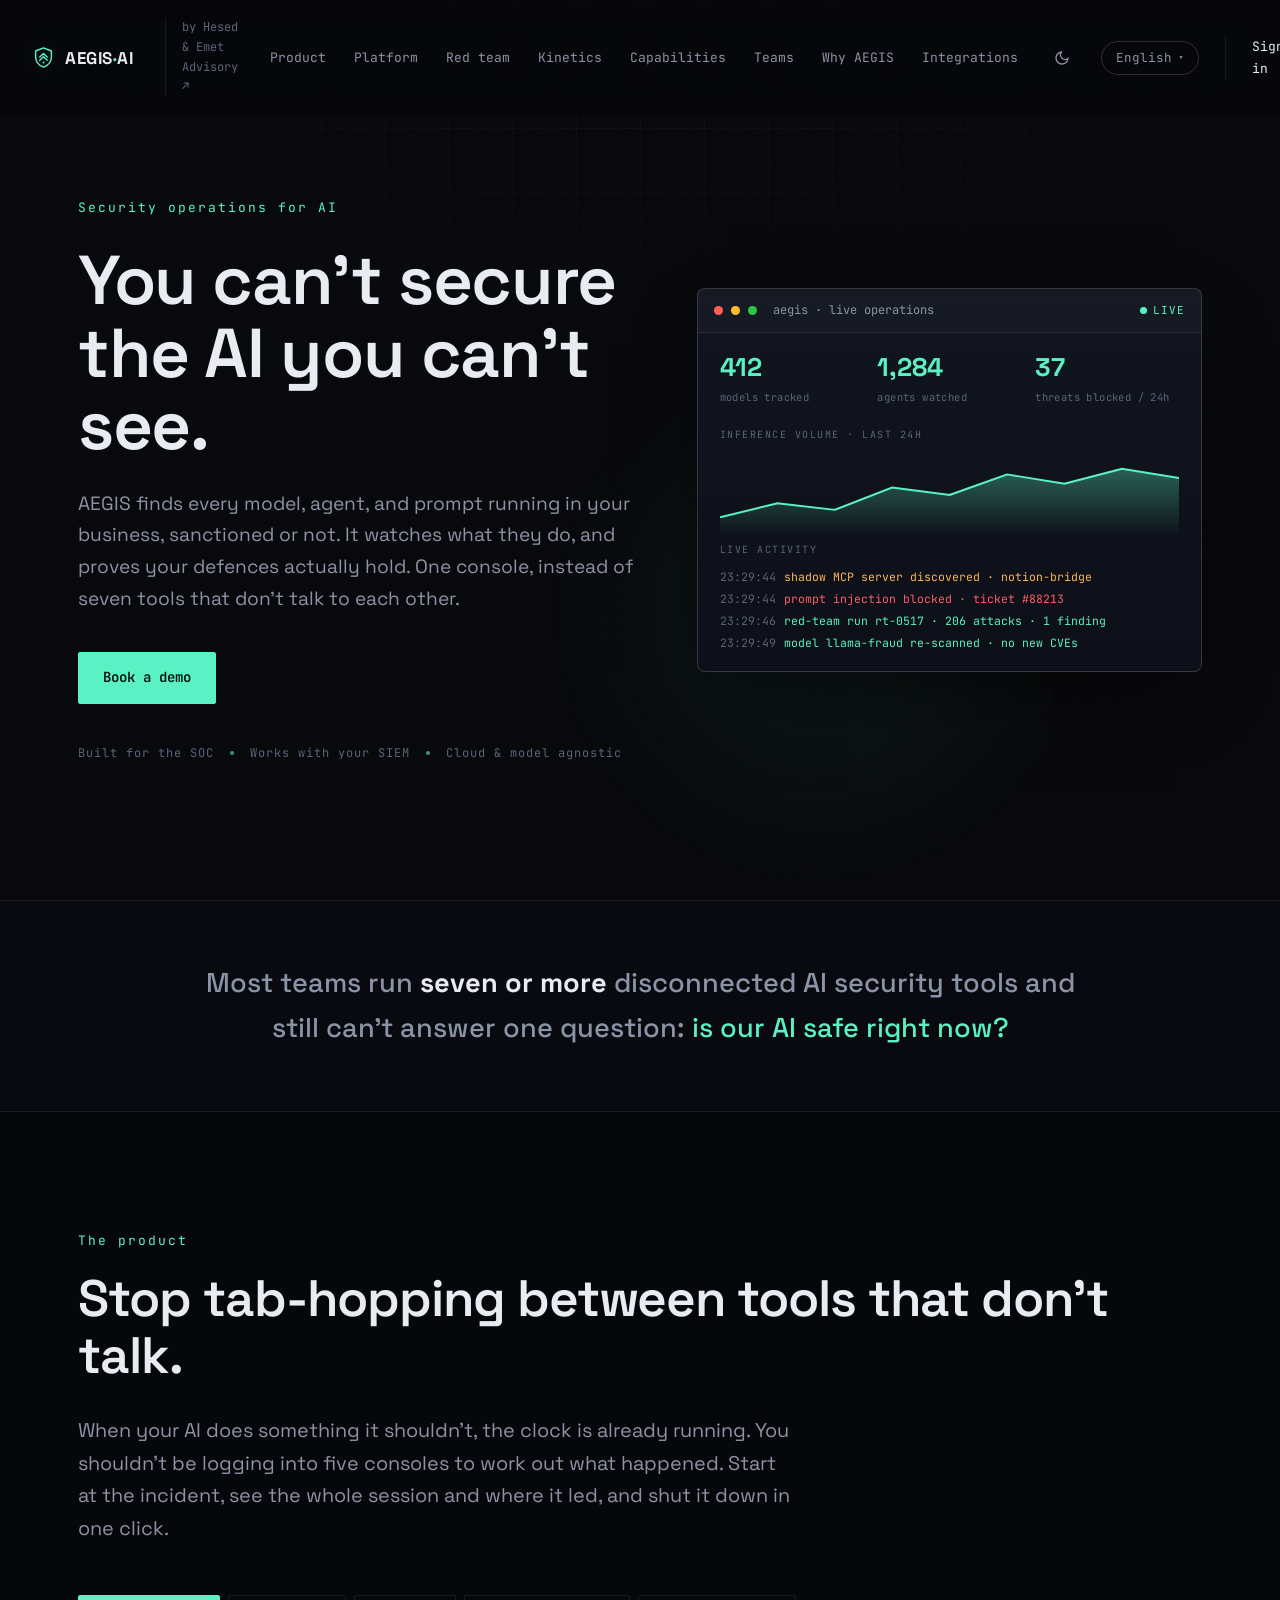
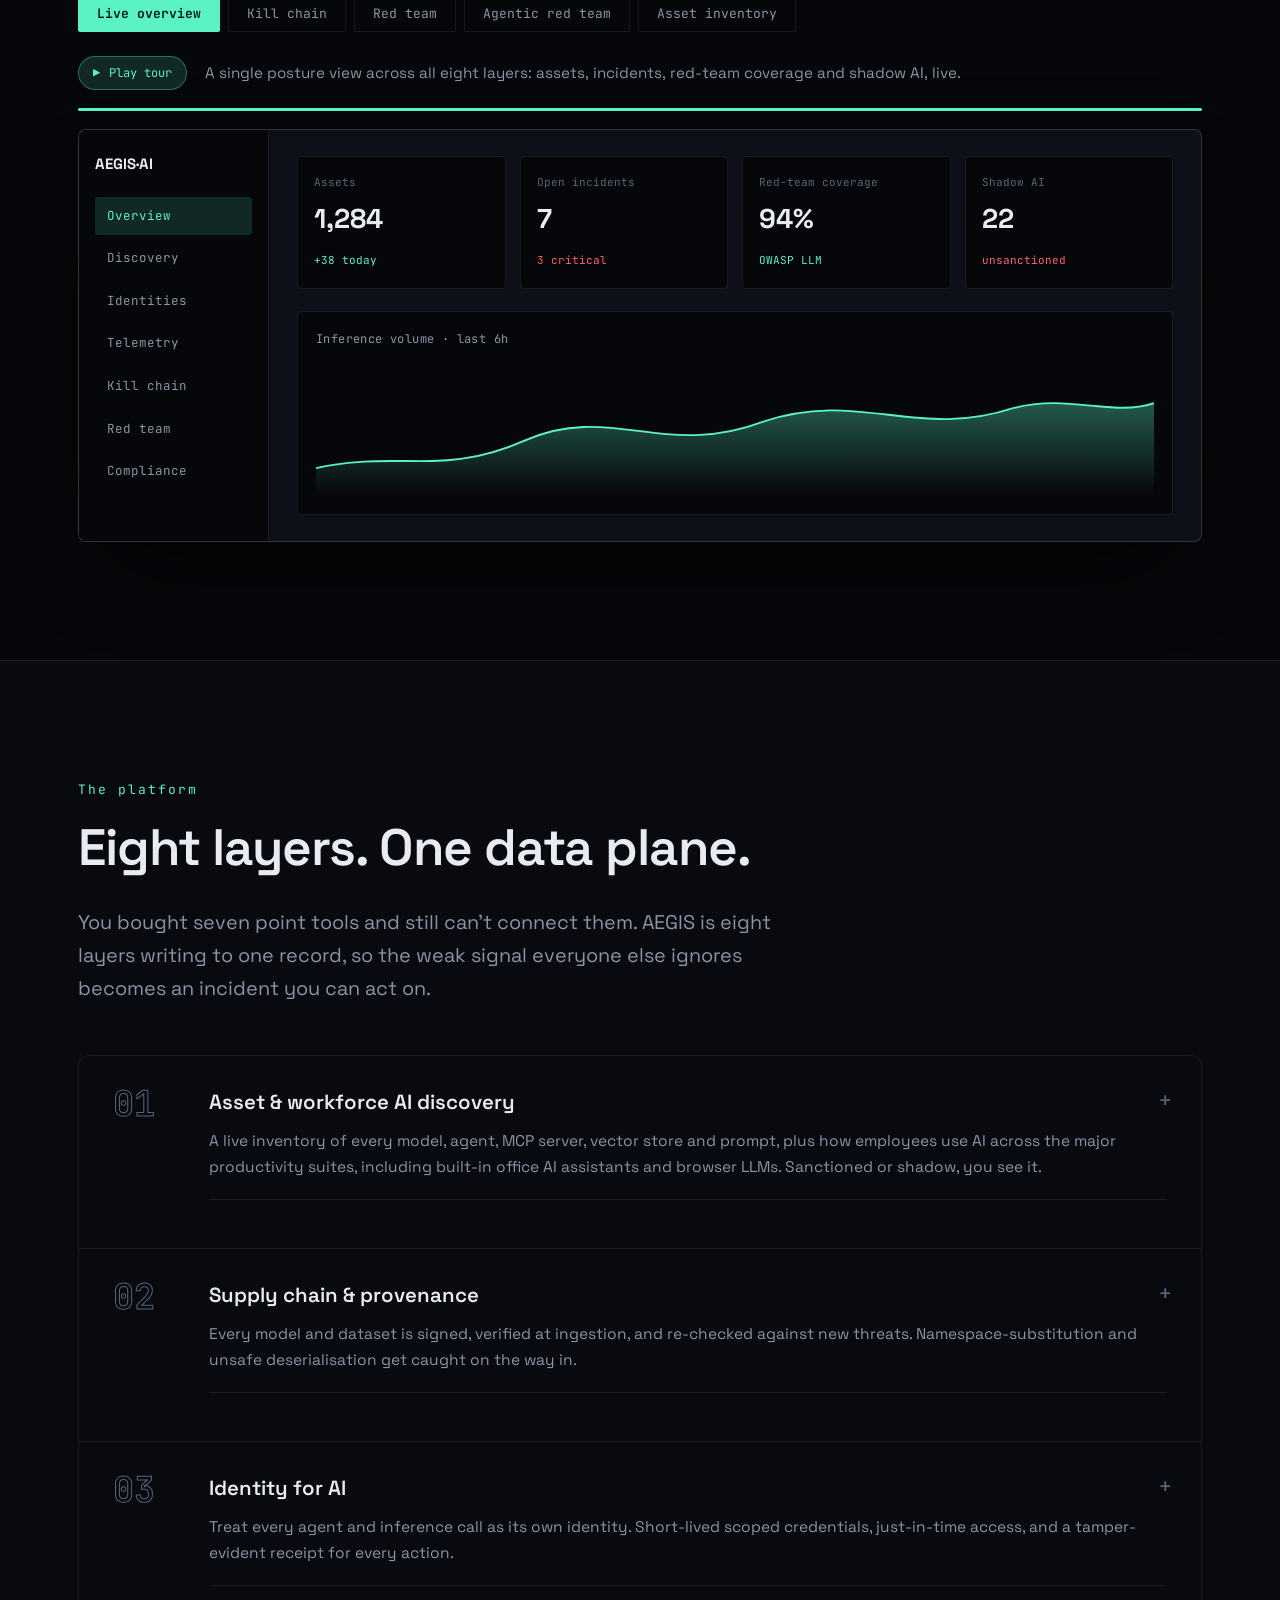
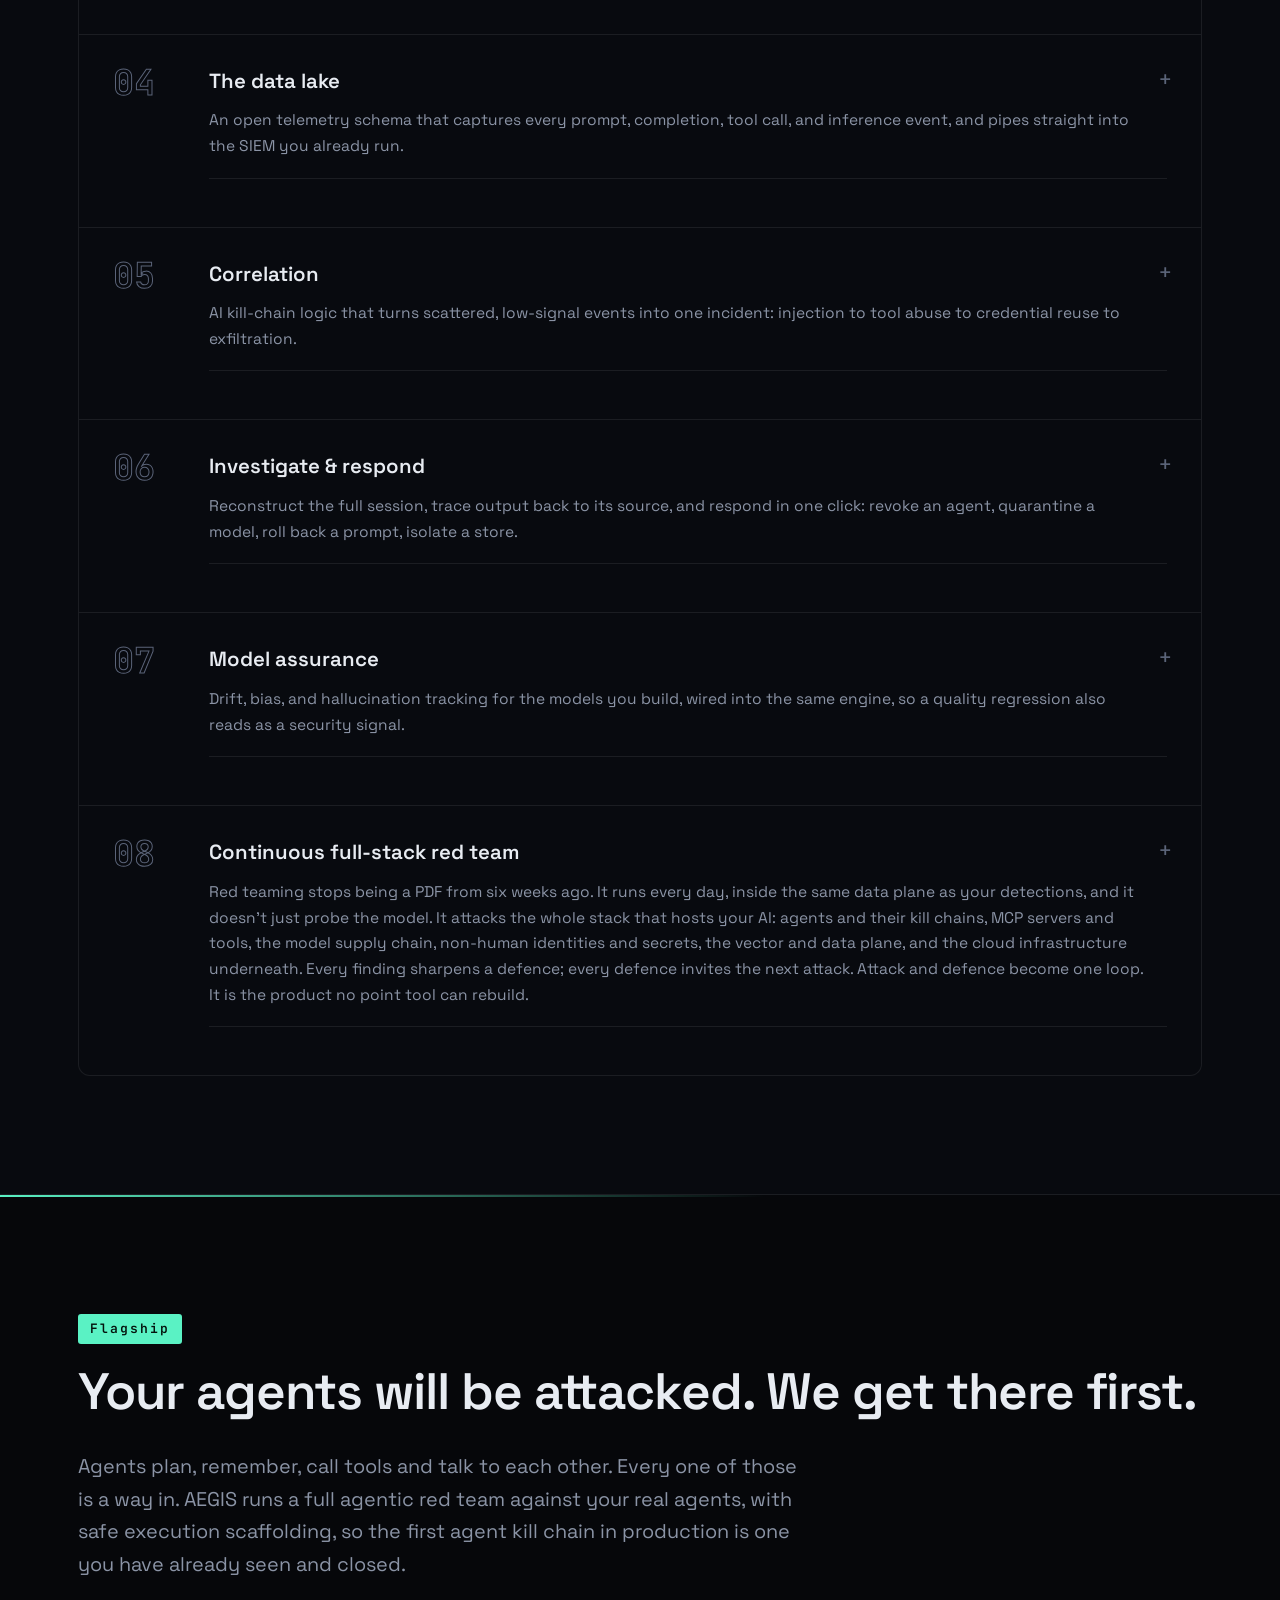
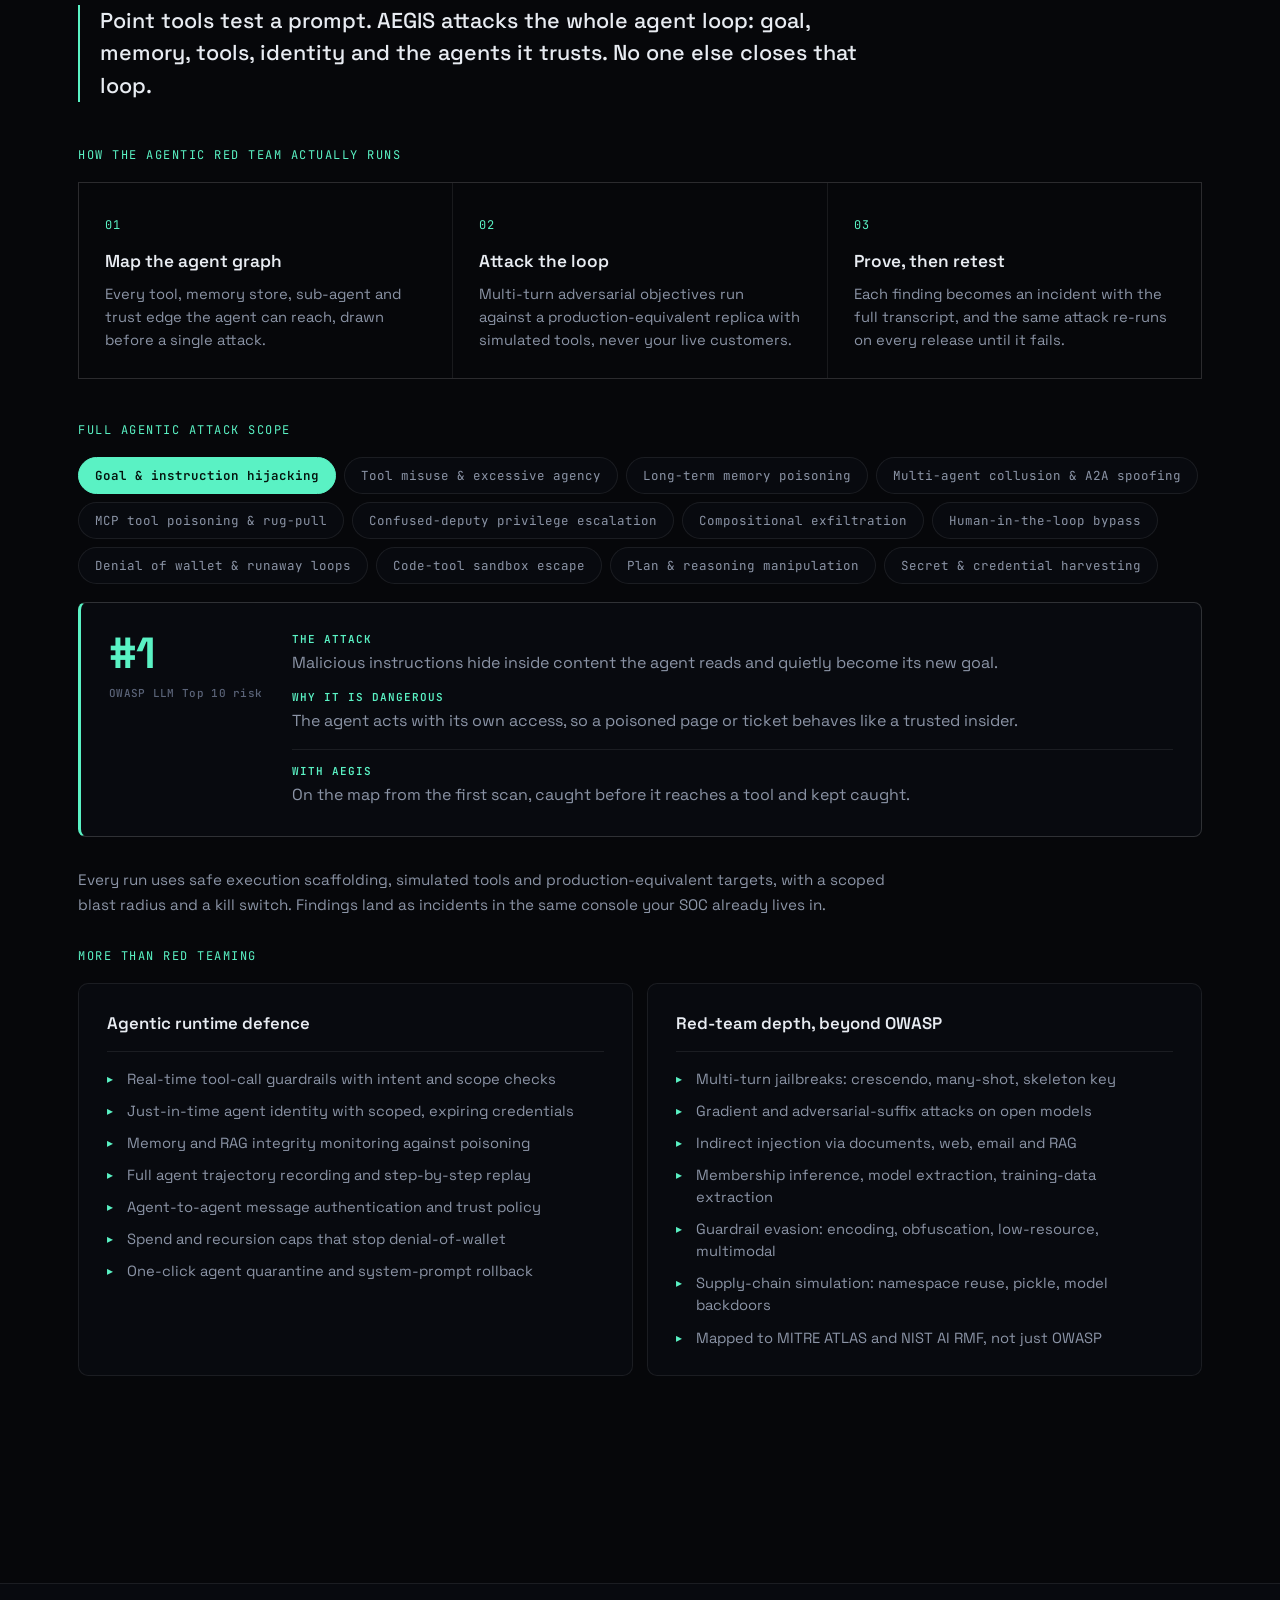
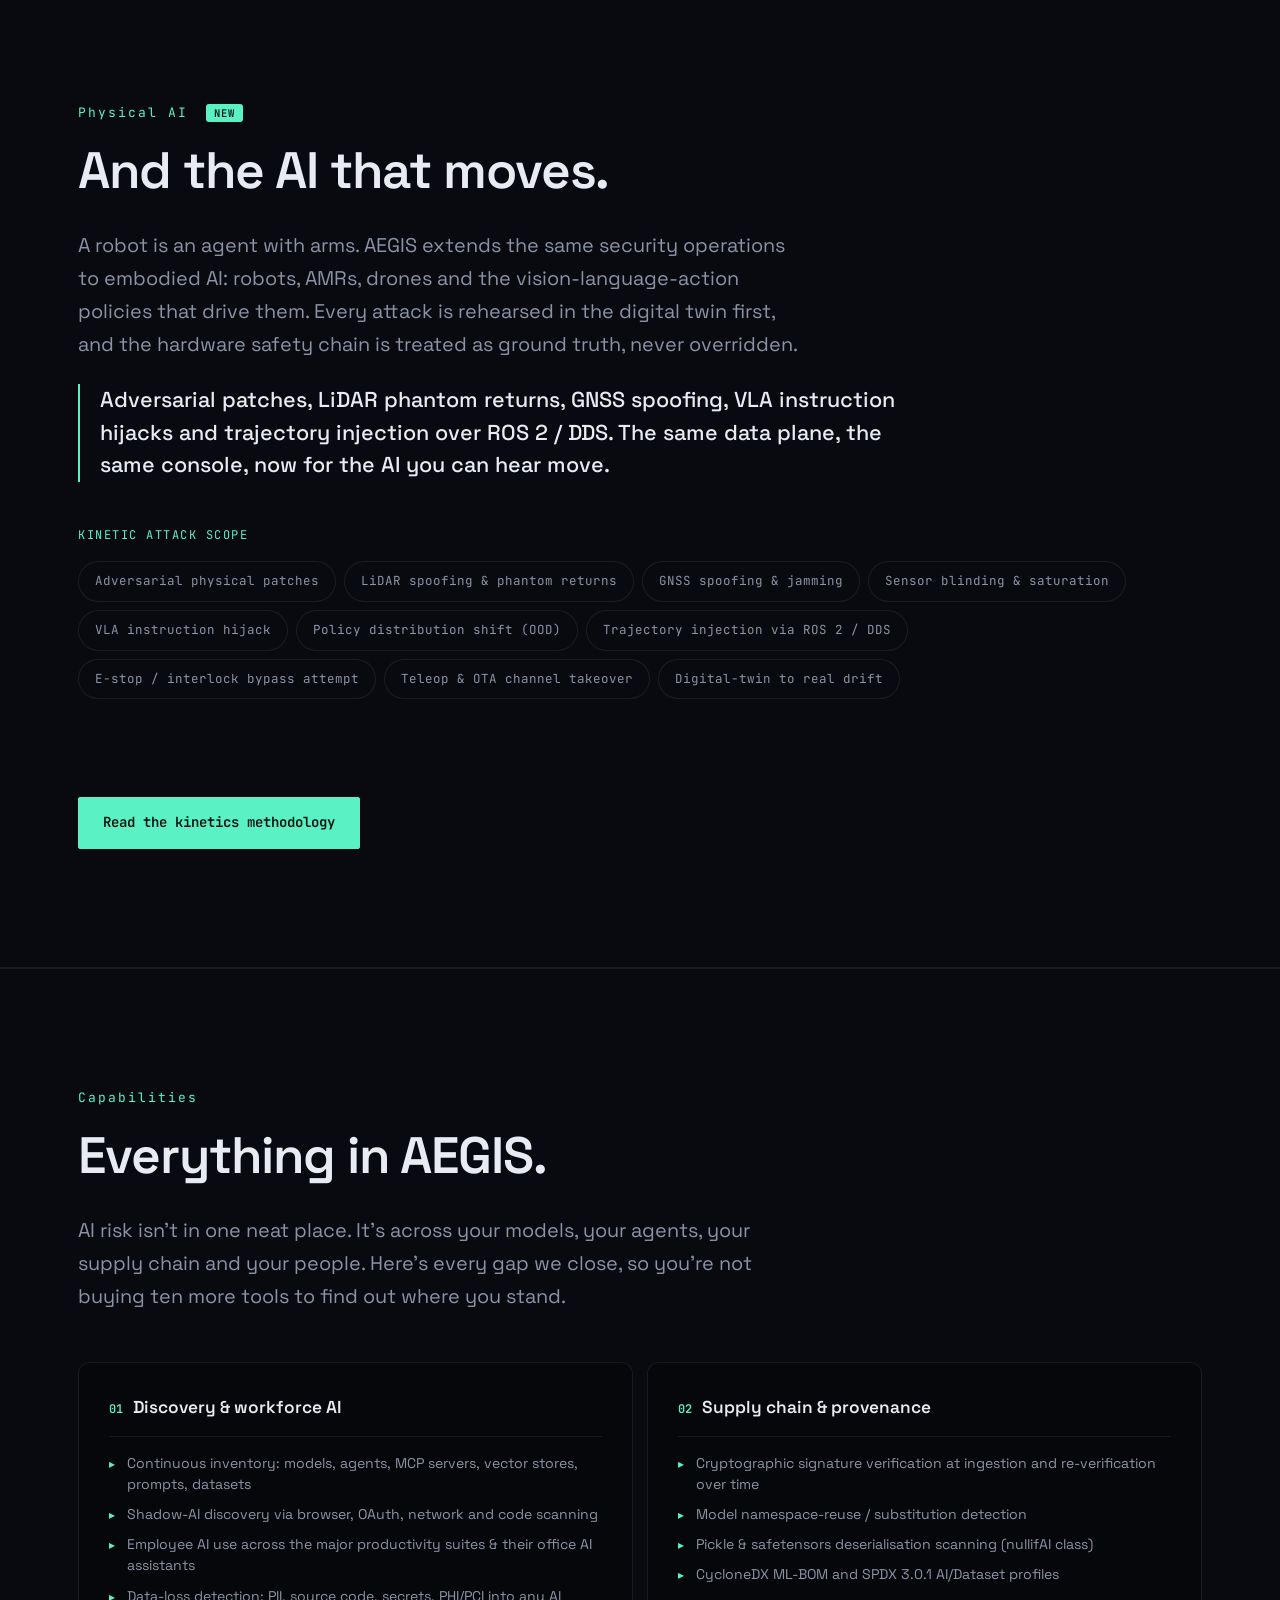
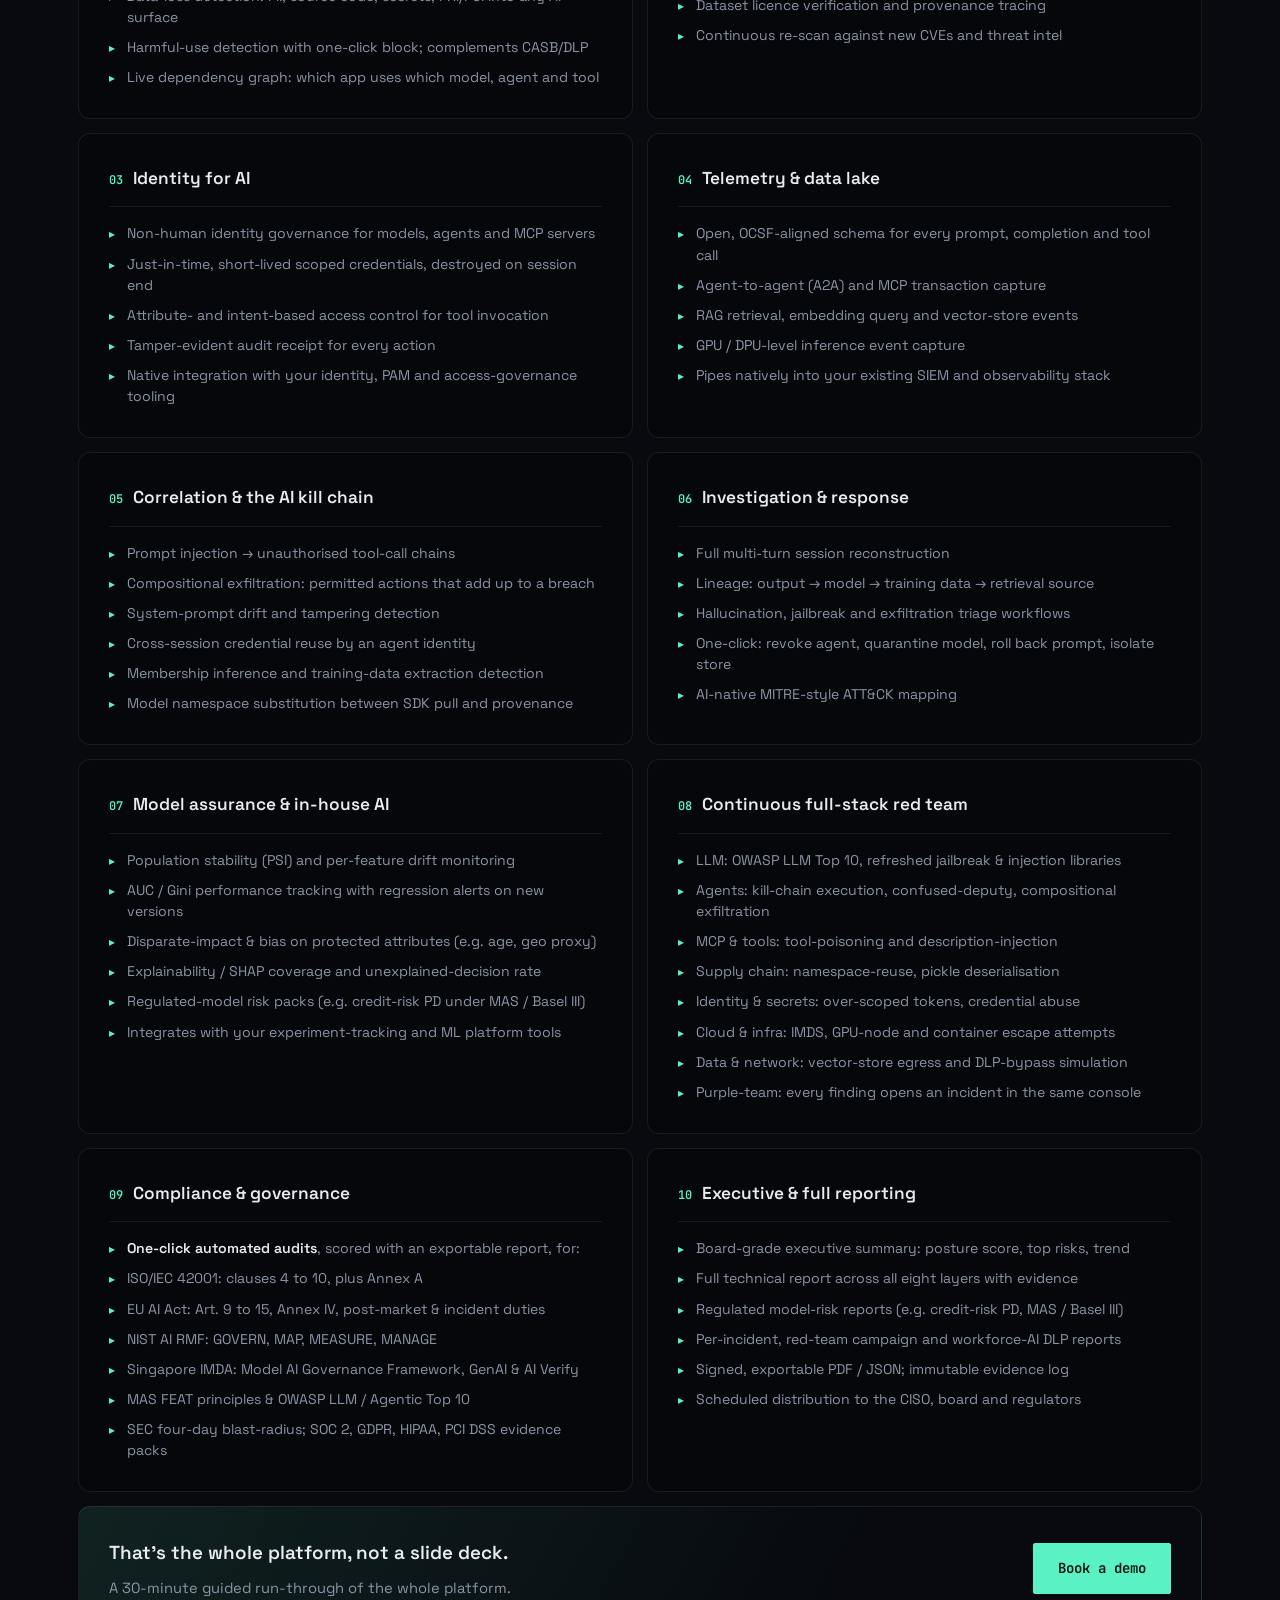
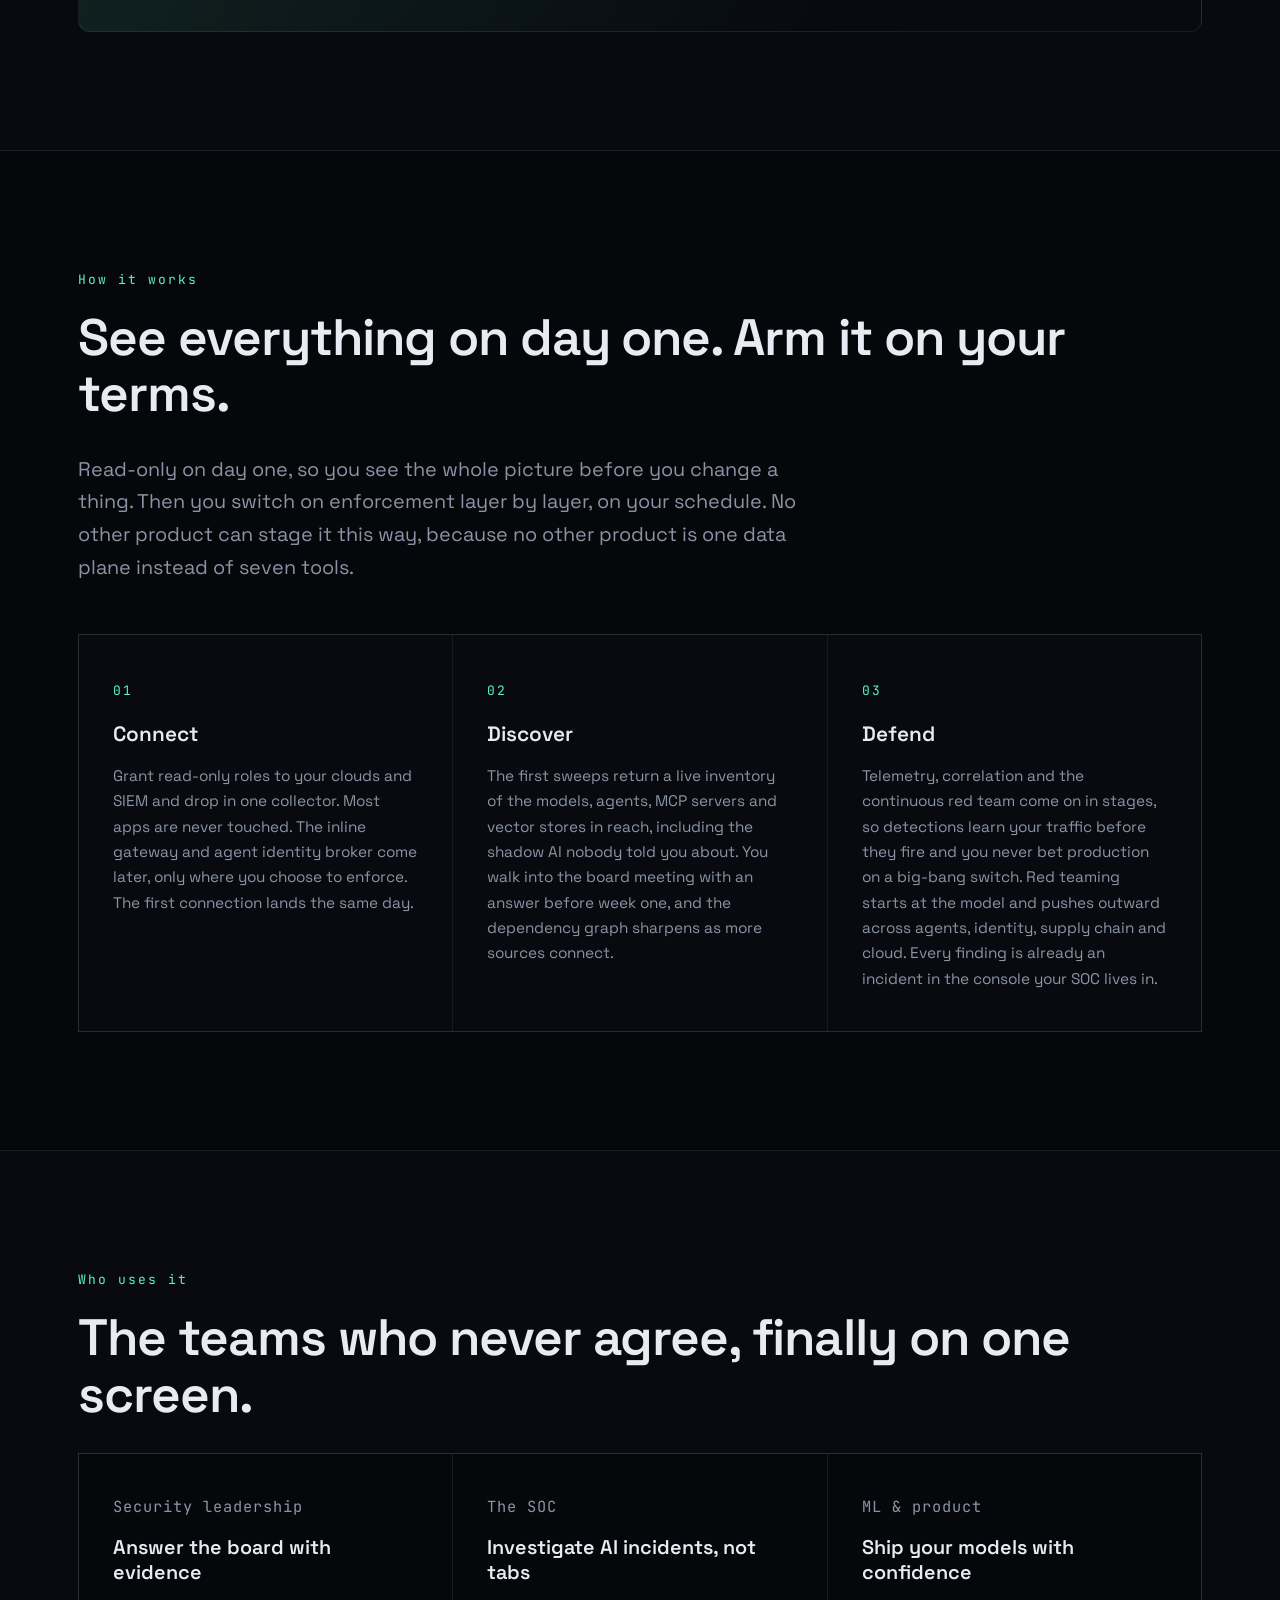
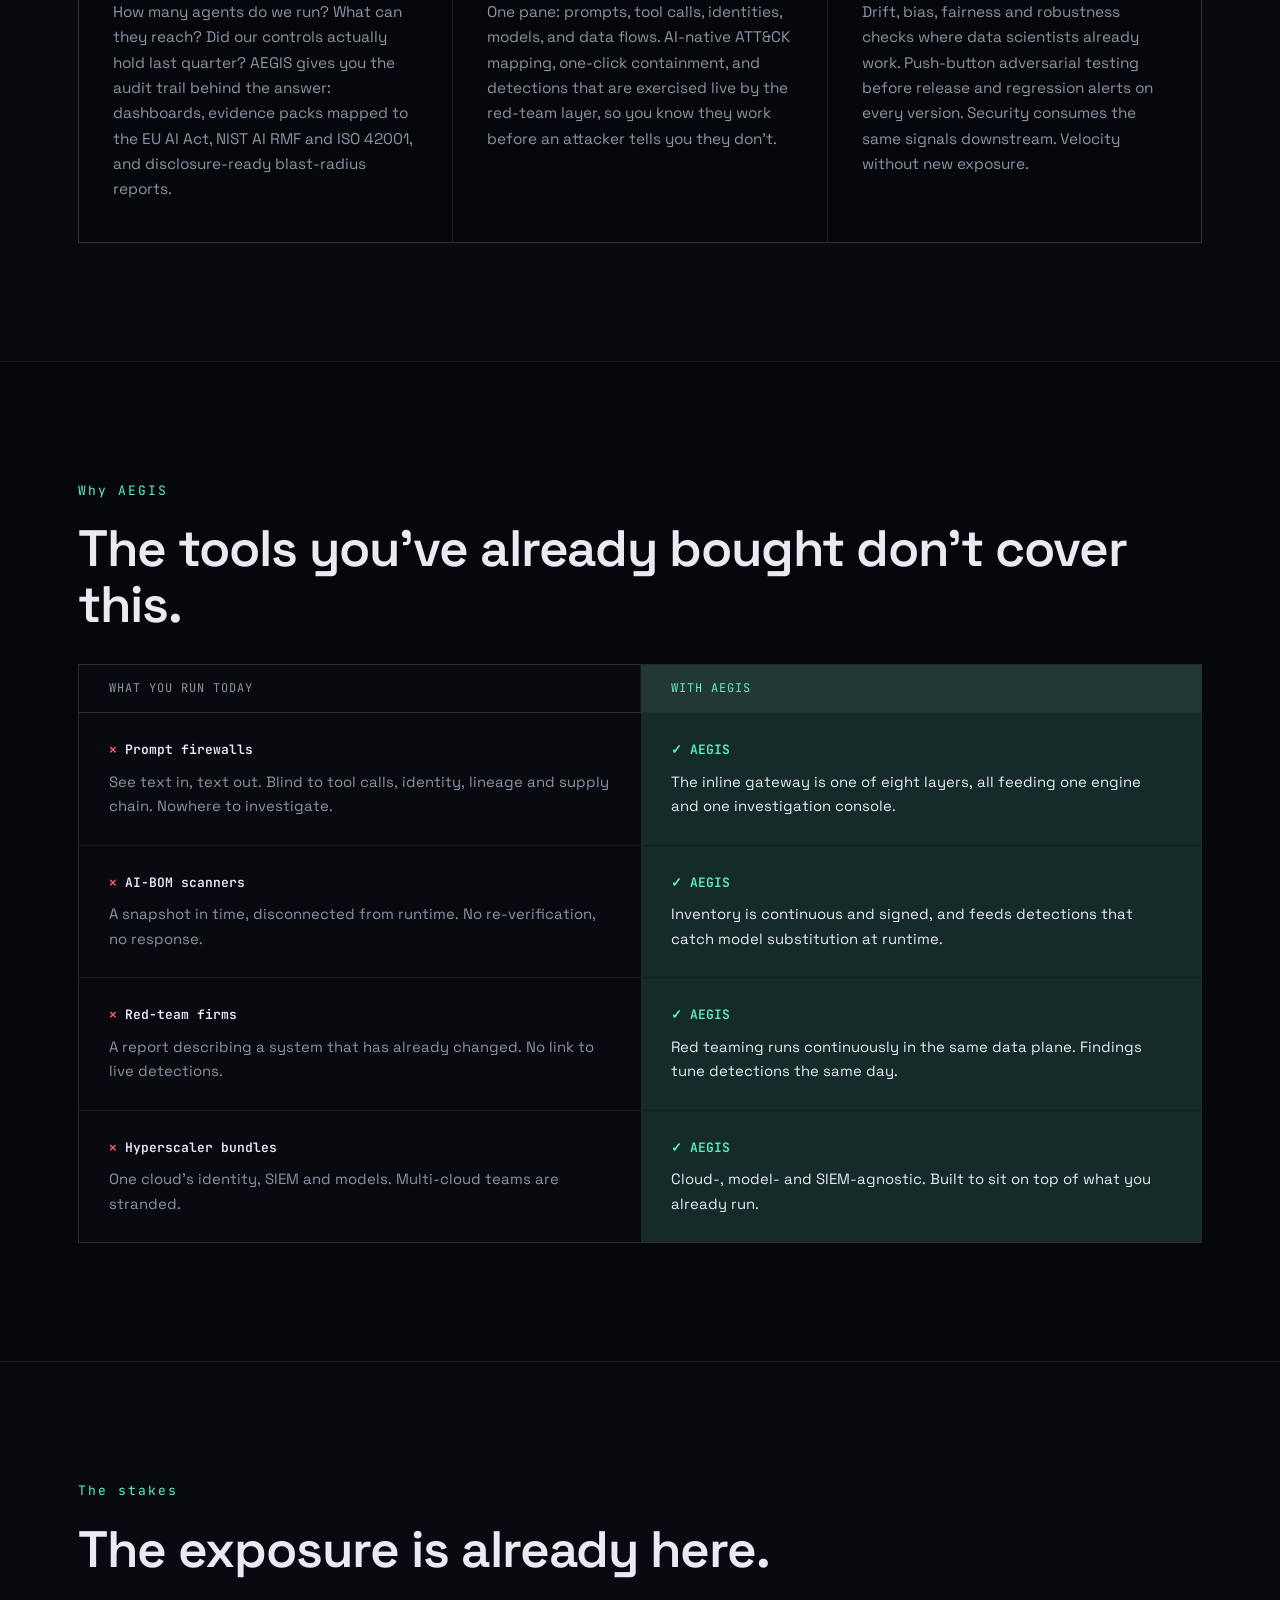
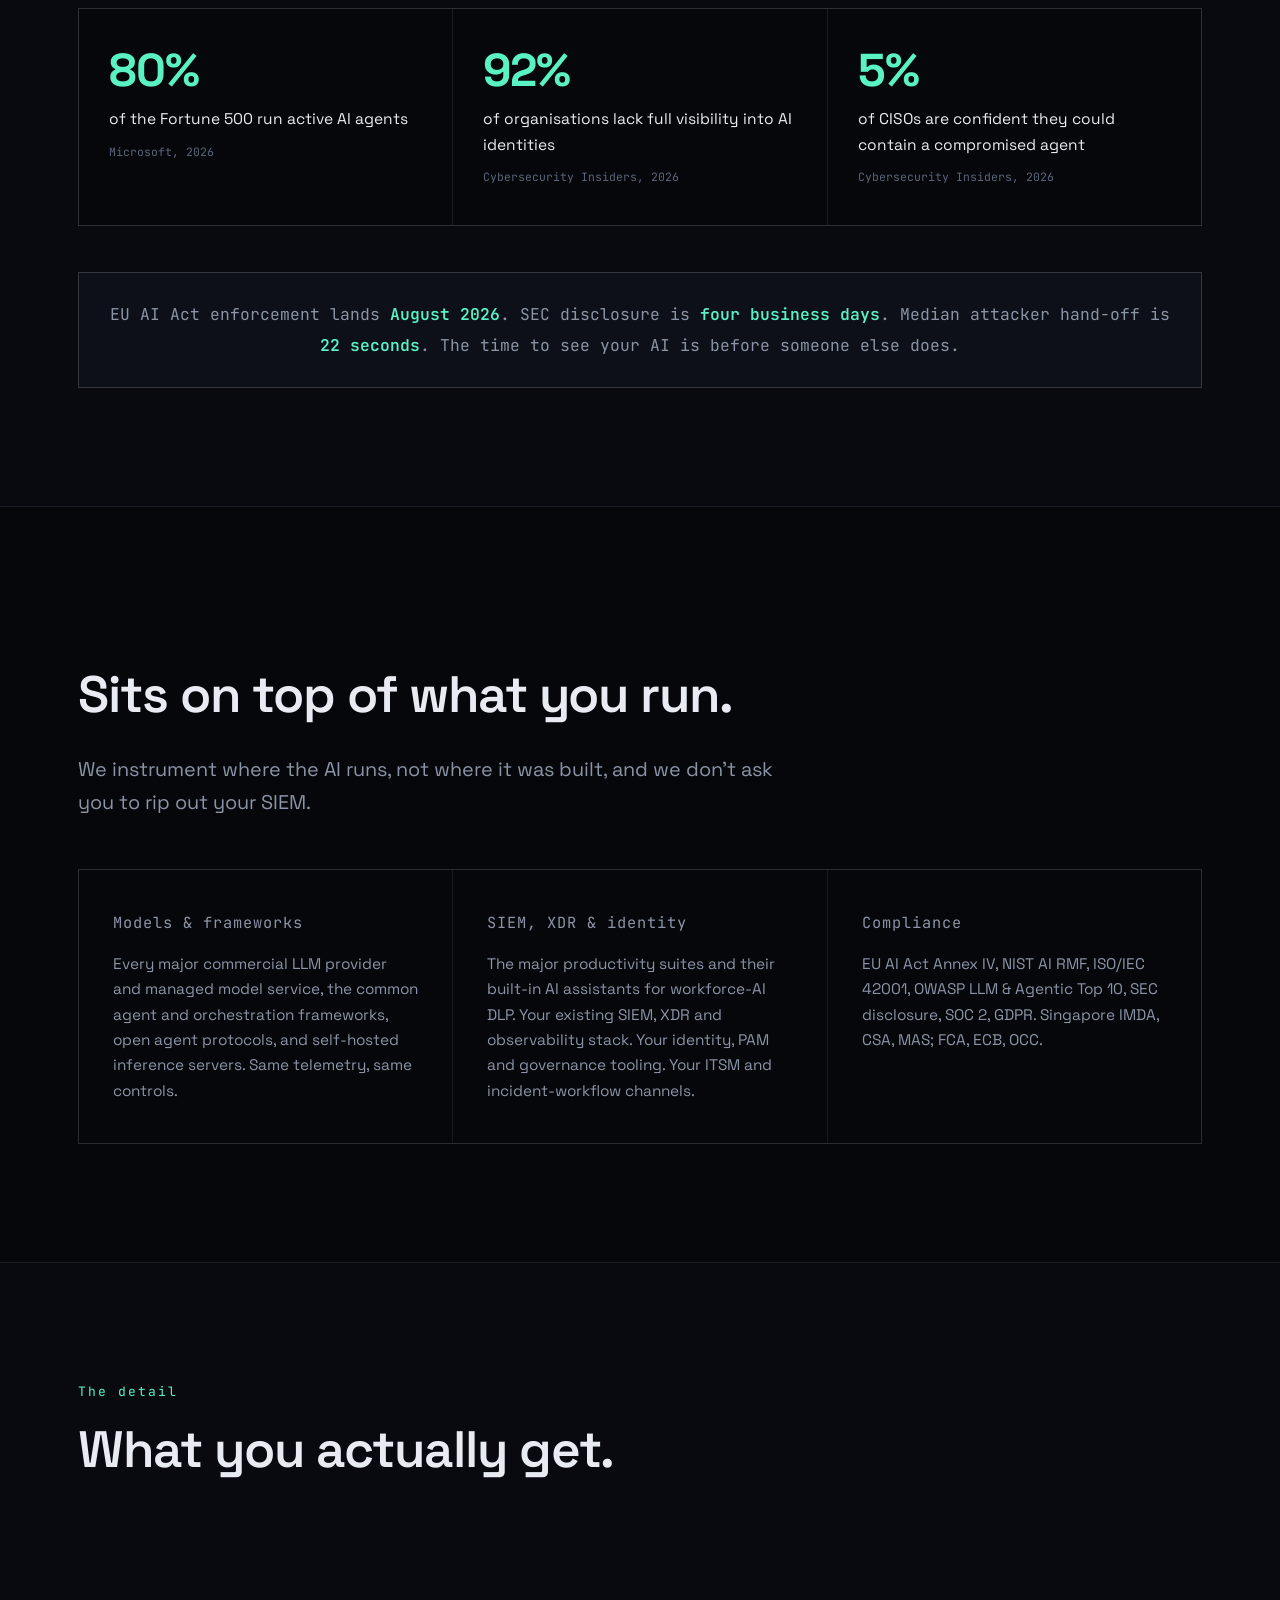
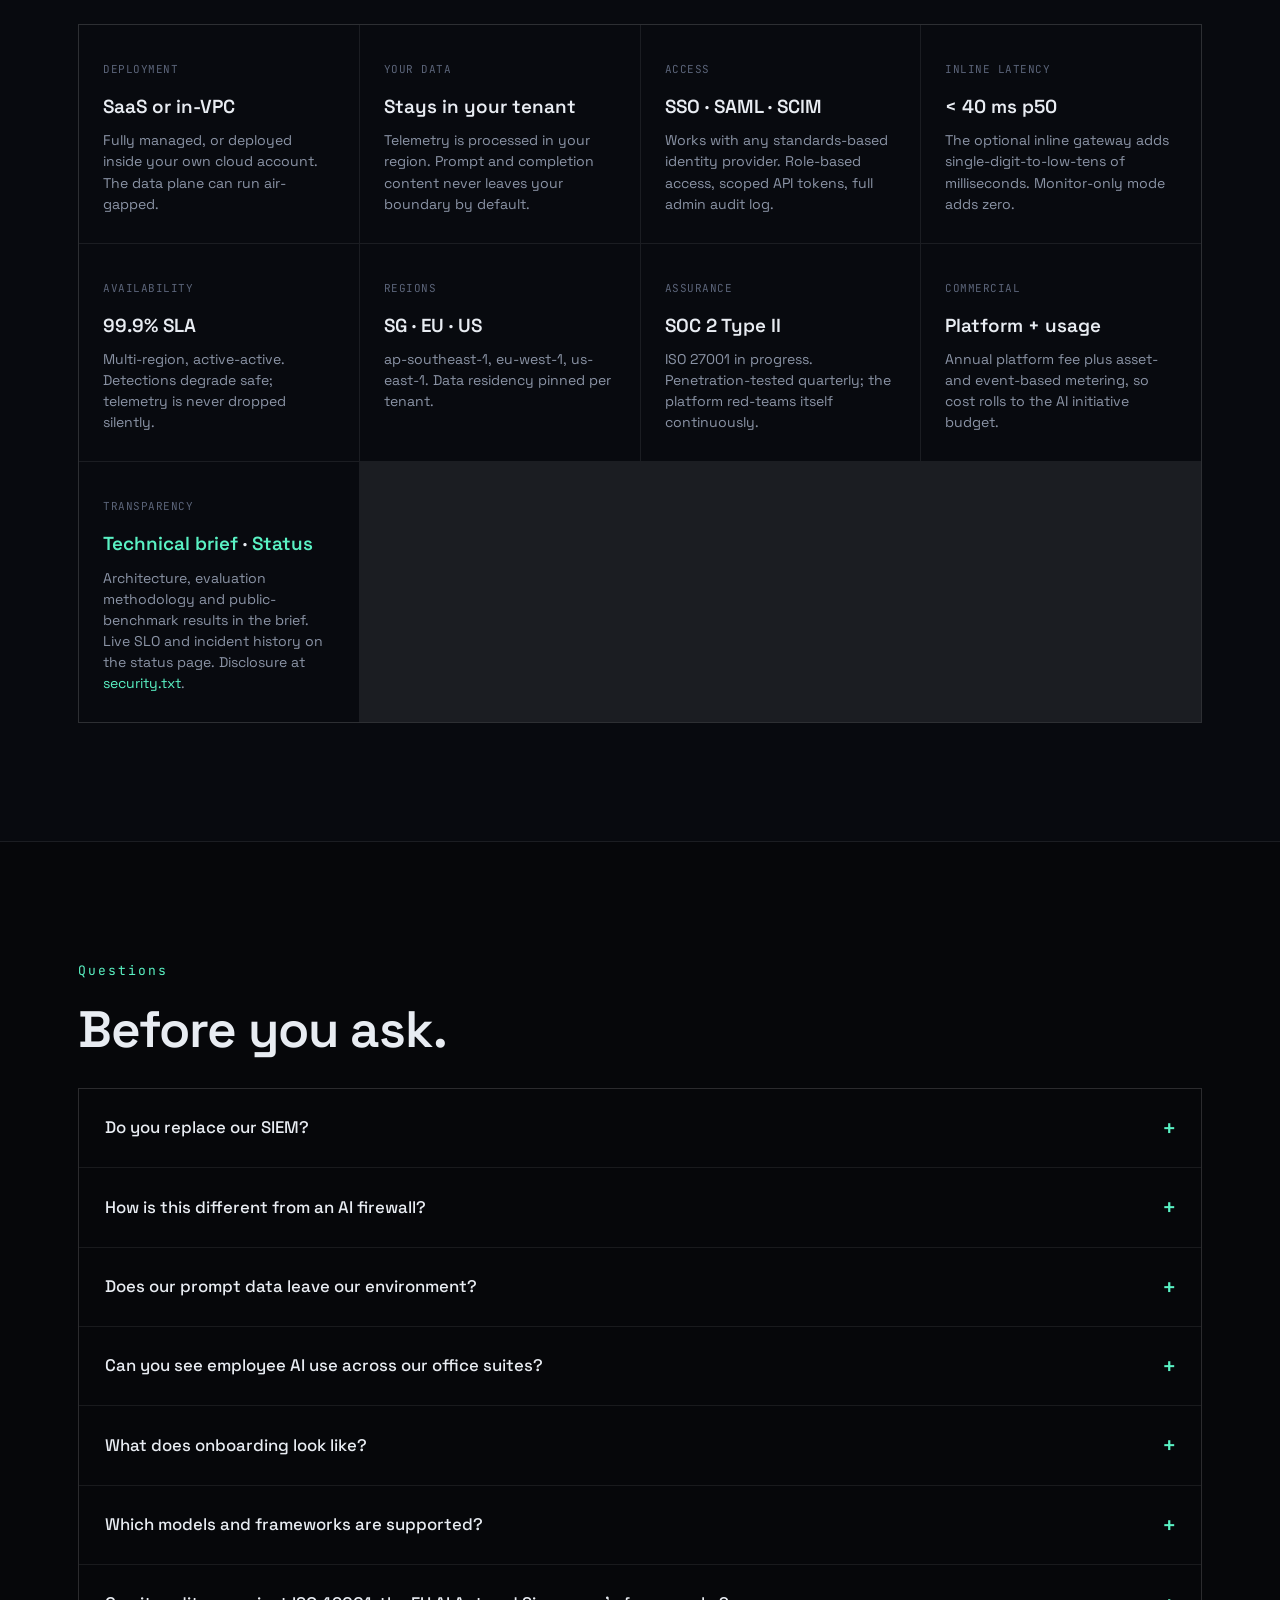
==== commit c1fadd56: "Kinetics: remove redundant capability card; visible across live console too - Landing: drop the AI K" ====
--- a/index.html
+++ b/index.html
@@ -78,7 +78,7 @@
 <link rel="preconnect" href="https://fonts.googleapis.com" />
 <link rel="preconnect" href="https://fonts.gstatic.com" crossorigin />
 <link href="https://fonts.googleapis.com/css2?family=Space+Grotesk:wght@400;500;600;700&family=JetBrains+Mono:wght@400;500;600&display=swap" rel="stylesheet" />
-<link rel="stylesheet" href="styles.css?v=9" />
+<link rel="stylesheet" href="styles.css?v=10" />
 <style>
 /* critical: language dropdown ships with the HTML so it can't desync from cached CSS */
 .lang-dd{position:relative}
@@ -544,7 +544,7 @@
   <!-- AI KINETICS (PHYSICAL AI) -->
   <section class="section alt" id="kinetics">
     <div class="wrap">
-      <p class="sec-label reveal">Physical AI</p>
+      <p class="sec-label reveal">Physical AI <span style="margin-left:8px;padding:2px 8px;border-radius:3px;background:var(--accent);color:#04130d;font-size:10.5px;letter-spacing:1px;font-weight:600">NEW</span></p>
       <h2 class="sec-title reveal">And the AI that moves.</h2>
       <p class="lede reveal">A robot is an agent with arms. AEGIS extends the same security
       operations to embodied AI: robots, AMRs, drones and the vision-language-action policies
@@ -703,18 +703,6 @@
           </ul>
         </article>
 
-        <article class="cap reveal">
-          <h3><span>11</span> AI Kinetics &amp; physical AI</h3>
-          <ul>
-            <li>Embodied agent inventory: robots, AMRs, drones, manipulators, VLA policies</li>
-            <li>Sensor integrity: LiDAR, camera, IMU, GNSS, force / torque with attestation</li>
-            <li>Kinetic red team: adversarial patches, sensor spoofing, ROS 2 / DDS injection</li>
-            <li>Trajectory and policy monitoring against signed safe-envelopes</li>
-            <li>Digital-twin replay before any real cell is touched</li>
-            <li>Standards mapped: ISO 10218, ISO/TS 15066, ISO 13849, ISO 21448, UL 4600</li>
-            <li>Hardware interlocks read as ground truth, never overridden</li>
-          </ul>
-        </article>
 
         <article class="cap cap-cta reveal">
           <div>
@@ -1027,7 +1015,7 @@
   </div>
 </footer>
 
-<script src="i18n.js?v=9"></script>
-<script src="script.js?v=9"></script>
+<script src="i18n.js?v=10"></script>
+<script src="script.js?v=10"></script>
 </body>
 </html>
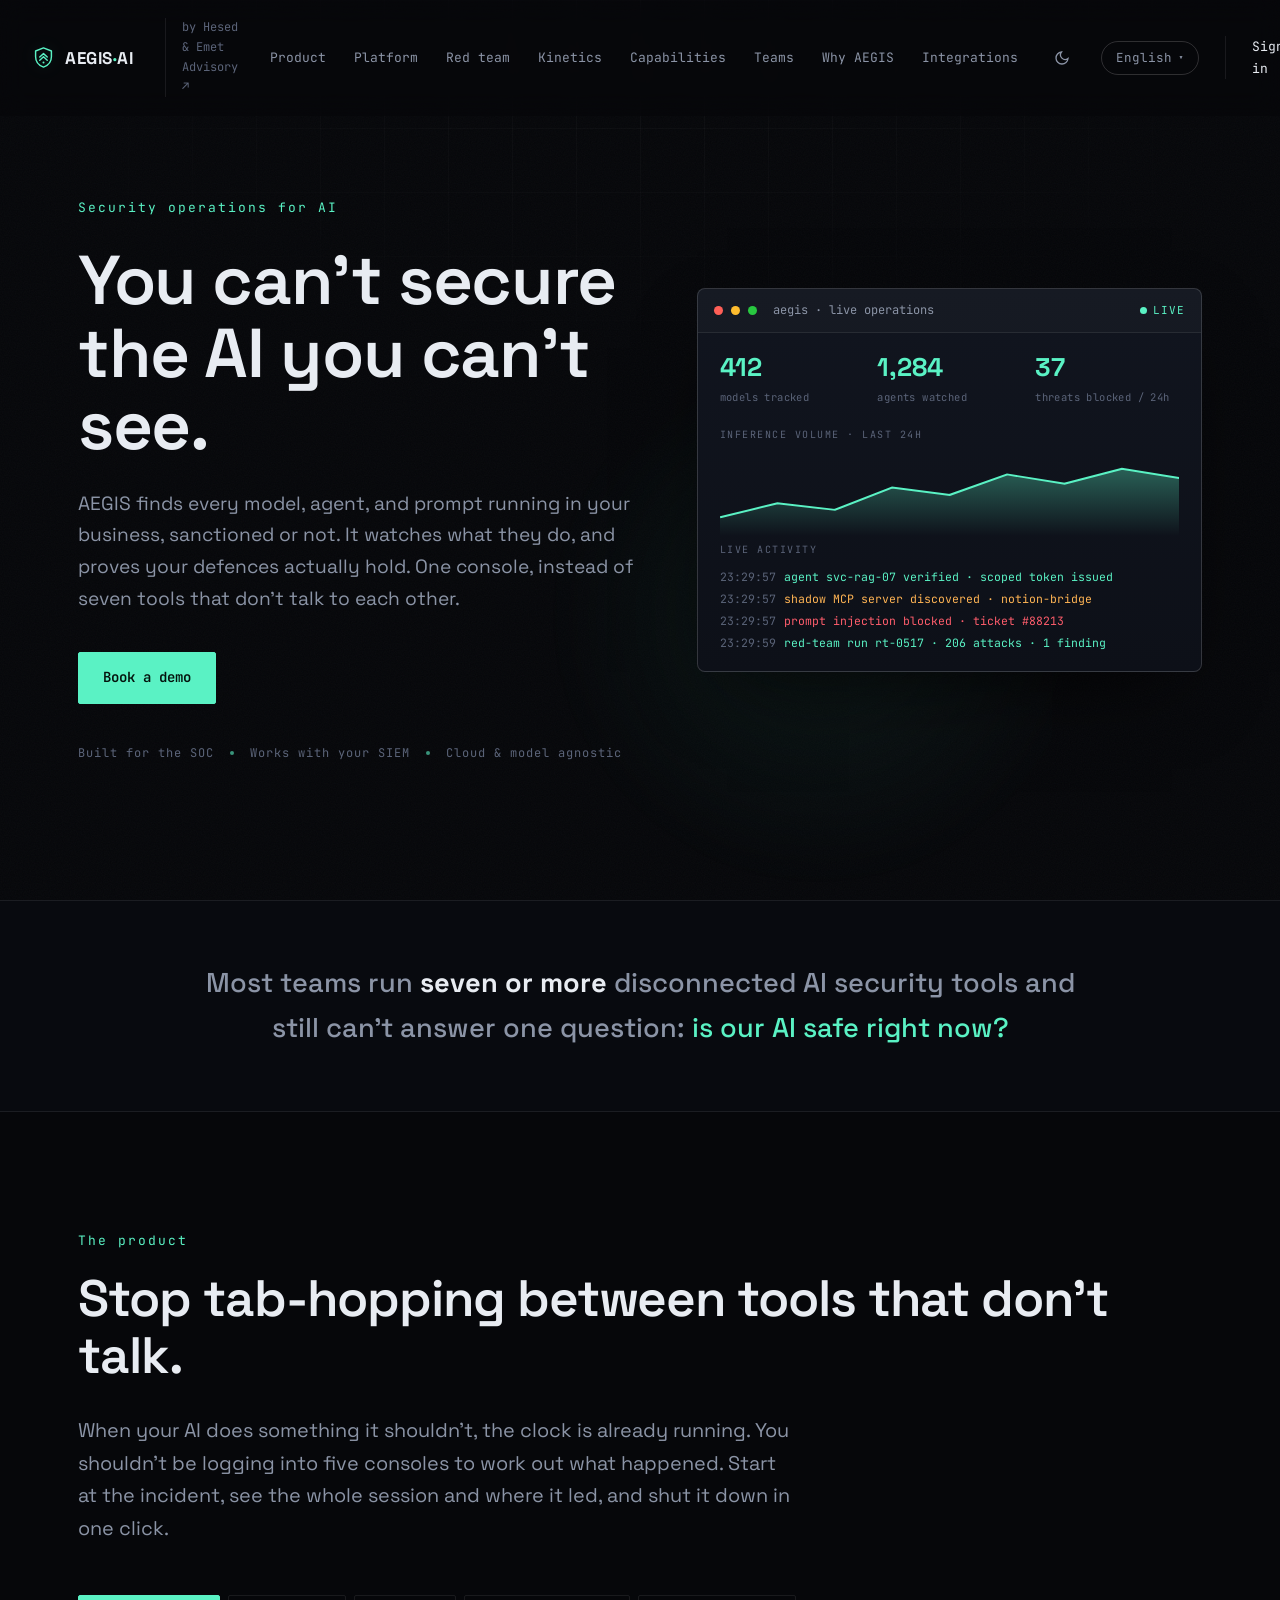
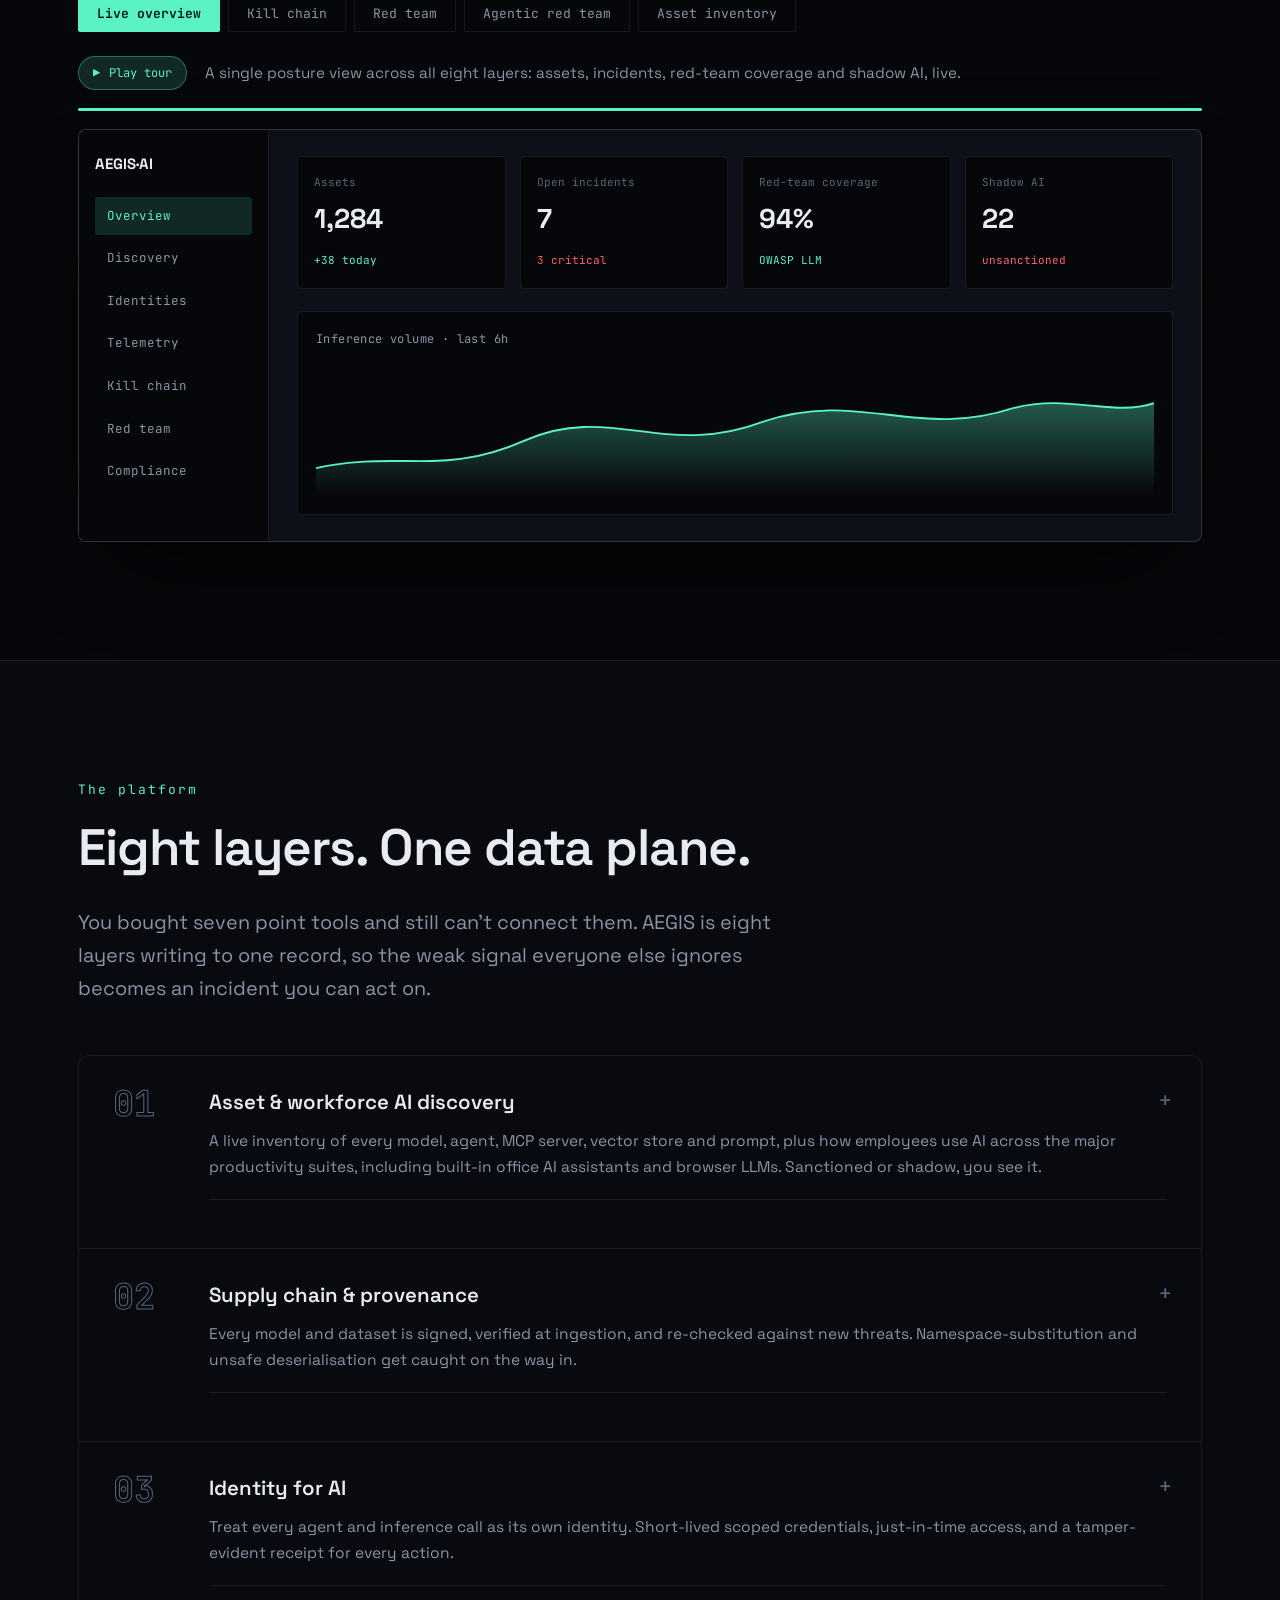
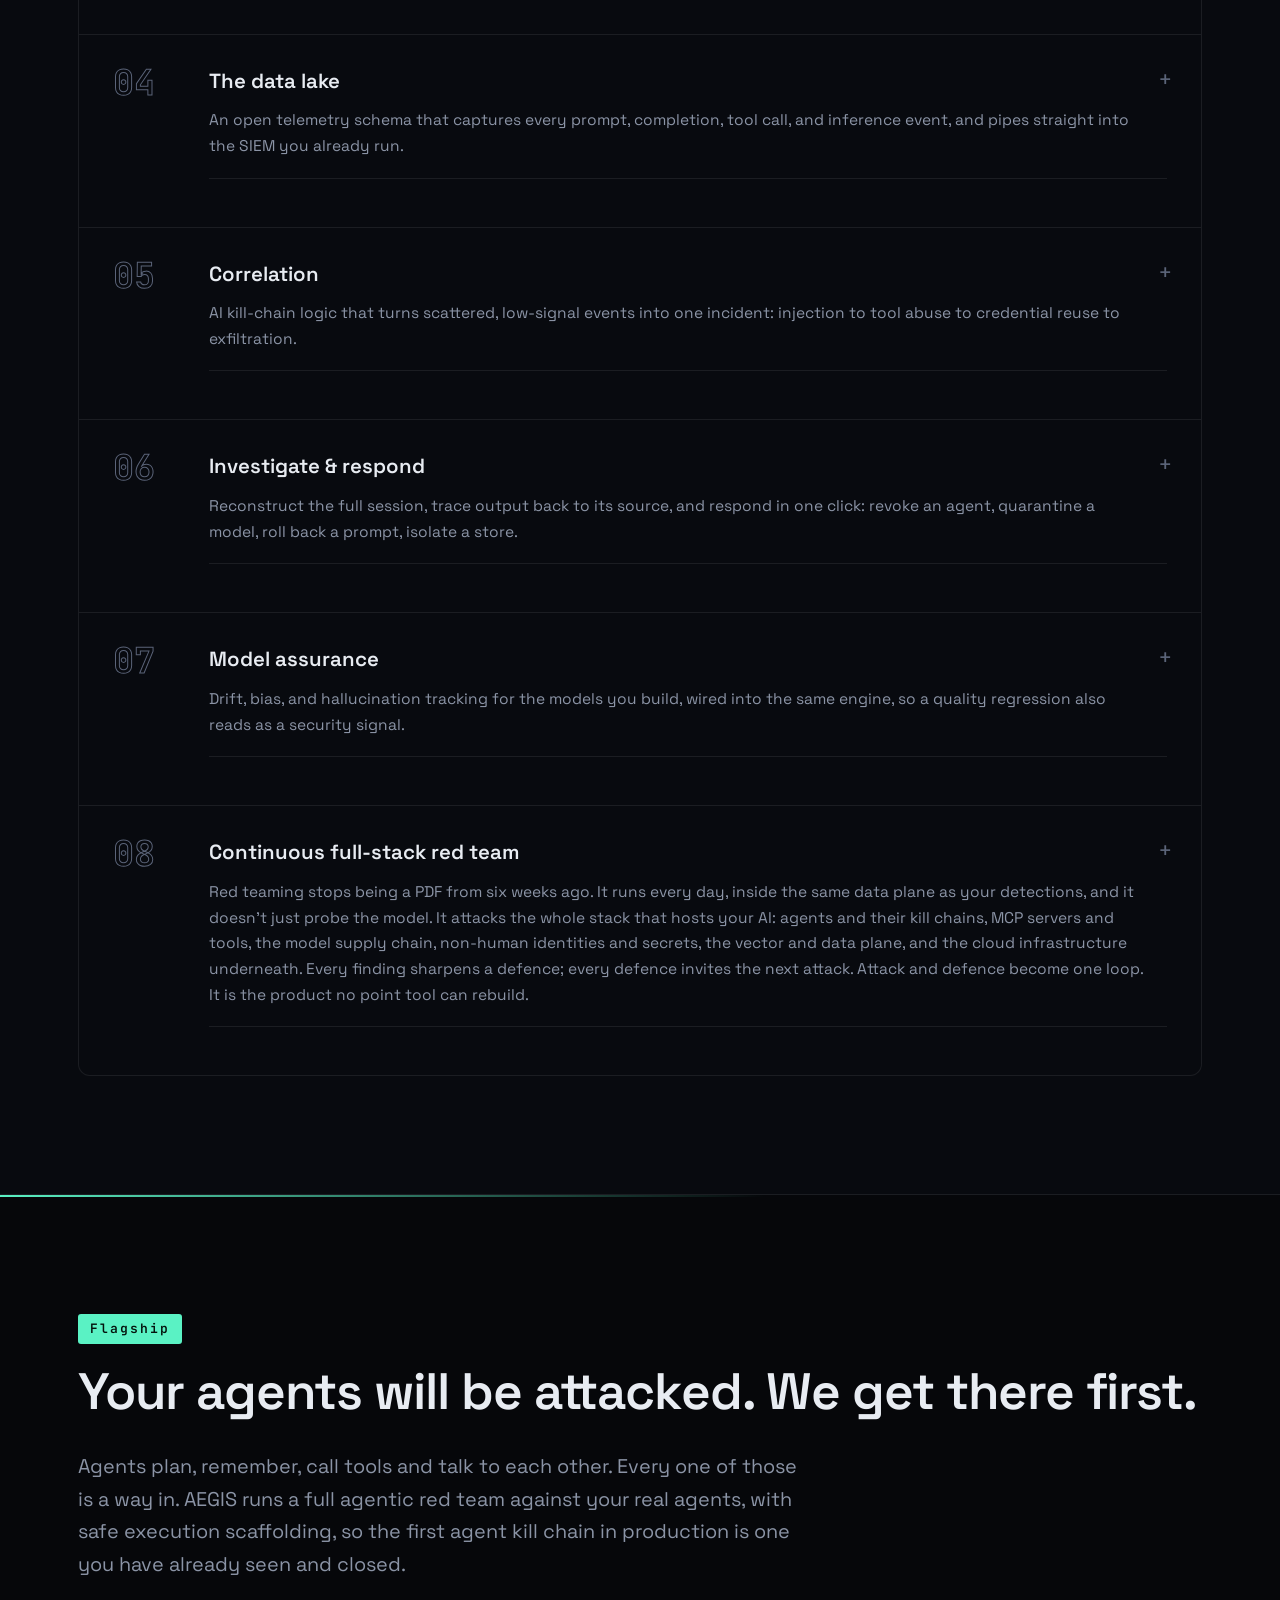
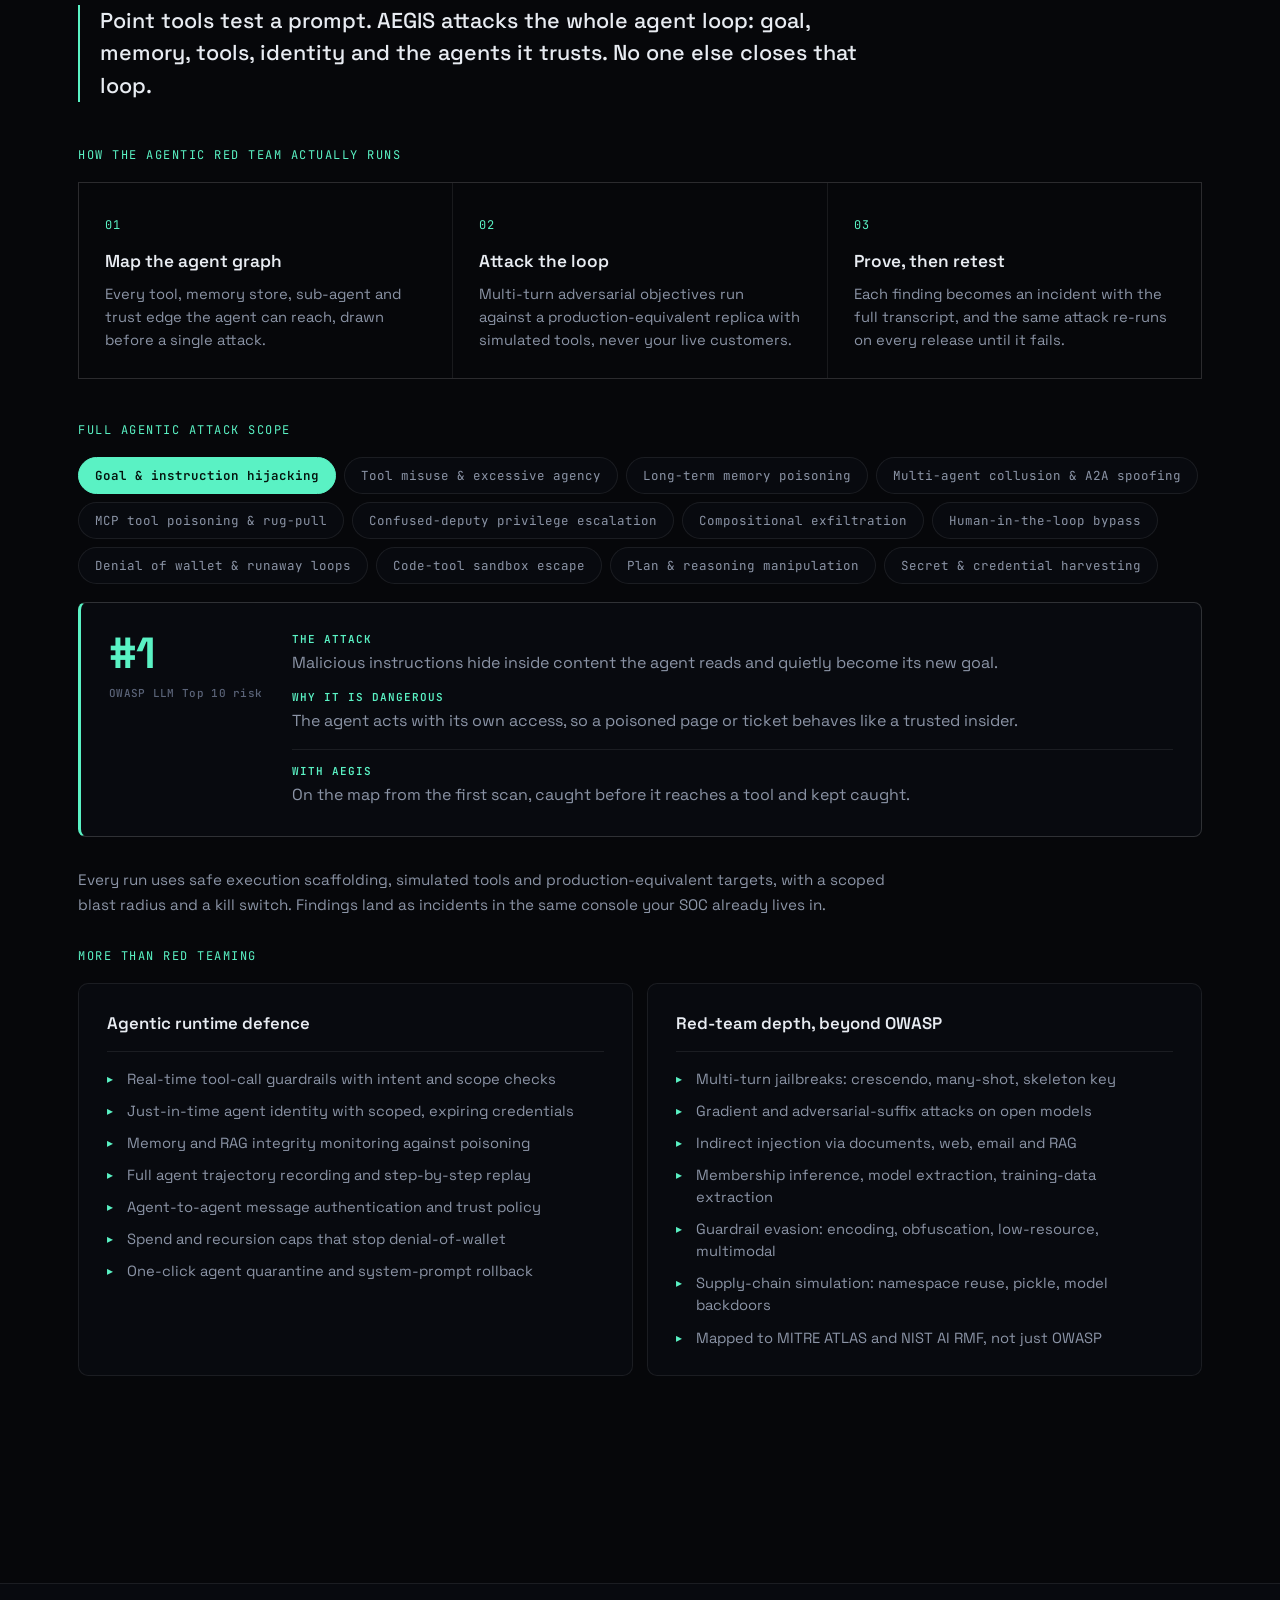
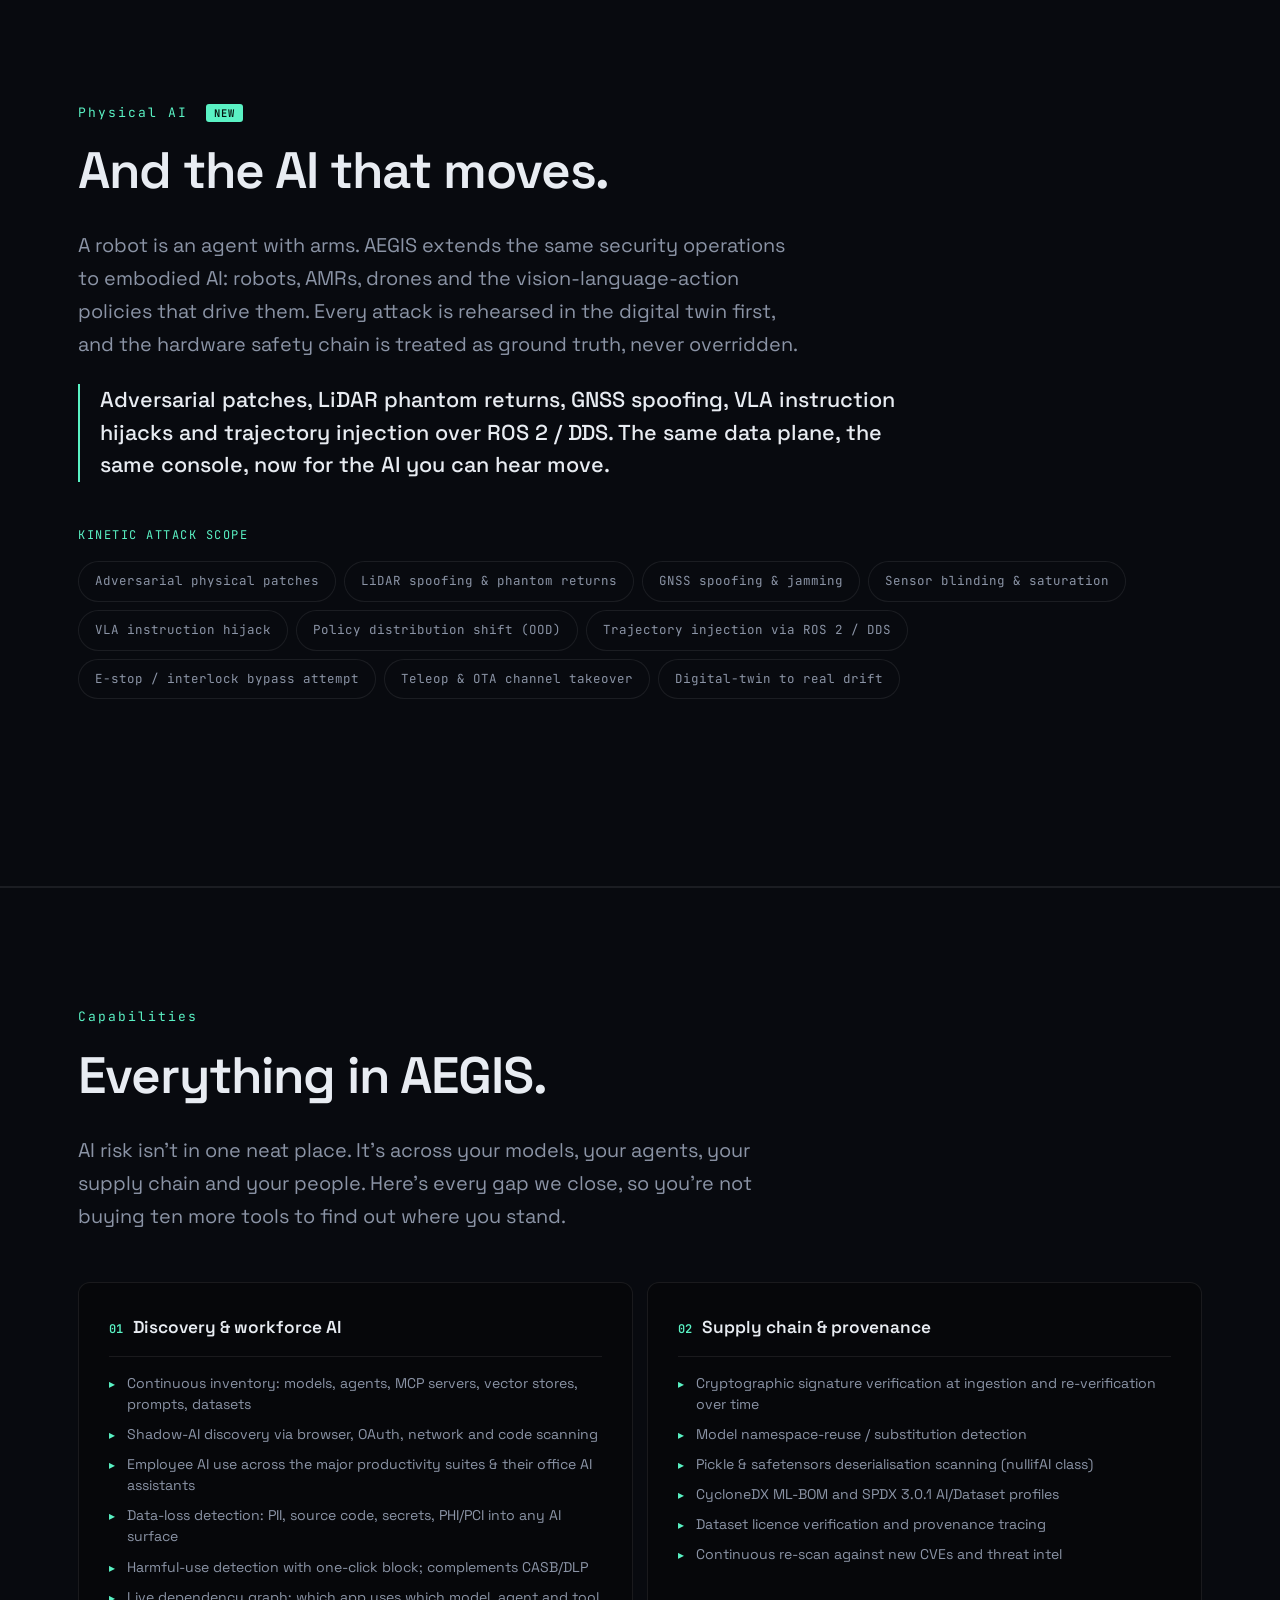
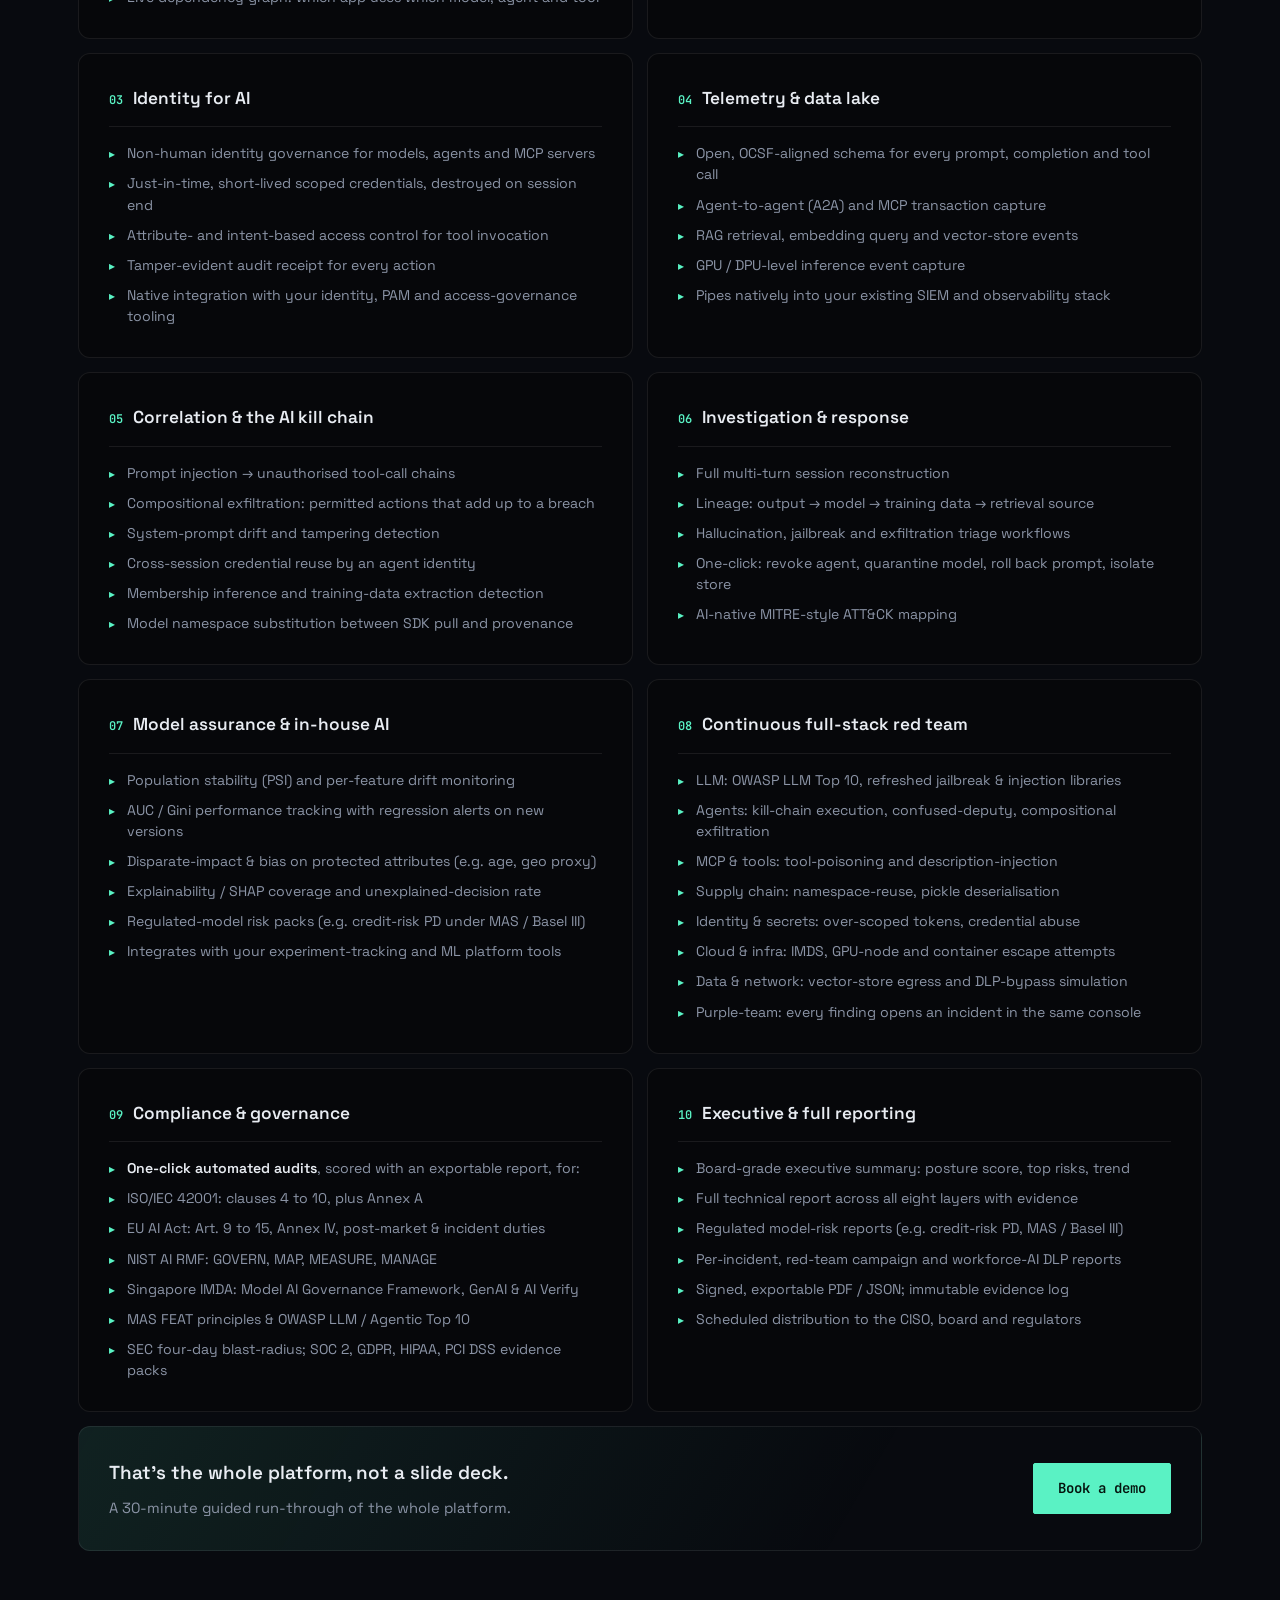
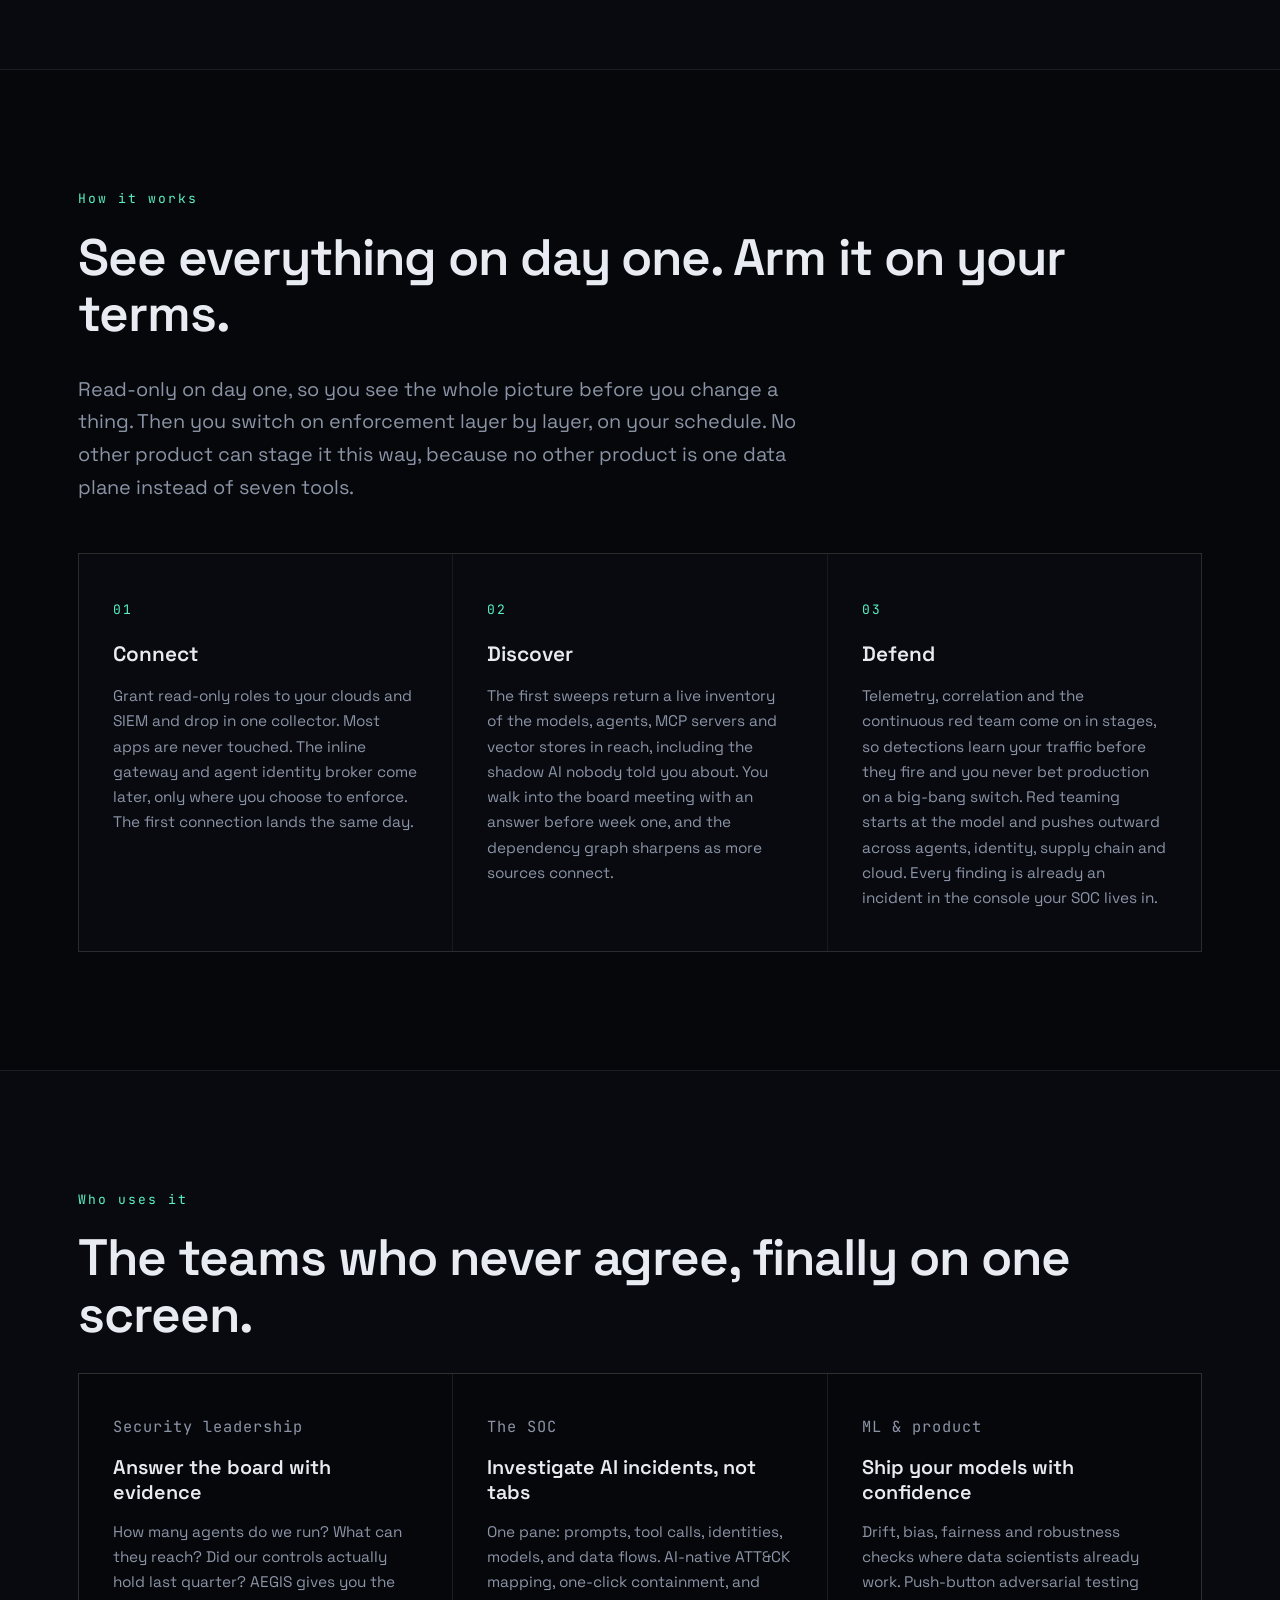
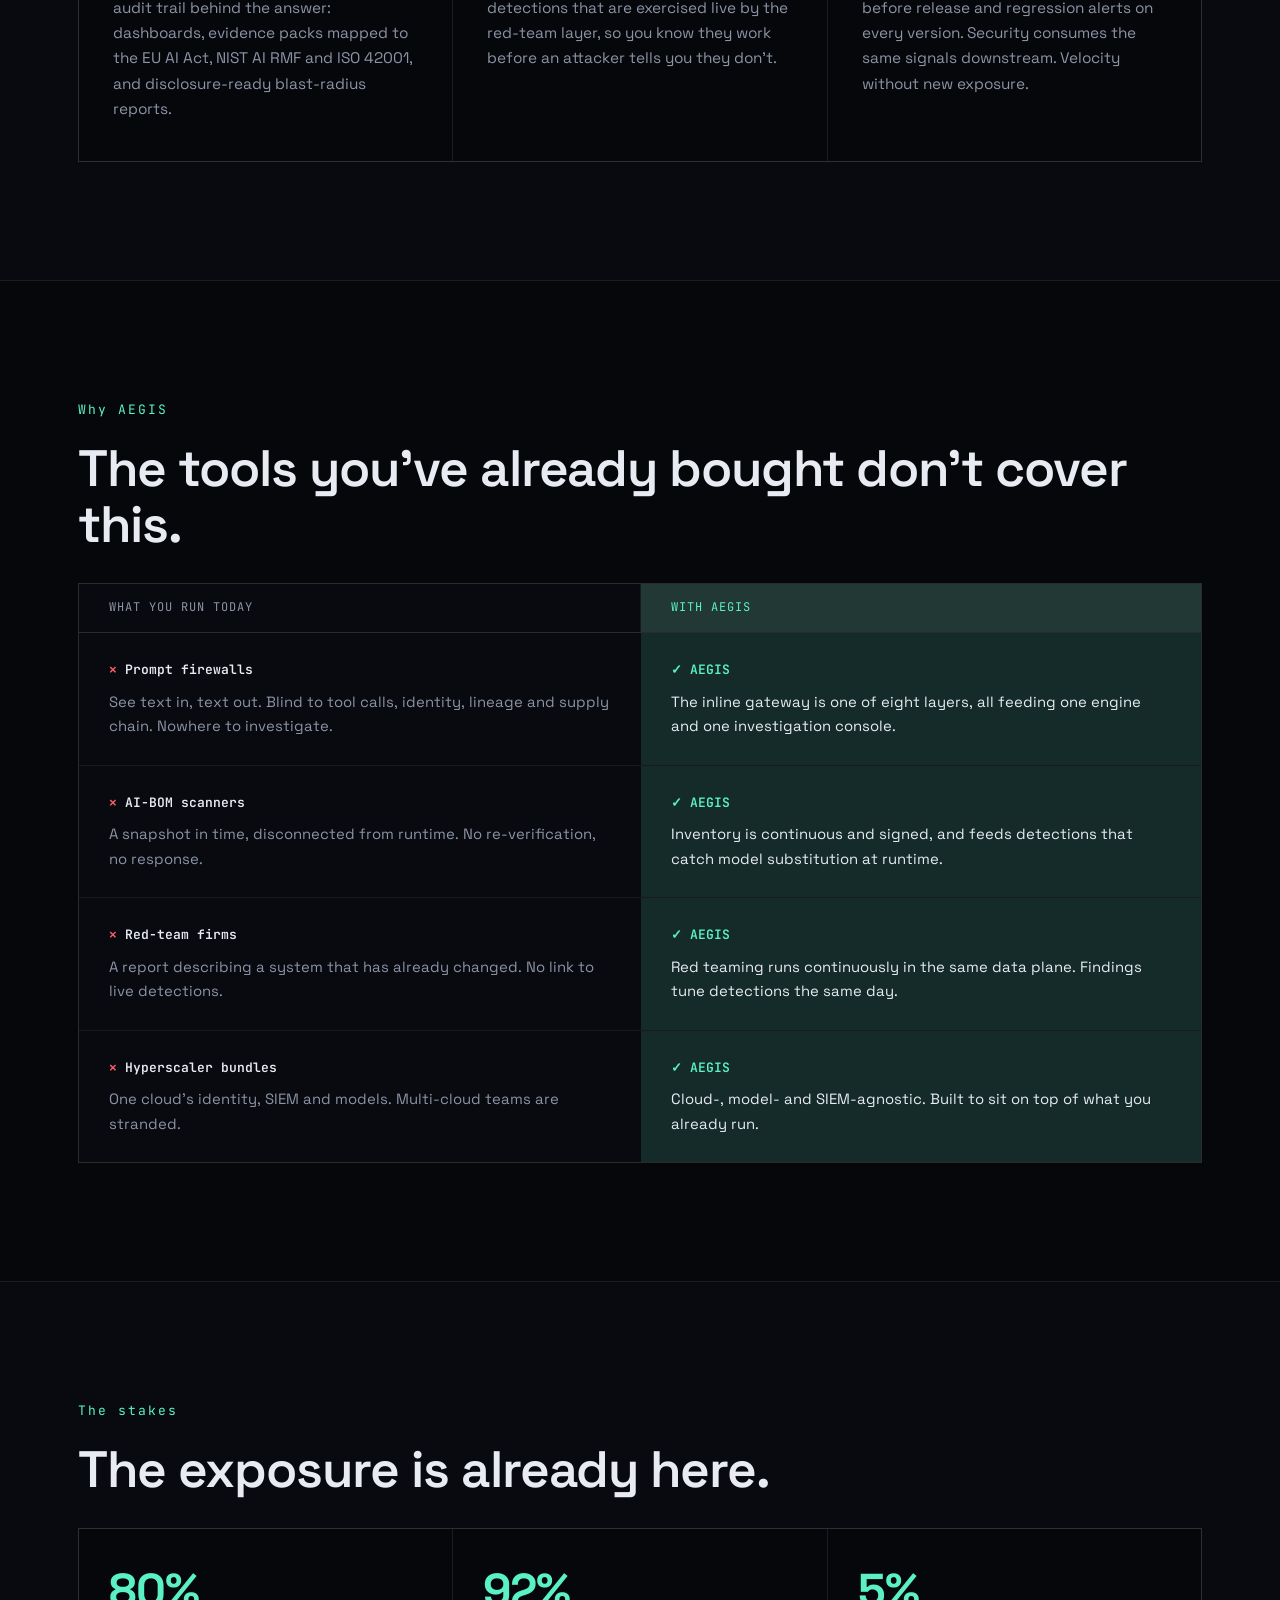
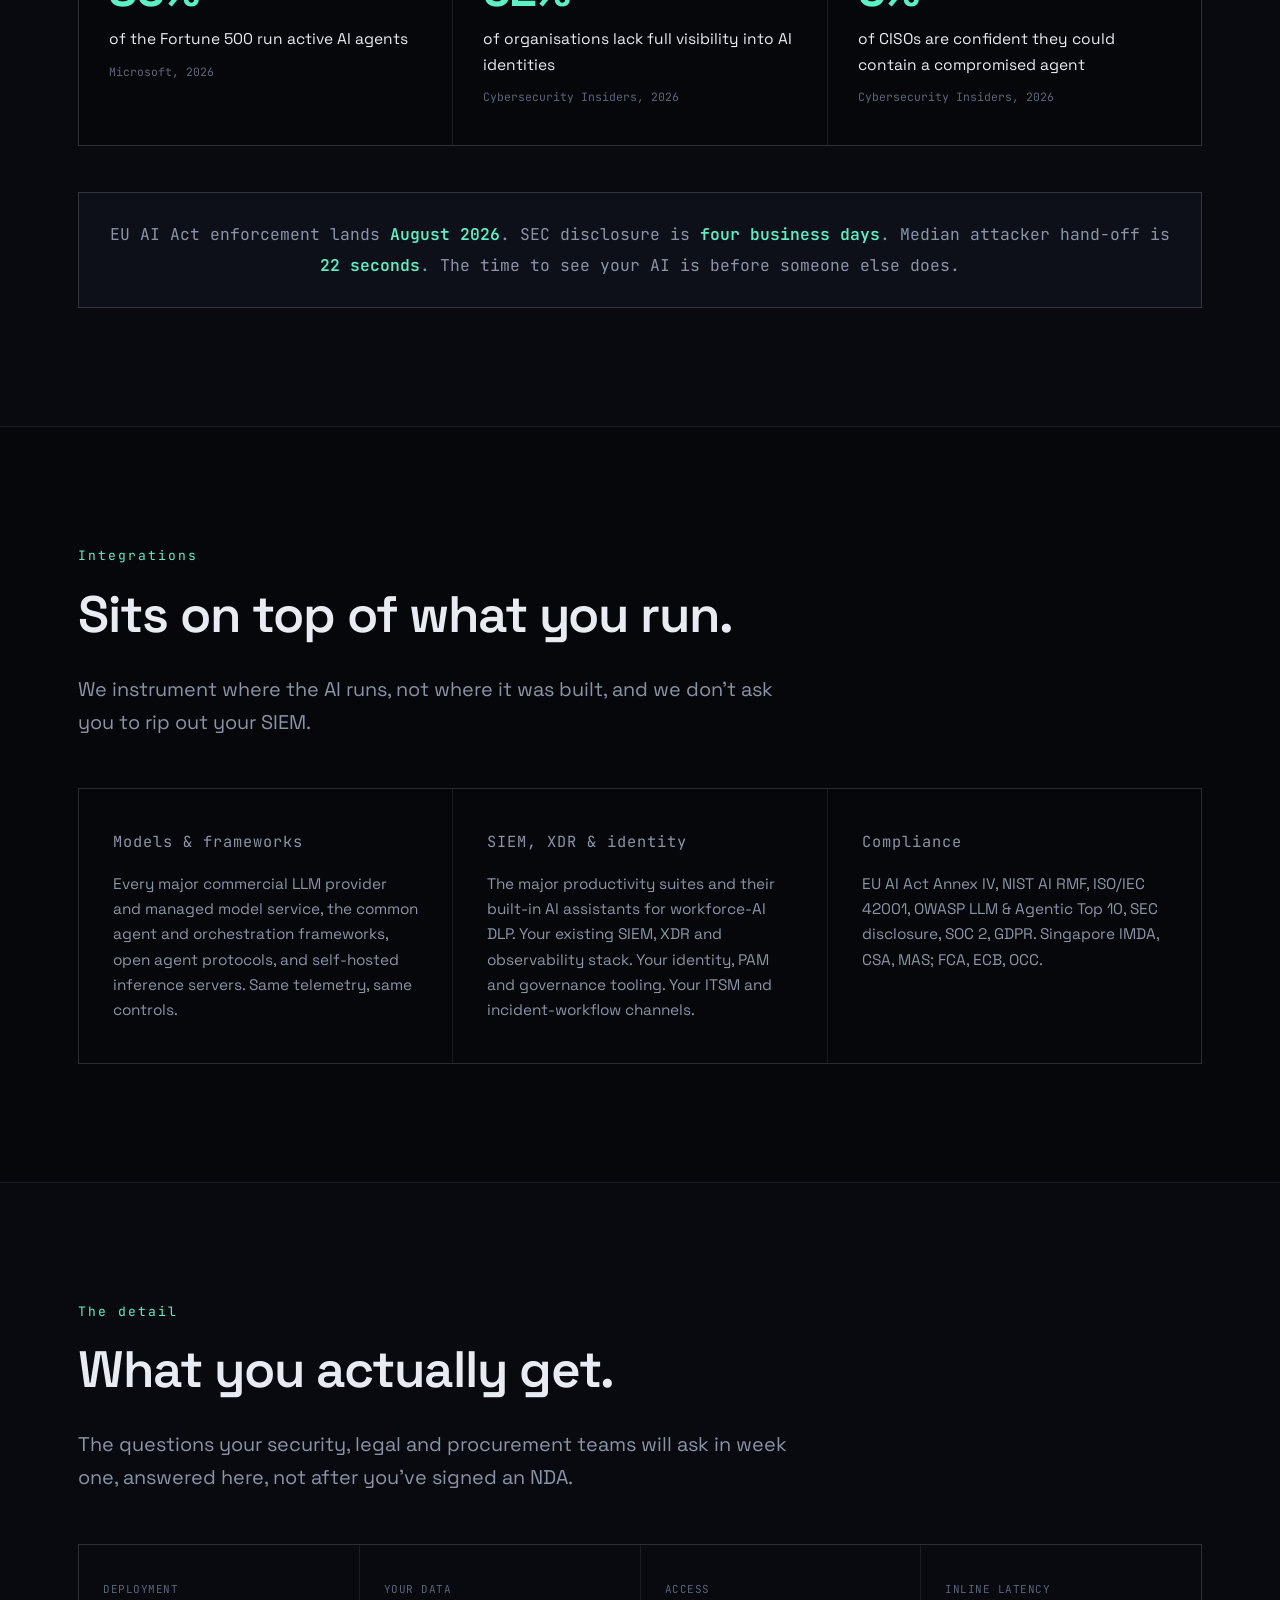
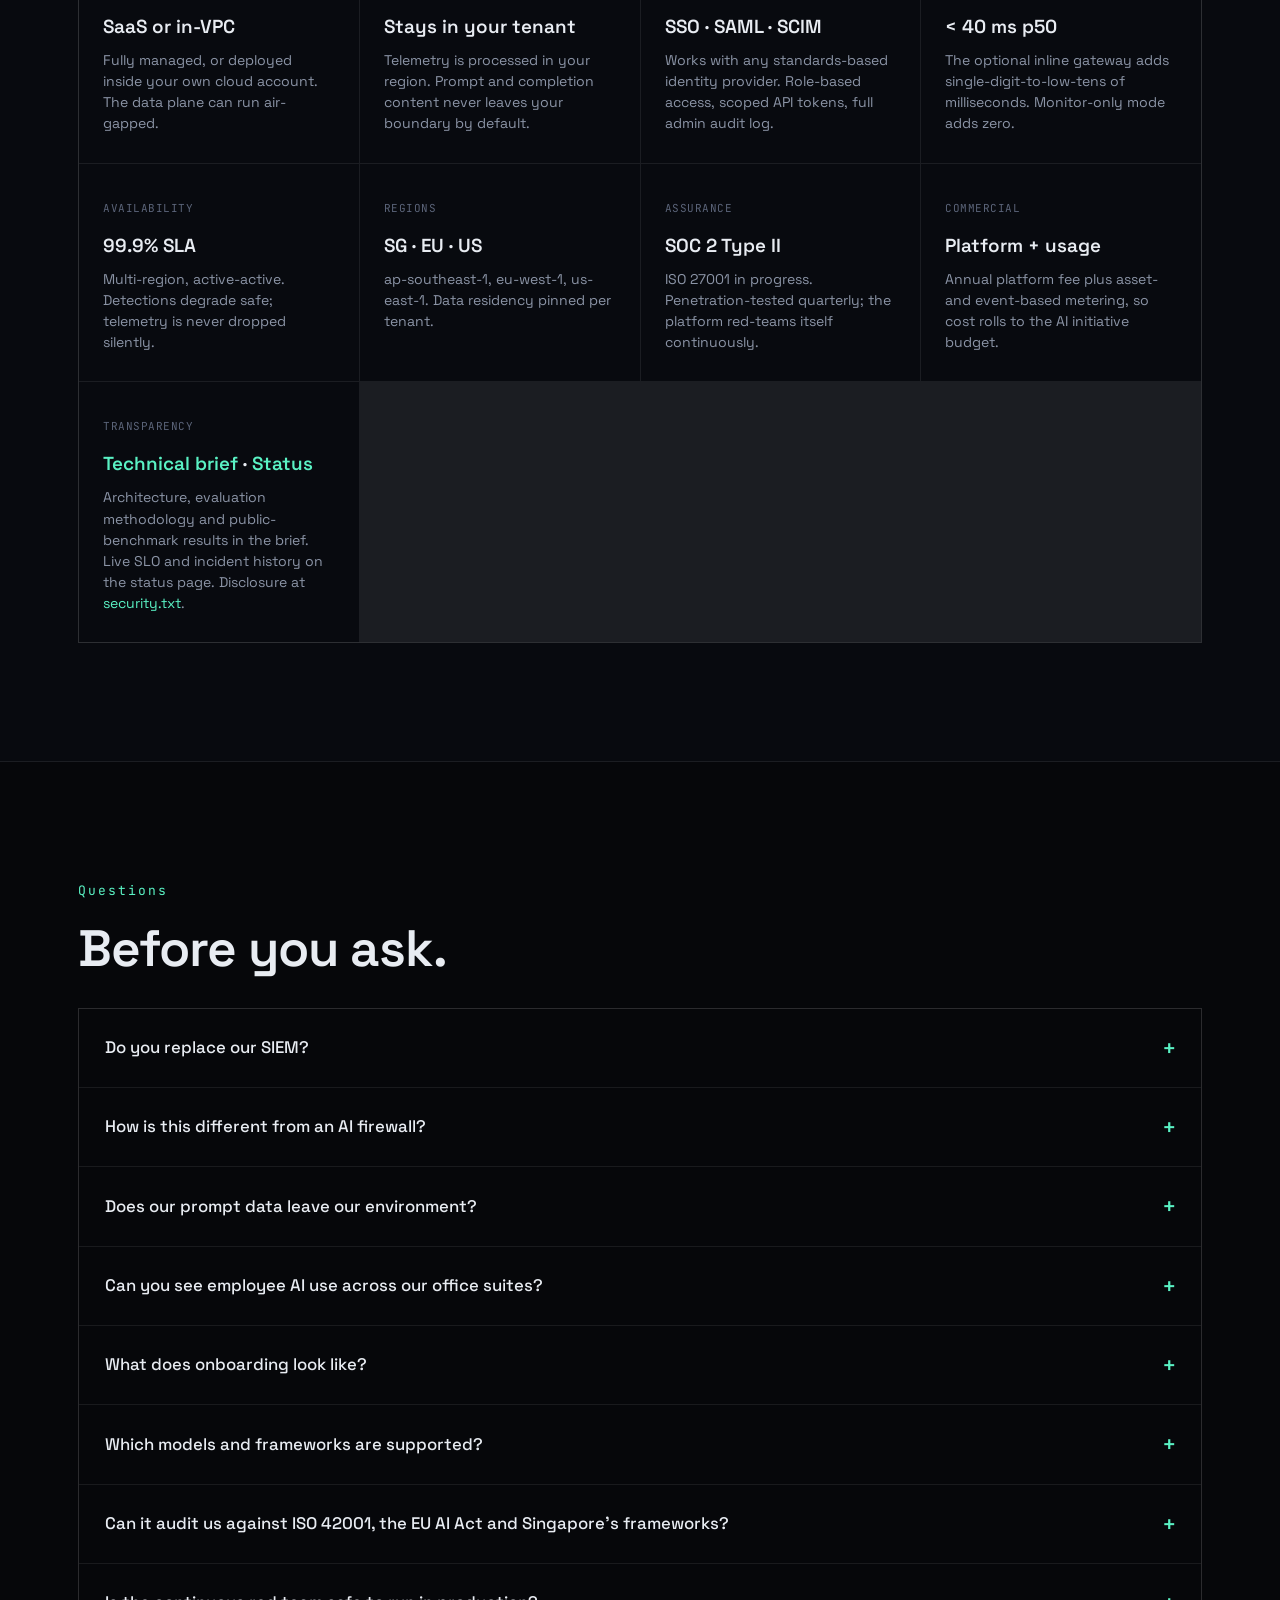
==== commit 8c30f18c: "Remove safety-controller hedge paragraph from kinetics section Drops the 'Standards mapped, not clai" ====
--- a/index.html
+++ b/index.html
@@ -78,7 +78,7 @@
 <link rel="preconnect" href="https://fonts.googleapis.com" />
 <link rel="preconnect" href="https://fonts.gstatic.com" crossorigin />
 <link href="https://fonts.googleapis.com/css2?family=Space+Grotesk:wght@400;500;600;700&family=JetBrains+Mono:wght@400;500;600&display=swap" rel="stylesheet" />
-<link rel="stylesheet" href="styles.css?v=10" />
+<link rel="stylesheet" href="styles.css?v=11" />
 <style>
 /* critical: language dropdown ships with the HTML so it can't desync from cached CSS */
 .lang-dd{position:relative}
@@ -566,9 +566,6 @@
         <span class="scope-i">Teleop &amp; OTA channel takeover</span>
         <span class="scope-i">Digital-twin to real drift</span>
       </div>
-      <p class="agentic-safe reveal">Standards mapped, not claimed: ISO 10218-1/-2, ISO/TS 15066,
-      ISO 13849 / IEC 62061, ISO 21448 (SOTIF) and UL 4600. We integrate with your certified
-      safety controller as a read-only attestation source; we never become it.</p>
       <div class="hero-cta reveal"><a href="whitepaper.html" class="btn btn-primary">Read the kinetics methodology</a></div>
     </div>
   </section>
@@ -1015,7 +1012,7 @@
   </div>
 </footer>
 
-<script src="i18n.js?v=10"></script>
-<script src="script.js?v=10"></script>
+<script src="i18n.js?v=11"></script>
+<script src="script.js?v=11"></script>
 </body>
 </html>
